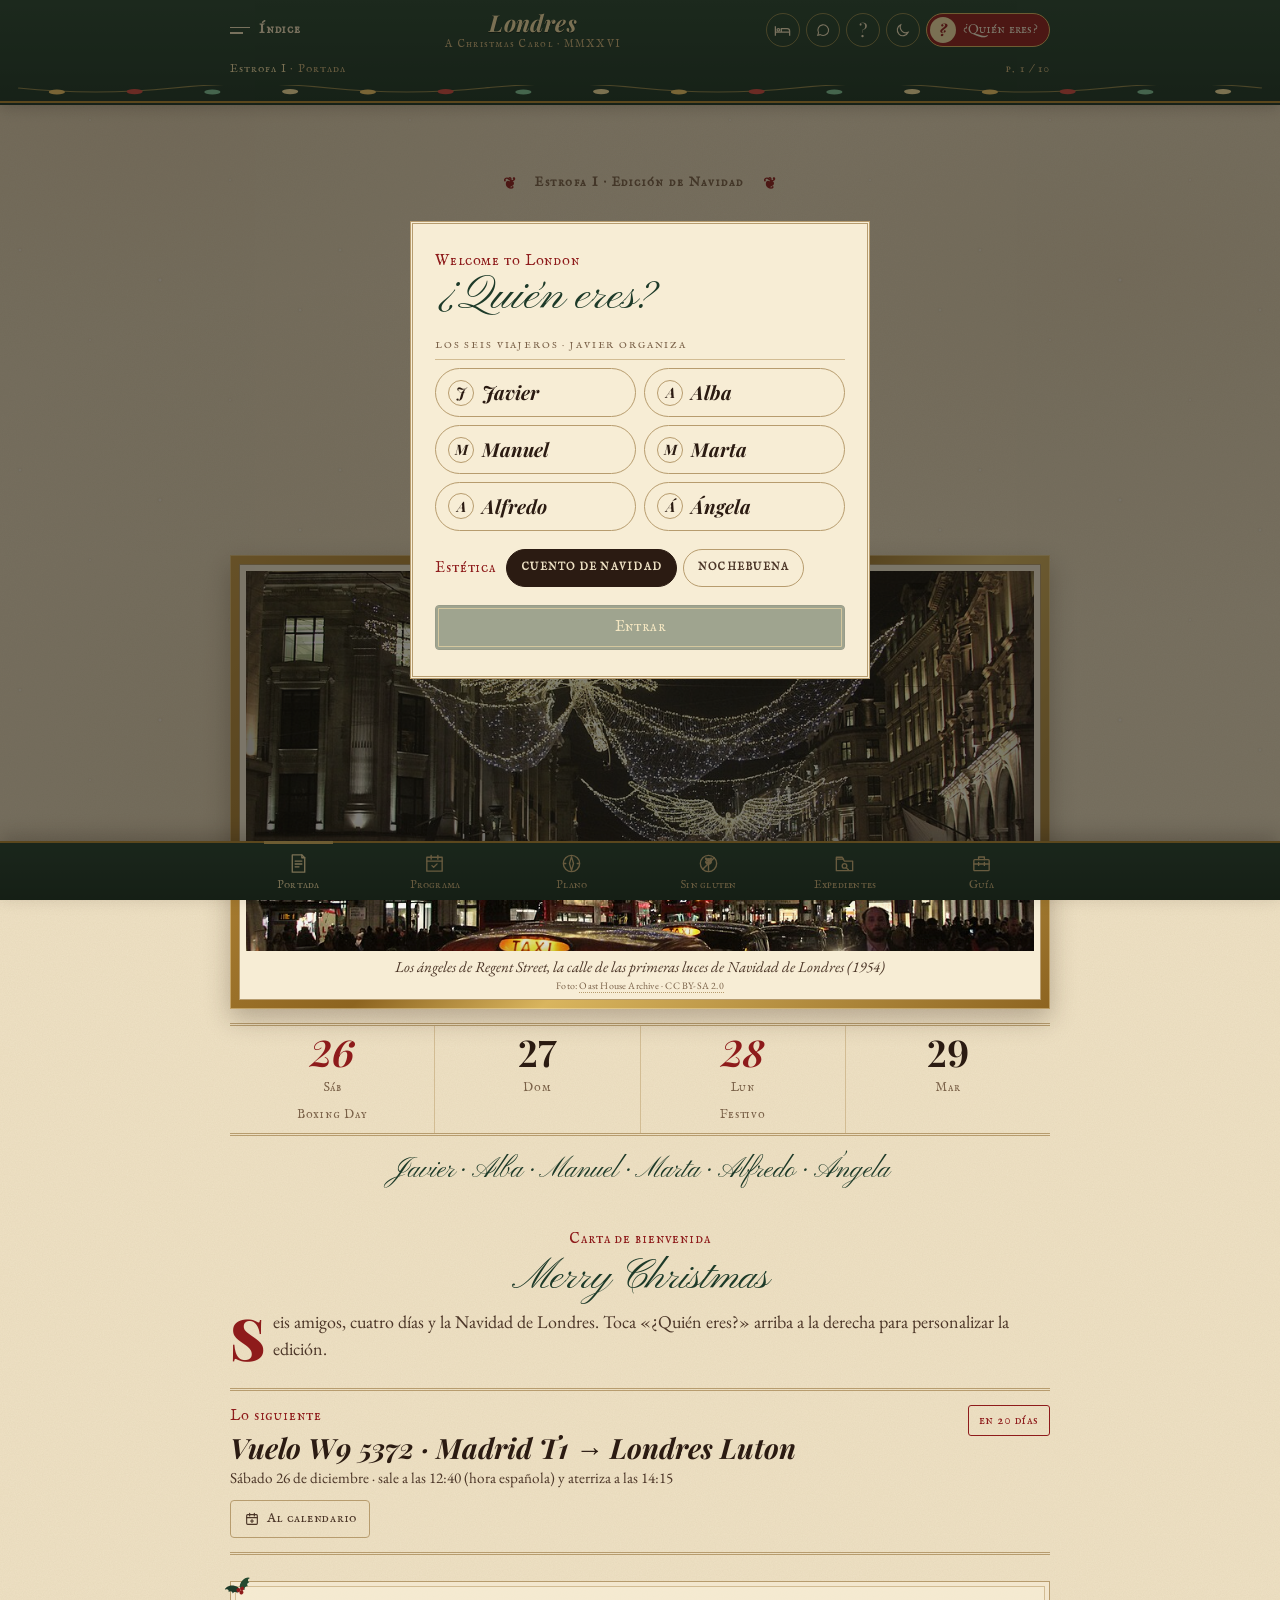
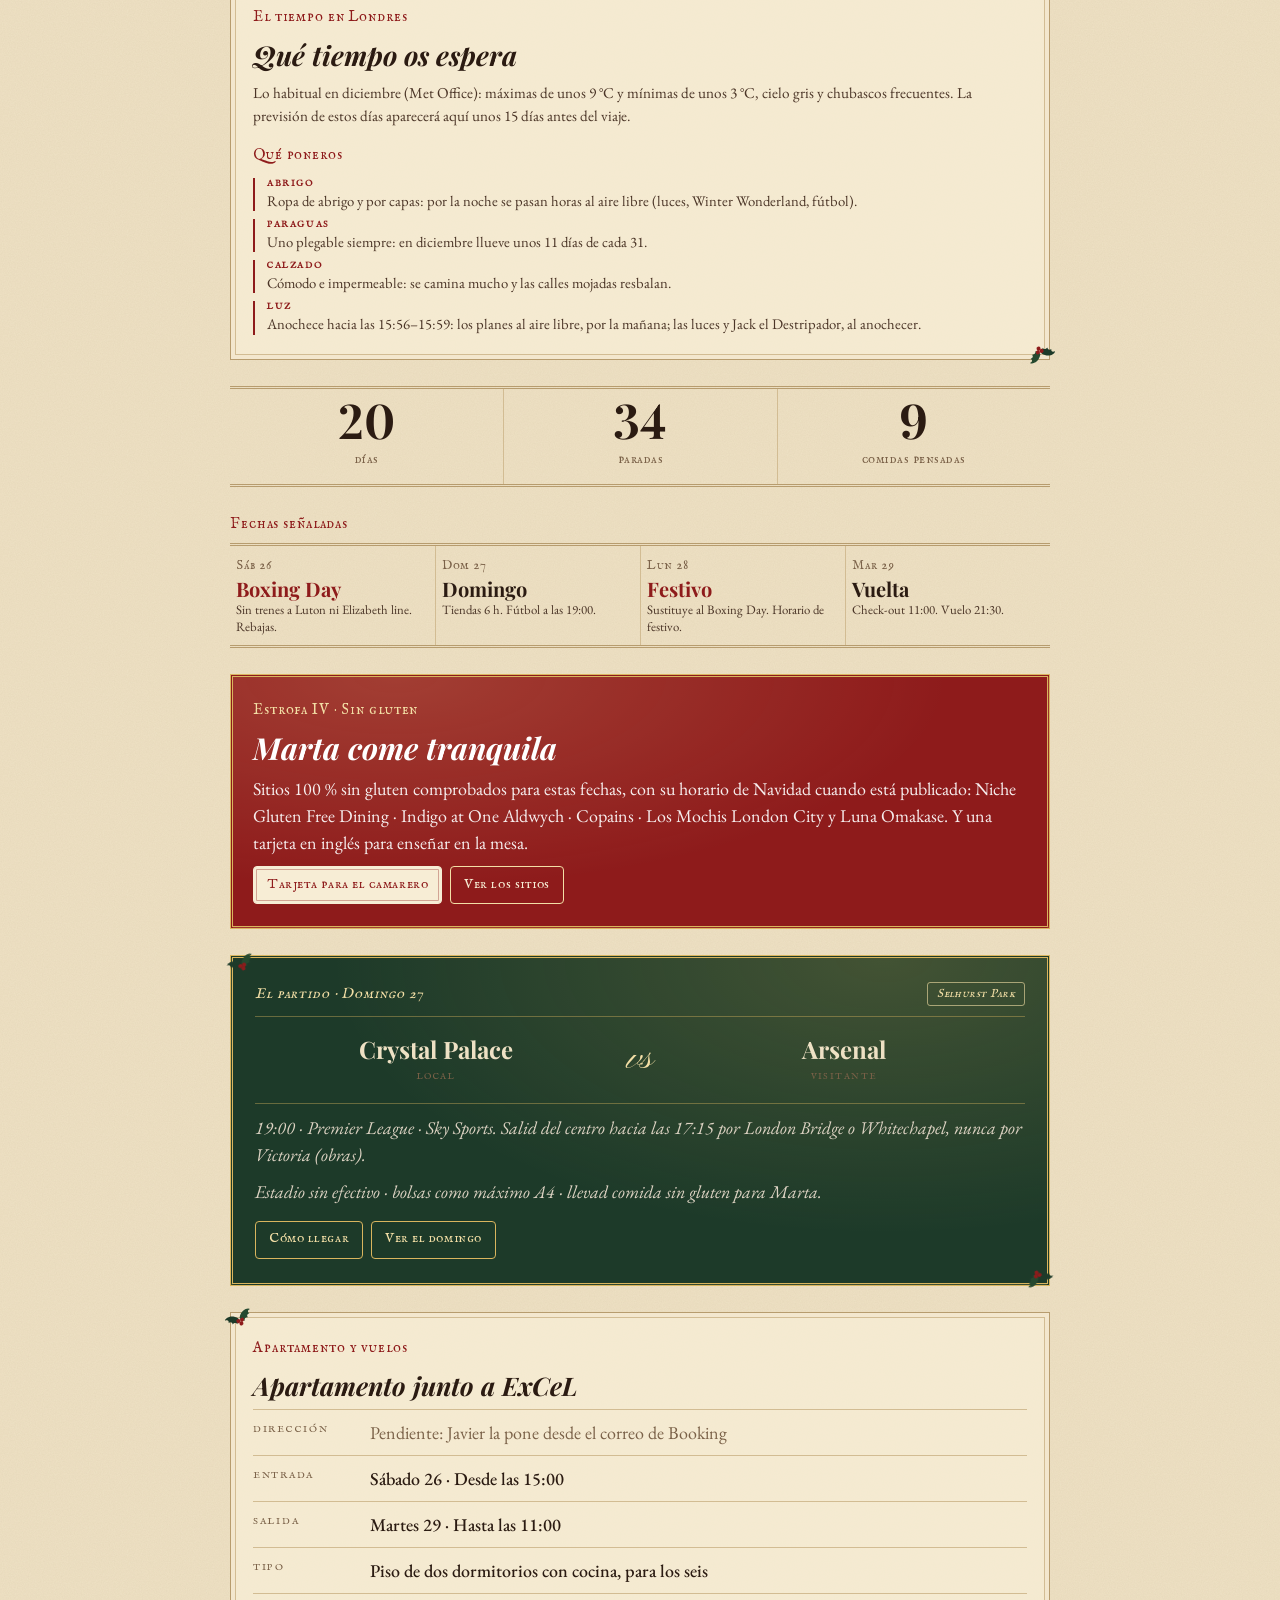
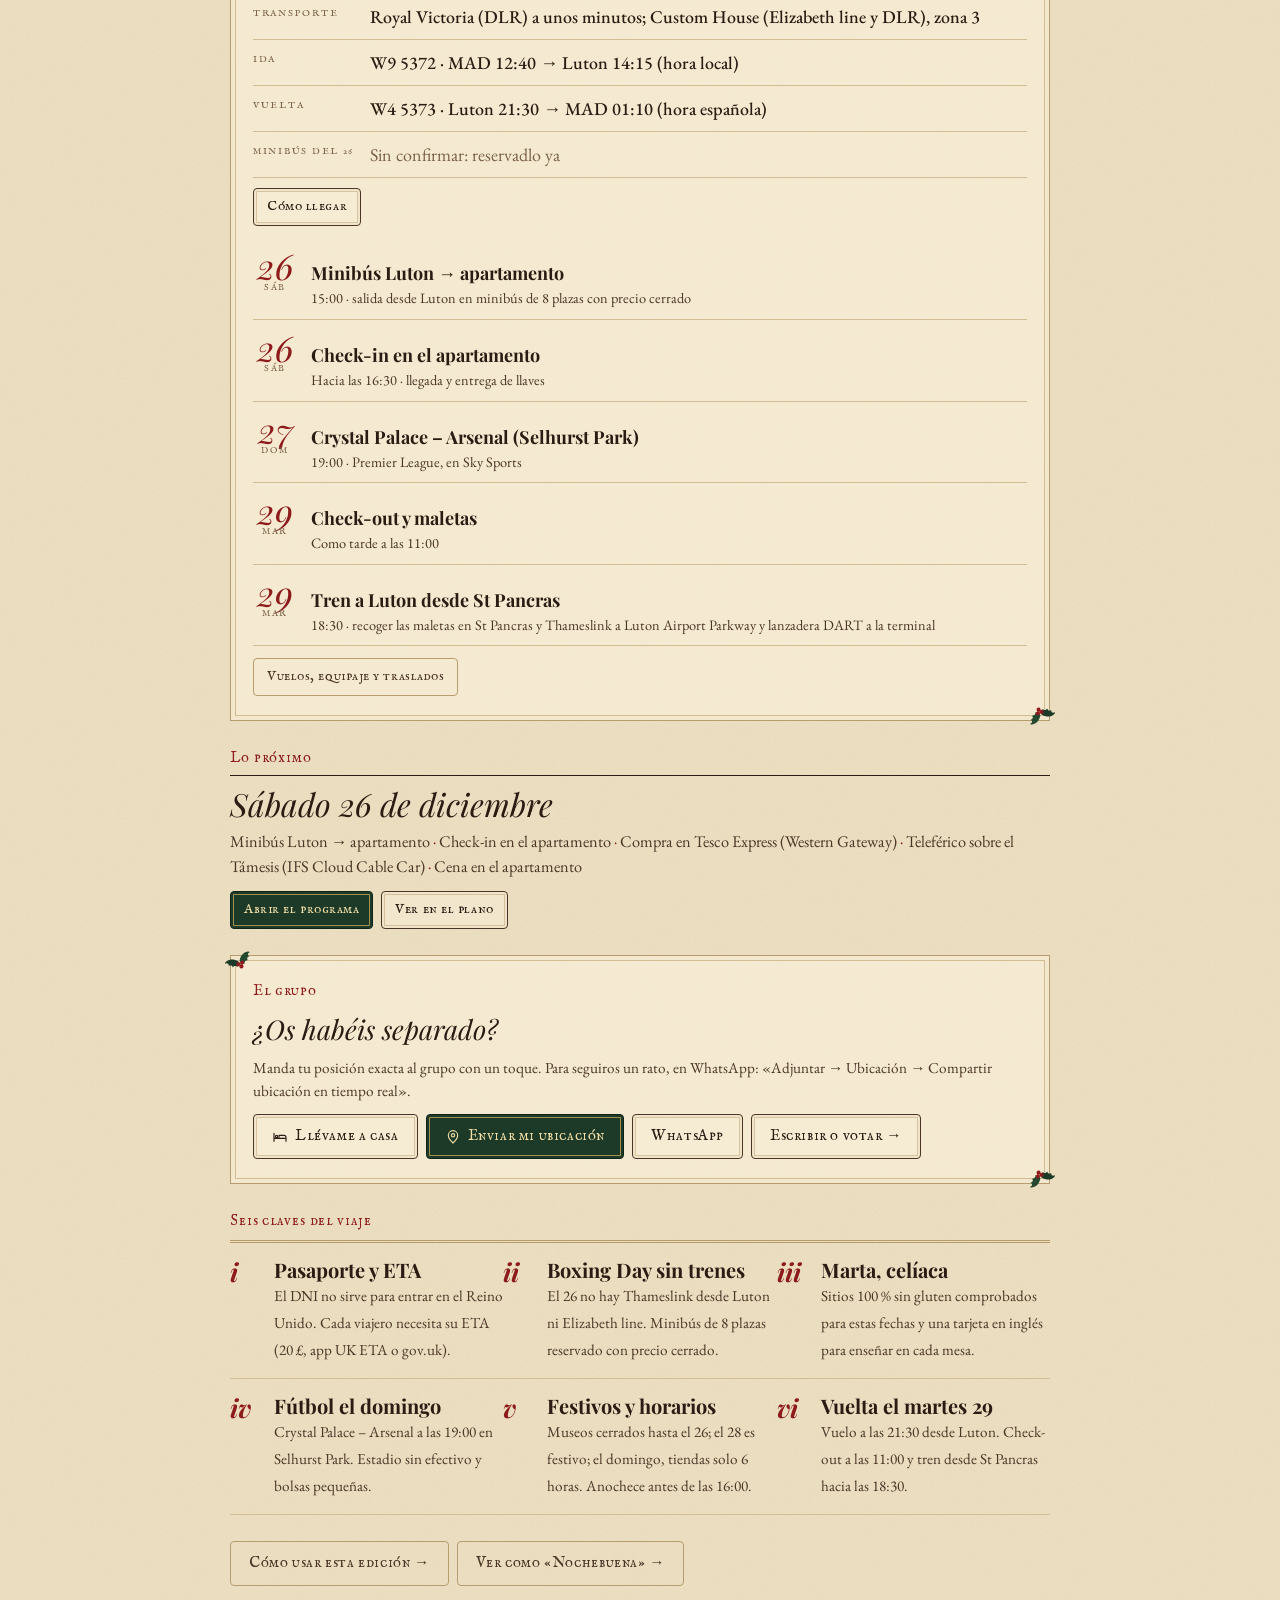
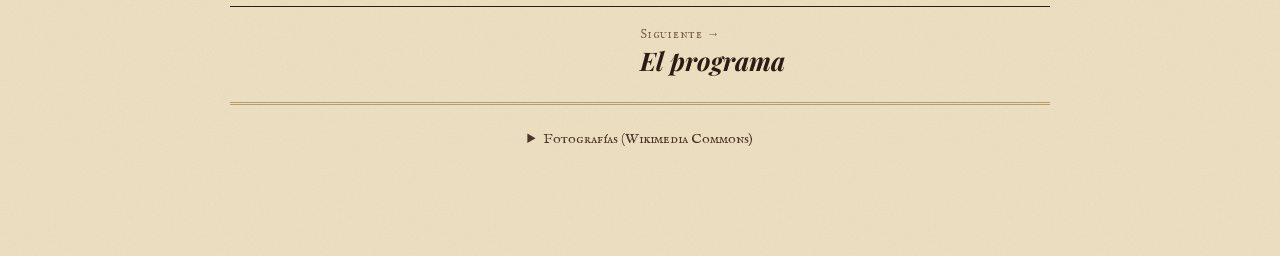
==== index.html @ 666bfe64 "Add files via upload" ====
<!DOCTYPE html>
<html lang="es">
<head>
<meta charset="utf-8">
<meta name="viewport" content="width=device-width, initial-scale=1, viewport-fit=cover">
<title>Londres · Navidad 2026</title>
<meta name="description" content="Cuaderno de viaje de Javier, Alba, Manuel, Marta, Alfredo y Ángela: Londres, 26–29 de diciembre de 2026">
<meta name="theme-color" content="#1D3A29" id="metaTheme">
<script>try{var _s=JSON.parse(localStorage.getItem("ldn26x-v1")||"{}").skin;if(_s==="noche"){document.documentElement.setAttribute("data-skin","noche");document.getElementById("metaTheme").setAttribute("content","#0B140E")}}catch(e){}</script>
<meta name="color-scheme" content="light dark">
<meta name="format-detection" content="telephone=no">
<meta name="mobile-web-app-capable" content="yes">
<meta name="apple-mobile-web-app-capable" content="yes">
<meta name="apple-mobile-web-app-status-bar-style" content="default">
<meta name="apple-mobile-web-app-title" content="Londres 26">
<meta name="application-name" content="Londres 26">
<link rel="manifest" href="manifest.webmanifest">
<link rel="icon" href="favicon.svg" type="image/svg+xml">
<link rel="apple-touch-icon" sizes="180x180" href="apple-touch-icon.png?v=1">
<link rel="stylesheet" href="fonts/fonts.css">
<link rel="stylesheet" href="app.css">
</head>
<body>
<div id="bgArt" aria-hidden="true"></div>
<div class="snow" aria-hidden="true"></div>
<header class="top">
  <div class="top-in">
    <button class="idxbtn" id="idxBtn" type="button" aria-label="Abrir el índice"><i></i><span class="idxlbl">Índice</span></button>
    <div class="mast"><b>Londres</b><small>A Christmas Carol · MMXXVI</small></div>
    <div class="hdr-r">
      <button class="help hotelbtn" id="hotelBtn" type="button" aria-label="Llévame al apartamento" title="Llévame al apartamento"><svg viewBox="0 0 24 24" fill="none" stroke="currentColor" stroke-width="1.6"><path d="M3 18.5V6.5M3 14h18v4.5M21 14v-1.5a3 3 0 0 0-3-3h-7.5V14"/><circle cx="6.8" cy="11.2" r="1.7"/></svg></button>
      <a class="help" id="waGroup" href="#grupo" aria-label="El grupo: escribir y votar"><svg viewBox="0 0 24 24" fill="none" stroke="currentColor" stroke-width="1.6"><path d="M4 20l1.3-3.9A8 8 0 1 1 8 19z"/></svg></a>
      <button class="help" id="helpBtn" type="button" aria-label="Cómo usar la app">?</button>
      <button class="help skinbtn" id="skinBtn" type="button" aria-label="Cambiar de estética" title="Cambiar de estética"><svg viewBox="0 0 24 24" fill="none" stroke="currentColor" stroke-width="1.6"><path d="M20 14.5A8 8 0 0 1 9.5 4a8 8 0 1 0 10.5 10.5z"/></svg></button>
      <button class="who" id="whoBtn" type="button" aria-label="Tu perfil y configuración"><span class="av" id="whoAv">?</span><span id="whoLabel">¿Quién eres?</span></button>
    </div>
  </div>
  <div class="secbar"><span id="secName"><b>Nº 01</b> · Portada</span><span id="secPage">p. 1 / 9</span></div>
  <svg class="lights" id="lights" viewBox="0 0 400 16" preserveAspectRatio="none" aria-hidden="true"></svg>
</header>

<main><div class="wrap">

<!-- 01 · PORTADA -->
<section data-view="inicio" id="v-inicio">
  <div id="noticeHome"></div>
  <div class="cover">
    <div class="issue"><span>Estrofa I · Edición de Navidad</span><span>26 — 29 · XII · 2026</span></div>
    <div class="tp-kicker">Un cuento de Navidad en</div>
    <h1 class="title"><span>Londres</span><em>en Navidad</em></h1>
    <div class="tp-rule">❦</div>
    <p class="dek">Siendo la crónica de <b>seis viajeros</b> que llegaron en el Boxing Day y se marcharon con la última luz del día veintinueve.</p>
    <div id="heroPhoto"></div>
    <div class="sky"><svg id="skyArt" viewBox="0 0 400 90" role="img" aria-label="Perfil de Londres"></svg></div>
    <div class="dates" id="coverDates"></div>
    <p class="travellers" id="coverWho"></p>
  </div>

  <div class="hello">
    <div class="eyebrow">Carta de bienvenida</div>
    <h3 id="heroTitle">Merry Christmas</h3>
    <p class="lede" id="heroLede"></p>
  </div>
  <div id="liveCard"></div>
  <div class="card wxcard" id="wxCard"></div>
  <div class="statgrid" id="stats"></div>

  <div>
    <div class="eyebrow" style="margin-bottom:8px">Fechas señaladas</div>
    <div class="holi" id="holi"></div>
  </div>

  <div class="gfcard" id="gfHome"></div>

  <div class="mtg" id="mtgCard"></div>

  <div class="card" id="bookCard"></div>

  <div>
    <div class="eyebrow" style="margin-bottom:6px">Lo próximo</div>
    <div id="nextDay"></div>
  </div>

  <div class="card">
    <div class="eyebrow">El grupo</div>
    <h3 style="font-style:italic;font-weight:400;font-size:1.7rem">¿Os habéis separado?</h3>
    <p class="lede" style="font-size:.95rem">Manda tu posición exacta al grupo con un toque. Para seguiros un rato, en WhatsApp: «Adjuntar → Ubicación → Compartir ubicación en tiempo real».</p>
    <div class="row">
      <button class="btn" type="button" id="hotelBtn2"><svg viewBox="0 0 24 24"><path d="M3 18.5V6.5M3 14h18v4.5M21 14v-1.5a3 3 0 0 0-3-3h-7.5V14"/><circle cx="6.8" cy="11.2" r="1.7"/></svg>Llévame a casa</button>
      <button class="btn primary wa" type="button" id="locBtn"><svg viewBox="0 0 24 24"><path d="M12 21s-7-6.2-7-11.5a7 7 0 0 1 14 0C19 14.8 12 21 12 21z"/><circle cx="12" cy="9.5" r="2.5"/></svg>Enviar mi ubicación</button>
      <a class="btn wa" id="waGroup2" href="#" target="_blank" rel="noopener">WhatsApp</a>
      <a class="btn wa" href="#grupo">Escribir o votar →</a>
    </div>
    <p class="lede" id="locMsg" style="font-size:.85rem" hidden></p>
  </div>

  <div>
    <div class="eyebrow" style="margin-bottom:8px">Seis claves del viaje</div>
    <div class="keys" id="keys"></div>
  </div>
  <div class="row"><button class="btn ghost" id="tutCta" type="button">Cómo usar esta edición →</button><button class="btn ghost" id="skinCta" type="button"></button></div>
</section>

<!-- 02 · PROGRAMA -->
<section data-view="plan" id="v-plan" hidden>
  <div class="opener"><span class="kick">Estrofa II · El programa</span><h2>Cuatro días, <em>una ruta</em></h2><p class="stand">El plan del grupo, día a día, con las comidas sin gluten ya pensadas. Lo organiza Javier y cualquier cambio os llega solo.</p></div>
  <span id="planTitle" hidden></span><div id="noticePlan"></div>
  <div id="syncBar"></div>
  <div class="days" id="days" role="group" aria-label="Días"></div>
  <div class="daycard">
    <div class="dayhead">
      <div><div class="eyebrow" id="dayEyebrow"></div><h2 id="dayTitle"></h2></div>
      <div class="daytotal"><b class="num" id="dayTotal">£0</b><span>entradas por persona</span></div>
    </div>
    <div id="dayNotes" style="display:flex;flex-direction:column;gap:6px"></div>
    <div class="row"><button class="btn small" id="dayMapBtn" type="button">Ver el día en el plano</button><a class="btn small ghost wa" id="dayWa" href="#" target="_blank" rel="noopener">Enviar al grupo</a></div>
    <ol class="stops" id="stops"></ol>
    <div class="row">
      <button class="btn org" id="addBtn" type="button">+ Añadir visita</button>
      <button class="btn small" id="calBtn" type="button"><svg viewBox="0 0 24 24"><rect x="4" y="5.5" width="16" height="14.5" rx="1.5"/><path d="M4 10h16M8.5 3.5v4M15.5 3.5v4M12 12.8v4.4M9.8 15h4.4"/></svg>Añadir al calendario</button>
      <button class="btn ghost small" id="copyBtn" type="button">Copiar ruta</button>
      <button class="btn ghost small orgline" id="resetBtn" type="button">Descartar cambios</button>
    </div>
    <div class="note info" id="resetConfirm" hidden>
      ¿Descartar los cambios sin publicar? <span class="row" style="margin-top:8px"><button class="btn small org" id="resetYes" type="button">Sí, descartar</button><button class="btn small" id="resetNo" type="button">Cancelar</button></span>
    </div>
  </div>
  <div class="row" style="justify-content:space-between;border-top:1px solid var(--line);padding-top:12px"><span class="eyebrow">Entradas del viaje por persona</span><b class="num" id="tripTotal" style="font-family:var(--f-display);font-size:2rem;font-weight:400">£0</b></div>
  <p class="lede" style="font-size:.9rem;margin-top:-16px" id="tripTotalNote"></p>
</section>

<!-- 03 · PLANO -->
<section data-view="mapa" id="v-mapa" hidden>
  <div class="opener"><span class="kick">Estrofa III · El plano</span><h2>La ciudad, <em>a escala</em></h2><p class="stand">Posiciones reales sobre el trazado del Támesis. Elige un día, un tema o todas las visitas.</p></div>
  <div class="chips" id="mapDays"></div>
  <div class="mapframe" id="mapframe">
    <svg id="map" xmlns="http://www.w3.org/2000/svg" role="img" aria-label="Plano de Londres con las visitas">
      <defs>
        <pattern id="hatch" width="5" height="2.4" patternUnits="userSpaceOnUse"><path d="M0 1.2 H5" stroke="#2B251E" stroke-width=".35" opacity=".45"/></pattern>
        <pattern id="trees" width="8" height="8" patternUnits="userSpaceOnUse"><circle cx="2" cy="2" r=".8" fill="#2B251E" opacity=".35"/><circle cx="6" cy="6" r=".6" fill="#2B251E" opacity=".28"/></pattern>
      </defs>
      <g id="base"></g><g id="dyn"></g>
    </svg>
    <div class="cartouche"><b id="cartT">A Map of London</b><i id="cartS">Christmas · MMXXVI</i></div>
    <svg class="compass" viewBox="0 0 40 40" aria-hidden="true"><circle cx="20" cy="22" r="11" fill="none" stroke="currentColor" stroke-width=".6"/><path d="M20 8 L22.5 22 L20 36 L17.5 22Z" fill="currentColor"/><text x="20" y="6.5" text-anchor="middle" font-family="Cormorant Garamond,Georgia,serif" font-size="7" font-style="italic" fill="currentColor">N</text></svg>
    <div class="scalebar" id="scalebar"></div>
    <div class="mapctl">
      <button type="button" id="zin" aria-label="Acercar">+</button>
      <button type="button" id="zout" aria-label="Alejar">−</button>
      <button type="button" id="zloc" aria-label="Dónde estoy" title="Dónde estoy"><svg viewBox="0 0 24 24"><circle cx="12" cy="12" r="4"/><path d="M12 2.5v3.5M12 18v3.5M2.5 12H6M18 12h3.5"/></svg></button>
      <button type="button" id="zfit" aria-label="Encuadrar"><svg viewBox="0 0 24 24"><path d="M4 9V4h5M20 9V4h-5M4 15v5h5M20 15v5h-5"/></svg></button>
    </div>
  </div>
  <div id="guideBox" aria-live="polite"></div>
  <div id="mapPanel" style="display:flex;flex-direction:column;gap:12px"></div>
</section>

<!-- 04 · SIN GLUTEN -->
<section data-view="singluten" id="v-singluten" hidden>
  <div class="opener"><span class="kick">Estrofa IV · Sin gluten</span><h2>Londres, <em>apta para Marta</em></h2><p class="stand">Sitios 100 % sin gluten y opciones seguras, comprobados para estas fechas, con la tarjeta para enseñar en la mesa y el inglés justo para pedir sin riesgo.</p></div>
  <div class="gfhero" id="gfHero"></div>
  <div class="row"><button class="btn primary" type="button" id="gfShow">Tarjeta para el camarero</button><button class="btn" type="button" id="gfMap">Ver en el plano</button><a class="btn ghost" href="#frases" id="gfPhr">Frases para pedir</a></div>
  <div class="chips" id="gfFilter"></div>
  <div id="gfList"></div>
  <details class="acc" open>
    <summary><span class="an">01</span>Cómo pedir sin riesgo<svg class="chev" viewBox="0 0 24 24"><path d="M12 5v14M5 12h14"/></svg></summary>
    <div class="acc-b" id="gfRules"></div>
  </details>
  <details class="acc">
    <summary><span class="an">02</span>Supermercados y el apartamento<svg class="chev" viewBox="0 0 24 24"><path d="M12 5v14M5 12h14"/></svg></summary>
    <div class="acc-b" id="gfShops"></div>
  </details>
  <details class="acc">
    <summary><span class="an">03</span>Cadenas con opciones fiables<svg class="chev" viewBox="0 0 24 24"><path d="M12 5v14M5 12h14"/></svg></summary>
    <div class="acc-b" id="gfChains"></div>
  </details>
  <details class="acc">
    <summary><span class="an">04</span>Dulces de Navidad: cuidado<svg class="chev" viewBox="0 0 24 24"><path d="M12 5v14M5 12h14"/></svg></summary>
    <div class="acc-b" id="gfXmas"></div>
  </details>
  <p class="fuente" id="gfSrc"></p>
</section>

<!-- 05 · EXPEDIENTES -->
<section data-view="expedientes" id="v-expedientes" hidden>
  <div class="opener"><span class="kick">Estrofa V · Expedientes</span><h2>El Londres <em>oscuro y mágico</em></h2><p class="stand">Dos cuadernos de investigación para recorrer a pie: el caso criminal más famoso de la era victoriana y las localizaciones de una saga de magos.</p></div>
  <div class="dossiers" id="dossiers"></div>
  <div id="walks"></div>
</section>

<!-- 06 · NAVIDAD -->
<section data-view="historia" id="v-historia" hidden>
  <div class="opener"><span class="kick">Estrofa VI · Navidad en Londres</span><h2>Un cuento <em>de Navidad</em></h2><p class="stand">De Dickens al Boxing Day: por qué Londres celebra como celebra, y qué veréis estos días.</p></div>
  <div class="chips subnav" id="histNav"></div>
  <div id="histBody"></div>
  <div id="h-crono" style="display:flex;flex-direction:column;gap:10px">
    <div class="eyebrow">Cronología</div>
    <ol class="tl" id="timeline"></ol>
  </div>
  <div id="h-simbolos" style="display:flex;flex-direction:column;gap:10px">
    <div class="eyebrow">Símbolos de la Navidad londinense</div>
    <div class="syms" id="symbols"></div>
  </div>
  <div id="h-sabores" style="display:flex;flex-direction:column;gap:10px">
    <div class="eyebrow">Sabores de la Navidad británica</div>
    <div class="foods" id="foods"></div>
  </div>
  <div id="h-curio" style="display:flex;flex-direction:column;gap:10px">
    <div class="eyebrow">Para la sobremesa</div>
    <ol class="curios" id="curios"></ol>
  </div>
</section>

<!-- 07 · GUÍA -->
<section data-view="guia" id="v-guia" hidden>
  <div class="opener"><span class="kick">Estrofa VII · Guía práctica</span><h2>Antes <em>y durante</em></h2><p class="stand">Vuelos y apartamento, entrada en el Reino Unido, traslados en días festivos, transporte, dinero y teléfonos.</p></div>
  <div id="guideAcc"></div>
  <button class="btn ghost" type="button" id="tutGuia" style="align-self:flex-start">Cómo usar esta edición →</button>
</section>

<!-- 08 · INGLÉS -->
<section data-view="frases" id="v-frases" hidden>
  <div class="opener"><span class="kick">Estrofa VIII · Inglés de bolsillo</span><h2>Please, <em>cheers, sorry</em></h2><p class="stand">Frases útiles con pronunciación figurada (la sílaba en mayúsculas es la tónica). «Escuchar» las dice en inglés británico; «Mostrar» las pone en grande.</p></div>
  <details class="acc" id="langAcc">
    <summary><span class="an">Aa</span>Claves para pronunciar<svg class="chev" viewBox="0 0 24 24"><path d="M12 5v14M5 12h14"/></svg></summary>
    <div class="acc-b" id="langTips"></div>
  </details>
  <label class="search" for="phrQ"><svg viewBox="0 0 24 24"><circle cx="11" cy="11" r="7"/><path d="M20 20l-4-4"/></svg><input id="phrQ" type="search" placeholder="Buscar en español o inglés" autocomplete="off"></label>
  <div class="chips" id="phrCats"></div>
  <div id="phrList" style="display:flex;flex-direction:column;gap:26px"></div>
</section>

<!-- 09 · EL GRUPO -->
<section data-view="grupo" id="v-grupo" hidden>
  <div class="opener"><span class="kick">Estrofa IX · El grupo</span><h2>Escribir, <em>votar, quedar</em></h2><p class="stand">Todo pasa por el grupo de WhatsApp del viaje. Lo que enviéis desde aquí sale por WhatsApp, y el resto recibe su notificación de siempre.</p></div>
  <div class="card" id="grpLink"></div>
  <article class="gblock">
    <div class="k">En un toque</div>
    <h3>Compartir <em>con el grupo</em></h3>
    <p class="lede" style="font-size:.95rem">Cada botón prepara el mensaje y abre el grupo del viaje: pega y envía.</p>
    <div class="sharegrid" id="grpShare"></div>
  </article>
  <article class="gblock">
    <div class="k">I · Escribir al grupo</div>
    <h3>Un mensaje <em>para el grupo</em></h3>
    <p class="lede" style="font-size:.95rem">Toca un mensaje rápido o escribe el tuyo. Al pulsar «Enviar», WhatsApp se abre con el texto ya puesto: elige el grupo del viaje y envía.</p>
    <div class="chips wrapchips" id="quick"></div>
    <textarea id="msgIn" class="gtext" rows="3" maxlength="600" placeholder="Escribe aquí tu mensaje para el grupo…"></textarea>
    <div class="row"><a class="btn primary" id="msgSend" href="#" target="_blank" rel="noopener"><svg viewBox="0 0 24 24"><path d="M4 20l1.3-3.9A8 8 0 1 1 8 19z"/></svg>Enviar al grupo</a><button class="btn small" type="button" id="locBtn2"><svg viewBox="0 0 24 24"><path d="M12 21s-7-6.2-7-11.5a7 7 0 0 1 14 0C19 14.8 12 21 12 21z"/><circle cx="12" cy="9.5" r="2.5"/></svg>Enviar mi ubicación</button></div>
  </article>
  <article class="gblock">
    <div class="k">II · Votación</div>
    <h3>¿Qué <em>votamos</em>?</h3>
    <p class="lede" style="font-size:.95rem">Elige una plantilla o escribe la tuya. La votación se envía con las opciones numeradas, y cada uno responde con su número.</p>
    <div class="chips wrapchips" id="pollTpl"></div>
    <label class="eyebrow" for="pollQ">Pregunta</label>
    <input id="pollQ" class="gline" type="text" maxlength="200" placeholder="¿Dónde cenamos el domingo?">
    <div class="eyebrow">Opciones</div>
    <ol class="pollopts" id="pollOpts"></ol>
    <button class="btn ghost small" type="button" id="pollAdd" style="align-self:flex-start">+ Añadir opción</button>
    <div class="eyebrow">Así se verá en el grupo</div>
    <pre class="pollprev" id="pollPrev"></pre>
    <div class="row"><a class="btn primary" id="pollSend" href="#" target="_blank" rel="noopener">Enviar votación al grupo</a><button class="btn small ghost" type="button" id="pollNative">Prefiero la encuesta de WhatsApp</button></div>
    <div class="note info" id="pollNativeBox" hidden>
      <b>Encuesta nativa de WhatsApp</b> (con recuento automático). Una web no puede crearla directamente, pero así se hace en un minuto:
      <ol class="list" style="margin-top:6px"><li>En el grupo, toca <b>+</b> (iPhone) o el clip 📎 (Android) → <b>Encuesta</b>.</li><li>Toca abajo cada línea para copiarla y pégala en su campo: primero la pregunta, luego cada opción.</li><li>Activa «Permitir varias respuestas» si queréis votar más de una opción. Toca <b>Enviar</b>.</li></ol>
      <div class="chips wrapchips" id="pollCopy" style="margin-top:8px"></div>
    </div>
  </article>
  <article class="gblock">
    <div class="k">III · Quién es quién</div>
    <h3>Los <em>seis</em></h3>
    <div id="grpWho"></div>
    <p class="lede" style="font-size:.92rem" id="grpMeet"></p>
  </article>
</section>

<!-- 10 · CONFIGURACIÓN -->
<section data-view="ajustes" id="v-ajustes" hidden>
  <div class="opener"><span class="kick">Estrofa X · Configuración</span><h2>Tu perfil <em>y la organización</em></h2><p class="stand">Quién eres, la estética de la app y, para Javier, todo lo que se publica para el grupo.</p></div>
  <div class="card" id="ajPerfil"></div>
  <div id="ajOrg" hidden>
    <div class="orghead"><span class="orgtag">Organización</span><p>Solo para Javier, que organiza el viaje. Los botones en rojo cambian lo que ve todo el grupo.</p></div>
    <div class="card"><div class="eyebrow">1 · Modo organizador</div><div id="cmdBox"></div></div>
    <div id="ajLocked" class="note info" hidden>Activa el modo organizador (paso 1) para editar el aviso, los datos del viaje y la ruta.</div>
    <div id="ajEdit">
      <div class="card noticeedit" id="noticeEdit"><label class="eyebrow" for="noticeIn">2 · Aviso para el grupo</label>
        <textarea id="noticeIn" maxlength="280" placeholder="Ej.: Quedamos a las 16:00 en la puerta de Hamleys"></textarea>
        <p class="lede" style="font-size:.85rem">Aparece arriba en la Portada y el Programa de todos. Vacío, desaparece.</p></div>
      <div class="card"><div class="eyebrow">3 · Datos del viaje y grupo de WhatsApp</div><div id="ajTrip"></div></div>
      <div class="card"><div class="eyebrow">4 · La ruta</div><p class="lede" style="font-size:.92rem">Las paradas se añaden, quitan y reordenan en el <b>Programa</b>, con los botones en rojo.</p><div class="row"><button class="btn small" type="button" id="ajGoPlan">Ir al Programa</button></div></div>
      <div class="card"><div class="eyebrow">5 · Publicar</div><div id="syncBar2"></div></div>
    </div>
  </div>
</section>

<nav class="pager" id="pager" aria-label="Paso de página"></nav>
<footer class="colophon" id="colophon"></footer>

</div></main>

<nav class="tabbar" id="tabbar" aria-label="Secciones"><div class="tabbar-in">
  <button type="button" data-tb="inicio"><svg viewBox="0 0 24 24"><path d="M5.5 3h10l3 3v15h-13z"/><path d="M15.5 3v3h3"/><path d="M8.5 9.5h7M8.5 12.5h7M8.5 15.5h4"/></svg><span>Portada</span></button>
  <button type="button" data-tb="plan"><svg viewBox="0 0 24 24"><rect x="4" y="5.5" width="16" height="14.5"/><path d="M4 9.5h16M8.5 3.5v4M15.5 3.5v4"/><path d="M9.3 14.2l1.8 1.8 3.6-3.6"/></svg><span>Programa</span></button>
  <button type="button" data-tb="mapa"><svg viewBox="0 0 24 24"><circle cx="12" cy="12" r="8.5"/><path d="M12 4.8l2.1 7.2-2.1 7.2-2.1-7.2z"/><path d="M4.2 12h1.8M18 12h1.8"/></svg><span>Plano</span></button>
  <button type="button" data-tb="singluten"><svg viewBox="0 0 24 24"><circle cx="12" cy="12" r="8.5"/><path d="M12 19V7"/><path d="M12 9.5c-2-.4-3-1.6-3-3 2 .3 3 1.4 3 3zM12 9.5c2-.4 3-1.6 3-3-2 .3-3 1.4-3 3zM12 13c-2-.4-3-1.6-3-3 2 .3 3 1.4 3 3zM12 13c2-.4 3-1.6 3-3-2 .3-3 1.4-3 3z"/><path d="M6 18L18 6"/></svg><span>Sin gluten</span></button>
  <button type="button" data-tb="expedientes"><svg viewBox="0 0 24 24"><path d="M3.5 7.5h7l1.5 2h8.5v10h-17z"/><path d="M3.5 7.5v-2h6l1.5 2"/><circle cx="12" cy="14.5" r="2.4"/><path d="M13.8 16.3l2.2 2.2"/></svg><span>Expedientes</span></button>
  <button type="button" data-tb="guia"><svg viewBox="0 0 24 24"><rect x="4" y="8" width="16" height="11.5" rx="1"/><path d="M9 8V5.2h6V8M4 12.5h16M9 11v3M15 11v3"/></svg><span>Guía</span></button>
</div></nav>
<div id="tocHost"></div>
<div id="modalHost"></div>
<div id="sheetHost"></div>
<div class="toast" id="toast" hidden></div>

<script>
(function(){
"use strict";
/* =========================================================
   Ilustraciones originales (SVG), dibujadas para esta edición:
   Elizabeth Tower (Big Ben), Tower Bridge, San Pablo, cabina roja, autobús de dos pisos,
   farola de gas, London Eye, árbol de Navidad, corona, pudin, crácker, acebo,
   espiga tachada (sin gluten), locomotora de vapor, búho, chistera, balón, tetera y puesto de mercado.
   ========================================================= */
const ILL = {
  bigben(c){let s=`<rect x="12" y="44" width="16" height="84" fill="${c.ink}"/>
    <rect x="9" y="30" width="22" height="16" fill="${c.ink}"/><circle cx="20" cy="38" r="6.2" fill="${c.paper}"/>
    <path d="M20 38V34M20 38l3 1.6" stroke="${c.ink}" stroke-width="1" stroke-linecap="round"/>
    <path d="M9 30L20 4L31 30Z" fill="${c.ink}"/><path d="M20 4V-2" stroke="${c.ink}" stroke-width="1.2"/>
    <path d="M13 22h14" stroke="${c.paper}" stroke-width=".8" opacity=".6"/>`;
    for(let y=52;y<124;y+=9) s+=`<rect x="15" y="${y}" width="3" height="6" fill="${c.paper}" opacity=".55"/><rect x="22" y="${y}" width="3" height="6" fill="${c.paper}" opacity=".55"/>`;
    return s+`<path d="M4 128H36" stroke="${c.ink}" stroke-width="1.5"/>`},
  tbridge(c){let s=``;
    [[30,0],[106,0]].forEach(([x])=>{ s+=`<rect x="${x}" y="22" width="24" height="54" fill="${c.ink}"/><path d="M${x-2} 23L${x+4} 8L${x+12} 2L${x+20} 8L${x+26} 23Z" fill="${c.ink}"/>`+
      `<path d="M${x+3} 23l3-7 3 7M${x+15} 23l3-7 3 7" fill="${c.ink}"/>`+
      `<path d="M${x+6} 34v10a6 6 0 0 0 12 0V34a6 6 0 0 0-12 0z" fill="${c.paper}" opacity=".6"/><path d="M${x+8} 58h8v18h-8z" fill="${c.paper}" opacity=".4"/>`; });
    s+=`<rect x="54" y="26" width="52" height="5" fill="${c.ink}"/><rect x="54" y="33" width="52" height="2" fill="${c.ink}"/>`;
    s+=`<path d="M54 56h52v5H54z" fill="${c.ink}"/>`;
    s+=`<path d="M0 44C12 46 24 40 30 30M160 44C148 46 136 40 130 30" fill="none" stroke="${c.ink}" stroke-width="2.4"/>`;
    s+=`<path d="M0 56H30M130 56H160" stroke="${c.ink}" stroke-width="4"/>`;
    for(let x=6;x<30;x+=6) s+=`<path d="M${x} ${44-(x/30)*10}V56" stroke="${c.ink}" stroke-width=".8"/>`;
    for(let x=136;x<160;x+=6) s+=`<path d="M${x} ${44-((160-x)/30)*10}V56" stroke="${c.ink}" stroke-width=".8"/>`;
    s+=`<path d="M0 70q10 3 20 0t20 0t20 0t20 0t20 0t20 0t20 0t20 0" fill="none" stroke="${c.water}" stroke-width="1.4"/>`;
    return s+`<path d="M0 76H160" stroke="${c.ink}" stroke-width="1.5"/>`},
  stpauls(c){let s=`<path d="M38 52a22 22 0 0 1 44 0z" fill="${c.ink}"/><rect x="36" y="50" width="48" height="10" fill="${c.ink}"/>
    <rect x="56" y="18" width="8" height="14" fill="${c.ink}"/><path d="M54 19l6-10 6 10z" fill="${c.ink}"/><circle cx="60" cy="6" r="2.4" fill="${c.gold}"/>
    <path d="M60 8V4" stroke="${c.ink}" stroke-width="1"/>`;
    for(let x=39;x<84;x+=5) s+=`<rect x="${x}" y="52" width="2" height="7" fill="${c.paper}" opacity=".6"/>`;
    s+=`<rect x="14" y="60" width="92" height="30" fill="${c.ink}"/><rect x="14" y="38" width="14" height="24" fill="${c.ink}"/><rect x="92" y="38" width="14" height="24" fill="${c.ink}"/>`;
    s+=`<path d="M13 39l8-12 8 12M91 39l8-12 8 12" fill="${c.ink}"/><path d="M44 60l16-9 16 9z" fill="${c.ink}"/>`;
    for(let x=42;x<80;x+=6) s+=`<rect x="${x}" y="66" width="3" height="22" fill="${c.paper}" opacity=".5"/>`;
    return s+`<path d="M4 90H116" stroke="${c.ink}" stroke-width="1.5"/>`},
  phone(c){let s=`<rect x="4" y="12" width="26" height="64" rx="1" fill="${c.red}" stroke="${c.ink}" stroke-width="1.2"/>
    <path d="M3 13C3 4 31 4 31 13Z" fill="${c.red}" stroke="${c.ink}" stroke-width="1.2"/><rect x="7" y="14" width="20" height="5" fill="${c.ink}"/>
    <text x="17" y="18.2" text-anchor="middle" font-family="Inter,Arial,sans-serif" font-size="3.4" font-weight="700" fill="${c.paper}" letter-spacing=".3">TELEPHONE</text>`;
    for(let r=0;r<6;r++) for(let k=0;k<3;k++) s+=`<rect x="${8+k*6.2}" y="${23+r*6.6}" width="5" height="5.4" fill="${c.glass}"/>`;
    return s+`<rect x="2" y="76" width="30" height="3" fill="${c.ink}"/>`},
  bus(c){let s=`<path d="M8 6h96a8 8 0 0 1 8 8v42H4V12a6 6 0 0 1 4-6z" fill="${c.red}"/>`;
    for(let i=0;i<6;i++) s+=`<rect x="${12+i*15}" y="11" width="12" height="11" rx="1.5" fill="${c.glass}"/>`;
    for(let i=0;i<5;i++) s+=`<rect x="${12+i*15}" y="31" width="12" height="11" rx="1.5" fill="${c.glass}"/>`;
    s+=`<rect x="92" y="30" width="14" height="22" fill="${c.ink}" opacity=".85"/><rect x="104" y="12" width="7" height="10" fill="${c.glass}"/>`;
    s+=`<rect x="4" y="25" width="108" height="3" fill="${c.paper}" opacity=".85"/><rect x="40" y="46" width="30" height="4" fill="${c.paper}" opacity=".7"/>`;
    return s+`<circle cx="24" cy="57" r="6" fill="#151515"/><circle cx="24" cy="57" r="2.2" fill="${c.paper}"/><circle cx="92" cy="57" r="6" fill="#151515"/><circle cx="92" cy="57" r="2.2" fill="${c.paper}"/><path d="M0 63H118" stroke="${c.ink}" stroke-width="1.5"/>`},
  lamp(c){return `<rect x="13.5" y="34" width="3" height="58" fill="${c.ink}"/><path d="M9 92h12l-2-6h-8z" fill="${c.ink}"/>
    <path d="M10 34h10l-1.5-3h-7z" fill="${c.ink}"/><path d="M8 12h14l-2 19h-10z" fill="${c.gold}" opacity=".9" stroke="${c.ink}" stroke-width="1.2"/>
    <path d="M6 12L15 4L24 12Z" fill="${c.ink}"/><circle cx="15" cy="3" r="1.6" fill="${c.ink}"/>
    <path d="M15 12v19M11 14l1.5 15M19 14l-1.5 15" stroke="${c.ink}" stroke-width=".6" opacity=".6"/>
    <path d="M6 44h18M15 44v-4" stroke="${c.ink}" stroke-width="1.4"/>`},
  eye(c){let s=`<circle cx="50" cy="48" r="40" fill="none" stroke="${c.ink}" stroke-width="2.4"/><circle cx="50" cy="48" r="34" fill="none" stroke="${c.ink}" stroke-width=".8"/>`;
    for(let i=0;i<32;i++){const a=i*Math.PI/16; s+=`<path d="M50 48L${(50+40*Math.cos(a)).toFixed(1)} ${(48+40*Math.sin(a)).toFixed(1)}" stroke="${c.ink}" stroke-width=".5" opacity=".7"/>`;}
    for(let i=0;i<16;i++){const a=i*Math.PI/8; s+=`<ellipse cx="${(50+42*Math.cos(a)).toFixed(1)}" cy="${(48+42*Math.sin(a)).toFixed(1)}" rx="3.2" ry="2.2" fill="${c.glass}" stroke="${c.ink}" stroke-width=".8"/>`;}
    return s+`<circle cx="50" cy="48" r="4" fill="${c.ink}"/><path d="M50 48L34 104M50 48L66 104" stroke="${c.ink}" stroke-width="2.6"/><path d="M24 104H76" stroke="${c.ink}" stroke-width="1.5"/>`},
  tree(c){return `<path d="M15 6L4 26h6L2 42h8L0 60h30L20 42h8L20 26h6z" fill="${c.green}"/>
    <rect x="13" y="60" width="4" height="8" fill="${c.ink}"/>
    <path d="M15 0l1.3 2.8 3 .3-2.3 2 .7 3L15 6.6 12.3 8.1l.7-3-2.3-2 3-.3z" fill="#F2C766"/>
    <circle cx="10" cy="34" r="1.5" fill="#F2C766"/><circle cx="20" cy="40" r="1.5" fill="${c.red}"/><circle cx="14" cy="50" r="1.5" fill="#F2C766"/><circle cx="22" cy="54" r="1.5" fill="${c.red}"/><circle cx="8" cy="54" r="1.5" fill="#F2C766"/><circle cx="17" cy="22" r="1.5" fill="${c.red}"/>`},
  crown(c){return `<path d="M5 34L2 10l11 10 12-16 12 16 11-10-3 24z" fill="${c.gold}" stroke="${c.ink}" stroke-width="1.4" stroke-linejoin="round"/>
    <rect x="5" y="32" width="40" height="6" fill="${c.gold}" stroke="${c.ink}" stroke-width="1.4"/>
    <circle cx="2" cy="9" r="2.2" fill="${c.gold}" stroke="${c.ink}"/><circle cx="25" cy="3" r="2.4" fill="${c.gold}" stroke="${c.ink}"/><circle cx="48" cy="9" r="2.2" fill="${c.gold}" stroke="${c.ink}"/>
    <circle cx="15" cy="35" r="1.5" fill="${c.red}"/><circle cx="25" cy="35" r="1.7" fill="${c.green}"/><circle cx="35" cy="35" r="1.5" fill="${c.red}"/>`},
  pudding(c){return `<path d="M6 30a24 20 0 0 1 48 0v4a24 14 0 0 1-48 0z" fill="#5A3420"/>
    <path d="M7 27c4-10 14-16 23-16s19 6 23 16c-4 3-6-2-10 2s-6-3-10 1-6-4-10 0-6-3-10 1-4-3-6-4z" fill="#F7F0E1" stroke="${c.ink}" stroke-width=".8"/>
    <circle cx="16" cy="38" r="1.4" fill="#2A160C"/><circle cx="30" cy="42" r="1.4" fill="#2A160C"/><circle cx="44" cy="37" r="1.4" fill="#2A160C"/><circle cx="23" cy="45" r="1.1" fill="#2A160C"/><circle cx="38" cy="46" r="1.1" fill="#2A160C"/>
    <path d="M30 12c-6-6-14-4-15 0 6-1 9 2 15 0zM30 12c6-6 14-4 15 0-6-1-9 2-15 0z" fill="${c.green}"/>
    <circle cx="28" cy="11" r="2.2" fill="${c.red}"/><circle cx="32.5" cy="10.5" r="2.2" fill="${c.red}"/>
    <ellipse cx="30" cy="48" rx="28" ry="3" fill="none" stroke="${c.ink}" stroke-width="1.2"/>`},
  cracker(c){return `<path d="M26 8h38v18H26z" fill="${c.red}" stroke="${c.ink}" stroke-width="1.2"/>
    <path d="M26 8L14 2v30l12-6zM64 8l12-6v30l-12-6z" fill="${c.red}" stroke="${c.ink}" stroke-width="1.2"/>
    <path d="M14 2L4 6v22l10 4zM76 2l10 4v22l-10 4z" fill="${c.gold}" stroke="${c.ink}" stroke-width="1.2"/>
    <path d="M26 13h38M26 21h38" stroke="${c.gold}" stroke-width="1.6"/>
    <path d="M45 10l1.4 3 3.2.3-2.4 2.1.7 3.1-2.9-1.7-2.9 1.7.7-3.1-2.4-2.1 3.2-.3z" fill="${c.gold}"/>`},
  holly(c){return `<path d="M24 22C16 10 4 12 2 16c5 0 6 3 4 6 4-1 6 2 5 5 4-2 7 0 7 3 3-3 6-6 6-8z" fill="${c.green}"/>
    <path d="M26 22c8-12 20-10 22-6-5 0-6 3-4 6-4-1-6 2-5 5-4-2-7 0-7 3-3-3-6-6-6-8z" fill="${c.green}"/>
    <path d="M24 22L8 17M26 22l16-5" stroke="${c.paper}" stroke-width=".6" opacity=".6"/>
    <circle cx="22" cy="26" r="3.4" fill="${c.red}"/><circle cx="28.5" cy="26.5" r="3.4" fill="${c.red}"/><circle cx="25" cy="31.5" r="3.4" fill="${c.red}"/>
    <circle cx="21" cy="25" r=".9" fill="#fff" opacity=".7"/><circle cx="27.5" cy="25.4" r=".9" fill="#fff" opacity=".7"/>`},
  wheat(c){let s=`<circle cx="25" cy="25" r="22" fill="none" stroke="${c.red}" stroke-width="3"/>`;
    s+=`<path d="M25 44V10" stroke="${c.ink}" stroke-width="1.6"/>`;
    for(let i=0;i<5;i++){const y=14+i*6; s+=`<ellipse cx="20.5" cy="${y}" rx="4.2" ry="2.1" transform="rotate(-35 20.5 ${y})" fill="${c.gold}" stroke="${c.ink}" stroke-width=".7"/><ellipse cx="29.5" cy="${y}" rx="4.2" ry="2.1" transform="rotate(35 29.5 ${y})" fill="${c.gold}" stroke="${c.ink}" stroke-width=".7"/>`;}
    return s+`<ellipse cx="25" cy="8" rx="2.2" ry="4" fill="${c.gold}" stroke="${c.ink}" stroke-width=".7"/><path d="M9.5 40.5L40.5 9.5" stroke="${c.red}" stroke-width="3.4" stroke-linecap="round"/>`},
  train(c){let s=`<rect x="52" y="10" width="34" height="30" fill="${c.red}" stroke="${c.ink}" stroke-width="1.2"/><rect x="58" y="15" width="10" height="10" fill="${c.glass}"/><rect x="72" y="15" width="10" height="10" fill="${c.glass}"/>
    <path d="M48 8h42" stroke="${c.ink}" stroke-width="3"/>
    <path d="M10 22h42v18H10z" fill="${c.red}" stroke="${c.ink}" stroke-width="1.2"/><circle cx="10" cy="31" r="9" fill="${c.ink}"/>
    <rect x="20" y="6" width="8" height="16" fill="${c.ink}"/><path d="M17 6h14" stroke="${c.ink}" stroke-width="3"/>
    <rect x="36" y="14" width="8" height="8" rx="4" fill="${c.gold}"/>`;
    s+=`<path d="M24 2c-6-2-12 0-14-3M27 0c-2-4 4-6 10-4" fill="none" stroke="${c.ink}" stroke-width="1.2" opacity=".5"/>`;
    s+=`<path d="M86 22h40v18H86z" fill="${c.red}" stroke="${c.ink}" stroke-width="1.2"/>`;
    for(let i=0;i<3;i++) s+=`<rect x="${90+i*12}" y="25" width="8" height="7" fill="${c.glass}"/>`;
    [16,32,46,64,80,96,116].forEach(x=>s+=`<circle cx="${x}" cy="44" r="${x<56?6:4.5}" fill="#151515"/><circle cx="${x}" cy="44" r="1.8" fill="${c.paper}"/>`);
    return s+`<path d="M18 44H48" stroke="${c.gold}" stroke-width="1.6"/><path d="M0 50H130" stroke="${c.ink}" stroke-width="1.5"/>`},
  owl(c){return `<path d="M25 6c-12 0-18 10-18 22 0 14 8 24 18 24s18-10 18-24C43 16 37 6 25 6z" fill="${c.wood}"/>
    <path d="M9 10l6 7M41 10l-6 7" stroke="${c.ink}" stroke-width="3" stroke-linecap="round"/>
    <circle cx="18" cy="23" r="7" fill="${c.paper}"/><circle cx="32" cy="23" r="7" fill="${c.paper}"/>
    <circle cx="18" cy="23" r="3.2" fill="${c.ink}"/><circle cx="32" cy="23" r="3.2" fill="${c.ink}"/><circle cx="19" cy="22" r="1" fill="#fff"/><circle cx="33" cy="22" r="1" fill="#fff"/>
    <path d="M25 27l-3 4h6z" fill="${c.gold}"/>
    <path d="M17 38q4 3 8 0q4 3 8 0M17 44q4 3 8 0q4 3 8 0" fill="none" stroke="${c.paper}" stroke-width="1" opacity=".55"/>
    <path d="M18 52l-2 4M22 52v4M28 52v4M32 52l2 4" stroke="${c.gold}" stroke-width="1.6" stroke-linecap="round"/>`},
  tophat(c){return `<path d="M14 6h32l-3 28H17z" fill="${c.ink}"/><path d="M17 28h26v4H17z" fill="${c.red}"/>
    <ellipse cx="30" cy="35" rx="26" ry="5" fill="${c.ink}"/><path d="M4 48L44 40" stroke="${c.ink}" stroke-width="2.2" stroke-linecap="round"/><circle cx="44.5" cy="40" r="2.4" fill="${c.gold}"/>`},
  ball(c){return `<circle cx="20" cy="20" r="17" fill="${c.paper}" stroke="${c.ink}" stroke-width="1.6"/>
    <path d="M20 12l7 5-3 8h-8l-3-8z" fill="${c.ink}"/>
    <path d="M20 12V4M27 17l7-3M24 25l4 7M16 25l-4 7M13 17l-7-3" stroke="${c.ink}" stroke-width="1.3"/>`},
  teapot(c){return `<ellipse cx="34" cy="30" rx="20" ry="16" fill="${c.paper}" stroke="${c.ink}" stroke-width="1.6"/>
    <path d="M14 26C6 22 4 14 2 12c4 2 8 8 13 9" fill="none" stroke="${c.ink}" stroke-width="2.4" stroke-linecap="round"/>
    <path d="M54 22c10-2 12 14 0 16" fill="none" stroke="${c.ink}" stroke-width="2.6"/>
    <path d="M24 14h20" stroke="${c.ink}" stroke-width="2"/><circle cx="34" cy="10" r="3" fill="${c.ink}"/>
    <path d="M18 30c6 4 26 4 32 0" stroke="${c.red}" stroke-width="2"/><path d="M8 46H62" stroke="${c.ink}" stroke-width="1.5"/>`},
  stall(c){let s=`<path d="M4 30L50 6L96 30Z" fill="${c.red}"/><path d="M4 30L50 6L96 30" fill="none" stroke="${c.ink}" stroke-width="1.6"/>`;
    s+=`<path d="M4 30q5.75 6 11.5 0t11.5 0t11.5 0t11.5 0t11.5 0t11.5 0t11.5 0t11.5 0" fill="${c.paper}" stroke="${c.ink}" stroke-width="1.2"/>`;
    s+=`<rect x="10" y="34" width="80" height="40" fill="${c.wood}"/><rect x="16" y="40" width="68" height="18" fill="#2A1A10"/><rect x="10" y="58" width="80" height="5" fill="${c.ink}"/>`;
    for(let i=0;i<9;i++) s+=`<circle cx="${14+i*9}" cy="${37+((i%2)?2:0)}" r="1.6" fill="#F2C766"/>`;
    s+=`<path d="M22 50h8M38 48h10M58 50h12" stroke="#F2C766" stroke-width="3" stroke-linecap="round" opacity=".8"/>`;
    s+=`<path d="M50 0l1.6 3.4 3.7.4-2.8 2.5.8 3.6L50 8l-3.3 1.9.8-3.6-2.8-2.5 3.7-.4z" fill="#F2C766"/>`;
    return s+`<path d="M10 74V34M90 74V34" stroke="${c.ink}" stroke-width="2"/><path d="M0 74H100" stroke="${c.ink}" stroke-width="1.5"/>`},
  cable(c){return `<path d="M0 8L120 30" stroke="${c.ink}" stroke-width="1.4"/><path d="M0 12L120 34" stroke="${c.ink}" stroke-width=".8" opacity=".6"/>
    <path d="M58 19v8" stroke="${c.ink}" stroke-width="1.4"/><rect x="46" y="27" width="24" height="22" rx="8" fill="${c.red}" stroke="${c.ink}" stroke-width="1.2"/>
    <rect x="50" y="31" width="16" height="9" rx="3" fill="${c.glass}"/><path d="M0 60q15-5 30 0t30 0t30 0t30 0" fill="none" stroke="${c.water}" stroke-width="1.6"/>`}
};
const VB={bigben:"0 -4 40 134",tbridge:"0 0 160 80",stpauls:"0 0 120 92",phone:"0 0 34 80",bus:"0 0 118 66",lamp:"0 0 30 94",eye:"0 0 100 106",tree:"0 0 30 70",crown:"0 0 50 40",pudding:"0 0 60 52",cracker:"0 0 90 34",holly:"0 0 50 36",wheat:"0 0 50 50",train:"0 -4 130 56",owl:"0 0 50 58",tophat:"0 0 60 50",ball:"0 0 40 40",teapot:"0 0 66 48",stall:"0 0 100 76",cable:"0 0 120 64"};
const COL={ink:"var(--ink)",paper:"var(--paper)",red:"#A3242A",green:"#24533C",gold:"#B8923F",glass:"#C9D6D8",wood:"#7A4E2D",water:"#7FA3B0"};
function ill(name,cls,colors){return `<svg class="ill ${cls||""}" viewBox="${VB[name]}" aria-hidden="true">${ILL[name](Object.assign({},COL,colors||{}))}</svg>`}

/* Perfil de Londres para la portada: monumentos en silueta sobre una línea de río */
function skyline(){
  const k={ink:"currentColor",paper:"var(--bg)",red:"currentColor",glass:"var(--bg)",gold:"currentColor",green:"currentColor",wood:"currentColor",water:"currentColor"};
  const g=(name,tx,ty,s)=>`<g transform="translate(${tx},${ty}) scale(${s})">${ILL[name](k)}</g>`;
  return g("bigben",4,6,.62)+
    `<rect x="30" y="64" width="40" height="22" fill="currentColor"/><path d="M30 64l6-8 6 8 6-8 6 8 6-8 6 8z" fill="currentColor"/>`+
    g("eye",72,30,.55)+g("stpauls",136,30,.62)+
    `<rect x="214" y="40" width="10" height="46" fill="currentColor"/><path d="M212 41l7-22 7 22z" fill="currentColor"/>`+
    g("tbridge",230,32,.68)+
    `<path d="M346 86V30l10-20 10 20v56z" fill="currentColor"/><rect x="372" y="54" width="18" height="32" fill="currentColor"/>`+
    `<rect x="0" y="86" width="400" height="2" fill="currentColor"/>`;
}

/* =========================================================
   Camafeos en perfil (dibujos propios, estilo silueta victoriana grabada):
   Scrooge con su gorro de dormir, Jack con chistera y el cuello de la capa subido,
   y un joven mago con gafas redondas y bufanda. No son ilustraciones oficiales de ninguna obra.
   ========================================================= */
const CAMEO={
  scrooge:{t:"Ebenezer Scrooge",s:"Londres · 1843",
    d:"M36 250 C44 228 54 210 66 198 C64 190 62 182 60 174 C54 170 50 162 52 154 C46 150 44 142 48 136 C46 128 50 120 56 116 C50 112 44 106 38 104 C32 102 28 100 24 96 C34 80 46 62 62 48 C76 36 92 30 104 32 C116 36 124 50 126 66 C128 76 130 86 128 94 C132 98 134 104 132 108 C138 116 146 126 154 138 C158 144 156 148 150 148 C146 148 143 147 140 146 C140 150 138 152 135 153 C137 155 137 157 134 158 C132 159 132 161 135 163 C141 167 147 173 150 180 C152 186 148 188 142 187 C134 186 126 188 120 192 C118 198 118 204 122 210 C132 220 144 234 152 250 Z",
    extra:'<path d="M58 150 C64 156 66 164 64 172 M54 158 C56 164 56 170 54 176" stroke="var(--cm-bg)" stroke-width="1.3" fill="none" opacity=".7"/>'+
      '<path d="M128 94 C110 88 86 94 64 110 C58 114 54 118 52 122" stroke="var(--cm-bg)" stroke-width="1.6" fill="none" opacity=".8"/><path d="M118 56 C96 52 70 64 44 90" stroke="var(--cm-bg)" stroke-width="1" fill="none" opacity=".45"/>'+
      '<path d="M124 196 C112 206 104 216 100 226" stroke="var(--cm-bg)" stroke-width="1.2" fill="none" opacity=".55"/>'+
      '<circle cx="22" cy="98" r="9" fill="var(--cm-ink)"/><path d="M16 102 l-5 7 M21 107 l-1 8 M27 105 l4 7" stroke="var(--cm-ink)" stroke-width="2.2" stroke-linecap="round"/>'},
  jack:{t:"Jack el Destripador",s:"Whitechapel · 1888",
    d:"M24 250 C30 226 40 208 56 196 C64 190 70 182 72 172 C66 164 62 152 62 140 C62 126 64 116 66 108 L42 106 C36 105 35 99 41 98 L68 95 L71 30 C71 24 75 22 81 22 L123 22 C129 22 133 24 133 30 L131 95 L156 98 C162 99 162 105 156 106 L130 108 C133 112 135 116 134 120 C133 122 134 124 137 126 C141 131 147 137 151 141 C152 144 149 146 145 146 L140 146 L140 152 L150 148 L157 141 C162 160 166 190 172 214 C180 230 184 240 186 250 Z",
    extra:'<path d="M71 80 L132 82" stroke="var(--cm-accent)" stroke-width="5"/>'+
      '<path d="M140 150 C150 168 158 196 166 226 M112 176 C116 196 120 214 118 240" stroke="var(--cm-bg)" stroke-width="1.2" fill="none" opacity=".45"/>'+
      '<path d="M60 196 C78 204 96 204 112 196" stroke="var(--cm-bg)" stroke-width="1.2" fill="none" opacity=".45"/>'},
  wizard:{t:"El joven mago",s:"King's Cross · andén 9¾",
    d:"M40 250 C46 232 56 216 68 206 C68 198 70 192 72 186 C64 180 58 170 56 158 C50 156 46 150 50 144 Q40 138 48 130 Q38 120 54 116 Q46 102 64 104 Q60 88 78 92 Q80 76 96 84 Q102 70 114 82 Q124 70 130 88 Q144 84 138 100 Q150 102 140 112 C141 120 143 128 145 136 C149 143 153 150 151 154 C150 157 146 157 144 157 C145 161 143 164 140 165 C142 169 141 172 138 173 C140 178 137 183 131 185 C125 187 119 187 115 185 C115 192 117 198 120 204 C134 212 150 228 158 250 Z",
    extra:'<circle cx="128" cy="134" r="9.5" fill="none" stroke="var(--cm-bg)" stroke-width="2.4"/><path d="M118.5 132 L80 127" stroke="var(--cm-bg)" stroke-width="2.2"/><path d="M137.5 134 L143 136" stroke="var(--cm-bg)" stroke-width="2.2"/>'+
      '<path d="M64 206 C86 194 110 192 126 200 L132 216 C114 208 90 210 66 222 Z" fill="var(--cm-accent)"/>'+
      '<path d="M70 218 L60 250 L80 250 L84 220 Z" fill="var(--cm-accent)"/>'+
      '<path d="M66 210 C88 200 110 198 128 206" stroke="var(--cm-gold)" stroke-width="3" fill="none"/><path d="M64 232 L82 230 M62 242 L80 240" stroke="var(--cm-gold)" stroke-width="3.4"/>'}
};
let cameoN=0;
function cameo(kind,o){
  o=o||{}; const c=CAMEO[kind]; if(!c) return ""; const id="cm"+(++cameoN);
  const ink=o.ink||"#2B1B12", bg=o.bg||"#F3E6C8", gold=o.gold||"#B0852F", acc=o.accent||"#8E1B1B", line=o.line||"#B79C6E";
  return '<svg class="cameo '+(o.cls||"")+'" viewBox="0 0 200 270" role="img" aria-label="'+c.t+', silueta de perfil" style="--cm-ink:'+ink+';--cm-bg:'+bg+';--cm-gold:'+gold+';--cm-accent:'+acc+'">'+
    '<defs><clipPath id="'+id+'c"><ellipse cx="100" cy="122" rx="80" ry="104"/></clipPath>'+
    '<pattern id="'+id+'h" width="4" height="3.2" patternUnits="userSpaceOnUse"><path d="M0 1.6H4" stroke="'+line+'" stroke-width=".55"/></pattern>'+
    '<radialGradient id="'+id+'g" cx=".5" cy=".42" r=".6"><stop offset="0" stop-color="'+bg+'" stop-opacity="1"/><stop offset="1" stop-color="'+bg+'" stop-opacity="0"/></radialGradient></defs>'+
    '<ellipse cx="100" cy="122" rx="88" ry="112" fill="none" stroke="'+gold+'" stroke-width="3"/>'+
    '<ellipse cx="100" cy="122" rx="84" ry="108" fill="none" stroke="'+gold+'" stroke-width=".8" stroke-dasharray="1.5 3"/>'+
    '<g clip-path="url(#'+id+'c)"><rect width="200" height="270" fill="'+bg+'"/><rect width="200" height="270" fill="url(#'+id+'h)"/><ellipse cx="100" cy="112" rx="62" ry="78" fill="url(#'+id+'g)"/>'+
    '<g transform="translate(6 -4)"><path d="'+c.d+'" fill="'+ink+'"/>'+c.extra+'</g></g>'+
    '<ellipse cx="100" cy="122" rx="80" ry="104" fill="none" stroke="'+ink+'" stroke-width="1.4"/>'+
    (o.label===false?'':'<path d="M28 236 L172 236 L180 248 L172 260 L28 260 L20 248 Z" fill="'+acc+'" stroke="'+gold+'" stroke-width="1.4"/>'+
    '<text x="100" y="253" text-anchor="middle" font-family="IM Fell English SC,Georgia,serif" font-size="12.5" fill="'+bg+'" letter-spacing=".5">'+c.t+'</text>')+
    '</svg>';
}

/* =========================================================
   Datos del viaje · Londres, 26–29 de diciembre de 2026
   Datos prácticos comprobados el 23 de noviembre de 2026 (fuentes en RESUMEN_PROYECTO.md).
   ========================================================= */
const DAYS = {
  "2026-12-26":{wd:6,label:"Sábado 26",short:"Sáb",hol:"Boxing Day"},
  "2026-12-27":{wd:0,label:"Domingo 27",short:"Dom"},
  "2026-12-28":{wd:1,label:"Lunes 28",short:"Lun",hol:"Festivo"},
  "2026-12-29":{wd:2,label:"Martes 29",short:"Mar"}
};
const MONTH = "de diciembre";
const ALL_DATES = Object.keys(DAYS);
const TRIP_FROM = "2026-12-26", TRIP_TO = "2026-12-29";
const TRAVELLERS = ["Javier","Alba","Manuel","Marta","Alfredo","Ángela"];
const FEM = {"Alba":1,"Marta":1,"Ángela":1};
const GF_PERSON = "Marta";
/* Apartamento: piso de dos dormitorios junto a ExCeL (Booking). Posición aproximada (Royal Victoria DLR)
   hasta que Javier publique la dirección exacta desde Configuración (campo «Coordenadas»). */
const APT0 = [51.5087,0.0205];
const APT_LABEL = "El apartamento · ExCeL";
/* Hora local de Londres en diciembre (GMT, UTC+0) */
const T = s => new Date(s+":00+00:00");

/* Vuelos (Wizz Air). Tramo: [vuelo, salida, llegada, origen, terminal, destino, terminal, detalle] */
const FLIGHT = {
  ida:{al:"Wizz Air",title:"Ida · sábado 26 (Boxing Day)",ci:"Check-in online: desde 30 días antes si comprasteis asiento; si no, desde 24 h antes. Cierra 3 h antes de la salida",
    legs:[["W9 5372","2026-12-26T11:40","2026-12-26T14:15","MAD","Madrid T1","LTN","Londres Luton","2 h 35 min · 12:40 hora española"]]},
  vta:{al:"Wizz Air",title:"Vuelta · martes 29",ci:"Check-in online: haced siempre el check-in en la app; en el aeropuerto se cobra",
    note:"En la reserva figura «W4 5373». W4 es el código de Wizz Air Malta y W9 el de Wizz Air UK: comprobad el código exacto en la tarjeta de embarque.",
    legs:[["W4 5373","2026-12-29T21:30","2026-12-30T00:10","LTN","Londres Luton","MAD","Madrid T1","1 h 40 min · llega a la 01:10 hora española"]]}
};

const ZONES = [
  {id:"docks",n:"ExCeL y Royal Docks"},{id:"west",n:"Westminster"},{id:"soho",n:"West End y Soho"},
  {id:"park",n:"Hyde Park y Kensington"},{id:"city",n:"La City y la Torre"},{id:"south",n:"South Bank y Southwark"},
  {id:"east",n:"Whitechapel y Spitalfields"},{id:"north",n:"King's Cross y norte"},{id:"green",n:"Greenwich"},{id:"far",n:"Fuera del centro"},
  {id:"gf",n:"★ Sin gluten",virtual:true},{id:"jack",n:"★ Jack el Destripador",virtual:true},{id:"magia",n:"★ Harry Potter",virtual:true},{id:"xmas",n:"★ Navidad",virtual:true}
];
const ZN = {}; ZONES.forEach(z=>ZN[z.id]=z);

const ITEMS = [
  /* ---------- Citas fijas ---------- */
  {id:"traslado",z:"far",n:"Minibús Luton → apartamento",c:0,pp:"Reservar ya",dur:"1 h 15 min",
   fixed:{d:"2026-12-26",h:"15:00",e:"16:30",t:"15:00 · salida desde Luton en minibús de 8 plazas con precio cerrado"},
   tip:"El sábado 26 no hay trenes desde Luton (Thameslink no circula) ni Elizabeth line. Lo único puerta a puerta es un minibús de 8 plazas reservado con antelación: calculad unos 130–200 £ en total por ser festivo. Plan B: autocar National Express o Green Line 757 hasta Baker Street, Jubilee hasta Canning Town y DLR (unas 2 h 30 min con maletas).",q:"London Luton Airport"},
  {id:"checkin",z:"docks",n:"Check-in en el apartamento",c:0,pp:"Desde las 15:00",dur:"30 min",atHotel:true,
   fixed:{d:"2026-12-26",h:"16:30",e:"17:00",t:"Hacia las 16:30 · llegada y entrega de llaves"},
   tip:"Piso de dos dormitorios junto a ExCeL, a unos minutos a pie de la estación Royal Victoria (DLR). Mirad en el correo de Booking la dirección exacta, la forma de recoger las llaves y si pueden guardar las maletas el día 29.",q:"Royal Victoria DLR"},
  {id:"futbol",z:"far",n:"Crystal Palace – Arsenal (Selhurst Park)",c:0,pp:"Entradas",dur:"2 h",football:true,
   fixed:{d:"2026-12-27",h:"19:00",e:"20:55",t:"19:00 · Premier League, en Sky Sports"},
   tip:"Selhurst Park, Holmesdale Road, SE25 6PU. Salid del centro hacia las 17:15: desde London Bridge, tren Southern a Norwood Junction y 15 min a pie (o Elizabeth line a Whitechapel y Windrush line a Norwood Junction). Evitad Victoria: tiene obras del 27 de diciembre al 1 de enero. Estadio sin efectivo; bolsas como máximo de tamaño A4 (guardabolsas gratis en el aparcamiento principal). Tornos abiertos 2 h antes.",q:"Selhurst Park, Holmesdale Road, London SE25 6PU"},
  {id:"checkout",z:"docks",n:"Check-out y maletas",c:0,pp:"Hasta las 11:00",dur:"30 min",atHotel:true,
   fixed:{d:"2026-12-29",h:"10:30",e:"11:00",t:"Como tarde a las 11:00"},
   tip:"Preguntad al anfitrión si puede guardar las maletas hasta la tarde. Si no, consigna en St Pancras (Excess Baggage, en la ruta del tren a Luton) o con Stasher cerca de Royal Victoria.",q:"Royal Victoria DLR"},
  {id:"alluton",z:"north",ll:[51.5307,-0.1257],n:"Tren a Luton desde St Pancras",c:20,approx:true,dur:"1 h 15 min",
   fixed:{d:"2026-12-29",h:"18:30",e:"19:30",t:"18:30 · recoger las maletas en St Pancras y Thameslink a Luton Airport Parkway y lanzadera DART a la terminal"},
   tip:"Thameslink hasta Luton Airport Parkway (unos 35 min) y DART hasta la terminal (4 min). El contactless vale hasta Luton Airport Parkway, pero no el DART (4,90 £). Más barato para los seis: billete GroupSave a «London Luton Airport», con un tercio de descuento y el DART incluido. Del 28 de diciembre al 1 de enero Thameslink lleva horario reducido: mirad el planificador de National Rail a principios de diciembre y tened un minibús como plan B.",q:"St Pancras International"},
  /* ---------- ExCeL y Royal Docks ---------- */
  {id:"cable",z:"docks",ll:[51.5080,0.0180],n:"Teleférico sobre el Támesis (IFS Cloud Cable Car)",c:6,dur:"30 min",xmas:true,
   tip:"De Royal Victoria a Greenwich Peninsula, a 90 m sobre el río. Al anochecer se ven las luces de Canary Wharf y el O2. 6 £ solo ida, 12 £ ida y vuelta. Se suspende si hay mucho viento. Horario habitual: domingos y festivos de 9:00 a 21:00; el del sábado 26 no está publicado.",q:"IFS Cloud Royal Docks"},
  {id:"crystal",z:"docks",ll:[51.5075,0.0165],n:"The Crystal (City Hall de Londres)",c:0,dur:"10 min",magia:true,
   tip:"El edificio de cristal de la orilla del dock es, desde 2021, el ayuntamiento de Londres. El City Hall inclinado que sale en «El misterio del príncipe» es el anterior, junto a Tower Bridge.",q:"The Crystal Royal Victoria Dock"},
  /* ---------- Westminster ---------- */
  {id:"bigben",z:"west",ll:[51.5007,-0.1246],n:"Big Ben y el Parlamento",c:0,dur:"20 min",
   tip:"La Elizabeth Tower, que todo el mundo llama Big Ben (en realidad es el nombre de la campana grande). Desde el puente de Westminster sale la foto clásica con el río.",q:"Big Ben London"},
  {id:"abbey",z:"west",ll:[51.4993,-0.1273],n:"Abadía de Westminster",c:0,pp:"Exterior / oficio",dur:"20 min",closed:[0],
   tip:"Iglesia de las coronaciones desde 1066. El domingo no se visita como turista (solo oficios religiosos, gratuitos). El horario del 26 y el 28 no está confirmado.",q:"Westminster Abbey"},
  {id:"horseg",z:"west",ll:[51.5048,-0.1286],n:"Whitehall y Horse Guards",c:0,dur:"20 min",
   tip:"La avenida del poder: Horse Guards con sus jinetes de guardia, Downing Street al lado (verja, sin acceso) y el Cenotafio.",q:"Horse Guards Parade"},
  {id:"buck",z:"west",ll:[51.5014,-0.1419],n:"Buckingham Palace y St James's Park",c:0,dur:"40 min",
   tip:"Paseo por el parque de St James's (pelícanos incluidos) hasta el palacio. El cambio de guardia en invierno no es diario: mirad el calendario oficial antes de ir.",q:"Buckingham Palace"},
  {id:"eye",z:"south",ll:[51.5033,-0.1196],n:"London Eye",c:30,approx:true,dur:"1 h",book:"Reserva con hora",
   tip:"La noria de 135 m frente al Parlamento: 30 minutos de vuelta. Abre todos los días salvo el 25; los festivos, aprox. de 10:00 a 20:30. Precio orientativo, más barato reservando online.",q:"London Eye"},
  {id:"trafalgar",z:"soho",ll:[51.5081,-0.1280],n:"Trafalgar Square y su abeto de Noruega",c:0,dur:"20 min",xmas:true,magia:true,
   tip:"Desde 1947 Oslo regala cada año el abeto de la plaza, en agradecimiento por la ayuda británica en la II Guerra Mundial. Las luces cuelgan en vertical, a la noruega. Aquí se estrenó en 2011 la última película de Harry Potter.",q:"Trafalgar Square"},
  {id:"natgal",z:"soho",ll:[51.5089,-0.1283],n:"National Gallery",c:0,dur:"1 h 30 min",
   tip:"Gratis. Abre del 27 al 29 de 10:00 a 18:00 (cerrada del 24 al 26). Van Gogh, Velázquez, Turner y Constable en la misma visita.",q:"National Gallery London"},
  /* ---------- West End ---------- */
  {id:"regent",z:"soho",ll:[51.5115,-0.1390],n:"Luces de Regent Street",c:0,dur:"30 min",xmas:true,
   tip:"Las primeras grandes luces de Navidad de Londres se encendieron aquí en 1954. Siguen encendidas hasta principios de enero.",q:"Regent Street London"},
  {id:"hamleys",z:"soho",ll:[51.5127,-0.1405],n:"Hamleys",c:0,dur:"40 min",xmas:true,
   tip:"La juguetería más antigua del mundo: fundada en 1760 y en Regent Street desde 1881. Siete plantas y demostraciones en cada una.",q:"Hamleys Regent Street"},
  {id:"carnaby",z:"soho",ll:[51.5133,-0.1389],n:"Carnaby Street",c:0,dur:"20 min",xmas:true,
   tip:"La calle del Swinging London, con decoración navideña temática cada año.",q:"Carnaby Street"},
  {id:"oxford",z:"soho",ll:[51.5152,-0.1420],n:"Oxford Street y las rebajas",c:0,dur:"1 h",xmas:true,
   tip:"Las luces de Oxford Street se encienden desde 1959. El Boxing Day es el gran día de rebajas: abrid bien los ojos con las multitudes.",q:"Oxford Street London"},
  {id:"covent",z:"soho",ll:[51.5117,-0.1240],n:"Covent Garden",c:0,dur:"45 min",xmas:true,
   tip:"El antiguo mercado de frutas, con su abeto gigante y artistas callejeros en la plaza.",q:"Covent Garden Market"},
  {id:"somerset",z:"soho",ll:[51.5110,-0.1172],n:"Pista de hielo de Somerset House",c:20,approx:true,dur:"1 h",book:"Reserva",xmas:true,
   tip:"Patinaje en el patio de un palacio georgiano, del 11 de noviembre al 10 de enero. Entradas de 11 a 28,50 £ según día y hora; horarios de estos días sin confirmar.",q:"Somerset House"},
  /* ---------- Hyde Park y Kensington ---------- */
  {id:"winterw",z:"park",ll:[51.5068,-0.1569],n:"Hyde Park Winter Wonderland",c:0,pp:"Gratis con reserva",dur:"2 h",xmas:true,book:"Reserva por franjas",
   tip:"Del 19 de noviembre al 3 de enero. Horario: 26 y 27, de 10:00 a 22:00; 28 y 29, de 11:00 a 22:00. Entrada por franjas de 1 h: Off-Peak gratis con reserva, Standard 5,50 £ y Peak 8,25 £. Bolsas como máximo de tamaño A4 y sin consigna. El 26 no hay Elizabeth line: id en Jubilee hasta Bond Street o en metro hasta Hyde Park Corner o Marble Arch.",q:"Hyde Park Winter Wonderland"},
  {id:"nhm",z:"park",ll:[51.4967,-0.1764],n:"Natural History Museum",c:0,pp:"Gratis con reserva",dur:"1 h 30 min",
   tip:"El «catedral» victoriano de la naturaleza. Abre del 27 al 29 de 10:00 a 17:50 (cerrado del 24 al 26). Gratis, reservando hora.",q:"Natural History Museum London"},
  {id:"va",z:"park",ll:[51.4966,-0.1722],n:"Victoria and Albert Museum",c:0,dur:"1 h 30 min",
   tip:"Arte y diseño de todos los tiempos, gratis. Abre del 27 al 29 de 10:00 a 17:45. Su café es el primer café de museo del mundo (1868).",q:"Victoria and Albert Museum"},
  /* ---------- La City ---------- */
  {id:"stpauls",z:"city",ll:[51.5138,-0.0984],n:"Catedral de San Pablo",c:26,approx:true,dur:"1 h 15 min",closed:[0],
   tip:"La cúpula de Christopher Wren (1710). Visitas: el 26 desde las 9:00; el domingo 27, ninguna (solo culto); el 28 y el 29, de 8:30 a 16:30 (última entrada a las 16:00). Precio orientativo.",q:"St Paul's Cathedral"},
  {id:"tower",z:"city",ll:[51.5081,-0.0759],n:"Torre de Londres y las Joyas de la Corona",c:38,approx:true,dur:"2 h 30 min",book:"Reserva",
   tip:"Fortaleza de Guillermo el Conquistador, con los cuervos y los beefeaters. Programa de Navidad del 27 al 31. El 26 probablemente cerrada. Adultos desde unos 37–38 £.",q:"Tower of London"},
  {id:"tbridge",z:"city",ll:[51.5055,-0.0754],n:"Tower Bridge",c:0,dur:"20 min",
   tip:"Cruzadlo a pie: las mejores vistas del Támesis con la Torre de Londres a un lado y el HMS Belfast al otro.",q:"Tower Bridge"},
  {id:"skygarden",z:"city",ll:[51.5112,-0.0835],n:"Sky Garden",c:0,pp:"Gratis con reserva",dur:"1 h",book:"Reserva 3 semanas antes",
   tip:"Mirador acristalado en lo alto del «Walkie-Talkie». Gratis, pero las entradas se liberan 3 semanas antes y vuelan. Llevad documento con foto.",q:"Sky Garden London"},
  /* ---------- South Bank ---------- */
  {id:"southbank",z:"south",ll:[51.5065,-0.1166],n:"South Bank y Winter Light",c:0,dur:"1 h",xmas:true,
   tip:"Paseo por la orilla sur con las instalaciones de luz de Southbank Winter Light (del 24 de noviembre al 10 de enero).",q:"Southbank Centre"},
  {id:"tate",z:"south",ll:[51.5076,-0.0994],n:"Tate Modern",c:0,dur:"1 h",
   tip:"Arte moderno gratis en una antigua central eléctrica. Abre del 27 al 29 de 10:00 a 18:00. Desde el mirador del edificio Blavatnik se ve San Pablo al otro lado del río.",q:"Tate Modern"},
  {id:"borough",z:"south",ll:[51.5055,-0.0910],n:"Borough Market",c:0,dur:"1 h",closed:[6,0],magia:true,
   tip:"El mercado gastronómico más famoso de Londres. Cerrado del 25 al 27; el 28 y 29, de 10:00 a 17:00 (horario de diciembre). Dentro hay un puesto 100 % sin gluten (The Free From Bakehouse).",q:"Borough Market"},
  /* ---------- Greenwich ---------- */
  {id:"greenwich",z:"green",ll:[51.4826,-0.0096],n:"Greenwich: Cutty Sark y meridiano",c:0,dur:"2 h",
   tip:"El velero Cutty Sark, el mercado cubierto y, subiendo el parque, el Observatorio Real con el meridiano cero. Desde ExCeL: teleférico al O2 y autobús, o DLR.",q:"Cutty Sark Greenwich"},
  /* ---------- Fuera del centro ---------- */
  {id:"studio",z:"far",n:"Warner Bros. Studio Tour: Hogwarts in the Snow",c:58.5,dur:"3 h 30 min",book:"Solo con reserva: ¡ya!",magia:true,
   tip:"Los estudios de Leavesden con los decorados reales, nevados por Navidad (del 14 de noviembre al 17 de enero). Adulto 58,50 £. Se agota con meses de antelación. El mejor día es el lunes 28. Desde ExCeL: Elizabeth y Northern line hasta Euston, tren a Watford Junction (20 min, vale el contactless) y lanzadera gratuita: 1 h 30 min. El martes 29 también es viable con maletas: el guardarropa es gratuito y de allí a Luton hay unos 30–40 min en taxi.",q:"Warner Bros. Studio Tour London"},
  {id:"cursed",z:"soho",ll:[51.5131,-0.1298],n:"Harry Potter and the Cursed Child (Palace Theatre)",c:25,approx:true,pp:"De 25 a 175 £",dur:"2 h 55 min",book:"Comprobar funciones",magia:true,
   tip:"Desde octubre de 2026 es una sola obra de 2 h 55 min con descanso. Hay funciones especiales de Navidad sin horario publicado aún; con el horario normal: sábado 13:00 y 19:00, domingo 14:30, lunes sin función, martes 19:00.",q:"Palace Theatre London"}
];
const IT = {}; ITEMS.forEach(x=>IT[x.id]=x);

/* Ruta de partida (propuesta), hasta que Javier publique otra */
const ROUTE0 = {
  "2026-12-26":["traslado","checkin","cable","crystal"],
  "2026-12-27":["bigben","horseg","trafalgar","regent","hamleys","carnaby","futbol"],
  "2026-12-28":["tower","tbridge","skygarden","stpauls","winterw"],
  "2026-12-29":["checkout","borough","tate","alluton"]
};

/* Datos del viaje que Javier rellena desde la app (Configuración) y publica con la ruta */
const TRIP0 = {hotel:"Apartamento junto a ExCeL",hotelAddr:"",aptLL:"",checkin:"Desde las 15:00",checkout:"Hasta las 11:00",transfer:"",out:"",back:"",wa:""};

const SYNC_CFG = {owner:"pereamunuaga-gif", repo:"londres-navidad26", branch:"main", path:"ruta.json"};
const COMMANDERS = ["Javier"];
const N_ALL = "los seis";

const DAY_NOTES = {
  "2026-12-26":[["bad","Boxing Day: no hay trenes desde Luton ni Elizabeth line en toda la ciudad. Minibús reservado y paciencia."],["info","Aterrizaje a las 14:15 (hora de Londres: una hora menos que en España). Anochece a las 15:56."],["warn","Museos nacionales cerrados del 24 al 26 y Borough Market cerrado del 25 al 27. Abren el Winter Wonderland (10:00–22:00) y muchas tiendas, con las rebajas del Boxing Day."],["ok","Primera compra sin gluten para el apartamento: mirad en la sección Sin gluten qué supermercados abren hoy."]],
  "2026-12-27":[["info","Domingo: ni la Abadía de Westminster ni San Pablo se visitan como turista (solo oficios). Las tiendas abren 6 horas, normalmente de 12:00 a 18:00."],["ok","Fútbol a las 19:00 en Selhurst Park (Palace – Arsenal). Salid del centro hacia las 17:15 y evitad la estación Victoria (obras)."],["warn","Estadio sin efectivo y bolsas pequeñas (A4). Guardabolsas gratis en el aparcamiento principal."]],
  "2026-12-28":[["info","Lunes festivo (sustituye al Boxing Day). Museos y monumentos abren; el transporte va con horario de festivo."],["ok","Buen día para el Studio Tour de Harry Potter, si conseguís entradas: entonces la Torre pasa al 29."],["info","Al anochecer (hacia las 16:00), ruta de Jack el Destripador por Whitechapel y Spitalfields: está a 10 minutos en la Elizabeth line desde Custom House."]],
  "2026-12-29":[["warn","Check-out como tarde a las 11:00: dejad las maletas en la consigna de St Pancras al empezar el día. Vuelo a las 21:30 desde Luton: tren desde St Pancras hacia las 18:30."],["info","Thameslink lleva horario reducido del 28 de diciembre al 1 de enero: comprobad el tren en National Rail a principios de diciembre."],["ok","La ruta de Harry Potter por la City y Southwark encaja hoy, terminando en King's Cross (andén 9¾), al lado de St Pancras."]]
};

const KEYS = [
  ["phone","Pasaporte y ETA","El DNI no sirve para entrar en el Reino Unido. Cada viajero necesita su ETA (20 £, app UK ETA o gov.uk)."],
  ["bus","Boxing Day sin trenes","El 26 no hay Thameslink desde Luton ni Elizabeth line. Minibús de 8 plazas reservado con precio cerrado."],
  ["wheat","Marta, celíaca","Sitios 100 % sin gluten comprobados para estas fechas y una tarjeta en inglés para enseñar en cada mesa."],
  ["ball","Fútbol el domingo","Crystal Palace – Arsenal a las 19:00 en Selhurst Park. Estadio sin efectivo y bolsas pequeñas."],
  ["tree","Festivos y horarios","Museos cerrados hasta el 26; el 28 es festivo; el domingo, tiendas solo 6 horas. Anochece antes de las 16:00."],
  ["train","Vuelta el martes 29","Vuelo a las 21:30 desde Luton. Check-out a las 11:00 y tren desde St Pancras hacia las 18:30."]
];

const APPS = [
  ["TfL Go","El metro, el DLR y la Elizabeth line en tiempo real, con avisos de obras.","https://tfl.gov.uk/maps_/tfl-go","Transporte"],
  ["National Rail","Trenes a Luton y a Selhurst: horarios de Navidad y obras.","https://www.nationalrail.co.uk","Transporte"],
  ["Citymapper","El mejor planificador de rutas de Londres, con tarifas.","https://citymapper.com/london","Transporte"],
  ["Find Me Gluten Free","Sitios sin gluten con reseñas de celíacos.","https://www.findmeglutenfree.com","Sin gluten"],
  ["Coeliac UK","Guía de alimentos y establecimientos acreditados.","https://www.coeliac.org.uk","Sin gluten"],
  ["UK ETA","Autorización de viaje obligatoria (20 £). Solo en la app oficial o en gov.uk.","https://www.gov.uk/guidance/apply-for-an-electronic-travel-authorisation-eta","Antes de viajar"],
  ["Wizz Air","Check-in online y tarjetas de embarque.","https://wizzair.com","Vuelos"],
  ["Uber o FREENOW","Taxis y coches con conductor, por si hace falta.","https://www.uber.com","Transporte"],
  ["Met Office","El tiempo por horas en Londres.","https://www.metoffice.gov.uk","Tiempo"]
];

const CHECKS = [
  ["pass","Pasaporte en vigor","El DNI no sirve para entrar como turista en el Reino Unido."],
  ["eta","ETA de cada uno","20 £ por persona, en la app UK ETA o en gov.uk. Evitad webs intermediarias. Vinculada al pasaporte con el que se pide."],
  ["tse","Tarjeta Sanitaria Europea","La atención médica necesaria en el NHS es gratuita con ella. Seguro de viaje recomendable."],
  ["minibus","Minibús del día 26","8 plazas, precio cerrado, recogida en Luton hacia las 15:00 con margen por retrasos."],
  ["bag","Equipaje de Wizz Air","Gratis solo un bulto de 40 × 30 × 20 cm bajo el asiento. La maleta de cabina (55 × 40 × 23) va con WIZZ Priority."],
  ["checkin","Check-in online","En la app de Wizz Air. En el aeropuerto se cobra."],
  ["card","Tarjeta contactless para cada uno","El tope diario se aplica por tarjeta o por móvil: no paguéis dos con la misma."],
  ["gfsnacks","Comida sin gluten para el viaje","Para el vuelo y la primera tarde del 26: mucho cerrado por festivo."],
  ["adapter","Adaptador de enchufe tipo G","El enchufe británico de tres patas."],
  ["app","La app en la pantalla de inicio","Abridla una vez con cobertura para tenerla sin conexión."]
];

const TRANSPORT = [
  ["Tope diario contactless, zonas 1–3","£10,50","Custom House y Royal Victoria están en zona 3. Igual en hora punta y valle"],
  ["Tope diario, zonas 1–2","£8,90","Si un día no salís de la zona 1–2"],
  ["Teleférico (IFS Cloud Cable Car)","£6 / £12","Solo ida / ida y vuelta"],
  ["Farringdon → Luton Airport Parkway","~£15–20","Contactless; más caro de 16:00 a 19:00. Mejor GroupSave para los seis"],
  ["Lanzadera DART (Parkway → terminal)","£4,90","No entra en el contactless de TfL"],
  ["Minibús Luton → ExCeL (26-dic)","£130–200","Por vehículo de 8 plazas, en festivo. Pedid precio cerrado"]
];
const PRICES = [
  ["Hyde Park Winter Wonderland","Gratis / £5,50 / £8,25","Off-Peak gratis con reserva; Standard y Peak"],
  ["Studio Tour de Harry Potter","£58,50","Adulto; paquete con autobús desde el centro, desde £94"],
  ["Cursed Child","£25–175","Lotería de entradas a £40"],
  ["Torre de Londres","~£37–38","Adulto"],
  ["Pista de hielo de Somerset House","£11–28,50","Según día y hora"],
  ["Teleférico","£6","Solo ida"]
];
const FREE = "National Gallery, British Museum, Tate Modern, V&A, Natural History Museum (con reserva) y Science Museum (con reserva obligatoria); Sky Garden con reserva; luces de Navidad, Trafalgar Square y el andén 9¾ de King's Cross.";

/* Fechas señaladas (portada) */
const HOLI = [
  ["Sáb 26","Boxing Day","Sin trenes a Luton ni Elizabeth line. Rebajas.","bh"],
  ["Dom 27","Domingo","Tiendas 6 h. Fútbol a las 19:00.",""],
  ["Lun 28","Festivo","Sustituye al Boxing Day. Horario de festivo.","bh"],
  ["Mar 29","Vuelta","Check-out 11:00. Vuelo 21:30.",""]
];

/* Navidad en Londres: capítulos, cronología, símbolos, sabores y curiosidades */
const CHAPTERS = [
  {id:"h-dickens",k:"I · Dickens",art:"dickens",art2:"leech_marley",t:"El hombre que <em>inventó la Navidad</em>",
   p:["<b>Charles Dickens</b> escribió <i>A Christmas Carol</i> en apenas seis semanas, en el otoño de 1843, y lo publicó el 19 de diciembre. La primera edición se agotó antes de Nochebuena. La historia del avaro Ebenezer Scrooge y sus tres fantasmas convirtió la Navidad en una fiesta de familia, caridad y mesa compartida, y fijó para siempre la imagen del Londres nevado, de farolas de gas y calles con olor a castañas.","Dickens conocía bien la pobreza que retrataba: de niño trabajó en una fábrica de betún mientras su padre estaba preso por deudas. Su casa de Doughty Street, en Bloomsbury, es hoy el Charles Dickens Museum."],
   q:["«God bless us, every one!»","La frase final de Tiny Tim, el hijo pequeño de Bob Cratchit, en <i>A Christmas Carol</i> (1843)."]},
  {id:"h-victoria",k:"II · La reina y el abeto",art:"trafalgar",art2:"leech_fezziwig",t:"Victoria, Alberto <em>y un árbol con velas</em>",
   p:["El árbol de Navidad llegó a Inglaterra con la corte de origen alemán, pero se puso de moda en <b>1848</b>, cuando el <i>Illustrated London News</i> publicó un grabado de la reina Victoria, el príncipe Alberto y sus hijos alrededor de un abeto iluminado en Windsor. En pocos años no había salón de clase media sin el suyo.","De aquellos mismos años vienen la primera <b>tarjeta de Navidad comercial</b>, encargada en 1843 por el londinense Henry Cole, y el <b>crácker</b>, el tubo de papel que se rompe entre dos con un chasquido, atribuido al confitero Tom Smith hacia 1847."]},
  {id:"h-boxing",k:"III · El día de las cajas",art:"hamleys",t:"Boxing Day, <em>el día que llegáis</em>",
   p:["El 26 de diciembre, día de San Esteban, los señores daban a sus criados y a los comerciantes del barrio una «caja de Navidad» con dinero o regalos, y a los sirvientes el día libre para visitar a su familia. De ahí el nombre: <b>Boxing Day</b>. Es festivo oficial desde la <i>Bank Holidays Act</i> de 1871.","Hoy es día de rebajas, de fútbol (hay jornada de liga casi todos los años) y de paseos para bajar la comida del 25. Cuando cae en sábado, como en 2026, el festivo se traslada al lunes: por eso el 28 también lo es."]},
  {id:"h-luces",k:"IV · Las luces",art:"regent",t:"Un regalo de Oslo <em>y las luces de Regent Street</em>",
   p:["Desde <b>1947</b> la ciudad de Oslo regala a Londres el abeto de Trafalgar Square, en agradecimiento por el apoyo británico durante la ocupación nazi de Noruega. Se corta en los bosques de Oslo y se ilumina con guirnaldas verticales, a la manera noruega.","<b>Regent Street</b> encendió sus primeras luces de Navidad en 1954 y Oxford Street en 1959. Desde entonces, el encendido es un acontecimiento con famosos y multitudes. Hamleys, en Regent Street desde 1881, monta cada año sus escaparates como un cuento."]},
  {id:"h-panto",k:"V · Teatro",art:"covent",t:"«Oh, no, it isn't!» <em>La pantomima</em>",
   p:["En diciembre los teatros se llenan de <b>pantomimas</b>: cuentos como Cenicienta o Aladino en versión disparatada, con un hombre vestido de «dama», canciones, chistes para mayores y un público que grita a los actores. Cuando el malo dice algo, el público responde «Oh, no, it isn't!»; y cuando está detrás del héroe, «He's behind you!».","Es una tradición que viene de la commedia dell'arte y del teatro victoriano, y para muchas familias británicas es tan obligada como el pavo."]},
  {id:"h-hoy",k:"VI · Hoy",art:"winterw",t:"Una ciudad <em>que no se apaga</em>",
   p:["El <b>Winter Wonderland</b> de Hyde Park, abierto desde 2007, es hoy uno de los mayores recintos navideños de Europa: atracciones, pista de hielo, circo y mercados. A las 15:00 del día 25 el país se para para escuchar el mensaje de Navidad del rey, una tradición que empezó Jorge V por la radio en 1932.","Y en 2026 hay un estreno especial: el 25 de diciembre se estrena en HBO la serie <i>Harry Potter and the Philosopher's Stone</i>, rodada en los mismos estudios de Leavesden que las películas."]}
];
const TIMELINE = [
  ["1066","Coronación en Navidad","Guillermo el Conquistador se corona en la abadía de Westminster el 25 de diciembre.",1],
  ["1760","Nace Hamleys","William Hamley abre en High Holborn su tienda «Noah's Ark».",0],
  ["1843","A Christmas Carol","Dickens publica su cuento el 19 de diciembre. Ese año, Henry Cole encarga la primera tarjeta de Navidad.",1],
  ["c. 1847","El crácker","El confitero londinense Tom Smith inventa el tubo que estalla.",0],
  ["1848","El árbol de la reina","Grabado de la familia real con su abeto en el Illustrated London News.",1],
  ["1871","Boxing Day festivo","La Bank Holidays Act lo convierte en día no laborable.",0],
  ["1881","Hamleys en Regent Street","La juguetería se instala en su dirección actual.",0],
  ["1932","Mensaje del rey","Jorge V habla por radio a todo el Imperio el día de Navidad.",0],
  ["1947","Abeto de Oslo","Primer árbol de Navidad noruego en Trafalgar Square.",1],
  ["1954","Luces de Regent Street","Primer gran alumbrado navideño de Londres.",0],
  ["2007","Winter Wonderland","Primera edición en Hyde Park.",0],
  ["2026","Vuestra Navidad","Del 26 al 29 de diciembre, con el Boxing Day en sábado.",1]
];
const SYMBOLS = [
  ["cracker","El crácker","Se tira entre dos y dentro hay un chiste malo, un regalito y una corona de papel que se lleva puesta en la comida."],
  ["pudding","El pudin","Se prepara semanas antes y se flambea con brandy. Lleva harina o pan rallado: no apto para Marta salvo versión sin gluten."],
  ["holly","Acebo y muérdago","Bajo el muérdago (mistletoe) se da un beso. El acebo adorna puertas y pudines."],
  ["phone","La cabina roja","Diseñada por Giles Gilbert Scott (K2 en 1924, K6 en 1935). Muchas son hoy bibliotecas o desfibriladores."],
  ["bus","El autobús de dos pisos","El Routemaster original circuló de 1956 a 2005; hoy queda en la línea de patrimonio y en millones de fotos."],
  ["crown","La corona","El mensaje de Navidad del rey se emite a las 15:00 del día 25 desde 1932."]
];
const FOODS = [
  ["Mince pies","Pastelitos de frutas","Tartaletas de masa quebrada rellenas de frutas secas especiadas. Llevan trigo: buscad las «gluten free» en Marks & Spencer, Sainsbury's o Tesco."],
  ["Christmas pudding","Postre del 25","Pudin oscuro de frutas y brandy. Lleva harina o pan rallado salvo versión «free from»."],
  ["Pigs in blankets","Ojo, Marta","Salchichitas envueltas en bacon. Las salchichas británicas suelen llevar «rusk», una galleta de trigo."],
  ["Roast y gravy","Comida de domingo","Asado con patatas y salsa de carne. La salsa y el relleno (stuffing) suelen llevar harina o pan."],
  ["Mulled wine","Vino caliente","El Glühwein británico, con naranja y canela. Suele ser apto; los licores de los puestos, preguntad."],
  ["Fish and chips","Solo con freidora aparte","Rebozado de harina de trigo. Solo en sitios con freidora exclusiva sin gluten."]
];
const CURIOS = [
  "Big Ben no es la torre sino la campana grande, de 13,7 toneladas. La torre se llama Elizabeth Tower desde 2012.",
  "Las cabinas rojas K6 se diseñaron en 1935 para el jubileo de plata de Jorge V.",
  "El London Eye se construyó para el año 2000 y debía ser temporal: estaba previsto desmontarlo a los cinco años.",
  "El metro de Londres, de 1863, es el más antiguo del mundo. «Mind the gap» se oye desde 1968.",
  "El Támesis tiene mareas de hasta 7 metros en el centro de Londres: por eso hay escaleras que llevan a playas que aparecen y desaparecen.",
  "El crácker de Navidad más largo del mundo, según el Guinness, medía más de 60 metros."
];
const LANG_TIPS = [
  ["th","Se pronuncia como la z de «zapato» en «thank you» [zank iu], y como una d suave en «the» [de]."],
  ["h","Al principio de palabra se aspira, como una j muy suave: «hello» [jelóu]."],
  ["w","Como una u rápida: «water» [uó-ta]."],
  ["r","En inglés británico casi no suena al final de sílaba: «water» [uó-ta], «card» [kaad]."],
  ["Please","Se dice muchísimo, al pedir cualquier cosa. Y «sorry» sirve para pedir paso, disculparse y casi todo."],
  ["Cheers","Vale para brindar, para dar las gracias y para despedirse."],
  ["Mates","Las colas (queues) son sagradas: nunca os coléis. En las escaleras mecánicas, quietos a la derecha."]
];

/* =========================================================
   Sin gluten · sitios comprobados el 23 de noviembre de 2026
   Fuentes: webs oficiales, Coeliac UK, Coeliac Sanctuary, Find Me Gluten Free y listas de @coeliacinsight y @soycelichines.
   lev: 1 = 100 % sin gluten · 2 = acreditado por Coeliac UK (con gluten en carta) · 3 = opciones: preguntar siempre
   x: [26, 27, 28, 29] → "a" abierto (confirmado) · "c" cerrado (confirmado) · "p" probable según su horario · "?" sin publicar
   ========================================================= */
const GF = [
  {id:"niche",n:"Niche Gluten Free Dining",lev:1,acc:true,top:true,z:"north",ll:[51.5298,-0.1057],addr:"197–199 Rosebery Avenue, EC1R 4TJ",st:"Angel (Northern) · 10 min a pie",
   type:"Cocina británica: pies, fish & chips, Sunday roast",price:"££",book:"Reserva online",
   hrs:"L–V 17:00–21:30 · S 12:00–14:30 y 17:00–21:30 · D 12:00–16:00",x:["?","p","?","p"],
   tip:"El primer restaurante 100 % sin gluten de Londres, acreditado por Coeliac UK. Lo más británico que puede comer Marta sin riesgo: pie, fish & chips o el asado del domingo."},
  {id:"indigo",n:"Indigo at One Aldwych",lev:1,top:true,z:"soho",ll:[51.5119,-0.1194],addr:"1 Aldwych (hotel One Aldwych), WC2B 4BZ",st:"Covent Garden o Temple · 5 min",
   type:"Británica moderna, sin gluten y sin lácteos",price:"£££",book:"Reserva: +44 20 7300 0400",
   hrs:"Sin horario publicado",x:["?","?","?","?"],
   tip:"Restaurante de hotel enteramente sin gluten y sin lácteos, en pleno centro. Su afternoon tea navideño no consta como sin gluten: preguntad."},
  {id:"copains",n:"Copains (Covent Garden)",lev:1,top:true,z:"soho",ll:[51.5148,-0.1260],addr:"54 Neal Street, WC2H 9PA",st:"Covent Garden · 3 min",
   type:"Panadería y pastelería francesa",price:"££",book:"Sin reserva; puede haber cola",
   hrs:"Sin horario publicado",x:["?","?","?","?"],
   tip:"Croissants, pain au chocolat y pan de verdad, 100 % sin gluten (la casa es de París). Para desayunar o merendar en el centro."},
  {id:"mana",n:"Ma/Na Mayfair",lev:1,z:"park",ll:[51.5099,-0.1551],addr:"30 Upper Grosvenor Street, W1K 7PH",st:"Marble Arch o Bond Street · 8–10 min",
   type:"Japonés de lujo (sushi, wagyu)",price:"£££+",book:"Reserva: 020 7362 0080",
   hrs:"L–V 18:00–01:30 · S 12:00–01:30 · D 12:00–00:30",x:["?","p","p","p"],
   tip:"Japonés 100 % sin gluten, sin frutos secos ni apio, del mismo grupo que Los Mochis. Abre hasta muy tarde: buena opción tras el Winter Wonderland, que está al lado."},
  {id:"goldenphx",n:"Golden Phoenix (Chinatown)",lev:3,z:"soho",ll:[51.5115,-0.1316],addr:"37–38 Gerrard Street, W1D 5QB",st:"Leicester Square · 2 min",
   type:"Chino y dim sum",price:"££",book:"Reserva recomendable",
   hrs:"Aprox. 12:00–23:00",x:["?","?","?","?"],
   tip:"Una de las cartas chinas sin gluten más amplias de Londres. Según una fuente, desde mayo de 2026 tiene cocina sin gluten separada: confirmadlo al reservar."},
  {id:"borough22",n:"Borough 22 Doughnuts (Selfridges)",lev:1,z:"soho",ll:[51.5146,-0.1528],addr:"Food Hall de Selfridges, 400 Oxford Street, W1A 1AB",st:"Bond Street o Marble Arch",
   type:"Donuts",price:"£",book:"Sin reserva",
   hrs:"El de Selfridges (aprox. L–S 10–22, D 11:30–18)",x:["?","p","?","p"],
   tip:"Donuts sin gluten y veganos. Ojo: llevan avena certificada sin gluten, que algunos celíacos no toleran."},
  {id:"mochis",n:"Los Mochis London City y Luna Omakase",lev:1,top:true,z:"city",ll:[51.5179,-0.0834],addr:"Planta 9, 100 Liverpool Street, EC2M 2AT",st:"Liverpool Street · Elizabeth line directa desde Custom House",
   type:"Nikkei (japonés-mexicano) con terraza",price:"£££",book:"Reserva",
   hrs:"Sin horario publicado",x:["?","?","?","?"],
   tip:"Carta entera sin gluten, sin frutos secos ni apio, con vistas a la City. Dentro, Luna Omakase: barra de 12 plazas, también sin gluten. Para la cena especial del viaje."},
  {id:"wickedfish",n:"Wicked Fish (Spitalfields)",lev:1,top:true,z:"east",ll:[51.5205,-0.0758],addr:"2b Lamb Street, Old Spitalfields Market, E1 6ED",st:"Liverpool Street · 5 min",
   type:"Fish & chips",price:"£–££",book:"Sin reserva",
   hrs:"No confirmado (tardes entre semana; desde las 12:00 el fin de semana)",x:["?","?","?","?"],
   tip:"El fish & chips de Marta: 100 % sin gluten, solo en este local (el de Hackney Wick no lo es). A dos pasos de la ruta de Jack el Destripador."},
  {id:"sonnys",n:"Sonny's (BOXPARK Shoreditch)",lev:1,z:"east",ll:[51.5235,-0.0763],addr:"BOXPARK, 2–10 Bethnal Green Road, E1 6GY",st:"Shoreditch High Street · al lado",
   type:"Comida rápida: toasties, pollo, patatas cargadas",price:"£",book:"Sin reserva",
   hrs:"Abre 7 días; horario sin publicar",x:["?","?","?","?"],
   tip:"Comida rápida 100 % sin gluten, sin lácteos ni frutos secos. Su fundador es celíaco."},
  {id:"polkadot",n:"The Polka Dot Bakery",lev:1,z:"east",ll:[51.5198,-0.0756],addr:"Old Spitalfields Market, 16 Horner Square, E1 6EW",st:"Liverpool Street",
   type:"Puesto de repostería",price:"£",book:"—",
   hrs:"Fines de semana (mirad su Instagram)",x:["?","?","c","c"],
   tip:"Brownies, cookies y whoopie pies sin gluten y veganos."},
  {id:"copainsisl",n:"Copains (Islington)",lev:1,z:"north",ll:[51.5389,-0.1027],addr:"133 Upper Street, N1 1QP",st:"Angel · 10 min",
   type:"Panadería francesa",price:"££",book:"—",
   hrs:"Sin horario publicado",x:["?","?","?","?"],
   tip:"La segunda Copains de Londres, abierta en febrero de 2026."},
  {id:"yummzy",n:"Yummzy (Canary Wharf)",lev:1,z:"docks",ll:[51.5048,-0.0239],addr:"18–19 Cabot Square, E14 4QW",st:"Heron Quays (DLR) o Canary Wharf",
   type:"Panadería y café",price:"££",book:"—",
   hrs:"Sin horario publicado; zona de oficinas",x:["?","?","?","?"],
   tip:"Lo 100 % sin gluten más cercano al apartamento (unos 10 min en DLR). Sin huevo ni lácteos; contiene frutos secos."},
  {id:"phocw",n:"Pho (Canary Wharf)",lev:2,acc:true,z:"docks",ll:[51.5031,-0.0186],addr:"Unit 21, Jubilee Place, 45 Bank Street, E14 5NY",st:"Canary Wharf o Heron Quays",
   type:"Vietnamita",price:"£–££",book:"Reservad para seis",
   hrs:"Sin horario de Navidad publicado",x:["?","?","?","?"],
   tip:"Cadena acreditada por Coeliac UK desde 2015: casi toda la carta es sin gluten y el personal está formado. Plan B seguro cerca de casa."},
  {id:"phostrat",n:"Pho (Westfield Stratford)",lev:2,acc:true,z:"docks",ll:[51.5433,-0.0074],addr:"World Food Court, Westfield Stratford City, E20 1ES",st:"Stratford",
   type:"Vietnamita",price:"£–££",book:"—",
   hrs:"El de Westfield (suele abrir en Boxing Day; sin confirmar)",x:["?","?","?","?"],
   tip:"Acreditado por Coeliac UK. Si Westfield abre el 26, es la opción de cena más segura fuera de casa el día de llegada."},
  {id:"paladar",n:"Paladar",lev:1,top:true,z:"south",ll:[51.4979,-0.1042],addr:"4–5 London Road, SE1 6JZ",st:"Elephant & Castle · 5 min",
   type:"Latinoamericano con cocina 100 % sin gluten",price:"££",book:"Reserva: 020 7186 5555",
   hrs:"L cerrado · M 16:45–20:30 · X–V 12:00–14:45 y 16:45–21:00 · S 12:00–21:30 · D 12:00–19:30",x:["c","p","c","p"],
   tip:"Cocina dedicada sin gluten (maíz y yuca; ni trigo, cebada, centeno ni avena). Cierra el Boxing Day y los lunes festivos: solo el domingo 27 o el martes 29."},
  {id:"freefrom",n:"The Free From Bakehouse (Borough Market)",lev:1,z:"south",ll:[51.5054,-0.0905],addr:"Borough Market, 8 Southwark Street, SE1 1TL",st:"London Bridge",
   type:"Panadería",price:"£",book:"—",
   hrs:"Horario del mercado (L–V 10–17)",x:["c","c","p","p"],
   tip:"Puesto 100 % sin gluten dentro del mercado. Borough Market cierra el 26 y el 27."},
  {id:"tacospadre",n:"Tacos Padre (Borough Market)",lev:1,z:"south",ll:[51.5053,-0.0908],addr:"Borough Market, SE1",st:"London Bridge",
   type:"Tacos",price:"£",book:"—",
   hrs:"Horario del mercado",x:["c","c","p","p"],
   tip:"Tacos de maíz desde unos 9,60 £; figura como 100 % sin gluten en Atly. Preguntad igualmente."},
  {id:"arepazo",n:"Arepazo Bros (Camden Market)",lev:1,z:"north",ll:[51.5413,-0.1466],addr:"Camden Lock Place, NW1 8AF",st:"Camden Town o Chalk Farm",
   type:"Arepas venezolanas",price:"£",book:"—",
   hrs:"A diario 11:00–18:00 · Camden Market abre todos los días salvo el 25",x:["p","p","p","p"],
   tip:"Arepas de maíz en un puesto 100 % sin gluten, confirmado por la web de Camden Market."},
  {id:"libbys",n:"Libby's (Notting Hill)",lev:1,z:"park",ll:[51.5140,-0.1993],addr:"61 Ledbury Road, W11 2AA",st:"Notting Hill Gate · 10 min",
   type:"Panadería y café",price:"££",book:"—",
   hrs:"L–V 8:00–16:00 · S y D 9:00–16:00",x:["?","p","?","p"],
   tip:"«Real bread. No gluten.» Obrador propio sin gluten. Las sedes de Belsize Park y Herne Hill ya no aparecen en su web."},
  {id:"dendara",n:"Dendara (Kensington)",lev:1,z:"park",ll:[51.5040,-0.1931],addr:"43 Kensington Church Street, W8 4BA",st:"High Street Kensington",
   type:"Panadería con salados",price:"££",book:"—",
   hrs:"L y M cerrado · X–V 9:30–16:00 · S 10:00–16:30 · D 11:00–16:30",x:["p","p","c","c"],
   tip:"Sin gluten, sin lácteos y sin azúcar refinado. Cierra el lunes 28 y el martes 29."},
  {id:"creamdream",n:"Cream Dream (Covent Garden)",lev:3,z:"soho",ll:[51.5101,-0.1237],addr:"46 Bedford Street, WC2E 9HA",st:"Covent Garden",
   type:"Pastelería vegana",price:"££",book:"—",
   hrs:"Sin horario publicado",x:["?","?","?","?"],
   tip:"Ojo: aparece en las listas como 100 % sin gluten, pero Coeliac Sanctuary la da como «95 %». Preguntad qué productos no lo son."}
];
const GFX = {}; GF.forEach(g=>GFX[g.id]=g);
const GF_LEV = {1:["l1","100 % sin gluten"],2:["l2","Acreditado Coeliac UK"],3:["l3","Opciones: preguntar"]};
const GF_DATE = "23 de noviembre de 2026";

const GF_CHAINS = [
  ["Pho","Acreditada por Coeliac UK desde 2015. Casi toda la carta es sin gluten.","l2"],
  ["PizzaExpress","Acreditada por Coeliac UK para comer en el local (no a domicilio). La base sin gluten llega con pegatina «GF».","l2"],
  ["Bill's","Carta sin gluten del desayuno a la cena; figura en la guía de Coeliac UK.","l2"],
  ["Honest Burgers","Pan sin gluten en todas las hamburguesas y patatas declaradas sin gluten. Preguntad por la freidora.","l3"],
  ["Wahaca · Wagamama · Nando's","Cartas sin gluten, pero no garantizan la contaminación cruzada.","l3"],
  ["Dishoom · Leon","Avisan oficialmente de riesgo alto de contaminación cruzada. Mejor evitarlos.","lx"]
];
const GF_SHOPS = [
  ["Tesco Express Royal Victoria Docks","18 Western Gateway, E16 1BL · la más cercana","El 26, estimado de 9:00 a 19:00. Poca sección «Free From»: pan Genius o Warburtons GF y pasta."],
  ["Tesco Extra Gallions Reach","1 Armada Way, E6 7ER · Gallions Reach (DLR)","La sección «Free From» más grande. Domingo 27, 6 horas (probablemente 11–17). El 26, estimado de 9:00 a 18:00."],
  ["Asda Beckton","Tollgate Road, E6 5JP · Beckton (DLR)","Domingo 27, 6 horas (probablemente 11–17). El 26, estimado de 9:00 a 18:00."],
  ["M&S y Waitrose (Westfield Stratford)","Stratford","Cerrados el 26. El 27 abren 6 horas. M&S tiene la gama «Made Without Wheat», mince pies incluidos."]
];
const GF_RULES = [
  ["Decid «coeliac», no «gluten free»","«I have coeliac disease»: es una condición médica, no una preferencia. Si hace falta, «I'm allergic to gluten» se entiende enseguida."],
  ["Pedid la tabla de alérgenos","Por ley, todos los restaurantes deben informar de los 14 alérgenos de cada plato. Pedid el «allergen menu» o «allergen matrix»."],
  ["Preguntad por la freidora","Las patatas fritas pueden ir en el mismo aceite que el rebozado. «Is there a dedicated fryer?»"],
  ["Ojo con las trampas británicas","Gravy, stuffing, salchichas (llevan «rusk», galleta de trigo), salsa de soja, cerveza en rebozados, avena y Yorkshire pudding."],
  ["La etiqueta «may contain» es voluntaria","Que no aparezca no significa que no haya riesgo. «Gluten free» en el Reino Unido es como en España: 20 ppm o menos."],
  ["Comida envasada en tienda","Desde 2021 (Natasha's Law), lo envasado en el propio local (bocadillos de Pret y similares) lleva los alérgenos resaltados en la etiqueta."]
];
const GF_XMAS = [
  ["Mince pies y Christmas pudding","Llevan trigo. Hay versiones sin gluten en M&S («Made Without Wheat»), Sainsbury's y Tesco («Free From»)."],
  ["Pigs in blankets","Salchichas con bacon: casi siempre con trigo. Solo si el envase dice «gluten free»."],
  ["Mulled wine","Normalmente apto, pero preguntad en los puestos por los añadidos."],
  ["Winter Wonderland","Solo se ha encontrado un puesto dedicado sin gluten (The English Indian), y no está confirmado este año. Mejor llevar algo."],
  ["Selhurst Park","No hay información actual de comida sin gluten en el estadio. Llevad algo para Marta."]
];
const GF_CARD = {
  en:["I have coeliac disease.","Even a crumb of gluten makes me ill: wheat, barley, rye or oats.","Please check that my food has no gluten and no cross-contamination: separate fryer, clean surfaces and utensils.","Could the chef or manager confirm it? Thank you!"],
  es:"Tengo celiaquía. Hasta una miga de gluten me sienta mal: trigo, cebada, centeno o avena. Compruebe que mi comida no lleva gluten ni contaminación cruzada: freidora aparte, superficies y utensilios limpios. ¿Puede confirmarlo el cocinero o el encargado? ¡Gracias!"
};

/* ---------- Comidas, compras y lugares de los expedientes (se añaden al catálogo) ---------- */
ITEMS.push(
  {id:"tesco",z:"docks",ll:[51.5083,0.0193],n:"Compra en Tesco Express (Western Gateway)",c:0,pp:"Supermercado",dur:"30 min",gfshop:true,
   tip:"La tienda más cercana: 18 Western Gateway, E16 1BL. El 26, horario estimado de 9:00 a 19:00. Sección «Free From» pequeña: mejor traer de España pan, pasta y galletas sin gluten para la primera noche.",q:"Tesco Express 18 Western Gateway London E16 1BL"},
  {id:"cenacasa",z:"docks",n:"Cena en el apartamento",c:0,pp:"Cocina propia",dur:"1 h 30 min",atHotel:true,gfshop:true,
   tip:"La noche del Boxing Day no hay ningún restaurante seguro para celíacos confirmado como abierto cerca de ExCeL. Lo más seguro: cocinar en casa.",q:"Royal Victoria DLR"},
  {id:"compragrande",z:"docks",ll:[51.5172,0.0803],n:"Compra grande sin gluten (Tesco Extra Gallions Reach)",c:0,pp:"Supermercado",dur:"1 h",gfshop:true,
   tip:"1 Armada Way, E6 7ER, junto a Gallions Reach (DLR). La sección «Free From» más grande de la zona. Domingo: solo 6 horas, probablemente de 11:00 a 17:00.",q:"Tesco Extra 1 Armada Way London E6 7ER"},
  {id:"snackfutbol",z:"far",n:"Comida sin gluten para el estadio",c:0,pp:"Llevar de casa",dur:"—",gfshop:true,
   tip:"En Selhurst Park no hay información actual de comida sin gluten. Llevad algo para Marta en una bolsa pequeña (máximo tamaño A4).",q:"Selhurst Park"},
  /* Jack el Destripador (Whitechapel y Spitalfields, 1888) */
  {id:"j_christ",z:"east",ll:[51.5194,-0.0739],n:"Christ Church Spitalfields",c:0,dur:"10 min",jack:true,
   tip:"La iglesia barroca de Hawksmoor que domina todas las fotos de 1888. Las víctimas vivían en las pensiones de alrededor.",q:"Christ Church Spitalfields"},
  {id:"j_tenbells",z:"east",ll:[51.5195,-0.0745],n:"The Ten Bells",c:0,menu:true,dur:"30 min",jack:true,
   tip:"84 Commercial Street. El pub donde, según la tradición, bebían Annie Chapman y Mary Jane Kelly. Sigue abierto.",q:"Ten Bells 84 Commercial Street London"},
  {id:"j_dorset",z:"east",ll:[51.5185,-0.0752],n:"Dorset Street (Miller's Court)",c:0,dur:"10 min",jack:true,
   tip:"La «peor calle de Londres» en 1888. En Miller's Court murió Mary Jane Kelly el 9 de noviembre. Hoy es un callejón de servicio sin nombre bajo oficinas, junto a White's Row.",q:"White's Row London E1"},
  {id:"j_hanbury",z:"east",ll:[51.5204,-0.0717],n:"Hanbury Street (Annie Chapman)",c:0,dur:"10 min",jack:true,
   tip:"En el patio trasero del número 29 apareció Annie Chapman el 8 de septiembre de 1888. La casa ya no existe.",q:"Hanbury Street London E1"},
  {id:"j_gunthorpe",z:"east",ll:[51.5166,-0.0711],n:"Gunthorpe Street (George Yard)",c:0,dur:"10 min",jack:true,
   tip:"Callejón empedrado bajo un arco, uno de los pocos rincones que conservan el aire de 1888. Aquí murió Martha Tabram en agosto.",q:"Gunthorpe Street London"},
  {id:"j_goulston",z:"east",ll:[51.5160,-0.0743],n:"Goulston Street (el grafiti)",c:0,dur:"5 min",jack:true,
   tip:"La noche del «doble evento» apareció aquí un trozo del delantal de Catherine Eddowes y un mensaje en tiza que la policía borró antes del amanecer.",q:"Goulston Street London"},
  {id:"j_mitre",z:"city",ll:[51.5136,-0.0782],n:"Mitre Square (Catherine Eddowes)",c:0,dur:"10 min",jack:true,
   tip:"Ya dentro de la City: por eso el caso de Catherine Eddowes lo llevó la City Police y no la Metropolitana.",q:"Mitre Square London"},
  {id:"j_durward",z:"east",ll:[51.5197,-0.0595],n:"Durward Street (antes Buck's Row)",c:0,dur:"10 min",jack:true,
   tip:"Mary Ann Nichols, la primera víctima canónica, apareció aquí el 31 de agosto. Está junto a la estación de Whitechapel.",q:"Durward Street London E1"},
  {id:"j_henriques",z:"east",ll:[51.5133,-0.0660],n:"Henriques Street (Dutfield's Yard)",c:0,dur:"10 min",jack:true,
   tip:"Antes Berner Street. Elizabeth Stride murió a la entrada de Dutfield's Yard el 30 de septiembre, menos de una hora antes que Eddowes.",q:"Henriques Street London E1"},
  {id:"j_ruta",z:"east",ll:[51.5195,-0.0597],n:"Ruta de Jack el Destripador al anochecer",c:0,dur:"2 h",jack:true,
   tip:"Desde la estación de Whitechapel (Elizabeth line, 10 min desde Custom House) hasta Mitre Square: unos 3 km. Abrid el Expediente Whitechapel para ver cada lugar. Anochece hacia las 16:00: es la hora.",q:"Whitechapel Station London"},
  /* Harry Potter */
  {id:"m_kings",z:"north",ll:[51.5322,-0.1239],n:"King's Cross: andén 9¾",c:0,dur:"40 min",magia:true,
   tip:"El carrito empotrado en la pared, en el vestíbulo oeste, con la tienda oficial al lado. La foto es gratis (la del fotógrafo de la tienda se paga). En hora punta, más de una hora de cola.",q:"Platform 9 3/4 King's Cross"},
  {id:"m_stpancras",z:"north",ll:[51.5299,-0.1258],n:"St Pancras Renaissance Hotel",c:0,dur:"15 min",magia:true,
   tip:"La fachada neogótica que hace de «King's Cross» en las películas. En «La cámara secreta», el Ford Anglia está aparcado en esta explanada.",q:"St Pancras Renaissance Hotel"},
  {id:"m_claremont",z:"north",ll:[51.5311,-0.1100],n:"Claremont Square (Grimmauld Place)",c:0,dur:"15 min",magia:true,
   tip:"La plaza georgiana de Islington donde se rodó Grimmauld Place. Casas particulares: solo exterior.",q:"Claremont Square London N1"},
  {id:"m_leaden",z:"city",ll:[51.5127,-0.0834],n:"Leadenhall Market (Callejón Diagon)",c:0,dur:"30 min",magia:true,
   tip:"El mercado victoriano de la primera película. La puerta del Caldero Chorreante es la de una óptica de Bull's Head Passage (se suele citar como el número 42).",q:"Leadenhall Market"},
  {id:"m_millen",z:"city",ll:[51.5099,-0.0985],n:"Millennium Bridge",c:0,dur:"15 min",magia:true,
   tip:"El puente que destruyen los mortífagos en «El misterio del príncipe». En el libro era el ficticio Brockdale Bridge.",q:"Millennium Bridge London"},
  {id:"m_stoney",z:"south",ll:[51.5051,-0.0909],n:"7 Stoney Street (Caldero Chorreante)",c:0,dur:"10 min",magia:true,
   tip:"En «El prisionero de Azkaban», el Autobús Noctámbulo deja a Harry aquí, bajo el puente del tren de Borough Market.",q:"7 Stoney Street London SE1"},
  {id:"m_australia",z:"soho",ll:[51.5129,-0.1156],n:"Australia House (Gringotts)",c:0,dur:"10 min",magia:true,
   tip:"El vestíbulo de mármol de Gringotts. Es la Alta Comisión de Australia: solo exterior.",q:"Australia House Strand"},
  {id:"m_cecil",z:"soho",ll:[51.5107,-0.1277],n:"Cecil Court y Goodwin's Court",c:0,dur:"20 min",magia:true,
   tip:"Dos callejones victorianos y georgianos que se citan como inspiración del Callejón Diagon. Aquí no se rodó.",q:"Cecil Court London"},
  {id:"m_scotland",z:"west",ll:[51.5064,-0.1256],n:"Great Scotland Yard (entrada al Ministerio)",c:0,dur:"10 min",magia:true,
   tip:"Aquí estaba la cabina roja por la que Harry y el señor Weasley entran al Ministerio. Era atrezo: ya no está.",q:"Great Scotland Yard London"},
  {id:"m_minalima",z:"soho",ll:[51.5145,-0.1348],n:"House of MinaLima",c:0,dur:"30 min",magia:true,
   tip:"157 Wardour Street. Tienda y galería de los diseñadores gráficos de las películas. Abre a diario de 11:00 a 18:45, festivos incluidos (Navidad sin confirmar).",q:"House of MinaLima 157 Wardour Street"},
  {id:"m_lambeth",z:"west",ll:[51.4945,-0.1229],n:"Lambeth Bridge (Autobús Noctámbulo)",c:0,dur:"10 min",magia:true,
   tip:"El puente por el que el Knight Bus se encoge entre dos autobuses de dos pisos.",q:"Lambeth Bridge London"}
);
GF.forEach(g=>ITEMS.push({id:"gf_"+g.id,z:g.z,ll:g.ll,n:g.n,c:0,menu:true,gf:g.id,dur:"1 h",book:/Reserva/.test(g.book)?"Reservar":"",tip:g.tip+" "+g.addr+".",q:g.n+", "+g.addr}));
ITEMS.forEach(x=>IT[x.id]=x);

/* Ruta propuesta, día a día (Javier la puede cambiar y publicar) */
ROUTE0["2026-12-26"]=["traslado","checkin","tesco","cable","cenacasa"];
ROUTE0["2026-12-27"]=["bigben","horseg","m_scotland","trafalgar","gf_indigo","covent","gf_copains","regent","hamleys","snackfutbol","futbol"];
ROUTE0["2026-12-28"]=["tower","tbridge","m_leaden","gf_mochis","stpauls","m_millen","j_ruta","gf_wickedfish","winterw"];
ROUTE0["2026-12-29"]=["checkout","m_kings","m_stpancras","borough","m_stoney","gf_freefrom","tate","gf_paladar","alluton"];
/* Geometría real del plano (OpenStreetMap, ODbL, descargada el 23-11-2026 y simplificada) */
const THAMES=[[51.48789,-0.24339],[51.48934,-0.24009],[51.48967,-0.23524],[51.48925,-0.23272],[51.48764,-0.22962],[51.48565,-0.22729],[51.48211,-0.22572],[51.47756,-0.22563],[51.47584,-0.22507],[51.47233,-0.22176],[51.4697,-0.21852],[51.46782,-0.21537],[51.46645,-0.21164],[51.46456,-0.20419],[51.46402,-0.19887],[51.46399,-0.19319],[51.46432,-0.19017],[51.46511,-0.18739],[51.46745,-0.18298],[51.47342,-0.17902],[51.47758,-0.17777],[51.47988,-0.17538],[51.48134,-0.17228],[51.48234,-0.16696],[51.48456,-0.14967],[51.48462,-0.14624],[51.48387,-0.14059],[51.48388,-0.13737],[51.48468,-0.13286],[51.48598,-0.12932],[51.488,-0.12676],[51.49119,-0.12404],[51.49513,-0.12268],[51.50586,-0.1207],[51.50827,-0.11806],[51.5095,-0.11391],[51.50991,-0.10651],[51.50933,-0.09602],[51.50836,-0.09193],[51.50697,-0.08063],[51.505,-0.07333],[51.50245,-0.06579],[51.50167,-0.06035],[51.5028,-0.05487],[51.50793,-0.0455],[51.50837,-0.04393],[51.50862,-0.03962],[51.50808,-0.03609],[51.50644,-0.0315],[51.50406,-0.02966],[51.49467,-0.03014],[51.49303,-0.02982],[51.48943,-0.02729],[51.48748,-0.02469],[51.48539,-0.02002],[51.48477,-0.01765],[51.48452,-0.01337],[51.48474,-0.0106],[51.48581,-0.00575],[51.48768,-0.00219],[51.48932,-0.00078],[51.49266,-0.00083],[51.49834,-0.00453],[51.50146,-0.00504],[51.50324,-0.00433],[51.50494,-0.00277],[51.5065,0.00048],[51.5067,0.00418],[51.50551,0.0076],[51.50408,0.00992],[51.49881,0.01622],[51.49736,0.01919],[51.49615,0.02401],[51.49609,0.02905],[51.49682,0.03494],[51.49737,0.04419],[51.49643,0.05863],[51.49656,0.06247],[51.49697,0.06816],[51.49838,0.07486],[51.50049,0.07845],[51.50715,0.08459],[51.50969,0.08805],[51.51133,0.09243],[51.5119,0.09971]];
const PARKS=[{"n":"Hyde Park","poly":[[51.51212,-0.15868],[51.50931,-0.15662],[51.50865,-0.15532],[51.50613,-0.15237],[51.50489,-0.15218],[51.50421,-0.15252],[51.50392,-0.15146],[51.50352,-0.15128],[51.50396,-0.15168],[51.50386,-0.15213],[51.50333,-0.15196],[51.50245,-0.1565],[51.50263,-0.1565],[51.50271,-0.15759],[51.50228,-0.16237],[51.50212,-0.16829],[51.50191,-0.16828],[51.50187,-0.17476],[51.50331,-0.17473],[51.50573,-0.17318],[51.50677,-0.17235],[51.50695,-0.17188],[51.50676,-0.17118],[51.50759,-0.1705],[51.51009,-0.1709],[51.51139,-0.17331],[51.51145,-0.17398],[51.51174,-0.17413],[51.51298,-0.16191],[51.51248,-0.16124],[51.5122,-0.16137],[51.51243,-0.15885],[51.51212,-0.15868]],"lab":[51.5068,-0.1624]},{"n":"Kensington Gardens","poly":[[51.50232,-0.17479],[51.5018,-0.17483],[51.50155,-0.18074],[51.50157,-0.18243],[51.50242,-0.18746],[51.50416,-0.18833],[51.50437,-0.18697],[51.50529,-0.18741],[51.50512,-0.1877],[51.50999,-0.18991],[51.51049,-0.18264],[51.51174,-0.17413],[51.51145,-0.17398],[51.51139,-0.17331],[51.50995,-0.1708],[51.50739,-0.17052],[51.50676,-0.17118],[51.50695,-0.17188],[51.50677,-0.17235],[51.50368,-0.17455],[51.50232,-0.17479]],"lab":[51.5061,-0.1786]},{"n":"Green Park","poly":[[51.50316,-0.13914],[51.50677,-0.14234],[51.50314,-0.14955],[51.50269,-0.14961],[51.50228,-0.14143],[51.50233,-0.14094],[51.5026,-0.14121],[51.50268,-0.14074],[51.50239,-0.13959],[51.50274,-0.13873],[51.50316,-0.13914]],"lab":[51.5031,-0.142]},{"n":"St James's Park","poly":[[51.50268,-0.1379],[51.50568,-0.13063],[51.50514,-0.12955],[51.50371,-0.12914],[51.50138,-0.13],[51.50056,-0.13895],[51.50122,-0.1397],[51.50211,-0.13932],[51.50268,-0.1379]],"lab":[51.5028,-0.1348]},{"n":"Regent's Park","poly":[[51.52963,-0.16466],[51.53016,-0.16493],[51.52939,-0.16231],[51.52988,-0.16222],[51.52982,-0.16168],[51.5301,-0.16149],[51.53066,-0.16148],[51.53166,-0.16257],[51.53212,-0.1644],[51.53397,-0.16263],[51.53505,-0.15871],[51.53329,-0.15263],[51.5332,-0.1513],[51.53344,-0.15107],[51.53652,-0.15234],[51.53644,-0.15043],[51.53602,-0.14899],[51.5355,-0.1484],[51.53044,-0.14613],[51.52537,-0.14586],[51.52371,-0.15563],[51.5249,-0.15855],[51.52645,-0.15987],[51.52963,-0.16466]],"lab":[51.5311,-0.1572]},{"n":"Battersea Park","poly":[[51.47659,-0.15273],[51.47778,-0.14917],[51.47829,-0.14874],[51.48353,-0.1498],[51.48135,-0.16603],[51.47491,-0.16318],[51.47543,-0.15758],[51.47659,-0.15273]],"lab":[51.4781,-0.155]},{"n":"Greenwich Park","poly":[[51.47592,0.00908],[51.47504,0.00968],[51.47207,1e-05],[51.47605,-0.00425],[51.47629,-0.00468],[51.47605,-0.00508],[51.47631,-0.0054],[51.4778,-0.00605],[51.47893,-0.00758],[51.47939,-0.00744],[51.48117,-0.00244],[51.48153,-0.00224],[51.48146,-0.00138],[51.48229,0.00152],[51.48047,0.00357],[51.47946,0.00525],[51.47592,0.00908]],"lab":[51.478,-0.0005]},{"n":"Victoria Park","poly":[[51.53337,-0.04174],[51.53203,-0.04446],[51.53278,-0.04596],[51.53508,-0.05281],[51.53553,-0.05271],[51.53618,-0.05197],[51.53646,-0.0509],[51.53637,-0.0498],[51.53559,-0.04812],[51.53547,-0.04702],[51.5358,-0.04488],[51.5365,-0.04372],[51.5361,-0.04304],[51.53337,-0.04174]],"lab":[51.535,-0.0471]}];
const LAKES=[{"n":"","poly":[[51.50648,-0.17212],[51.50579,-0.17266],[51.50655,-0.17405],[51.50885,-0.17585],[51.51012,-0.17567],[51.51014,-0.1752],[51.50855,-0.17451],[51.50665,-0.1727],[51.50648,-0.17212]],"lab":[51.5077,-0.1739]},{"n":"Royal Victoria Dock","poly":[[51.50554,0.03253],[51.50546,0.03951],[51.50579,0.03956],[51.50688,0.03919],[51.50723,0.03866],[51.50724,0.03499],[51.50693,0.03305],[51.50702,0.02589],[51.50735,0.02566],[51.5074,0.02057],[51.50778,0.02039],[51.50782,0.01717],[51.50657,0.01752],[51.50629,0.01699],[51.50586,0.01726],[51.50588,0.0183],[51.5054,0.01879],[51.50563,0.02534],[51.50554,0.03253]],"lab":[51.5065,0.027]},{"n":"Royal Albert Dock","poly":[[51.50511,0.0681],[51.50547,0.06873],[51.5064,0.06875],[51.50685,0.0674],[51.50758,0.0426],[51.50711,0.04051],[51.50684,0.04037],[51.50657,0.04035],[51.50633,0.04124],[51.50552,0.06701],[51.50448,0.06805],[51.50473,0.06836],[51.50511,0.0681]],"lab":[51.506,0.0577]},{"n":"","poly":[[51.49627,-0.01684],[51.49638,-0.01619],[51.49986,-0.01562],[51.50002,-0.01714],[51.49648,-0.01769],[51.49627,-0.01684]],"lab":[51.4975,-0.0167]},{"n":"","poly":[[51.49533,-0.01783],[51.49464,-0.01796],[51.49413,-0.01898],[51.49446,-0.02417],[51.4935,-0.02441],[51.49276,-0.01601],[51.49392,-0.0155],[51.4945,-0.0165],[51.49592,-0.01628],[51.49627,-0.01684],[51.49615,-0.01764],[51.49533,-0.01783]],"lab":[51.4947,-0.0183]}];

/* =========================================================
   Inglés de bolsillo [categoría, inglés, español, pronunciación figurada]
   La sílaba en MAYÚSCULAS es la tónica.
   ========================================================= */
const PCATS=[["gf","Sin gluten (Marta)"],["basic","Cortesía"],["food","Restaurante y pub"],["move","Transporte"],["shop","Tiendas y rebajas"],["xmas","Navidad"],["foot","Fútbol"],["apt","Apartamento"],["sos","Urgencias"]];
let phrCat="all";
const PHRASES=[
  ["gf","I have coeliac disease.","Tengo celiaquía.","ai jav SÍ-li-ak di-SÍS"],
  ["gf","It's a medical condition, not a preference.","Es una condición médica, no una preferencia.","its a MÉ-di-kal kon-DÍ-shon, not a PRÉ-fe-rens"],
  ["gf","Even a crumb of gluten makes me ill.","Hasta una miga de gluten me sienta mal.","Í-ven a kram ov GLU-ten méiks mi il"],
  ["gf","Could I see your allergen menu, please?","¿Me enseña la carta de alérgenos, por favor?","kud ai si ior Á-ler-yen MÉ-niu, plis"],
  ["gf","Is this dish gluten-free and safe for coeliacs?","¿Este plato es sin gluten y apto para celíacos?","is dis dish GLU-ten fri and séif for SÍ-li-aks"],
  ["gf","Is there any risk of cross-contamination?","¿Hay riesgo de contaminación cruzada?","is der É-ni risk ov kros kon-ta-mi-NÉI-shon"],
  ["gf","Do you have a dedicated gluten-free fryer?","¿Tienen una freidora solo para sin gluten?","du iu jav a DÉ-di-kei-tid GLU-ten fri FRÁI-er"],
  ["gf","Are the chips cooked in the same oil as battered food?","¿Las patatas se fríen en el mismo aceite que los rebozados?","ar de chips kukt in de séim oil as BÁ-terd fud"],
  ["gf","Is the gravy / sauce gluten-free?","¿La salsa es sin gluten?","is de GRÉI-vi / sos GLU-ten fri"],
  ["gf","Could you use clean utensils and a clean board, please?","¿Pueden usar utensilios y tabla limpios, por favor?","kud iu ius klin iu-TÉN-sils and a klin bord, plis"],
  ["gf","No bread, no flour, no oats, please.","Sin pan, sin harina, sin avena, por favor.","nóu bred, nóu FLÁ-uer, nóu óuts, plis"],
  ["gf","Could the chef or the manager confirm, please?","¿Puede confirmarlo el cocinero o el encargado?","kud de shef or de MÁ-ne-yer kon-FÉRM, plis"],
  ["gf","Is this restaurant Coeliac UK accredited?","¿Este restaurante está acreditado por Coeliac UK?","is dis RÉS-tront SÍ-li-ak iu-kéi a-KRÉ-di-tid"],
  ["gf","Where can I find gluten-free bread?","¿Dónde encuentro pan sin gluten?","uér kan ai fáind GLU-ten fri bred"],
  ["gf","Does this contain wheat, barley or rye?","¿Esto lleva trigo, cebada o centeno?","das dis kon-TÉIN uit, BAR-li or rai"],
  ["basic","Hello! / Hi!","¡Hola!","je-LÓU / jai"],
  ["basic","Good morning / Good evening","Buenos días / Buenas tardes-noches","gud MÓR-ning / gud ÍV-ning"],
  ["basic","Please / Thank you","Por favor / Gracias","plis / zank iu"],
  ["basic","Cheers!","¡Gracias! (informal) / ¡Salud!","chiers"],
  ["basic","Sorry! / Excuse me","¡Perdón! / Disculpe","SÓ-ri / eks-KIÚS mi"],
  ["basic","I don't understand. Could you speak more slowly?","No entiendo. ¿Puede hablar más despacio?","ai dóunt an-der-STÁND. kud iu spik mor SLÓU-li"],
  ["basic","Do you speak Spanish?","¿Habla español?","du iu spik SPÁ-nish"],
  ["basic","Merry Christmas! / Happy New Year!","¡Feliz Navidad! / ¡Feliz Año Nuevo!","MÉ-ri KRÍS-mas / JÁ-pi niu ier"],
  ["food","A table for six, please.","Una mesa para seis, por favor.","a TÉI-bel for siks, plis"],
  ["food","We have a booking under the name Javier.","Tenemos una reserva a nombre de Javier.","ui jav a BÚ-king AN-der de néim ja-BIÉR"],
  ["food","Could we have the bill, please?","¿Nos trae la cuenta, por favor?","kud ui jav de bil, plis"],
  ["food","Is service included?","¿El servicio está incluido?","is SÉR-vis in-KLÚ-did"],
  ["food","Tap water, please.","Agua del grifo, por favor.","tap UÓ-ta, plis"],
  ["food","A pint of lager / bitter, please.","Una pinta de rubia / de amarga, por favor.","a páint ov LÁ-ga / BÍ-ta, plis"],
  ["food","Two mulled wines, please.","Dos vinos calientes, por favor.","tu mald uáins, plis"],
  ["food","Can we pay separately?","¿Podemos pagar por separado?","kan ui pei SÉ-pa-rat-li"],
  ["food","Is the kitchen still open?","¿La cocina sigue abierta?","is de KÍ-chen stil ÓU-pen"],
  ["move","How do I get to Custom House?","¿Cómo llego a Custom House?","jau du ai get tu KAS-tom jaus"],
  ["move","Which platform for Luton Airport Parkway?","¿Qué andén para Luton Airport Parkway?","uich PLÁT-form for LÚ-ton ÉR-port PARK-uei"],
  ["move","Is this the Elizabeth line?","¿Esta es la Elizabeth line?","is dis de i-LÍ-sa-bez lain"],
  ["move","Does this train stop at Norwood Junction?","¿Este tren para en Norwood Junction?","das dis tréin stop at NOR-gud YANK-shon"],
  ["move","Mind the gap.","Cuidado con el hueco (entre tren y andén).","máind de gap"],
  ["move","Could you call us a taxi for six people?","¿Nos puede pedir un taxi para seis personas?","kud iu kol as a TÁK-si for siks PÍ-pel"],
  ["move","We have a minibus booked from the airport.","Tenemos un minibús reservado desde el aeropuerto.","ui jav a MÍ-ni-bas bukt from di ÉR-port"],
  ["shop","How much is this?","¿Cuánto cuesta esto?","jau mach is dis"],
  ["shop","Can I pay by card?","¿Puedo pagar con tarjeta?","kan ai pei bai kard"],
  ["shop","Is this in the sale?","¿Esto está rebajado?","is dis in de séil"],
  ["shop","Do you have this in a smaller / bigger size?","¿Lo tiene en una talla más pequeña / grande?","du iu jav dis in a SMÓ-la / BÍ-ga sáis"],
  ["shop","Just looking, thanks.","Solo estoy mirando, gracias.","yast LÚ-king, zanks"],
  ["shop","Can I have a receipt, please?","¿Me da el tique, por favor?","kan ai jav a ri-SÍT, plis"],
  ["xmas","Where is the Christmas market?","¿Dónde está el mercado de Navidad?","uér is de KRÍS-mas MAR-ket"],
  ["xmas","What time do the lights switch on?","¿A qué hora se encienden las luces?","uat táim du de láits suich on"],
  ["xmas","Is it open on Boxing Day?","¿Abre el Boxing Day?","is it ÓU-pen on BÓK-sing dei"],
  ["xmas","Two tickets for the ice rink, please.","Dos entradas para la pista de hielo, por favor.","tu TÍ-kets for di áis rink, plis"],
  ["foot","Where is our gate / our block?","¿Dónde está nuestra puerta / nuestro sector?","uér is áuer géit / áuer blok"],
  ["foot","Where is the bag drop?","¿Dónde está el guardabolsas?","uér is de bag drop"],
  ["foot","What a goal!","¡Qué golazo!","uat a góul"],
  ["foot","Which way to Norwood Junction station?","¿Por dónde se va a la estación de Norwood Junction?","uich uei tu NOR-gud YANK-shon STÉI-shon"],
  ["apt","We've arrived. How do we collect the keys?","Hemos llegado. ¿Cómo recogemos las llaves?","uiv a-RÁIVD. jau du ui ko-LÉKT de kis"],
  ["apt","What's the Wi-Fi password?","¿Cuál es la contraseña del wifi?","uats de UÁI-fai PÁS-uord"],
  ["apt","Could you keep our luggage until the evening?","¿Podría guardarnos las maletas hasta la tarde?","kud iu kip áuer LÁ-gich an-TÍL di ÍV-ning"],
  ["apt","The heating isn't working.","La calefacción no funciona.","de JÍ-ting ÍS-ent UÉR-king"],
  ["sos","Help! Call an ambulance!","¡Socorro! ¡Llame a una ambulancia!","jelp! kol an ÁM-biu-lans"],
  ["sos","I need a doctor.","Necesito un médico.","ai nid a DÓK-ta"],
  ["sos","Where is the nearest pharmacy?","¿Dónde está la farmacia más cercana?","uér is de NÍ-rest FAR-ma-si"],
  ["sos","I've lost my passport / my phone.","He perdido el pasaporte / el móvil.","áiv lost mai PÁS-port / mai fóun"],
  ["sos","She is coeliac and has eaten gluten.","Es celíaca y ha comido gluten.","shi is SÍ-li-ak and jas Í-ten GLU-ten"]
];

/* =========================================================
   Estado (por persona, en este móvil)
   ========================================================= */
const KEY="ldn26x-v1";
let S={person:null,checks:{},tab:"inicio",day:{},mapDay:null,mapSel:null,favs:{},official:null,draft:null,token:"",tripDraft:null,gfF:"all"};
try{const raw=localStorage.getItem(KEY); if(raw) S=Object.assign(S,JSON.parse(raw));}catch(e){}
function save(){try{const o=Object.assign({},S); delete o._view; localStorage.setItem(KEY,JSON.stringify(o))}catch(e){}}
const clone=o=>JSON.parse(JSON.stringify(o));
const me=()=>S.person;
const isCommander=()=>COMMANDERS.indexOf(S.person)>=0;
const canEdit=()=>isCommander()&&!!S.token;
const isMarta=()=>S.person===GF_PERSON;
function plan(){
  let p;
  if(canEdit()){ if(!S.draft) S.draft=clone((S.official&&S.official.route)||ROUTE0); p=S.draft; }
  else { if(!S._view) S._view=clone((S.official&&S.official.route)||ROUTE0); p=S._view; }
  ensureFixed(p); return p;
}
function markDirty(){ if(canEdit()){S.dirty=true; save(); renderSyncBar();} }
function trip(){ if(canEdit()&&S.tripDraft) return S.tripDraft; const o=Object.assign({},TRIP0), r=(S.official&&S.official.trip)||{}; Object.keys(r).forEach(k=>{ if(r[k]) o[k]=r[k] }); return o; }
/* Posición del apartamento: la que publique Javier («51.5087, 0.0205») o la aproximada */
function APT(){ const m=String(trip().aptLL||"").match(/(-?\d+(?:\.\d+)?)\s*[,; ]\s*(-?\d+(?:\.\d+)?)/); if(m){ const a=+m[1], b=+m[2]; if(a>51&&a<52&&b>-1&&b<1) return [a,b]; } return APT0; }
const aptExact=()=>APT()!==APT0;
/* Las citas fijas siempre están en su día y, si faltan, se insertan en su sitio según la hora */
function ensureFixed(p){
  ITEMS.forEach(it=>{ if(!it.fixed||ALL_DATES.indexOf(it.fixed.d)<0) return;
    Object.keys(p).forEach(d=>{ if(d!==it.fixed.d&&p[d]) p[d]=p[d].filter(x=>x!==it.id) });
    const arr=p[it.fixed.d]||(p[it.fixed.d]=[]); if(arr.indexOf(it.id)>=0) return;
    const ref=ROUTE0[it.fixed.d]||[], ri=ref.indexOf(it.id); let k=ri>=0?arr.findIndex(x=>ref.indexOf(x)>ri):-1;
    const h=it.fixed.h||"99"; if(k<0) k=arr.findIndex(x=>IT[x]&&IT[x].fixed&&(IT[x].fixed.h||"99")>h); if(k<0) k=arr.length; arr.splice(k,0,it.id);
  });
  Object.keys(p).forEach(d=>{ p[d]=(p[d]||[]).filter(id=>IT[id]); });
}
const myDates=()=>ALL_DATES;
function curDay(){const k=S.person||"_"; const ds=myDates(); if(ds.indexOf(S.day[k])<0){ const t=new Date().toISOString().slice(0,10); S.day[k]=ds.indexOf(t)>=0?t:ds[0]; } return S.day[k]}
function setDay(d){S.day[S.person||"_"]=d; save()}
const companions=()=>TRAVELLERS.filter(n=>n!==S.person);

/* Cierres por fecha de lugares concretos (comprobados el 23-11-2026) */
const OFF={
  natgal:{"2026-12-26":"Cerrada del 24 al 26 de diciembre"},nhm:{"2026-12-26":"Cerrado del 24 al 26 de diciembre"},
  va:{"2026-12-26":"Cerrado del 24 al 26 de diciembre"},tate:{"2026-12-26":"Cerrada del 24 al 26 de diciembre"},
  tower:{"2026-12-26":"Probablemente cerrada el 26 (cerró en 2025)"},borough:{"2026-12-26":"Cerrado del 25 al 27 de diciembre","2026-12-27":"Cerrado del 25 al 27 de diciembre"},
  stpauls:{"2026-12-27":"Domingo: sin visitas turísticas, solo culto"},abbey:{"2026-12-27":"Domingo: sin visitas turísticas, solo oficios"},
  cursed:{"2026-12-28":"Los lunes normalmente no hay función"}
};

/* =========================================================
   Utilidades
   ========================================================= */
const $=s=>document.querySelector(s);
const esc=s=>String(s).replace(/[&<>"]/g,c=>({"&":"&amp;","<":"&lt;",">":"&gt;",'"':"&quot;"}[c]));
const money=n=>"£"+(Math.round(n*100)/100).toLocaleString("es-ES",{minimumFractionDigits:n%1?2:0,maximumFractionDigits:2});
const gmaps=q=>"https://www.google.com/maps/search/?api=1&query="+encodeURIComponent(/london|luton|[A-Z]{1,2}\d{1,2}[A-Z]? ?\d[A-Z]{2}/i.test(q)?q:q+", London");
function toast(msg){const t=$("#toast"); t.textContent=msg; t.hidden=false; clearTimeout(toast._t); toast._t=setTimeout(()=>t.hidden=true,2200)}
function km(a,b){const R=6371,r=Math.PI/180,dl=(b[0]-a[0])*r,dn=(b[1]-a[1])*r;const h=Math.sin(dl/2)**2+Math.cos(a[0]*r)*Math.cos(b[0]*r)*Math.sin(dn/2)**2;return 2*R*Math.asin(Math.sqrt(h))}
function legText(a,b){
  if(!a||!b) return "";
  const d=km(a,b)*1.25; const min=Math.round(d/4.6*60);
  const ds=d<1?Math.round(d*1000/50)*50+" m":d.toFixed(1).replace(".",",")+" km";
  return min<=25?`${ds} · ${min} min a pie`:`${ds} · mejor en metro o DLR`;
}
function costPill(it){ if(it.pp) return '<span class="pill">'+esc(it.pp)+'</span>'; if(it.menu) return '<span class="pill">Según carta</span>'; if(!it.c) return '<span class="pill free">Gratis</span>'; return '<span class="pill paid num">'+money(it.c)+(it.approx?' aprox.':'')+'</span>'; }
function gfPill(g){ const l=GF_LEV[g.lev]; return '<span class="gflev '+l[0]+'">'+l[1]+'</span>'; }
function gfDayNote(g,date){ const i=ALL_DATES.indexOf(date), s=i>=0?g.x[i]:"?";
  return s==="c"?["bad","Cerrado este día"]:s==="a"?["ok","Abierto este día"]:s==="p"?["ok","Abre este día según su horario habitual · "+g.hrs+" (Navidad sin confirmar)"]:["warn","Horario de Navidad sin publicar: confirmadlo antes de ir"]; }
function warnings(it,date){
  const out=[]; const wd=DAYS[date].wd;
  if(OFF[it.id]&&OFF[it.id][date]) out.push(["bad",OFF[it.id][date]]);
  else if(it.closed && it.closed.indexOf(wd)>=0) out.push(["bad","Cerrado este día"]);
  if(it.gf&&GFX[it.gf]) out.push(gfDayNote(GFX[it.gf],date));
  if(it.football) out.push(["ok","Premier League · Sky Sports · confirmado por el club el 10 de septiembre"]);
  if(it.book && /ya|agotad/i.test(it.book)) out.push(["warn",it.book]);
  return out;
}
const dayCost=d=>(plan()[d]||[]).reduce((s,id)=>s+(IT[id]?IT[id].c:0),0);
const tripCost=()=>myDates().reduce((s,d)=>s+dayCost(d),0);
const initials=n=>n?n.split(/\s+/).map(w=>w[0]).join("").slice(0,2).toUpperCase():"?";
const hm=iso=>iso.slice(11,16);
function rel(ms){ const m=Math.round(ms/60000); if(m<60) return "en "+Math.max(m,1)+" min"; const h=Math.round(m/60); if(h<24) return "en "+h+" h"; const d=Math.round(h/24); return d===1?"mañana":"en "+d+" días"; }
function itemSpan(it,d){ if(!it||!it.fixed||!it.fixed.h) return null; const s=T(d+"T"+it.fixed.h); let e=it.fixed.e?T(d+"T"+it.fixed.e):new Date(s.getTime()+30*60000); if(e<=s) e=new Date(s.getTime()+30*60000); return [s,e]; }
function isNowItem(it,d){ const sp=itemSpan(it,d); const n=new Date(); return !!sp&&n>=sp[0]&&n<sp[1]; }
function timedEvents(){
  const ev=[];
  ALL_DATES.forEach(d=>(plan()[d]||[]).forEach(id=>{ const it=IT[id], sp=itemSpan(it,d); if(sp) ev.push({d:d,s:sp[0],e:sp[1],t:it.fixed.h+(it.fixed.e?"–"+it.fixed.e:""),n:it.n,id:id}); }));
  ["ida","vta"].forEach(dir=>FLIGHT[dir].legs.forEach(l=>ev.push({d:l[1].slice(0,10),s:T(l[1]),e:T(l[2]),t:dir==="ida"?"sale a las 12:40 (hora española) y aterriza a las 14:15":"sale a las 21:30 y llega a la 01:10 (hora española)",n:"Vuelo "+l[0]+" · "+l[4]+" → "+l[6],fl:1})));
  return ev.sort((a,b)=>a.s-b.s);
}

/* =========================================================
   Navegación
   ========================================================= */
const VIEWS=["inicio","plan","mapa","singluten","expedientes","historia","guia","frases","grupo","ajustes"];
function show(tab){
  if(VIEWS.indexOf(tab)<0) tab="inicio";
  S.tab=tab; save();
  if(tab!=="mapa"&&geoWatch!==null) stopGeo();
  VIEWS.forEach(v=>{$("#v-"+v).hidden=(v!==tab)});
  if(location.hash!=="#"+tab){try{history.replaceState(null,"","#"+tab)}catch(e){}}
  window.scrollTo(0,0);
  render(); renderChrome();
}
window.addEventListener("hashchange",()=>{const h=location.hash.slice(1); if(h&&h!==S.tab) show(h)});

/* =========================================================
   ¿Quién eres?
   ========================================================= */
function openWho(){
  let sel=S.person;
  const draw=()=>{
    $("#modalHost").innerHTML='<div class="modal" role="dialog" aria-modal="true" aria-labelledby="whoT"><div class="modal-c">'+
      '<div><div class="eyebrow">Welcome to London</div><h2 id="whoT">¿Quién eres?</h2></div>'+
      '<div class="people"><div class="g"><small>Los seis viajeros · Javier organiza</small><div class="names">'+
        TRAVELLERS.map(n=>'<button type="button" data-p="'+esc(n)+'" aria-pressed="'+(sel===n)+'"><span class="av">'+initials(n)+'</span>'+esc(n)+'</button>').join("")+'</div></div></div>'+
      skinSwitchHTML()+'<button class="btn primary" id="whoOk" type="button" '+(sel?"":"disabled")+'>Entrar</button></div></div>';
    $("#modalHost").querySelectorAll("[data-p]").forEach(b=>b.onclick=()=>{sel=b.dataset.p; draw()});
    wireSkin($("#modalHost"),draw);
    $("#whoOk").onclick=()=>{ if(!sel) return; S.person=sel; save(); $("#modalHost").innerHTML=""; render(); toast("Hello, "+sel+"!"); if(!S.tutSeen) openTut(0); };
  };
  draw();
}
$("#whoBtn").addEventListener("click",()=>{ if(S.person) show("ajustes"); else openWho(); });

/* =========================================================
   Render general
   ========================================================= */
function render(){
  $("#whoLabel").textContent=S.person||"¿Quién eres?";
  $("#whoAv").textContent=initials(S.person);
  const wa=trip().wa; const g2=$("#waGroup2"); if(g2) g2.href=wa||"https://wa.me/";
  const g1=$("#waGroup"); if(g1){ if(wa){ g1.href=wa; g1.target="_blank"; g1.rel="noopener"; g1.setAttribute("aria-label","Abrir el grupo de WhatsApp del viaje"); } else { g1.href="#grupo"; g1.removeAttribute("target"); g1.setAttribute("aria-label","El grupo: escribir y votar"); } }
  if(S.tab==="inicio") renderInicio();
  if(S.tab==="plan") renderPlan();
  if(S.tab==="mapa") renderMapView();
  if(S.tab==="singluten") renderGF();
  if(S.tab==="expedientes") renderExp();
  if(S.tab==="guia") renderGuia();
  if(S.tab==="historia") renderHistoria();
  if(S.tab==="frases") renderFrases();
  if(S.tab==="grupo") renderGrupo();
  if(S.tab==="ajustes") renderAjustes();
  fillPlates($("#v-"+S.tab));
}

/* WhatsApp y tablón de avisos */
const waLink=t=>"https://wa.me/?text="+encodeURIComponent(t);
function stopText(d,i,it,leg,legFrom){
  return "📍 "+DAYS[d].label+" · parada "+(i+1)+": "+it.n+(it.fixed?" ("+it.fixed.t+")":"")+(leg?"\n🚶 "+legFrom+": "+leg:"")+"\n"+gmaps(it.q||it.n);
}
function dayText(d){
  const ids=(plan()[d]||[]).filter(id=>IT[id]);
  return "🎄 Londres · "+DAYS[d].label.toLowerCase()+" "+MONTH+"\n"+(ids.length?ids.map((id,i)=>(i+1)+". "+IT[id].n+(IT[id].fixed&&IT[id].fixed.h?" · "+IT[id].fixed.h:"")).join("\n"):"Día libre")+"\nEntradas: "+money(dayCost(d))+" por persona";
}
function renderNotice(){
  const n=S.official&&S.official.notice;
  const h=(n&&n.text)?'<div class="notice" role="status"><span class="ic"><svg viewBox="0 0 24 24"><path d="M3 10v4h3l6 4V6L6 10z"/><path d="M16 9a4 4 0 0 1 0 6"/></svg></span><div><b>Aviso de Javier</b><p>'+esc(n.text)+'</p><small>'+esc((n.by||"")+(n.at?" · "+fmtWhen(n.at):""))+'</small></div></div>':"";
  ["#noticeHome","#noticePlan"].forEach(s=>{const el=$(s); if(el) el.innerHTML=h});
}
function sendLocation(msgEl){
  const msg=msgEl; if(msg){ msg.hidden=false; msg.textContent="Buscando tu posición…"; }
  if(!navigator.geolocation){ if(msg) msg.textContent="Este navegador no da la ubicación. Usa en WhatsApp «Adjuntar → Ubicación»."; return }
  navigator.geolocation.getCurrentPosition(p=>{
    const la=p.coords.latitude.toFixed(5), lo=p.coords.longitude.toFixed(5);
    const t="📍 "+(S.person||"Estoy")+(S.person?" está":"")+" aquí: https://www.google.com/maps?q="+la+","+lo;
    if(msg) msg.innerHTML='Listo. <a href="'+waLink(t)+'" target="_blank" rel="noopener">Toca aquí si WhatsApp no se ha abierto</a>.';
    const a=document.createElement("a"); a.href=waLink(t); a.target="_blank"; a.rel="noopener"; document.body.appendChild(a); a.click(); a.remove();
  },()=>{ if(msg) msg.textContent="No se pudo obtener la ubicación (permiso denegado o sin señal). Usa en WhatsApp «Adjuntar → Ubicación»."},{enableHighAccuracy:true,timeout:15000,maximumAge:60000});
}
$("#locBtn").addEventListener("click",()=>sendLocation($("#locMsg")));

const LETTER={
  Javier:"Tú llevas el timón: en Configuración tienes el modo organizador para cambiar la ruta, publicar avisos y poner la dirección exacta del apartamento. Lo que publiques les llega a los otros cinco en unos minutos.",
  Marta:"Esta edición también está pensada para ti: cada día tiene su sitio 100 % sin gluten comprobado, y en «Sin gluten» tienes una tarjeta en inglés para enseñar en la mesa. Si algo no te da confianza, no se come: hay plan B en cada barrio.",
  Ángela:"Aquí tienes todo el viaje en el bolsillo, también sin cobertura: el plan de cada día, el plano, las comidas de Marta y los dos expedientes para recorrer Londres a pie."
};
function renderInicio(){
  renderNotice();
  $("#skyArt").innerHTML=skyline();
  $("#heroTitle").textContent=S.person?((FEM[S.person]?"Querida ":"Querido ")+S.person+","):"Merry Christmas";
  $("#heroLede").textContent=S.person?
    ("Viajas con "+companions().join(", ").replace(/, ([^,]*)$/," y $1")+". Llegáis a Luton el sábado 26, día de Boxing Day, y volvéis el martes 29 por la noche. "+(LETTER[S.person]||"Esta pequeña edición reúne vuelos, apartamento, el plan de cada día con las comidas sin gluten de Marta ya pensadas, el plano y dos expedientes para recorrer la ciudad: Jack el Destripador y el Londres de Harry Potter.")):
    "Seis amigos, cuatro días y la Navidad de Londres. Toca «¿Quién eres?» arriba a la derecha para personalizar la edición.";
  $("#coverDates").innerHTML=ALL_DATES.map(d=>'<div class="'+(DAYS[d].hol?"hol":"")+'"><b class="num">'+(+d.slice(-2))+'</b><span>'+esc(DAYS[d].short)+(DAYS[d].hol?"<br>"+esc(DAYS[d].hol):"<br>&nbsp;")+'</span></div>').join("");
  $("#coverWho").innerHTML=TRAVELLERS.map(n=>n===S.person?'<b>'+esc(n)+'</b>':esc(n)).join(" · ");
  const dates=myDates();
  const nVis=dates.reduce((s,d)=>s+(plan()[d]||[]).length,0);
  const nGF=dates.reduce((s,d)=>s+(plan()[d]||[]).filter(id=>IT[id]&&(IT[id].gf||IT[id].gfshop)).length,0);
  const dd=Math.ceil((T(TRIP_FROM+"T00:00")-new Date())/86400000);
  $("#stats").innerHTML='<div class="stat"><b class="num">'+Math.max(dd,0)+'</b><span>'+(dd>0?"días":"en Londres")+'</span></div>'+
    '<div class="stat"><b class="num">'+nVis+'</b><span>paradas</span></div>'+
    '<div class="stat"><b class="num">'+nGF+'</b><span>comidas pensadas</span></div>';
  $("#holi").innerHTML=HOLI.map(h=>'<div class="'+h[3]+'"><small>'+esc(h[0])+'</small><b>'+esc(h[1])+'</b><span>'+esc(h[2])+'</span></div>').join("");
  renderLive(); renderWX();
  const tops=GF.filter(g=>g.top).slice(0,4).map(g=>esc(g.n.replace(/ \(.*\)/,""))).join(" · ");
  $("#gfHome").innerHTML='<div class="eyebrow">Estrofa IV · Sin gluten</div><h3>'+(isMarta()?"Marta, esto es para ti":"Marta come tranquila")+'</h3>'+
    '<p>Sitios 100 % sin gluten comprobados para estas fechas, con su horario de Navidad cuando está publicado: '+tops+'. Y una tarjeta en inglés para enseñar en la mesa.</p>'+
    '<div class="row"><button class="btn primary small" type="button" id="gfHomeCard">Tarjeta para el camarero</button><a class="btn small" href="#singluten">Ver los sitios</a></div>';
  $("#gfHomeCard").onclick=showGFCard;
  const f=IT.futbol;
  $("#mtgCard").innerHTML='<div class="row" style="justify-content:space-between"><span class="eyebrow">El partido · Domingo 27</span><span class="pill">Selhurst Park</span></div>'+
    '<div class="match"><div><b>Crystal Palace</b><small>Local</small></div><div class="vs">vs</div><div><b>Arsenal</b><small>Visitante</small></div></div>'+
    '<span>19:00 · Premier League · Sky Sports. Salid del centro hacia las 17:15 por London Bridge o Whitechapel, nunca por Victoria (obras).</span>'+
    '<span>Estadio sin efectivo · bolsas como máximo A4 · llevad comida sin gluten para Marta.</span>'+
    '<div class="row" style="margin-top:6px"><a class="btn small" href="'+gmaps(f.q)+'" target="_blank" rel="noopener">Cómo llegar</a><button class="btn small" type="button" id="mtgPlan">Ver el domingo</button></div>';
  $("#mtgPlan").onclick=()=>{ setDay("2026-12-27"); show("plan"); };
  const today=new Date().toISOString().slice(0,10);
  const next=dates.find(d=>d>=today)||dates[0]; const ids=plan()[next]||[];
  $("#nextDay").innerHTML='<div class="row" style="justify-content:space-between;border-top:1px solid var(--ink);padding-top:10px"><h3 style="font-style:italic;font-weight:400;font-size:2rem">'+DAYS[next].label+' '+MONTH+'</h3></div>'+
    (ids.length?'<p class="lede" style="margin-top:8px;font-size:1.02rem">'+ids.map(id=>esc(IT[id].n)).join(' <span style="color:var(--accent)">·</span> ')+'</p>':'<p class="lede">Aún no hay visitas.</p>')+
    '<div class="row" style="margin-top:12px"><button class="btn small primary" type="button" id="goPlan">Abrir el programa</button><button class="btn small" type="button" id="goMap">Ver en el plano</button></div>';
  $("#goPlan").onclick=()=>{setDay(next); show("plan")};
  $("#goMap").onclick=()=>openMapFor(next,null);
  renderBookCard();
  $("#keys").innerHTML=KEYS.map((k,i)=>'<div class="key"><span class="kn">'+["i","ii","iii","iv","v","vi"][i]+'</span><div><b>'+esc(k[1])+'</b><span>'+esc(k[2])+'</span></div></div>').join("");
}

function stopGF(it,cur){
  const g=GFX[it.gf]; if(!g) return "";
  return '<div class="row">'+gfPill(g)+'<span class="pill">'+esc(g.price)+'</span>'+(g.book&&g.book!=="—"?'<span class="pill book">'+esc(g.book)+'</span>':'')+'</div><div class="tip" style="font-size:.9rem">'+esc(g.type)+' · '+esc(g.addr)+' · '+esc(g.st)+'</div>';
}
function renderPlan(){
  const dates=myDates(); const cur=curDay(); const ed=canEdit();
  $("#planTitle").textContent=ed?"Ruta del grupo · editando":"Ruta del grupo";
  renderSyncBar();
  $("#addBtn").hidden=!ed; $("#resetBtn").hidden=!ed||!S.dirty; $("#resetConfirm").hidden=true;
  renderNotice();
  $("#days").style.gridTemplateColumns="repeat("+dates.length+",1fr)";
  $("#days").innerHTML=dates.map(d=>'<button type="button" class="daychip" data-d="'+d+'" aria-pressed="'+(d===cur)+'"><small>'+DAYS[d].short+'</small><b class="num">'+(+d.slice(-2))+'</b><em>'+(DAYS[d].hol?esc(DAYS[d].hol):'<span class="num">'+money(dayCost(d))+'</span>')+'</em></button>').join("");
  $("#days").querySelectorAll(".daychip").forEach(b=>b.addEventListener("click",()=>{setDay(b.dataset.d); renderPlan()}));
  $("#dayEyebrow").textContent=(cur===TRIP_FROM?"Día de llegada · Boxing Day":cur===TRIP_TO?"Día de vuelta":DAYS[cur].hol?"Festivo":"Día completo");
  $("#dayTitle").textContent=DAYS[cur].label+" "+MONTH;
  $("#dayTotal").textContent=money(dayCost(cur));
  $("#tripTotal").textContent=money(tripCost());
  $("#tripTotalNote").textContent="Sin comidas ni transporte. Transporte: tope diario de £10,50 por persona en zonas 1–3 con contactless; más el minibús del 26 y el tren a Luton del 29.";
  $("#dayNotes").innerHTML=wxDayLine(cur)+(DAY_NOTES[cur]||[]).map(n=>'<div class="note '+n[0]+'">'+esc(n[1])+'</div>').join("");
  const ids=plan()[cur]||[]; let h=""; const H=APT(); let prev=cur===TRIP_FROM?null:H;
  if(cur===TRIP_FROM) h+=flightStop("ida");
  if(!ids.length) h+='<li class="stop"><div class="empty">'+ill("stall")+'<span>'+(ed?'Día libre. Toca «Añadir visita» para elegir por zonas, o busca ideas en el mapa.':'Día libre en la ruta del grupo. Busca ideas en el mapa, en «Todas las visitas».')+'</span></div></li>';
  ids.forEach((id,i)=>{
    const it=IT[id]; if(!it) return;
    const w=warnings(it,cur);
    if(it.atHotel) prev=H;
    const leg=it.ll&&prev?legText(prev,it.ll):""; const legFrom=prev===H?"desde el apartamento":"desde la anterior";
    if(it.ll) prev=it.ll;
    const nw=isNowItem(it,cur);
    h+='<li class="stop'+(it.football?" meeting":it.gf||it.gfshop?" market":"")+(nw?" now":"")+'"><span class="n">'+(i+1)+'</span>'+(it.fixed&&it.fixed.h?'<div class="hh num">'+it.fixed.h+(it.fixed.e?'–'+it.fixed.e:'')+(nw?' · Ahora':'')+(it.ll?wxPill(cur,it.fixed.h):'')+'</div>':'')+'<div class="t"><h3>'+esc(it.n)+'</h3><div class="ctrl">'+
      (ed?'<button class="icon org-ic" type="button" data-mv="'+i+'" data-dir="-1" aria-label="Subir" '+(i===0?"disabled":"")+'><svg viewBox="0 0 24 24"><path d="M6 15l6-6 6 6"/></svg></button>'+
      '<button class="icon org-ic" type="button" data-mv="'+i+'" data-dir="1" aria-label="Bajar" '+(i===ids.length-1?"disabled":"")+'><svg viewBox="0 0 24 24"><path d="M6 9l6 6 6-6"/></svg></button>':'')+
      (it.fixed?'<span class="icon" title="Fijo" aria-label="Cita fija, no se puede quitar"><svg viewBox="0 0 24 24"><rect x="5" y="11" width="14" height="10" rx="1"/><path d="M8 11V8a4 4 0 0 1 8 0v3"/></svg></span>':(ed?'<button class="icon org-ic" type="button" data-rm="'+i+'" aria-label="Quitar"><svg viewBox="0 0 24 24"><path d="M6 6l12 12M18 6L6 18"/></svg></button>':''))+'</div></div>'+
      (it.fixed?'<div class="note ok"><b>Cita fija ✓</b> · '+esc(it.fixed.t)+'</div>':'')+
      (leg?'<div class="walk">'+legFrom+': '+leg+'</div>':'')+
      (it.gf?stopGF(it,cur):'<div class="meta">'+costPill(it)+'<span class="pill">'+esc(ZN[it.z].n)+'</span><span class="pill">'+esc(it.dur)+'</span>'+(it.book&&!/ya|agotad/i.test(it.book)?'<span class="pill book">'+esc(it.book)+'</span>':'')+'</div>')+
      w.map(x=>'<div class="note '+x[0]+'">'+esc(x[1])+'</div>').join("")+
      '<div class="tip">'+esc(it.gf?GFX[it.gf].tip:it.tip)+'</div>'+(ART_BY_ITEM[id]?plateHTML(ART_BY_ITEM[id],"thumb"):"")+
      '<div class="links">'+(it.ll?'<button class="btn small green" type="button" data-map="'+id+'"><svg viewBox="0 0 24 24"><path d="M12 21s-7-6.2-7-11.5a7 7 0 0 1 14 0C19 14.8 12 21 12 21z"/><circle cx="12" cy="9.5" r="2.5"/></svg>Ver en el mapa</button>':'')+
      (it.q?'<a class="btn small" href="'+gmaps(it.q)+'" target="_blank" rel="noopener">Cómo llegar</a>':'')+
      (it.gf?'<button class="btn small" type="button" data-gfcard>Tarjeta sin gluten</button>':'')+
      (it.jack?'<a class="btn small" href="jack.html">Expediente</a>':'')+(it.magia?'<a class="btn small" href="magia.html">Expediente</a>':'')+
      '<a class="btn small wa" href="'+waLink(stopText(cur,i,it,leg,legFrom))+'" target="_blank" rel="noopener" aria-label="Enviar '+esc(it.n)+' al grupo de WhatsApp"><svg viewBox="0 0 24 24"><path d="M4 20l1.3-3.9A8 8 0 1 1 8 19z"/></svg>Al grupo</a></div></li>';
  });
  $("#dayWa").href=waLink(dayText(cur));
  if(cur===TRIP_TO) h+=flightStop("vta");
  $("#stops").innerHTML=h; fillPlates($("#stops"));
  $("#stops").querySelectorAll("[data-goflights]").forEach(b=>b.addEventListener("click",goFlights));
  $("#stops").querySelectorAll("[data-gfcard]").forEach(b=>b.addEventListener("click",showGFCard));
  $("#stops").querySelectorAll("[data-mv]").forEach(b=>b.addEventListener("click",()=>{const i=+b.dataset.mv,j=i+(+b.dataset.dir),arr=plan()[cur]; [arr[i],arr[j]]=[arr[j],arr[i]]; markDirty(); renderPlan()}));
  $("#stops").querySelectorAll("[data-rm]").forEach(b=>b.addEventListener("click",()=>{const arr=plan()[cur]; const it=IT[arr[+b.dataset.rm]]; arr.splice(+b.dataset.rm,1); markDirty(); renderPlan(); toast("Quitado: "+it.n)}));
  $("#stops").querySelectorAll("[data-map]").forEach(b=>b.addEventListener("click",()=>openMapFor(cur,b.dataset.map)));
}
function goFlights(){ show("guia"); const d=$("#bookAll"); if(!d) return; const det=d.closest("details"); if(det) det.open=true; requestAnimationFrame(()=>d.scrollIntoView({block:"start"})); }
function flightStop(dir){
  const b=FLIGHT[dir], l=b.legs[0];
  const btn='<div class="links"><button class="btn small" type="button" data-goflights>Vuelos y equipaje</button></div>';
  if(dir==="ida") return '<li class="stop fixed"><span class="n">✈</span><div class="hh num">14:15 · llegada a Luton</div><div class="t"><h3>Aterrizaje en Londres Luton</h3></div>'+
    '<div class="tip">'+esc(l[0])+' · Madrid T1 12:40 (hora española) → Luton 14:15 (hora local). Una hora menos que en España: cambiad el reloj al aterrizar.</div>'+
    '<div class="note bad">Boxing Day: no hay trenes desde Luton. El minibús reservado os espera a la salida.</div>'+btn+'</li>';
  return '<li class="stop fixed"><span class="n">✈</span><div class="hh num">21:30 · salida de Luton</div><div class="t"><h3>Vuelo de vuelta a Madrid</h3></div>'+
    '<div class="tip">'+esc(l[0])+' · Luton 21:30 → Madrid T1 01:10 (hora española, ya el 30). Estad en la terminal hacia las 19:15–19:30.</div>'+
    (b.note?'<div class="note warn">'+esc(b.note)+'</div>':'')+btn+'</li>';
}
function renderLive(){
  const el=$("#liveCard"); if(!el) return;
  const now=new Date(), ev=timedEvents(); let cur=null, nx=null;
  ev.forEach(e=>{ if(!cur&&e.s<=now&&now<e.e) cur=e; if(!nx&&e.s>now) nx=e; });
  const pick=cur||nx;
  if(!pick){ el.innerHTML='<div class="live"><div><div class="eyebrow">El viaje ha terminado</div><b class="tt">Thank you, London. ¡Hasta la próxima!</b></div></div>'; return; }
  el.innerHTML='<div class="live'+(cur?" now":"")+'"><div><div class="eyebrow">'+(cur?"Ahora mismo":"Lo siguiente")+'</div><b class="tt">'+esc(pick.n)+'</b><span class="meta">'+esc(DAYS[pick.d]?DAYS[pick.d].label+" "+MONTH:pick.d)+' · '+esc(pick.t)+'</span></div><span class="when">'+(cur?"Ahora":esc(rel(pick.s-now)))+'</span>'+
    '<div class="live-acts">'+(pick.id&&IT[pick.id]&&IT[pick.id].ll?'<button class="btn small" type="button" id="liveGo">'+ICON_WALK_JS+'Cómo llego</button>':'')+'<button class="btn small ghost" type="button" id="liveCal">'+ICON_CAL_JS+'Al calendario</button></div></div>';
  const lg=$("#liveGo"); if(lg) lg.onclick=()=>{ openMapFor(pick.d,pick.id); startGeo(false); };
  $("#liveCal").onclick=addToCalendar;
}
setInterval(()=>{ if(document.visibilityState==="visible"&&S.tab==="inicio") renderLive(); },60000);
$("#dayMapBtn").addEventListener("click",()=>openMapFor(curDay(),null));
$("#addBtn").addEventListener("click",()=>openSheet());
$("#resetBtn").addEventListener("click",()=>{$("#resetConfirm").hidden=false});
$("#resetNo").addEventListener("click",()=>{$("#resetConfirm").hidden=true});
$("#noticeIn").addEventListener("input",()=>{ if(!canEdit()) return; S.noticeDraft=$("#noticeIn").value; S.dirty=true; save(); renderSyncBar(); });
$("#resetYes").addEventListener("click",()=>{S.draft=clone((S.official&&S.official.route)||ROUTE0); delete S.noticeDraft; S.tripDraft=null; S.dirty=false; save(); renderPlan(); toast("Cambios descartados")});
function copyPlain(t,okMsg){
  const fallback=()=>{const ta=document.createElement("textarea"); ta.value=t; ta.setAttribute("readonly",""); ta.style.position="fixed"; ta.style.opacity="0"; document.body.appendChild(ta); ta.select(); let ok=false; try{ok=document.execCommand("copy")}catch(e){} document.body.removeChild(ta); toast(ok?okMsg:"No se pudo copiar en este navegador")};
  try{navigator.clipboard.writeText(t).then(()=>toast(okMsg),fallback)}catch(e){fallback()}
}
$("#copyBtn").addEventListener("click",()=>{
  let t="🎄 Londres · Navidad 2026\n";
  myDates().forEach(d=>{const ids=plan()[d]||[]; t+="\n"+DAYS[d].label+" "+MONTH+" — "+money(dayCost(d))+"\n"; ids.forEach(id=>{const it=IT[id]; t+="• "+(it.fixed&&it.fixed.h?it.fixed.h+" ":"")+it.n+(it.c?" ("+money(it.c)+")":"")+"\n"}); if(!ids.length) t+="• Libre\n";});
  t+="\nTotal entradas: "+money(tripCost())+" por persona";
  copyPlain(t,"Plan copiado");
});

/* Hoja de catálogo */
let sheetZone="all";
function inZone(it,z){ return z==="all"||it.z===z||(z==="gf"&&(it.gf||it.gfshop))||(z==="jack"&&it.jack)||(z==="magia"&&it.magia)||(z==="xmas"&&it.xmas); }
function openSheet(zone){
  if(zone) sheetZone=zone;
  const cur=curDay();
  $("#sheetHost").innerHTML='<div class="sheet-bg" id="sbg"></div><div class="sheet" role="dialog" aria-modal="true" aria-labelledby="shT">'+
    '<div class="sheet-h"><div class="row" style="justify-content:space-between"><div><div class="eyebrow">Añadir al '+DAYS[cur].label.toLowerCase()+'</div><h2 id="shT">Elige por zona o tema</h2></div><button class="icon" id="shX" type="button" aria-label="Cerrar"><svg viewBox="0 0 24 24"><path d="M6 6l12 12M18 6L6 18"/></svg></button></div>'+
    '<div class="chips" id="shChips"></div></div><div class="sheet-b"><div id="shList"></div></div></div>';
  const close=()=>{$("#sheetHost").innerHTML=""};
  $("#sbg").onclick=close; $("#shX").onclick=close;
  const drawChips=()=>{$("#shChips").innerHTML=['<button type="button" class="chip" data-z="all" aria-pressed="'+(sheetZone==="all")+'">Todas</button>'].concat(ZONES.map(z=>'<button type="button" class="chip" data-z="'+z.id+'" aria-pressed="'+(sheetZone===z.id)+'">'+esc(z.n)+'</button>')).join("");
    $("#shChips").querySelectorAll(".chip").forEach(c=>c.onclick=()=>{sheetZone=c.dataset.z; drawChips(); drawList()})};
  const drawList=()=>{
    const inDay=plan()[cur]||[];
    $("#shList").innerHTML=ITEMS.filter(it=>inZone(it,sheetZone)).map(it=>{
      const w=warnings(it,cur).filter(x=>x[0]==="bad"||x[0]==="ok"); const has=inDay.indexOf(it.id)>=0||!!it.fixed;
      if(it.fixed) w.unshift(["ok","Fijo el "+DAYS[it.fixed.d].label.toLowerCase()+" · "+it.fixed.t]);
      return '<div class="item"><div><h3>'+esc(it.n)+'</h3><div class="row">'+(it.gf?gfPill(GFX[it.gf]):costPill(it))+'<span class="pill">'+esc(ZN[it.z].n)+'</span></div>'+
        w.map(x=>'<div class="note '+x[0]+'">'+esc(x[1])+'</div>').join("")+'<div class="tip">'+esc(it.tip)+'</div></div>'+
        '<div class="act"><button class="btn small '+(has?"orgline":"org")+'" type="button" data-add="'+it.id+'" '+(has?"disabled":"")+'>'+(it.fixed?"Fijo":has?"Añadida":"Añadir")+'</button></div></div>';
    }).join("");
    $("#shList").querySelectorAll("[data-add]").forEach(b=>b.onclick=()=>{if(!canEdit()) return; const p=plan(); if(!p[cur]) p[cur]=[]; p[cur].push(b.dataset.add); markDirty(); render(); drawList(); toast("Añadida: "+IT[b.dataset.add].n)});
  };
  drawChips(); drawList();
}

/* =========================================================
   Nº 04 · Sin gluten
   ========================================================= */
const GF_FILTERS=[["all","Todos"],["top","★ Los mejores"],["d26","Abren el 26"],["d27","Dom 27"],["d28","Lun 28"],["d29","Mar 29"],["near","Cerca de casa"]];
function gfVisible(g){ const f=S.gfF||"all";
  if(f==="top") return !!g.top; if(f==="near") return g.z==="docks";
  if(/^d2\d$/.test(f)){ const i=ALL_DATES.indexOf("2026-12-"+f.slice(1)); return g.x[i]!=="c"; }
  return true; }
function renderGF(){
  $("#gfHero").innerHTML=ill("wheat")+'<div><b>'+(isMarta()?"Marta, come tranquila":"Para que Marta coma tranquila")+'</b><span>'+GF.filter(g=>g.lev===1).length+' sitios 100 % sin gluten y '+GF.filter(g=>g.lev===2).length+' acreditados por Coeliac UK, comprobados el '+GF_DATE+'. Casi nadie ha publicado aún su horario de Navidad: Javier os avisará cuando se confirme.</span></div>';
  $("#gfFilter").innerHTML=GF_FILTERS.map(f=>'<button type="button" class="chip" data-f="'+f[0]+'" aria-pressed="'+((S.gfF||"all")===f[0])+'">'+esc(f[1])+'</button>').join("");
  $("#gfFilter").querySelectorAll(".chip").forEach(c=>c.onclick=()=>{S.gfF=c.dataset.f; save(); renderGF()});
  const list=GF.filter(gfVisible).sort((a,b)=>(b.top?1:0)-(a.top?1:0)||a.lev-b.lev);
  const dayIdx=/^d2\d$/.test(S.gfF||"")?ALL_DATES.indexOf("2026-12-"+S.gfF.slice(1)):-1;
  $("#gfList").innerHTML=list.length?list.map(g=>{
    const xs=ALL_DATES.map((d,i)=>{ const s=g.x[i]; return '<span class="pill '+(s==="c"?"bad":s==="a"||s==="p"?"free":"")+'" title="'+DAYS[d].label+'">'+DAYS[d].short+' '+(s==="c"?"✕":s==="a"?"✓":s==="p"?"✓?":"?")+'</span>'; }).join("");
    return '<div class="gfplace'+(g.top?" top":"")+'"><div class="row" style="justify-content:space-between;align-items:flex-start;flex-wrap:nowrap"><h3>'+esc(g.n)+'</h3>'+gfPill(g)+'</div>'+
      '<div class="addr">'+esc(ZN[g.z].n)+' · '+esc(g.price)+'</div>'+
      '<div class="tip">'+esc(g.tip)+'</div>'+
      '<div class="hrs"><b>'+esc(g.type)+'</b> · '+esc(g.addr)+' · '+esc(g.st)+'</div>'+
      '<div class="hrs"><b>Horario habitual:</b> '+esc(g.hrs)+(g.book&&g.book!=="—"?' · <b>'+esc(g.book)+'</b>':'')+'</div>'+
      '<div class="row">'+xs+'</div>'+(dayIdx>=0&&g.x[dayIdx]==="?"?'<div class="note warn">Horario de ese día sin publicar: confirmadlo antes de ir.</div>':'')+
      '<div class="links"><button class="btn small green" type="button" data-gm="'+g.id+'">Ver en el mapa</button><a class="btn small" href="'+gmaps(g.n+", "+g.addr)+'" target="_blank" rel="noopener">Cómo llegar</a>'+
      (canEdit()?'<button class="btn small org" type="button" data-gadd="'+g.id+'">Añadir a la ruta</button>':'')+'</div></div>';
  }).join(""):'<p class="lede">Ningún sitio con ese filtro.</p>';
  $("#gfList").querySelectorAll("[data-gm]").forEach(b=>b.onclick=()=>openMapFor("all","gf_"+b.dataset.gm));
  $("#gfList").querySelectorAll("[data-gadd]").forEach(b=>b.onclick=()=>{ const id="gf_"+b.dataset.gadd, d=curDay(), p=plan(); if(!p[d]) p[d]=[]; if(p[d].indexOf(id)>=0){toast("Ya está en el "+DAYS[d].label.toLowerCase());return} p[d].push(id); markDirty(); toast("Añadido al "+DAYS[d].label.toLowerCase()); });
  $("#gfRules").innerHTML='<ul class="list">'+GF_RULES.map(r=>'<li><b>'+esc(r[0])+'.</b> '+esc(r[1])+'</li>').join("")+'</ul><button class="btn small" type="button" id="gfPhr2">Frases para pedir en inglés</button>';
  $("#gfPhr2").onclick=()=>{ phrCat="gf"; show("frases"); };
  $("#gfShops").innerHTML='<p class="lede" style="font-size:.95rem">El apartamento tiene cocina: es la opción más segura la noche del 26, cuando casi todo cierra. Traed de España pan, pasta y galletas sin gluten para el primer día. Horarios de Navidad estimados (las cadenas aún no los han publicado).</p>'+
    GF_SHOPS.map(s=>'<div class="gfplace"><h3 style="font-size:1.2rem">'+esc(s[0])+'</h3><div class="addr">'+esc(s[1])+'</div><div class="tip">'+esc(s[2])+'</div></div>').join("")+
    '<div class="note info">Domingo 27: las tiendas grandes solo pueden abrir 6 horas (normalmente de 11:00 a 17:00). Las «Express» y «Local» no tienen ese límite.</div>';
  $("#gfChains").innerHTML=GF_CHAINS.map(c=>'<div class="gfplace"><div class="row" style="justify-content:space-between"><h3 style="font-size:1.2rem">'+esc(c[0])+'</h3><span class="gflev '+c[2]+'">'+(c[2]==="l2"?"Acreditada":c[2]==="l3"?"Preguntar":"Evitar")+'</span></div><div class="tip">'+esc(c[1])+'</div></div>').join("");
  $("#gfXmas").innerHTML='<ul class="list">'+GF_XMAS.map(r=>'<li><b>'+esc(r[0])+'.</b> '+esc(r[1])+'</li>').join("")+'</ul>';
  $("#gfSrc").innerHTML='Fuentes: webs oficiales de cada local, Coeliac UK, Coeliac Sanctuary, Find Me Gluten Free y las listas de @coeliacinsight y @soycelichines. Consultado el '+GF_DATE+'. Algunos puestos de mercado de esas listas no se han podido verificar y no aparecen aquí.';
}
function showGFCard(){
  const host=$("#modalHost");
  host.innerHTML='<div class="showcard gf" role="dialog" aria-modal="true" aria-label="Tarjeta sin gluten"><div class="badge">'+ill("wheat")+'</div>'+
    '<div class="big" lang="en-GB">'+GF_CARD.en.map(esc).join("<br>")+'</div><p class="es">'+esc(GF_CARD.es)+'</p><div class="hint">Toca para cerrar · gira el móvil para verla más grande</div></div>';
  host.firstChild.onclick=()=>{host.innerHTML=""};
}
$("#gfShow").addEventListener("click",showGFCard);
$("#gfMap").addEventListener("click",()=>openMapFor("gf",null));
$("#gfPhr").addEventListener("click",()=>{ phrCat="gf"; });

/* =========================================================
   Nº 05 · Expedientes
   ========================================================= */
function renderExp(){
  $("#dossiers").innerHTML=
    '<a class="dos jack" href="jack.html"><div class="eyebrow">Expediente Whitechapel · 1888</div><h3>Jack <em>el Destripador</em></h3><p>Cuadro de mando del caso criminal más estudiado de la historia: víctimas, sospechosos, cronología, cartas y mapa del East End.</p>'+
      '<div class="kp"><div><b>5</b><span>víctimas canónicas</span></div><div><b>70</b><span>días</span></div><div><b>1,5</b><span>km²</span></div></div><span class="go">Abrir el expediente →</span>'+cameo("jack",{ink:"#0A0706",bg:"#D9C7A0",line:"#9E8862",gold:"#D9AA5C",accent:"#8E1B1B",label:false})+'</a>'+
    '<a class="dos magia" href="magia.html"><div class="eyebrow">Cuaderno del Londres mágico</div><h3>Harry Potter <em>en Londres</em></h3><p>Localizaciones de rodaje y de los libros, dos rutas a pie, cronología, el Studio Tour nevado y curiosidades comprobadas.</p>'+
      '<div class="kp"><div><b>23</b><span>lugares</span></div><div><b>2</b><span>rutas a pie</span></div><div><b>33</b><span>curiosidades</span></div></div><span class="go">Abrir el cuaderno →</span>'+cameo("wizard",{ink:"#0B1222",bg:"#E9DCB8",line:"#A89A78",gold:"#E8C772",accent:"#7A1F24",label:false})+'</a>';
  const jk=ITEMS.filter(i=>i.jack&&i.id!=="j_ruta"), mg=ITEMS.filter(i=>i.magia&&i.ll);
  $("#walks").innerHTML=
    '<div class="walkr"><div class="eyebrow">Ruta a pie · unos 3 km · al anochecer</div><h3>Tras los pasos <em>de Jack</em></h3><p class="lede" style="font-size:.95rem">Desde la estación de Whitechapel (10 minutos en la Elizabeth line desde Custom House). En la ruta propuesta, el lunes 28 hacia las 16:00, y después a cenar a Wicked Fish, 100 % sin gluten, en Spitalfields.</p>'+
      '<ol>'+["j_durward","j_henriques","j_gunthorpe","j_goulston","j_mitre","j_dorset","j_christ","j_tenbells","j_hanbury"].map(id=>'<li><b>'+esc(IT[id].n)+'.</b> '+esc(IT[id].tip)+'</li>').join("")+'</ol>'+
      '<div class="row"><button class="btn small green" type="button" id="wJack">Ver la ruta en el plano</button><a class="btn small" href="jack.html">Abrir el expediente</a></div></div>'+
    '<div class="walkr"><div class="eyebrow">Ruta a pie · City y Southwark · unos 4 km</div><h3>Del Caldero <em>al puente</em></h3><p class="lede" style="font-size:.95rem">Leadenhall Market, San Pablo, el Millennium Bridge y Stoney Street. Mejor el lunes 28 o el martes 29: Borough Market cierra del 25 al 27.</p>'+
      '<ol>'+["m_leaden","stpauls","m_millen","m_stoney"].map(id=>'<li><b>'+esc(IT[id].n)+'.</b> '+esc(IT[id].tip)+'</li>').join("")+'</ol>'+
      '<div class="row"><button class="btn small green" type="button" id="wMagia">Ver los lugares en el plano</button><a class="btn small" href="magia.html">Abrir el cuaderno</a></div></div>';
  $("#wJack").onclick=()=>openMapFor("jack",null);
  $("#wMagia").onclick=()=>openMapFor("magia",null);
}

/* =========================================================
   Plano de Londres (proyección real lat/lon, Támesis y parques de OpenStreetMap)
   ========================================================= */
const LON0=-0.205,LON1=0.048,LAT0=51.474,LAT1=51.545,KX=Math.cos(51.51*Math.PI/180);
const SC=1000/((LON1-LON0)*KX), MW=1000, MH=(LAT1-LAT0)*SC;
const P=(ll)=>[(ll[1]-LON0)*KX*SC,(LAT1-ll[0])*SC];
const UNITS_PER_KM=SC/111.2;
const ZMIN=40;
/* Elizabeth line, de Paddington a Custom House (estaciones reales) */
const ELIZ=[[51.5154,-0.1755],[51.5142,-0.1494],[51.5165,-0.1310],[51.5203,-0.1053],[51.5178,-0.0823],[51.5195,-0.0597],[51.5059,-0.0186],[51.5096,0.0262]];
const ELIZ_ST=[["Paddington",51.5154,-0.1755],["Bond St",51.5142,-0.1494],["Tottenham Ct Rd",51.5165,-0.1310],["Farringdon",51.5203,-0.1053],["Liverpool St",51.5178,-0.0823],["Whitechapel",51.5195,-0.0597],["Canary Wharf",51.5059,-0.0186],["Custom House",51.5096,0.0262]];
const ROADS=[
  [[51.5154,-0.1755],[51.5132,-0.1588],[51.5152,-0.1420],[51.5163,-0.1307],[51.5180,-0.1180],[51.5168,-0.1050]],
  [[51.5068,-0.1420],[51.5101,-0.1340],[51.5081,-0.1280],[51.5105,-0.1190],[51.5139,-0.1070],[51.5138,-0.0984],[51.5135,-0.0890],[51.5130,-0.0780],[51.5150,-0.0720],[51.5190,-0.0600],[51.5210,-0.0450]],
  [[51.5081,-0.1280],[51.5040,-0.1265],[51.5007,-0.1246]],
  [[51.5300,-0.1500],[51.5280,-0.1340],[51.5300,-0.1240],[51.5315,-0.1100]],
  [[51.5130,-0.0780],[51.5120,-0.0600],[51.5110,-0.0400],[51.5100,-0.0100],[51.5110,0.0100]],
  [[51.5007,-0.1246],[51.4960,-0.1270],[51.4930,-0.1360],[51.4880,-0.1580]],
  [[51.5068,-0.1569],[51.4995,-0.1650],[51.4967,-0.1764],[51.4960,-0.1950]]
];
const LABELS=[
  ["WESTMINSTER",51.4985,-0.1335,1],["SOHO",51.5135,-0.1340,1],["THE CITY",51.5172,-0.0905,1],["SOUTHWARK",51.5010,-0.0950,1],["KENSINGTON",51.4990,-0.1880,1],["WHITECHAPEL",51.5165,-0.0560,1],["GREENWICH",51.4790,-0.0080,0],["ROYAL DOCKS",51.5040,0.0330,0],["ISLE OF DOGS",51.4950,-0.0200,0],["CAMDEN",51.5390,-0.1430,0],["ISLINGTON",51.5370,-0.1030,0],
  ["MAYFAIR",51.5100,-0.1480,2],["BLOOMSBURY",51.5215,-0.1250,2],["COVENT GARDEN",51.5125,-0.1220,2],["SHOREDITCH",51.5255,-0.0790,2],["SPITALFIELDS",51.5200,-0.0790,3],["LAMBETH",51.4950,-0.1150,2],["CHELSEA",51.4875,-0.1700,2],["BERMONDSEY",51.4980,-0.0700,2],["CANARY WHARF",51.5050,-0.0160,2],["KING'S CROSS",51.5345,-0.1240,3]
];
const VIGN=[["bigben",[51.5007,-0.1246],12,40],["stpauls",[51.5138,-0.0984],34,26],["tbridge",[51.5055,-0.0754],40,20],["eye",[51.5033,-0.1196],26,27],["tree",[51.5081,-0.1280],10,23]];

let cam={x:0,y:0,w:MW}, mapW=0, mapH=0, lastDynW=-1;
const svg=()=>$("#map");
function pathD(pts){return pts.map((p,i)=>{const q=P(p);return (i?"L":"M")+q[0].toFixed(1)+" "+q[1].toFixed(1)}).join("")}
function smoothD(pts){
  const q=pts.map(P); let d="M"+q[0][0].toFixed(1)+" "+q[0][1].toFixed(1);
  for(let i=1;i<q.length-1;i++){const mx=(q[i][0]+q[i+1][0])/2,my=(q[i][1]+q[i+1][1])/2; d+=" Q"+q[i][0].toFixed(1)+" "+q[i][1].toFixed(1)+" "+mx.toFixed(1)+" "+my.toFixed(1)}
  const l=q[q.length-1]; return d+" L"+l[0].toFixed(1)+" "+l[1].toFixed(1);
}
function buildBase(){
  let h='';
  PARKS.forEach(p=>{const d=pathD(p.poly)+"Z"; h+=`<path d="${d}" fill="var(--park)" stroke="var(--sepia)" stroke-width=".7" stroke-opacity=".5"/><path d="${d}" fill="url(#trees)"/>`;});
  LAKES.forEach(l=>{const d=pathD(l.poly)+"Z"; h+=`<path d="${d}" fill="var(--river)" stroke="var(--sepia)" stroke-opacity=".6" stroke-width=".9"/><path d="${d}" fill="url(#hatch)"/>`;});
  ROADS.forEach(r=>{const d=pathD(r); h+=`<path d="${d}" fill="none" stroke="var(--road)" stroke-opacity=".55" stroke-width="3.6" stroke-linejoin="round" stroke-linecap="round"/><path d="${d}" fill="none" stroke="var(--paperm)" stroke-width="2.2" stroke-linejoin="round" stroke-linecap="round"/>`});
  const t=smoothD(THAMES);
  h+=`<path d="${t}" fill="none" stroke="var(--sepia)" stroke-opacity=".7" stroke-width="13" stroke-linecap="round" stroke-linejoin="round"/>`+
     `<path d="${t}" fill="none" stroke="var(--river)" stroke-width="10.5" stroke-linecap="round" stroke-linejoin="round"/>`+
     `<path d="${t}" fill="none" stroke="url(#hatch)" stroke-width="10.5" stroke-linecap="round" stroke-linejoin="round"/>`;
  const el=pathD(ELIZ); h+=`<path d="${el}" fill="none" stroke="#6950A1" stroke-width="2.2" stroke-dasharray="7 4" stroke-linecap="round" stroke-linejoin="round" opacity=".8"/>`;
  $("#base").innerHTML=h;
}
function sizeMap(){const r=svg().getBoundingClientRect(); mapW=r.width; mapH=r.height;}
const unit=()=>cam.w/(mapW||1);
function clampCam(){
  cam.w=Math.max(ZMIN,Math.min(1000,cam.w)); const h=cam.w*mapH/(mapW||1);
  cam.x=Math.max(-cam.w*.4,Math.min(MW-cam.w*.6,cam.x)); cam.y=Math.max(-h*.4,Math.min(MH-h*.6,cam.y));
}
function applyCam(){
  if(!mapW) return; clampCam(); const h=cam.w*mapH/mapW;
  svg().setAttribute("viewBox",`${cam.x.toFixed(2)} ${cam.y.toFixed(2)} ${cam.w.toFixed(2)} ${h.toFixed(2)}`);
  if(Math.abs(cam.w-lastDynW)>.01){renderDyn(); lastDynW=cam.w}
  const u=unit(); const pxPerKm=UNITS_PER_KM/u; let len=1,lab="1 km";
  if(pxPerKm>260){len=.25;lab="250 m"} else if(pxPerKm>130){len=.5;lab="500 m"} else if(pxPerKm<45){len=2;lab="2 km"} if(pxPerKm<22){len=4;lab="4 km"}
  $("#scalebar").innerHTML='<span>'+lab+'</span><div class="bar" style="width:'+(pxPerKm*len).toFixed(0)+'px"></div>';
}
function fitTo(points,focus){
  sizeMap(); if(!mapW) return;
  if(!points.length){cam={x:300,y:120,w:420}; applyCam(); return}
  const ps=points.map(P); let x0=Math.min(...ps.map(p=>p[0])),x1=Math.max(...ps.map(p=>p[0])),y0=Math.min(...ps.map(p=>p[1])),y1=Math.max(...ps.map(p=>p[1]));
  const asp=mapH/mapW; let w=Math.max((x1-x0)*1.3,(y1-y0)*1.4/asp,170);
  let cx=(x0+x1)/2, cy=(y0+y1)/2;
  if(focus){const f=P(focus); w=Math.min(w,170); cx=f[0]; cy=f[1];}
  cam={w:w,x:cx-w/2,y:cy-w*asp/2};
  applyCam();
}
function zoomAt(px,py,f){
  const u=unit(); const mx=cam.x+px*u, my=cam.y+py*u; const nw=Math.max(ZMIN,Math.min(1000,cam.w*f)); const nu=nw/mapW;
  cam={w:nw,x:mx-px*nu,y:my-py*nu}; applyCam();
}
const THEMES={gf:"Sin gluten",jack:"Jack el Destripador",magia:"Harry Potter",xmas:"Navidad"};
const inMapLL=ll=>ll&&ll[0]>LAT0&&ll[0]<LAT1&&ll[1]>LON0&&ll[1]<LON1;
function mapDayIds(){const d=S.mapDay; if(!d||d==="all") return [];
  if(THEMES[d]) return ITEMS.filter(it=>it.ll&&inMapLL(it.ll)&&inZone(it,d)).map(it=>it.id);
  return (plan()[d]||[]).filter(id=>IT[id]&&IT[id].ll&&inMapLL(IT[id].ll))}
const isTheme=()=>!!THEMES[S.mapDay];
function renderDyn(){
  const u=unit(); let h='';
  const night=skin()==="noche";
  LABELS.forEach(l=>{ if(u>1.6&&l[3]!==0) return; if(l[3]===2&&u>.9) return; if(l[3]===3&&u>.55) return; const p=P([l[1],l[2]]);
    h+=`<text x="${p[0].toFixed(1)}" y="${p[1].toFixed(1)}" text-anchor="middle" font-family="Inter,Helvetica,Arial,sans-serif" font-size="${(l[3]<=1?11:9)*u}" letter-spacing="${2*u}" fill="#2B251E" fill-opacity="${l[3]<=1?.7:.55}">${esc(l[0])}</text>`});
  PARKS.forEach(pk=>{ if(u>1.2) return; const p=P(pk.lab); h+=`<text x="${p[0]}" y="${p[1]}" text-anchor="middle" font-family="Cormorant Garamond,Georgia,serif" font-style="italic" font-size="${10*u}" fill="#24533C">${esc(pk.n)}</text>`});
  LAKES.forEach(lk=>{ if(!lk.n||u>1.2) return; const p=P(lk.lab); h+=`<text x="${p[0]}" y="${p[1]+12*u}" text-anchor="middle" font-family="Cormorant Garamond,Georgia,serif" font-style="italic" font-size="${9*u}" fill="#2F3E3A">${esc(lk.n)}</text>`});
  [[51.5085,-0.1030,0,"River Thames"],[51.4875,-0.1250,-60,"River Thames"]].forEach(t=>{ if(u>1.8) return; const p=P([t[0],t[1]]); h+=`<text x="${p[0]}" y="${p[1]+3*u}" transform="rotate(${t[2]} ${p[0]} ${p[1]})" text-anchor="middle" font-family="Cormorant Garamond,Georgia,serif" font-style="italic" font-size="${10*u}" letter-spacing="${1.5*u}" fill="#2F3E3A">${t[3]}</text>`});
  if(u<1.1) ELIZ_ST.forEach(s=>{ const p=P([s[1],s[2]]); h+=`<circle cx="${p[0]}" cy="${p[1]}" r="${2.4*u}" fill="#FBF8F2" stroke="#6950A1" stroke-width="${1.2*u}"/>`+(u<.7?`<text x="${p[0]+4*u}" y="${p[1]-4*u}" font-family="Inter,Helvetica,Arial,sans-serif" font-size="${7.5*u}" fill="#6950A1" stroke="#FBF8F2" stroke-width="${2.4*u}" paint-order="stroke">${esc(s[0])}</text>`:"");});
  if(u<1.2&&u>.7){ const p=P([51.5175,-0.0700]); h+=`<text x="${p[0]}" y="${p[1]}" font-family="Inter,Helvetica,Arial,sans-serif" font-size="${8*u}" fill="#6950A1" fill-opacity=".85">Elizabeth line</text>`; }
  if(u<1.4) VIGN.forEach(v=>{const p=P(v[1]); const s=v[2]*u, sh=v[3]*u; const vb=VB[v[0]].split(" ").map(Number);
    h+=`<svg x="${(p[0]-s/2).toFixed(2)}" y="${(p[1]-sh-6*u).toFixed(2)}" width="${s.toFixed(2)}" height="${sh.toFixed(2)}" viewBox="${vb.join(" ")}" opacity=".7" style="pointer-events:none">${ILL[v[0]]({ink:"#2B251E",paper:"#FBF8F2",red:"#2B251E",glass:"#FBF8F2",gold:"#2B251E",green:"#2B251E",water:"#2B251E",wood:"#2B251E"})}</svg>`});
  // apartamento
  const ap=APT(), hp=P(ap);
  h+=`<g><rect x="${hp[0]-8*u}" y="${hp[1]-8*u}" width="${16*u}" height="${16*u}" fill="#1A1512" stroke="#B08A3E" stroke-width="${1.5*u}"/><text x="${hp[0]}" y="${hp[1]+4*u}" text-anchor="middle" font-family="Cormorant Garamond,Georgia,serif" font-weight="800" font-size="${11*u}" fill="#FBF8F2">H</text>`+
     `<text x="${hp[0]+12*u}" y="${hp[1]+4*u}" font-family="Cormorant Garamond,Georgia,serif" font-style="italic" font-size="${11*u}" fill="#1A1512" stroke="#FBF8F2" stroke-width="${3*u}" paint-order="stroke">${esc(APT_LABEL)}</text></g>`;
  const dayIds=mapDayIds(); const inDay=new Set(dayIds); const theme=isTheme();
  if(dayIds.length&&!theme){
    const pts=[ap].concat(dayIds.map(id=>IT[id].ll)).map(P);
    h+=`<polyline points="${pts.slice(0,2).map(p=>p.join(",")).join(" ")}" fill="none" stroke="#1A1512" stroke-width="${1.6*u}" stroke-dasharray="${2*u} ${4*u}" opacity=".5"/>`;
    if(pts.length>2) h+=`<polyline points="${pts.slice(1).map(p=>p.join(",")).join(" ")}" fill="none" stroke="#9B1F24" stroke-width="${2.4*u}" stroke-dasharray="${7*u} ${4*u}" stroke-linejoin="round"/>`;
  }
  ITEMS.forEach(it=>{ if(!it.ll||!inMapLL(it.ll)||inDay.has(it.id)) return; const p=P(it.ll); const sel=S.mapSel===it.id;
    const col=sel?"#9B1F24":it.gf?"#24533C":it.jack?"#3A2A22":it.magia?"#B08A3E":"#FBF8F2";
    h+=`<g data-id="${it.id}" style="cursor:pointer"><circle cx="${p[0]}" cy="${p[1]}" r="${12*u}" fill="transparent"/><circle cx="${p[0]}" cy="${p[1]}" r="${(sel?7:4.6)*u}" fill="${col}" stroke="#2B251E" stroke-width="${1.4*u}"/></g>`});
  dayIds.forEach((id,i)=>{const it=IT[id]; const p=P(it.ll); const sel=S.mapSel===id; const r=(sel?13:10)*u;
    const col=it.gf?"#24533C":it.football?"#1A1512":theme&&it.magia?"#8A6A22":theme&&it.jack?"#3A2A22":"#9B1F24";
    h+=`<g data-id="${id}" style="cursor:pointer">${sel?`<circle cx="${p[0]}" cy="${p[1]}" r="${r+5*u}" fill="none" stroke="#B08A3E" stroke-width="${2*u}"/>`:""}<circle cx="${p[0]}" cy="${p[1]}" r="${r}" fill="${col}" stroke="#FBF8F2" stroke-width="${2*u}"/>`+
      `<text x="${p[0]}" y="${p[1]+4*u}" text-anchor="middle" font-family="Cormorant Garamond,Georgia,serif" font-weight="800" font-size="${(sel?12:10)*u}" fill="#fff">${theme?(it.gf?"✓":"•"):i+1}</text></g>`});
  if(S.mapSel&&IT[S.mapSel]&&IT[S.mapSel].ll){const p=P(IT[S.mapSel].ll);
    h+=`<text x="${p[0]+16*u}" y="${p[1]-9*u}" font-family="Cormorant Garamond,Georgia,serif" font-weight="700" font-size="${12*u}" fill="#1A1512" stroke="#FBF8F2" stroke-width="${4*u}" paint-order="stroke" stroke-linejoin="round">${esc(IT[S.mapSel].n)}</text>`}
  h+=geoLayer(u);
  $("#dyn").innerHTML=night?nightMap(h):h;
}
/* Estética «Noche»: misma geometría con la paleta nocturna */
const NIGHT_MAP=[["#FBF8F2","#121B2B"],["#1A1512","#E3B65E"],["#2B251E","#A9B6CC"],["#9B1F24","#E0605A"],["#24533C","#6FBF8A"],["#2F3E3A","#8FB2D8"],["#3A2A22","#C8A27A"],["#6950A1","#A38BE0"],["#B08A3E","#F2D27A"]];
function nightMap(h){ const tmp="\u0001"; NIGHT_MAP.forEach((c,i)=>{ h=h.split(c[0]).join(tmp+i+tmp); }); NIGHT_MAP.forEach((c,i)=>{ h=h.split(tmp+i+tmp).join(c[1]); }); return h; }
function openMapFor(day,sel){ S.mapDay=day; S.mapSel=sel; save(); pendingFit=true; show("mapa"); }
let pendingFit=true, baseBuilt=false;
function renderMapView(){
  if(!baseBuilt){buildBase(); baseBuilt=true}
  if(!S.mapDay) S.mapDay=curDay();
  if(S.mapDay!=="all"&&!THEMES[S.mapDay]&&myDates().indexOf(S.mapDay)<0) S.mapDay=curDay();
  $("#mapDays").innerHTML=myDates().map(d=>'<button type="button" class="chip" data-d="'+d+'" aria-pressed="'+(S.mapDay===d)+'">'+DAYS[d].short+' '+(+d.slice(-2))+'</button>').join("")+
    Object.keys(THEMES).map(k=>'<button type="button" class="chip" data-d="'+k+'" aria-pressed="'+(S.mapDay===k)+'">'+esc(THEMES[k])+'</button>').join("")+
    '<button type="button" class="chip" data-d="all" aria-pressed="'+(S.mapDay==="all")+'">Todas las visitas</button>';
  $("#mapDays").querySelectorAll(".chip").forEach(c=>c.onclick=()=>{S.mapDay=c.dataset.d; S.mapSel=null; save(); pendingFit=true; renderMapView()});
  requestAnimationFrame(()=>{
    sizeMap();
    if(pendingFit){
      const ids=mapDayIds(), ap=APT();
      const pts=S.mapDay==="all"?[[51.5230,-0.1450],[51.5010,-0.0650]]:ids.map(id=>IT[id].ll).concat(isTheme()?[]:[ap]);
      fitTo(pts.length>1?pts:[ap,[51.5081,-0.1280]], S.mapSel&&IT[S.mapSel]&&IT[S.mapSel].ll?IT[S.mapSel].ll:null);
      pendingFit=false;
    }
    lastDynW=-1; applyCam(); renderPanel();
  });
}
function selectOnMap(id,center){
  S.mapSel=id; save(); lastDynW=-1;
  if(center&&IT[id]&&IT[id].ll){const p=P(IT[id].ll); const asp=mapH/mapW; cam.w=Math.min(cam.w,160); cam.x=p[0]-cam.w/2; cam.y=p[1]-cam.w*asp/2;}
  applyCam(); renderPanel();
}
function renderPanel(){
  const ids=mapDayIds(); let h=''; const ap=APT();
  if(S.mapDay&&isTheme()){
    h+='<div class="row" style="justify-content:space-between"><div><div class="eyebrow">Tema</div><h3>'+esc(THEMES[S.mapDay])+' · '+ids.length+' lugares</h3></div></div>';
    h+='<ol class="daylist">'+ids.map((id,i)=>{const it=IT[id]; return '<li><button type="button" data-sel="'+id+'" aria-current="'+(S.mapSel===id)+'"><span class="n">'+(it.gf?"✓":i+1)+'</span><span><b>'+esc(it.n)+'</b><small>Desde el apartamento: '+legText(ap,it.ll)+'</small></span><span class="d">'+(it.gf?esc(GF_LEV[GFX[it.gf].lev][1]):it.c?money(it.c):"")+'</span></button></li>'}).join("")+'</ol>';
  } else if(S.mapDay&&S.mapDay!=="all"){
    let tot=0, prev=null; ids.forEach(id=>{ if(prev) tot+=km(prev,IT[id].ll)*1.25; prev=IT[id].ll});
    h+='<div class="row" style="justify-content:space-between"><div><div class="eyebrow">Recorrido del día</div><h3>'+DAYS[S.mapDay].label+' · '+ids.length+' paradas en el plano</h3></div><span class="pill num">≈ '+tot.toFixed(1).replace(".",",")+' km entre paradas</span></div>';
    if(!ids.length) h+='<p class="lede">No hay visitas con ubicación este día. Elige «Todas las visitas» para buscar ideas cerca.</p>';
    else{ prev=null;
      h+='<ol class="daylist"><li><button type="button" data-sel="__hotel"><span class="n h">H</span><span><b>El apartamento</b><small>'+esc(trip().hotelAddr||"Junto a ExCeL · Royal Victoria (DLR)")+'</small></span><span class="d"></span></button></li>'+
        ids.map((id,i)=>{const it=IT[id]; const t=prev?legText(prev,it.ll):"Desde el apartamento: "+legText(ap,it.ll); prev=it.ll; return '<li><button type="button" data-sel="'+id+'" aria-current="'+(S.mapSel===id)+'"><span class="n">'+(i+1)+'</span><span><b>'+esc(it.n)+'</b><small>'+t+'</small></span><span class="d">'+(it.c?money(it.c):it.gf?"Sin gluten":"Gratis")+'</span></button></li>'}).join("")+'</ol>';
      const out=(plan()[S.mapDay]||[]).filter(id=>IT[id]&&(!IT[id].ll||!inMapLL(IT[id].ll))&&!IT[id].atHotel);
      if(out.length) h+='<p class="lede" style="font-size:.88rem">Fuera del plano: '+out.map(id=>esc(IT[id].n)).join(" · ")+'.</p>';
    }
  } else h+='<div class="eyebrow">Todas las visitas</div><p class="lede">Puntos verdes: sin gluten. Dorados: Harry Potter. Marrones: Jack el Destripador. Blancos: el resto. La línea morada de trazos es la Elizabeth line, que une el apartamento con el centro en 20 minutos. Toca cualquiera para ver detalles'+(canEdit()?' y añadirla a la ruta':'')+'.</p>';
  if(S.mapSel&&IT[S.mapSel]){
    const it=IT[S.mapSel]; const d=S.mapDay&&DAYS[S.mapDay]?S.mapDay:curDay(); const w=warnings(it,d);
    const inPlan=myDates().filter(x=>(plan()[x]||[]).indexOf(it.id)>=0);
    h+='<div class="selcard"><div class="row" style="justify-content:space-between"><h3>'+esc(it.n)+'</h3>'+(it.gf?gfPill(GFX[it.gf]):costPill(it))+'</div>'+
      '<div class="meta row"><span class="pill">'+esc(ZN[it.z].n)+'</span><span class="pill">'+esc(it.dur)+'</span>'+(it.book?'<span class="pill book">'+esc(it.book)+'</span>':'')+'</div>'+
      w.map(x=>'<div class="note '+x[0]+'">'+esc(x[1])+'</div>').join("")+
      (ART_BY_ITEM[it.id]?plateHTML(ART_BY_ITEM[it.id],"thumb"):"")+'<p class="tip lede">'+esc(it.tip)+'</p>'+
      '<p class="lede" style="font-size:.88rem">Desde el apartamento: '+legText(ap,it.ll)+(inPlan.length?' · En la ruta: '+inPlan.map(x=>DAYS[x].label).join(", "):'')+'</p>'+
      '<div class="row"><a class="btn small" href="'+gmaps(it.q||it.n)+'" target="_blank" rel="noopener">Cómo llegar</a>'+(it.jack?'<a class="btn small" href="jack.html">Expediente</a>':'')+(it.magia?'<a class="btn small" href="magia.html">Expediente</a>':'')+
      (canEdit()?'<select id="addDaySel" aria-label="Día">'+myDates().map(x=>'<option value="'+x+'"'+(x===d?" selected":"")+'>'+DAYS[x].label+'</option>').join("")+'</select>'+
      '<button class="btn small org" type="button" id="addFromMap">Añadir a la ruta</button>':'')+'</div></div>';
  }
  $("#mapPanel").innerHTML=h; fillPlates($("#mapPanel")); renderGuide();
  $("#mapPanel").querySelectorAll("[data-sel]").forEach(b=>b.onclick=()=>{
    if(b.dataset.sel==="__hotel"){S.mapSel="__hotel"; const p=P(APT()); const asp=mapH/mapW; cam.w=Math.min(cam.w,160); cam.x=p[0]-cam.w/2; cam.y=p[1]-cam.w*asp/2; lastDynW=-1; applyCam(); renderPanel(); return}
    selectOnMap(b.dataset.sel,true)});
  const ab=$("#addFromMap"); if(ab) ab.onclick=()=>{if(!canEdit()) return; const d=$("#addDaySel").value; const p=plan(); if(!p[d]) p[d]=[]; if(p[d].indexOf(S.mapSel)>=0){toast("Ya está en ese día");return} p[d].push(S.mapSel); markDirty(); lastDynW=-1; applyCam(); renderPanel(); toast("Añadida al "+DAYS[d].label.toLowerCase())};
}

/* Gestos: arrastrar, pellizcar, rueda */
(function(){
  const el=svg(); const pts=new Map(); let g=null;
  const rect=()=>el.getBoundingClientRect();
  el.addEventListener("pointerdown",e=>{
    try{el.setPointerCapture(e.pointerId)}catch(_){}
    pts.set(e.pointerId,{x:e.clientX,y:e.clientY});
    if(pts.size===1) g={t:"pan",sx:e.clientX,sy:e.clientY,c:Object.assign({},cam),moved:false,target:e.target};
    else if(pts.size===2){const a=[...pts.values()]; g={t:"pinch",d0:Math.hypot(a[0].x-a[1].x,a[0].y-a[1].y),c:Object.assign({},cam),mx:(a[0].x+a[1].x)/2,my:(a[0].y+a[1].y)/2,moved:true}}
  });
  el.addEventListener("pointermove",e=>{
    if(!pts.has(e.pointerId)||!g) return; pts.set(e.pointerId,{x:e.clientX,y:e.clientY});
    if(g.t==="pan"){const u=g.c.w/mapW; const dx=e.clientX-g.sx, dy=e.clientY-g.sy; if(Math.abs(dx)+Math.abs(dy)>6) g.moved=true; cam.x=g.c.x-dx*u; cam.y=g.c.y-dy*u; cam.w=g.c.w; applyCam()}
    else if(g.t==="pinch"&&pts.size>=2){const a=[...pts.values()]; const d=Math.hypot(a[0].x-a[1].x,a[0].y-a[1].y)||1; const r=rect();
      const px=g.mx-r.left, py=g.my-r.top; const u0=g.c.w/mapW; const mx=g.c.x+px*u0, my=g.c.y+py*u0;
      const nw=Math.max(ZMIN,Math.min(1000,g.c.w*g.d0/d)); const nu=nw/mapW; cam={w:nw,x:mx-px*nu,y:my-py*nu}; applyCam()}
  });
  const end=e=>{
    if(!pts.has(e.pointerId)) return; pts.delete(e.pointerId);
    if(g&&g.t==="pan"&&!g.moved){const hit=g.target&&g.target.closest&&g.target.closest("[data-id]"); if(hit) selectOnMap(hit.getAttribute("data-id"),false)}
    if(pts.size===1){const a=[...pts.values()][0]; g={t:"pan",sx:a.x,sy:a.y,c:Object.assign({},cam),moved:true,target:null}} else if(!pts.size) g=null;
  };
  el.addEventListener("pointerup",end); el.addEventListener("pointercancel",end);
  el.addEventListener("wheel",e=>{e.preventDefault(); const r=rect(); zoomAt(e.clientX-r.left,e.clientY-r.top,Math.exp(e.deltaY*.0015))},{passive:false});
  $("#zin").onclick=()=>zoomAt(mapW/2,mapH/2,.7);
  $("#zout").onclick=()=>zoomAt(mapW/2,mapH/2,1.42);
  $("#zfit").onclick=()=>{pendingFit=true; renderMapView()};
  try{new ResizeObserver(()=>{if(S.tab!=="mapa") return; const ow=mapW; sizeMap(); if(mapW&&ow&&Math.abs(ow-mapW)>1){lastDynW=-1; applyCam()}}).observe($("#mapframe"))}catch(_){}
})();

/* =========================================================
   Reservas: vuelos y apartamento
   ========================================================= */
function tline(label,val,ph){return '<dt>'+label+'</dt><dd>'+(val?esc(val):'<span style="color:var(--muted);font-weight:400">'+ph+'</span>')+'</dd>'}
function bookingHTML(){
  const t=trip(), addr=t.hotelAddr;
  return '<div class="bk"><h3>'+esc(t.hotel||"Apartamento junto a ExCeL")+'</h3><dl>'+
    tline("Dirección",addr,"Pendiente: Javier la pone desde el correo de Booking")+tline("Entrada","Sábado 26 · "+(t.checkin||"desde las 15:00"),"")+tline("Salida","Martes 29 · "+(t.checkout||"hasta las 11:00"),"")+
    '<dt>Tipo</dt><dd>Piso de dos dormitorios con cocina, para los seis</dd><dt>Transporte</dt><dd>Royal Victoria (DLR) a unos minutos; Custom House (Elizabeth line y DLR), zona 3</dd>'+
    tline("Ida","W9 5372 · MAD 12:40 → Luton 14:15 (hora local)","")+tline("Vuelta","W4 5373 · Luton 21:30 → MAD 01:10 (hora española)","")+
    (t.transfer?tline("Minibús del 26",t.transfer,""):tline("Minibús del 26","","Sin confirmar: reservadlo ya"))+
    (t.out?tline("Nota ida",t.out,""):"")+(t.back?tline("Nota vuelta",t.back,""):"")+'</dl>'+
    '<div class="row"><a class="btn small" href="'+gmaps(addr||"Royal Victoria DLR")+'" target="_blank" rel="noopener">Cómo llegar</a>'+(addr?'<button class="btn small" type="button" data-copy="'+esc(addr)+'">Copiar dirección</button>':'')+'</div></div>';
}
function flightsHTML(){
  let h='<figure class="flroute"><svg viewBox="0 0 600 150" role="img" aria-label="Madrid a Londres Luton el 26 y vuelta el 29">'+
    '<path class="ln2" d="M70 60 C 200 10, 400 10, 530 60"/><path class="ln" d="M530 92 C 400 142, 200 142, 70 92"/>'+
    '<circle class="dt" cx="70" cy="76" r="8"/><circle class="dt2" cx="530" cy="76" r="9"/>'+
    '<text class="cd" x="36" y="122">MAD</text><text class="ct" x="30" y="142">Madrid T1</text><text class="cd" x="508" y="122">LTN</text><text class="ct" x="490" y="142">Londres Luton</text>'+
    '<text class="fn" x="210" y="22">Sáb 26 · W9 5372 · 12:40 → 14:15</text><text class="fn" x="200" y="140">Mar 29 · W4 5373 · 21:30 → 01:10</text></svg>'+
    '<figcaption>Horas de salida y llegada en la hora local de cada aeropuerto: Londres va una hora por detrás de España.</figcaption></figure>';
  ["ida","vta"].forEach(dir=>{ const b=FLIGHT[dir];
    h+='<div class="fl"><div class="fl-h"><b>'+esc(b.title)+'</b><span>'+esc(b.al)+'</span></div>'+
      b.legs.map(l=>'<div class="leg"><div class="leg-r"><div><div class="t num">'+(dir==="ida"?"12:40":hm(l[1]))+'</div><div class="c"><b>'+l[3]+'</b> '+esc(l[4])+(dir==="ida"?'<br>hora española':'')+'</div></div>'+
        '<div class="mid"><span class="fn">'+l[0]+'</span><br>'+esc(l[7])+'</div>'+
        '<div class="r"><div class="t num">'+(dir==="ida"?hm(l[2]):"01:10")+'</div><div class="c"><b>'+l[5]+'</b> '+esc(l[6])+(dir==="vta"?'<br>hora española · 30 dic':'')+'</div></div></div><div class="seat">Asientos: se eligen en el check-in online.</div></div>').join("")+
      '<div class="fl-f"><b>'+esc(b.ci)+'</b>.'+(b.note?' '+esc(b.note):'')+'</div></div>';
  });
  h+='<div class="note info"><b>Equipaje Wizz Air:</b> gratis solo un bulto de 40 × 30 × 20 cm (máx. 10 kg) bajo el asiento. La maleta de cabina de 55 × 40 × 23 cm va con WIZZ Priority, más cara si se compra en el aeropuerto. En Luton se mantiene el límite de 100 ml para líquidos.</div>';
  return h;
}
function toursHTML(){
  return ITEMS.filter(i=>i.fixed&&i.fixed.h&&myDates().indexOf(i.fixed.d)>=0).sort((a,b)=>(a.fixed.d+a.fixed.h).localeCompare(b.fixed.d+b.fixed.h)).map(i=>'<div class="tourline"><div class="when">'+(+i.fixed.d.slice(-2))+'<small>'+DAYS[i.fixed.d].short+'</small></div><div><b style="font-family:var(--f-display)">'+esc(i.n)+'</b><div class="lede" style="font-size:.9rem">'+esc(i.fixed.t)+'</div></div></div>').join("");
}
function wireCopy(root){root.querySelectorAll("[data-copy]").forEach(b=>b.onclick=()=>copyPlain(b.dataset.copy,"Copiado"))}
function renderBookCard(){
  $("#bookCard").innerHTML='<div class="eyebrow">Apartamento y vuelos</div>'+bookingHTML()+
    '<div>'+toursHTML()+'</div><div class="row"><button class="btn small ghost" type="button" id="goBook">Vuelos, equipaje y traslados</button></div>';
  wireCopy($("#bookCard"));
  $("#goBook").onclick=goFlights;
}
const TRIP_FIELDS=[["hotel","Alojamiento","Apartamento junto a ExCeL"],["hotelAddr","Dirección del apartamento","Del correo de Booking"],["aptLL","Coordenadas del apartamento (opcional)","51.5087, 0.0205 · de Google Maps"],["checkin","Hora de entrada","Desde las 15:00"],["checkout","Hora de salida","Hasta las 11:00"],["transfer","Minibús del día 26","Empresa, hora y teléfono"],["out","Aviso sobre la ida (opcional)","Ej.: el minibús espera en la salida de llegadas"],["back","Aviso sobre la vuelta (opcional)","Ej.: maletas en la consigna de St Pancras"],["wa","Enlace del grupo de WhatsApp","https://chat.whatsapp.com/…"]];
function renderBookAll(){
  let h=flightsHTML()+'<div class="eyebrow" style="margin-top:6px">Apartamento</div>'+bookingHTML()+
    '<div class="note info">Mirad en el correo de Booking la forma de recoger las llaves y si hay que pagar algún depósito. Preguntad al anfitrión si puede guardar las maletas el martes 29 después de las 11:00.</div>'+
    '<div><div class="eyebrow" style="margin-bottom:4px">Citas con hora</div>'+toursHTML()+'</div>';
  if(isCommander()) h+='<div class="note info">Para poner la dirección, el minibús o el enlace del grupo de WhatsApp: <button class="btn small" type="button" data-goaj>Configuración</button></div>';
  else h+='<p class="lede" style="font-size:.88rem">Si cambia algo, Javier lo actualiza y os llega solo.</p>';
  $("#bookAll").innerHTML=h;
  wireCopy($("#bookAll"));
  $("#bookAll").querySelectorAll("[data-goaj]").forEach(b=>b.onclick=()=>show("ajustes"));
}

/* Guía práctica: acordeones */
const GUIDE=[
  ["Reservas y vuelos",'<div id="bookAll"></div>',true],
  ["Entrada en el Reino Unido",'<ul class="list"><li><b>Pasaporte en vigor.</b> El DNI no sirve para entrar como turista en el Reino Unido (gov.uk, actualizado en mayo de 2026).</li><li><b>ETA:</b> autorización electrónica obligatoria para cada viajero: 20 £ desde el 8 de abril de 2026. Solo en la app oficial «UK ETA» o en gov.uk; evitad las webs intermediarias. Pedidla ya: suele tardar unos 3 días laborables. Queda vinculada al pasaporte con el que se pide.</li><li><b>Sanidad:</b> con la Tarjeta Sanitaria Europea la atención necesaria en el NHS es gratuita. Seguro de viaje recomendable.</li><li><b>En el aeropuerto:</b> con pasaporte español biométrico podéis usar las puertas automáticas (eGates).</li></ul>'],
  ["Llegada: Luton → apartamento (sábado 26)",'<div class="note bad"><b>Boxing Day:</b> no hay trenes Thameslink desde Luton, ni EMR, ni Elizabeth line en toda la ciudad (National Rail y TfL, comprobado el 23 de noviembre).</div><ol class="steps"><li><div><b>Minibús de 8 plazas reservado</b>Con precio cerrado y recogida hacia las 15:00, con margen por si el vuelo se retrasa. Calculad 130–200 £ por vehículo en festivo; unos 60–90 minutos hasta E16.</div></li><li><div><b>Plan B: autocar + metro</b>National Express (A1, A31) o Green Line 757 hasta Baker Street; Jubilee line hasta Canning Town y DLR a Royal Victoria. Unas 2 h 15 a 2 h 45 con maletas. El horario del 26 aún no está publicado.</div></li><li><div><b>Uber XL</b>Seis personas con maletas no suelen caber en un solo coche, y en festivo hay precio dinámico.</div></li><li><div><b>Entrada al apartamento</b>Desde las 15:00 (según anuncios parecidos). Al llegar, compra en el Tesco Express de Western Gateway.</div></li></ol>'],
  ["Vuelta: apartamento → Luton (martes 29)",'<ol class="steps"><li><div><b>Check-out como tarde a las 11:00</b>Preguntad si os guardan las maletas. Si no: consigna Excess Baggage en St Pancras (unos 10–15 £ por bulto, en la ruta del tren) o Stasher.</div></li><li><div><b>Elizabeth line a Farringdon</b>Desde Custom House, unos 15 minutos. O a St Pancras si recogéis las maletas allí.</div></li><li><div><b>Thameslink a Luton Airport Parkway</b>Unos 35 minutos. El contactless vale hasta Parkway. Más barato para los seis: billete GroupSave a «London Luton Airport» (un tercio de descuento, DART incluido).</div></li><li><div><b>DART hasta la terminal</b>4 minutos, 4,90 £ si no va incluido. En la terminal hacia las 19:15–19:30.</div></li></ol><div class="note warn">Thameslink lleva horario reducido del 28 de diciembre al 1 de enero, y en otros años la línea St Pancras–Luton ha cerrado por obras en Navidad. Mirad el planificador de National Rail a principios de diciembre y tened un minibús como plan B.</div>'],
  ["Moverse por Londres",'<ul class="list"><li><b>Contactless o móvil, uno por persona:</b> el tope diario se aplica por tarjeta. Zonas 1–3: 10,50 £ al día (Custom House es zona 3).</li><li><b>Elizabeth line</b> (morada en el plano): de Custom House a Liverpool Street en 12 minutos y a Tottenham Court Road en 20. <b>No funciona el 26.</b></li><li><b>DLR</b> (Royal Victoria, Custom House) enlaza con la Jubilee line en Canning Town.</li><li><b>Domingo 27, para el fútbol:</b> Elizabeth line hasta Whitechapel y Windrush line hasta Norwood Junction, o tren Southern desde London Bridge. Evitad Victoria: obras del 27 al 1 de enero.</li><li><b>Escaleras mecánicas:</b> quietos a la derecha, se adelanta por la izquierda.</li></ul><div class="tablewrap"><table id="transTable"></table></div>'],
  ["Fútbol: Crystal Palace – Arsenal",'<div class="match"><div><b>Crystal Palace</b><small>Local</small></div><div class="vs">vs</div><div><b>Arsenal</b><small>Visitante</small></div></div><ul class="list"><li><b>Domingo 27 a las 19:00</b>, Premier League, en Sky Sports. Fecha y hora confirmadas por el club el 10 de septiembre (se movió desde el Boxing Day).</li><li><b>Selhurst Park</b>, Holmesdale Road, SE25 6PU. Estaciones: Selhurst, Thornton Heath o Norwood Junction, a 10–15 minutos a pie. No vayáis a la estación «Crystal Palace»: está a 3 km.</li><li><b>Tornos abiertos 2 h antes.</b> Calles cortadas desde 3 h antes.</li><li><b>Bolsas como máximo A4.</b> Guardabolsas gratis en el aparcamiento principal (de 3 h antes a 45 min después). Prohibidas las cámaras profesionales, las botellas de más de 500 ml y las mochilas grandes.</li><li><b>Estadio sin efectivo:</b> tarjeta o móvil.</li><li><b>Entradas:</b> comprobad que estén a nombre de quien entra y en la zona correcta. En los Palace – Arsenal el club ha vigilado mucho a los visitantes en zona local.</li><li><b>Vuelta:</b> el partido acaba hacia las 20:55; contad 30–45 minutos de colas en la estación y llegada a casa hacia las 23:00–23:30.</li><li><b>Marta:</b> no hay información de comida sin gluten en el estadio. Llevad algo de casa.</li></ul>'],
  ["Qué abre del 26 al 29",'<div class="tablewrap"><table id="openTable"></table></div><p class="lede" style="font-size:.88rem">Comprobado el 23 de noviembre en las webs oficiales. Las luces de Navidad siguen encendidas hasta principios de enero.</p>'],
  ["Precios por persona",'<p class="lede" style="font-size:.92rem">Consultados el 23 de noviembre de 2026. Lo marcado «aprox.» conviene confirmarlo al reservar.</p><div class="tablewrap"><table id="priceTable"></table></div><div class="note info"><b>Gratis:</b> <span id="freeList"></span></div>'],
  ["Dinero y costumbres",'<ul class="list"><li><b>Tarjeta para todo.</b> Casi nadie usa efectivo; el estadio y muchos puestos no lo aceptan. Avisad al banco y usad una tarjeta sin comisión por cambio de divisa.</li><li><b>Propina:</b> en restaurantes suele venir ya un «service charge» del 12,5 % en la cuenta. Si no, un 10 % si os ha gustado. En los pubs no se deja propina.</li><li><b>Pubs:</b> se pide y se paga en la barra; no hay servicio de mesa.</li><li><b>Agua del grifo:</b> se puede pedir gratis («tap water»).</li><li><b>Colas:</b> sagradas. Nunca os coléis.</li><li><b>Enchufes:</b> tipo G, de tres patas. Llevad adaptador.</li><li><b>Hora:</b> una hora menos que en España.</li></ul>'],
  ["Apps",'<div class="apps" id="apps"></div>'],
  ["Lista de pendientes",'<p class="lede" style="font-size:.9rem">Se guarda solo en este móvil.</p><div id="checks"></div>'],
  ["Tiempo y luz",'<ul class="list"><li><b>Amanece hacia las 8:05 y anochece hacia las 15:56–15:59.</b> Poco más de 7 h 50 min de luz: aprovechad las mañanas.</li><li><b>Diciembre en Londres:</b> máximas de unos 9 °C y mínimas de unos 3 °C, con lluvia unos 11 días al mes (Met Office). Paraguas plegable y calzado que no cale.</li><li><b>Al anochecer</b> lucen las luces de Navidad y es la hora de la ruta de Jack el Destripador.</li></ul>'],
  ["Emergencias",'<div class="copyrow"><span>Emergencias</span><code>999</code></div><div class="copyrow"><span>También vale</span><code>112</code></div><div class="copyrow"><span>Urgencias no vitales (NHS)</span><code>111</code></div><div class="copyrow"><span>Consulado de España</span><code>+44 20 7589 8989</code></div><div class="copyrow"><span>Emergencia consular</span><code>+44 7712 764 151</code></div><p class="lede" style="font-size:.9rem">Urgencias hospitalarias más cercanas al apartamento: Newham University Hospital, Glen Road, E13 8SL (24 h, unos 10 minutos en coche). Consulado: 20 Draycott Place, SW3 2RZ (Sloane Square), de lunes a viernes de 8:15 a 14:30 con cita. El teléfono de emergencia consular es solo para casos graves.</p>']
];
const OPEN=[
  ["Museos nacionales (British Museum, National Gallery, Tate, V&A, NHM, Science)","✕","✓","✓","✓","Gratis. NHM y Science, con reserva"],
  ["Hyde Park Winter Wonderland","10–22","10–22","11–22","11–22","Entrada por franjas"],
  ["San Pablo","✓ 9:00","✕ (culto)","8:30–16:30","8:30–16:30",""],
  ["Abadía de Westminster","?","✕ (oficios)","?","9:30–15:30",""],
  ["Torre de Londres","✕?","✓","✓","✓","Programa de Navidad del 27 al 31"],
  ["Borough Market","✕","✕","10–17","10–17","Horario de diciembre"],
  ["Sky Garden","✓","✓","✓","✓","Gratis con reserva (3 semanas antes)"],
  ["London Eye","✓","✓","✓","✓","Solo cierra el 25"],
  ["Camden Market","✓","✓","✓","✓","Cierra solo el 25"],
  ["Tiendas grandes","✓ rebajas","6 h","✓","✓","Domingo: normalmente 11–17"]
];
function renderGuia(){
  const host=$("#guideAcc");
  if(!host.childElementCount) host.innerHTML=GUIDE.map((g,i)=>'<details class="acc"'+(g[2]?" open":"")+'><summary><span class="an">'+String(i+1).padStart(2,"0")+'</span>'+esc(g[0])+'<svg class="chev" viewBox="0 0 24 24"><path d="M12 5v14M5 12h14"/></svg></summary><div class="acc-b">'+g[1]+'</div></details>').join("");
  renderBookAll(); renderPrecios();
  if(!$("#apps").childElementCount) $("#apps").innerHTML=APPS.map(a=>'<a class="app" href="'+a[2]+'" target="_blank" rel="noopener"><em>'+esc(a[3])+'</em><b>'+esc(a[0])+'</b><span>'+esc(a[1])+'</span></a>').join("");
  $("#checks").innerHTML=CHECKS.map(c=>'<div class="check"><input type="checkbox" id="ck-'+c[0]+'" '+(S.checks[c[0]]?"checked":"")+'><label for="ck-'+c[0]+'"><b>'+esc(c[1])+'</b><span>'+esc(c[2])+'</span></label></div>').join("");
  $("#checks").querySelectorAll("input").forEach(i=>i.addEventListener("change",()=>{S.checks[i.id.slice(3)]=i.checked; save()}));
}
function renderPrecios(){
  $("#priceTable").innerHTML='<thead><tr><th>Visita</th><th>Precio</th><th>Notas</th></tr></thead><tbody>'+
    PRICES.map(p=>'<tr><td><b>'+esc(p[0])+'</b></td><td class="p">'+esc(p[1])+'</td><td>'+esc(p[2])+'</td></tr>').join("")+'</tbody>';
  $("#transTable").innerHTML='<thead><tr><th>Concepto</th><th>Precio</th><th>Detalle</th></tr></thead><tbody>'+
    TRANSPORT.map(t=>'<tr><td><b>'+esc(t[0])+'</b></td><td class="p">'+esc(t[1])+'</td><td>'+esc(t[2])+'</td></tr>').join("")+'</tbody>';
  $("#openTable").innerHTML='<thead><tr><th>Lugar</th><th>Sáb 26</th><th>Dom 27</th><th>Lun 28</th><th>Mar 29</th></tr></thead><tbody>'+
    OPEN.map(o=>'<tr><td><b>'+esc(o[0])+'</b>'+(o[5]?'<small>'+esc(o[5])+'</small>':'')+'</td>'+o.slice(1,5).map(x=>'<td>'+esc(x)+'</td>').join("")+'</tr>').join("")+'</tbody>';
  $("#freeList").textContent=FREE;
}

/* =========================================================
   Sincronización de la ruta común con GitHub
   Lectura: raw.githubusercontent.com (sin cuenta, sin límite práctico).
   Escritura: API de GitHub con la clave del comandante (solo en su móvil).
   ========================================================= */
const SYNC={state:"idle",lastTry:0,conflict:null};
function syncTarget(){
  if(/claude/i.test(location.hostname)||location.protocol==="file:") return null; // vista previa: sin sincronización
  let o=SYNC_CFG.owner, r=SYNC_CFG.repo;
  if((!o||!r)&&/\.github\.io$/i.test(location.hostname)){
    o=location.hostname.split(".")[0];
    r=location.pathname.split("/").filter(Boolean).filter(s=>!/\.html?$/i.test(s))[0]||(o+".github.io");
  }
  return o&&r?{o:o,r:r,b:SYNC_CFG.branch||"main",p:SYNC_CFG.path||"ruta.json"}:null;
}
function b64dec(s){const bin=atob(String(s).replace(/\s/g,"")); const u=new Uint8Array(bin.length); for(let i=0;i<bin.length;i++) u[i]=bin.charCodeAt(i); return new TextDecoder().decode(u)}
function b64enc(str){const u=new TextEncoder().encode(str); let bin=""; for(let i=0;i<u.length;i++) bin+=String.fromCharCode(u[i]); return btoa(bin)}
const apiUrl=t=>"https://api.github.com/repos/"+t.o+"/"+t.r+"/contents/"+t.p;
const ghHeaders=()=>({Accept:"application/vnd.github+json",Authorization:"Bearer "+S.token});
async function fetchRemote(auth){
  const t=syncTarget(); if(!t) throw new Error("noconfig");
  if(auth&&S.token){
    const r=await fetch(apiUrl(t)+"?ref="+encodeURIComponent(t.b)+"&_="+Date.now(),{headers:ghHeaders(),cache:"no-store"});
    if(r.status===404) return {data:null,sha:null};
    if(r.status===401||r.status===403) throw new Error("auth");
    if(!r.ok) throw new Error("http "+r.status);
    const j=await r.json(); return {data:JSON.parse(b64dec(j.content)),sha:j.sha};
  }
  let r=null;
  try{ r=await fetch("https://raw.githubusercontent.com/"+t.o+"/"+t.r+"/"+t.b+"/"+t.p+"?_="+Date.now(),{cache:"no-store"}); }catch(e){ r=null; }
  if(!r||!r.ok){ // repositorio privado (p. ej. Netlify): se lee el ruta.json publicado junto a la app
    try{ const r2=await fetch(t.p+"?_="+Date.now(),{cache:"no-store"}); if(r2.ok) return {data:await r2.json()}; if(r2.status===404&&r&&r.status===404) return {data:null}; }catch(e){}
    if(r&&r.status===404) return {data:null};
    throw new Error("http "+(r?r.status:0));
  }
  return {data:await r.json()};
}
async function refreshRoute(force){
  if(!syncTarget()){SYNC.state="local"; renderSyncBar(); return}
  const now=Date.now(); if(!force&&now-SYNC.lastTry<45000) return; SYNC.lastTry=now;
  if(SYNC.state!=="conflict") SYNC.state="loading"; renderSyncBar();
  try{
    const res=await fetchRemote(canEdit());
    if(res.data&&res.data.route){
      const changed=!S.official||S.official.updatedAt!==res.data.updatedAt;
      S.official=Object.assign({},res.data,{sha:res.sha||(S.official&&S.official.sha)||null});
      if(changed){ S._view=null; if(canEdit()&&!S.dirty){ S.draft=null; delete S.noticeDraft; S.tripDraft=null; }
        if(S.official.updatedBy&&S.official.updatedBy!==S.person) toast("Ruta actualizada por "+S.official.updatedBy); }
      save(); if(SYNC.state!=="conflict") SYNC.state="ok";
    } else if(SYNC.state!=="conflict") SYNC.state="empty";
  }catch(e){ if(SYNC.state!=="conflict") SYNC.state=(String(e.message)==="auth")?"auth":"offline"; }
  render();
}
async function publishRoute(force){
  const t=syncTarget(); if(!t){toast("La app aún no está conectada a GitHub"); return}
  if(!canEdit()) return;
  SYNC.state="publishing"; renderSyncBar();
  try{
    const cur=await fetchRemote(true);
    const base=S.official&&S.official.updatedAt;
    if(!force&&cur.data&&cur.data.updatedAt&&cur.data.updatedAt!==base){SYNC.state="conflict"; SYNC.conflict=Object.assign({},cur.data,{sha:cur.sha}); renderSyncBar(); return}
    const route=clone(plan());
    const nowIso=new Date().toISOString();
    let notice=(S.official&&S.official.notice)||null;
    if(S.noticeDraft!=null){ const tx=S.noticeDraft.trim(); notice=tx?((notice&&notice.text===tx)?notice:{text:tx,by:S.person,at:nowIso}):null; }
    const body={v:1,updatedAt:nowIso,updatedBy:S.person,notice:notice,route:route,trip:trip()};
    const payload={message:"Ruta actualizada por "+S.person,content:b64enc(JSON.stringify(body,null,1)),branch:t.b};
    if(cur.sha) payload.sha=cur.sha;
    const r=await fetch(apiUrl(t),{method:"PUT",headers:Object.assign({"Content-Type":"application/json"},ghHeaders()),body:JSON.stringify(payload)});
    if(r.status===401||r.status===403){SYNC.state="auth"; renderSyncBar(); return}
    if(r.status===409||r.status===422){SYNC.state="offline"; SYNC.lastTry=0; toast("Alguien publicó a la vez. Vuelve a intentarlo."); renderSyncBar(); return}
    if(!r.ok) throw new Error("http "+r.status);
    const j=await r.json();
    S.official=Object.assign({},body,{sha:j.content&&j.content.sha}); S.draft=clone(route); S.dirty=false; delete S.noticeDraft; S.tripDraft=null; S._view=null; SYNC.conflict=null; SYNC.state="ok"; save();
    toast("Ruta publicada: todos la veréis en unos minutos"); render();
  }catch(e){SYNC.state=(String(e.message)==="auth")?"auth":"offline"; renderSyncBar(); toast("No se pudo publicar. Revisa la conexión.")}
}
const fmtWhen=iso=>{try{return new Date(iso).toLocaleString("es-ES",{weekday:"short",day:"numeric",month:"short",hour:"2-digit",minute:"2-digit"})}catch(e){return ""}};
function renderSyncBar(){
  const hosts=["#syncBar","#syncBar2"].map(x=>$(x)).filter(Boolean); if(!hosts.length) return;
  const o=S.official, t=syncTarget(), last=o&&o.updatedAt?(" Última publicación: "+fmtWhen(o.updatedAt)+(o.updatedBy?" por "+o.updatedBy:"")+"."):"";
  const PUB='<button class="btn small org" type="button" data-act="pub">Publicar para todos</button>';
  let h="";
  if(canEdit()){
    if(!t) h='<div class="note warn">Modo organizador activo, pero la app aún no está conectada a un repositorio de GitHub.</div>';
    else if(SYNC.state==="conflict"&&SYNC.conflict) h='<div class="note bad"><b>'+esc(SYNC.conflict.updatedBy||"Otro organizador")+'</b> publicó otra versión el '+esc(fmtWhen(SYNC.conflict.updatedAt))+' mientras editabas.<div class="row" style="margin-top:8px"><button class="btn small" type="button" data-act="theirs">Quedarme con la suya</button><button class="btn small org" type="button" data-act="mine">Publicar la mía</button></div></div>';
    else if(SYNC.state==="publishing") h='<div class="note info">Publicando…</div>';
    else if(SYNC.state==="auth") h='<div class="note bad">GitHub ha rechazado tu clave. Revísala en Configuración → Modo organizador.<div class="row" style="margin-top:8px"><button class="btn small" type="button" data-act="aj">Configuración</button></div></div>';
    else if(S.dirty) h='<div class="note warn"><b>Cambios sin publicar.</b> Los demás siguen viendo la versión anterior.<div class="row" style="margin-top:8px">'+PUB+'</div></div>';
    else h='<div class="note ok"><b>Modo organizador activo.</b> No hay cambios pendientes.'+esc(last)+'<div class="row" style="margin-top:8px">'+PUB+'</div></div>';
  } else if(isCommander()){
    h='<div class="note warn">Formas parte de la organización. Activa el modo organizador en Configuración para editar.<div class="row" style="margin-top:8px"><button class="btn small org" type="button" data-act="aj">Activar modo organizador</button></div></div>';
  } else if(!t){
    h='<div class="note info">Ruta propuesta del viaje. Cuando la app esté publicada, aquí veréis también los cambios que publique Javier.</div>';
  } else if(SYNC.state==="offline"){
    h='<div class="note warn">Sin conexión: ves la última ruta descargada.'+esc(last)+'</div>';
  } else {
    h='<div class="note ok"><b>Ruta del grupo</b>, lo organiza Javier.'+esc(last)+(SYNC.state==="loading"?' Comprobando…':'')+'<div class="row" style="margin-top:6px"><button class="btn small" type="button" data-act="sync">Buscar cambios</button></div></div>';
  }
  hosts.forEach(el=>{ el.innerHTML=h;
    el.querySelectorAll("[data-act]").forEach(b=>b.onclick=()=>{ const a=b.dataset.act;
      if(a==="pub"){ if(!S.dirty&&!S.tripDraft&&S.noticeDraft==null){ toast("No hay cambios que publicar"); return; } publishRoute(false); }
      else if(a==="mine"){ SYNC.state="idle"; publishRoute(true); }
      else if(a==="theirs"){ S.official=SYNC.conflict; S.draft=null; delete S.noticeDraft; S.tripDraft=null; S.dirty=false; S._view=null; SYNC.conflict=null; SYNC.state="ok"; save(); render(); toast("Cargada la versión publicada"); }
      else if(a==="aj") show("ajustes");
      else if(a==="sync") refreshRoute(true); }); });
}
function renderCmd(){
  const t=syncTarget();
  $("#cmdBox").innerHTML=
    '<p class="lede" style="font-size:.92rem">Con tu clave activas en este móvil la edición del aviso, los datos del viaje, el enlace del grupo y la ruta. Al pulsar «Publicar para todos», el grupo lo ve en unos minutos.</p>'+
    '<div class="note '+(t?"ok":"warn")+'">'+(t?'Repositorio conectado: <b>'+esc(t.o+"/"+t.r)+'</b>':'La app aún no está conectada a un repositorio de GitHub. Se detecta sola al abrirla desde GitHub Pages.')+'</div>'+
    '<div class="note '+(S.token?"ok":"info")+'">'+(S.token?'Clave guardada en este móvil. Modo organizador <b>activo</b>.':'Modo organizador <b>inactivo</b>: falta tu clave de GitHub.')+'</div>'+
    '<div class="field"><label for="tokIn">Clave de GitHub (token)</label><input id="tokIn" type="password" autocomplete="off" autocapitalize="off" spellcheck="false" placeholder="github_pat_…"></div>'+
    '<div class="row"><button class="btn small org" type="button" id="tokSave">Guardar y comprobar</button>'+(S.token?'<button class="btn small" type="button" id="tokDel">Quitar la clave de este móvil</button>':'')+'</div>'+
    '<p class="lede" style="font-size:.88rem">La clave solo se guarda en este móvil y solo sirve para escribir en el repositorio del viaje. Se crea en GitHub (instrucciones en el README) y no se comparte con nadie.</p>';
  $("#tokSave").onclick=async()=>{
    const v=$("#tokIn").value.trim(); if(!v){toast("Pega primero la clave"); return}
    S.token=v; S.draft=null; S.dirty=false; save();
    if(t){ try{ const r=await fetch("https://api.github.com/repos/"+t.o+"/"+t.r,{headers:ghHeaders(),cache:"no-store"}); const j=r.ok?await r.json():null;
        if(j&&j.permissions&&j.permissions.push){toast("Clave correcta: modo organizador activo"); refreshRoute(true)}
        else {toast("GitHub no da permiso de escritura con esa clave"); SYNC.state="auth"}
      }catch(e){toast("Clave guardada; no se pudo comprobar sin conexión")} }
    else toast("Clave guardada. Se usará cuando la app esté en GitHub.");
    renderCmd(); renderSyncBar(); if(S.tab==="ajustes") renderAjustes();
  };
  const d=$("#tokDel"); if(d) d.onclick=()=>{S.token=""; S.draft=null; S.dirty=false; S._view=null; save(); renderCmd(); if(S.tab==="ajustes") renderAjustes(); toast("Clave quitada: modo lectura")};
}
document.addEventListener("visibilitychange",()=>{ if(document.visibilityState==="visible") refreshRoute(false) });
setInterval(()=>{ if(document.visibilityState==="visible"&&!S.dirty) refreshRoute(false) },180000);

/* =========================================================
   Frases útiles [categoría, inglés, español, pronunciación figurada]
   ========================================================= */
function deVoice(){
  const vs=(window.speechSynthesis&&speechSynthesis.getVoices())||[];
  const de=vs.filter(x=>/^en([-_]|$)/i.test(x.lang)); if(!de.length) return null;
  const score=x=>(/^en[-_]GB/i.test(x.lang)?10:0)+(/premium|enhanced|neural|natural|wavenet/i.test(x.name)?6:0)+(/google/i.test(x.name)?3:0)+(/^(daniel|kate|serena|arthur|martha|stephanie)/i.test(x.name)?2:0)+(x.localService?1:0);
  return de.sort((a,b)=>score(b)-score(a))[0];
}
try{ if(window.speechSynthesis){ speechSynthesis.getVoices(); speechSynthesis.addEventListener&&speechSynthesis.addEventListener("voiceschanged",()=>{}); } }catch(e){}
let curUtter=null, speechUnlocked=false;
const IS_IOS=/iP(hone|ad|od)/.test(navigator.userAgent)||(navigator.platform==="MacIntel"&&navigator.maxTouchPoints>1);
/* Voz británica instalada: en iPhone, «Daniel» (en-GB) u otra del Reino Unido que esté en el propio móvil */
function pickDe(){
  const vs=(window.speechSynthesis&&speechSynthesis.getVoices())||[];
  const de=vs.filter(x=>/^en([-_]|$)/i.test(x.lang));
  if(!de.length) return null;
  if(!IS_IOS) return deVoice();
  return de.find(x=>/^daniel/i.test(x.name)&&/^en[-_]GB/i.test(x.lang))||de.find(x=>/^en[-_]GB/i.test(x.lang)&&x.localService&&!/premium|enhanced|mejorad/i.test(x.name))||de.find(x=>/^en[-_]GB/i.test(x.lang))||de[0];
}
/* iOS solo deja hablar tras un toque: se «desbloquea» la voz con una frase vacía en el primer toque */
function unlockSpeech(){
  if(speechUnlocked||!window.speechSynthesis) return; speechUnlocked=true;
  if(speechSynthesis.speaking||speechSynthesis.pending) return;   /* el primer toque ya era un altavoz */
  try{ speechSynthesis.getVoices(); const u=new SpeechSynthesisUtterance(" "); u.volume=0; speechSynthesis.speak(u); }catch(e){}
}
document.addEventListener("touchend",unlockSpeech,{once:true,passive:true});
document.addEventListener("click",unlockSpeech,{once:true});
function speak(t){
  const s=window.speechSynthesis;
  if(!s||typeof SpeechSynthesisUtterance==="undefined") return toast("Este móvil no puede leer en voz alta desde la app");
  try{
    if(s.speaking||s.pending) s.cancel();
    if(s.paused) s.resume();
    const u=new SpeechSynthesisUtterance(t.replace(/\s*\/\s*/g,". ").replace(/…/g,""));
    u.lang="en-GB"; u.rate=IS_IOS?.9:.85; u.volume=1; u.pitch=1;
    const v=pickDe(); if(v) u.voice=v;
    let started=false;
    u.onstart=()=>{ started=true; };
    u.onerror=e=>{ if(e&&e.error&&!/interrupted|canceled/.test(e.error)) toast("No se ha podido leer en voz alta ("+e.error+")"); };
    curUtter=u;   /* Safari pierde la frase si no se guarda una referencia */
    s.speak(u);
    setTimeout(()=>{ if(!started&&!s.speaking){ const n=(s.getVoices()||[]).filter(x=>/^en/i.test(x.lang)).length;
      toast(IS_IOS?"No suena (voces en inglés en el móvil: "+n+"). Revisa el modo silencio y Ajustes → Accesibilidad → Contenido leído → Voces → Inglés":"No suena (voces en inglés: "+n+"). Sube el volumen o prueba en otro navegador"); } },2500);
  }catch(e){ toast("Tu navegador no puede leer en voz alta"); }
}
function showBig(p){
  const el=document.createElement("div"); el.className="showcard"; el.setAttribute("role","dialog");
  el.innerHTML='<div class="big">'+esc(p[1])+'</div><div class="small">'+esc(p[2])+'</div><div class="hint">Toca para cerrar</div>';
  el.onclick=()=>el.remove(); document.body.appendChild(el);
}
function renderFrases(){
  if(!S.favs) S.favs={};
  if(!$("#langTips").childElementCount) $("#langTips").innerHTML='<p class="lede" style="font-size:.95rem">El inglés no se lee como se escribe: por eso cada frase lleva su pronunciación figurada, con la sílaba tónica en mayúsculas. Y unas claves de pronunciación y de costumbres:</p>'+LANG_TIPS.map(t=>'<div class="lang-tip"><span class="big">'+esc(t[0])+'</span><span>'+esc(t[1])+'</span></div>').join("");
  document.querySelectorAll("#v-frases [data-ill]").forEach(s=>{ if(!s.firstChild) s.innerHTML=ill(s.dataset.ill) });
  const cats=[["fav","★ Favoritas"],["all","Todas"]].concat(PCATS);
  $("#phrCats").innerHTML=cats.map(c=>'<button type="button" class="chip" data-c="'+c[0]+'" aria-pressed="'+(phrCat===c[0])+'">'+esc(c[1])+'</button>').join("");
  $("#phrCats").querySelectorAll(".chip").forEach(b=>b.onclick=()=>{phrCat=b.dataset.c; renderFrases()});
  const q=($("#phrQ").value||"").trim().toLowerCase().normalize("NFD").replace(/[̀-ͯ]/g,"");
  const norm=s=>s.toLowerCase().normalize("NFD").replace(/[̀-ͯ]/g,"");
  const list=PHRASES.map((p,i)=>({p,i})).filter(o=>{
    if(phrCat==="fav"&&!S.favs[o.i]) return false;
    if(phrCat!=="fav"&&phrCat!=="all"&&o.p[0]!==phrCat) return false;
    return !q||norm(o.p[1]+" "+o.p[2]).indexOf(q)>=0;
  });
  const can=!!window.speechSynthesis;
  let h="";
  PCATS.forEach(c=>{
    const items=list.filter(o=>o.p[0]===c[0]); if(!items.length) return;
    h+='<div class="phr-cat"><h3>'+esc(c[1])+'</h3>'+items.map(o=>'<div class="phr"><div class="en" lang="en-GB">'+esc(o.p[1])+'</div><div class="es">'+esc(o.p[2])+'</div><div class="pr">['+esc(o.p[3])+']</div>'+
      '<div class="tools">'+(can?'<button type="button" data-say="'+o.i+'"><svg viewBox="0 0 24 24"><path d="M4 9v6h4l5 4V5L8 9z"/><path d="M16 9a4 4 0 0 1 0 6M18.5 6.5a7.5 7.5 0 0 1 0 11"/></svg>Escuchar</button>':'')+
      '<a href="'+waLink(phraseMsg(o.p))+'" target="_blank" rel="noopener"><svg viewBox="0 0 24 24"><path d="M4 20l1.3-3.9A8 8 0 1 1 8 19z"/></svg>Al grupo</a>'+'<button type="button" data-show="'+o.i+'"><svg viewBox="0 0 24 24"><path d="M2 12s4-7 10-7 10 7 10 7-4 7-10 7S2 12 2 12z"/><circle cx="12" cy="12" r="3"/></svg>Mostrar</button>'+
      '<button type="button" data-fav="'+o.i+'" aria-pressed="'+(!!S.favs[o.i])+'" aria-label="Favorita"><svg viewBox="0 0 24 24"><path d="M12 3l2.8 5.7 6.2.9-4.5 4.4 1 6.2L12 17.3 6.5 20.2l1-6.2L3 9.6l6.2-.9z"/></svg>'+(S.favs[o.i]?"Guardada":"Favorita")+'</button></div></div>').join("")+'</div>';
  });
  if(!h) h='<div class="empty">'+ill("teapot")+'<span>'+(phrCat==="fav"?"Aún no tienes favoritas. Toca «Favorita» en las frases que más vayas a usar.":"No hay frases con esa búsqueda.")+'</span></div>';
  $("#phrList").innerHTML=h;
  $("#phrList").querySelectorAll("[data-say]").forEach(b=>b.onclick=()=>speak(PHRASES[+b.dataset.say][1]));
  $("#phrList").querySelectorAll("[data-show]").forEach(b=>b.onclick=()=>showBig(PHRASES[+b.dataset.show]));
  $("#phrList").querySelectorAll("[data-fav]").forEach(b=>b.onclick=()=>{const i=+b.dataset.fav; if(S.favs[i]) delete S.favs[i]; else S.favs[i]=1; save(); renderFrases()});
}
$("#phrQ").addEventListener("input",()=>renderFrases());

/* =========================================================
   Nº 06 · Navidad en Londres
   ========================================================= */
const HNAV=CHAPTERS.map(c=>[c.id,c.k.replace(/^[IVX]+ · /,"")]).concat([["h-crono","Cronología"],["h-simbolos","Símbolos"],["h-sabores","Sabores"],["h-curio","Curiosidades"]]);
let histBuilt=false;
function renderHistoria(){
  if(histBuilt) return;
  $("#histNav").innerHTML=HNAV.map(n=>'<button type="button" class="chip" data-go="'+n[0]+'">'+esc(n[1])+'</button>').join("");
  $("#histNav").querySelectorAll("[data-go]").forEach(b=>b.onclick=()=>scrollToEl(document.getElementById(b.dataset.go),true));
  $("#histBody").innerHTML=CHAPTERS.map((c,i)=>'<article class="story" id="'+c.id+'"><div class="k">'+esc(c.k)+'</div><h3>'+c.t+'</h3>'+plateHTML(c.art,"chap")+
    c.p.map((p,j)=>'<p'+(i===0&&j===0?' class="dropcap"':'')+'>'+p+'</p>'+(j===0&&c.art2?photoHTML(c.art2,"chap leech"):"")).join("")+(c.q?'<div class="quote">'+esc(c.q[0])+'<small>'+c.q[1]+'</small></div>':'')+'</article><div class="rule"></div>').join("");
  $("#timeline").innerHTML=TIMELINE.map(t=>'<li class="'+(t[3]?"big":"")+'"><span class="y">'+esc(t[0])+'</span><b>'+esc(t[1])+'</b><p>'+esc(t[2])+'</p></li>').join("");
  $("#symbols").innerHTML=SYMBOLS.map(s=>'<div class="sym">'+ill(s[0])+'<div><b>'+esc(s[1])+'</b><span>'+esc(s[2])+'</span></div></div>').join("");
  $("#foods").innerHTML=FOODS.map(f=>'<div class="food"><i>'+esc(f[1])+'</i><b>'+esc(f[0])+'</b><span>'+esc(f[2])+'</span></div>').join("");
  $("#curios").innerHTML=CURIOS.map(c=>'<li>'+esc(c)+'</li>').join("");
  fillPlates($("#v-historia"));
  histBuilt=true;
}

/* =========================================================
   Tutorial de uso
   ========================================================= */
const B=(t,c)=>'<span class="btn small '+(c||"")+'">'+t+'</span>';
const LOCK='<span class="icon"><svg viewBox="0 0 24 24"><rect x="5" y="11" width="14" height="10" rx="1"/><path d="M8 11V8a4 4 0 0 1 8 0v3"/></svg></span>';
const UPDN='<span class="icon"><svg viewBox="0 0 24 24"><path d="M6 15l6-6 6 6"/></svg></span><span class="icon"><svg viewBox="0 0 24 24"><path d="M6 9l6 6 6-6"/></svg></span><span class="icon"><svg viewBox="0 0 24 24"><path d="M6 6l12 12M18 6L6 18"/></svg></span>';
const TUT=[
 {ill:"bigben",e:"Paso 1 · Bienvenida",t:"Un cuaderno para el viaje",items:[
  ["Esta edición reúne todo el viaje a Londres del 26 al 29 de diciembre: el programa día a día, el plano, los sitios sin gluten de Marta, dos expedientes temáticos, la Navidad londinense, la guía práctica y frases en inglés.",""],
  ["Lo primero es decir quién eres. Tu nombre aparece arriba a la derecha; tócalo para ver tu perfil o cambiar de persona.",'<span class="btn small green">Á&nbsp; Ángela</span>'],
  ["«Índice», arriba a la izquierda, abre el sumario. Abajo tienes las pestañas principales y, al final de cada sección, «Siguiente» pasa la página.",'<span class="btn small">☰ Índice</span><span class="btn small">Siguiente →</span>']]},
 {ill:"tree",e:"Paso 2 · Portada",t:"Tu resumen del viaje",items:[
  ["«Lo siguiente» te dice qué toca ahora o a continuación, con los vuelos incluidos, y cuánto falta.",""],
  ["«Fechas señaladas» avisa de lo que cambia cada día: Boxing Day sin trenes, domingo con tiendas cortas y lunes festivo.",""],
  ["El bloque oscuro es el partido del domingo, con cómo llegar y las normas del estadio.",B("Cómo llegar")],
  ["Si Javier publica un aviso, aparece arriba del todo, en la Portada y en el Programa.",'<span class="pill paid">Aviso de Javier</span>']]},
 {ill:"bus",e:"Paso 3 · Programa",t:"La ruta del grupo",items:[
  ["La ruta es común para todos y la organiza Javier. Cuando publica cambios, os llegan solos en unos minutos.",'<span class="note ok" style="padding:4px 8px"><b>Ruta del grupo</b></span>'],
  ["Elige el día en la fila de fechas. Lo que tiene candado es una cita con hora (vuelos, minibús, fútbol) y no se puede quitar por error.",LOCK+'<span class="note ok" style="padding:4px 8px"><b>Cita fija ✓</b></span>'],
  ["Las comidas de Marta van en verde, con su nivel de seguridad y si ese día abre.",'<span class="gflev l1">100 % sin gluten</span>'],
  ["Javier puede añadir visitas por zona o por tema, cambiar el orden con las flechas y pulsar «Publicar para todos».",B("+ Añadir visita","primary")+UPDN],
  ["«Al grupo» y «Enviar al grupo» abren WhatsApp con el mensaje ya escrito y el enlace a Google Maps.",B("Al grupo")]]},
 {ill:"tbridge",e:"Paso 4 · Plano",t:"Londres a escala",items:[
  ["El Támesis y los parques son su trazado real. Los círculos rojos numerados son el recorrido del día; la línea morada, la Elizabeth line hasta el apartamento (la H).",'<span class="mini-n">1</span><span class="mini-n" style="background:#24533C">✓</span>'],
  ["Arriba puedes ver un día o un tema: sin gluten, Jack el Destripador, Harry Potter o Navidad.",B("Sin gluten")+B("Harry Potter")],
  ["Arrastra para moverte y pellizca para acercar. La mira te sitúa en el plano y te orienta hacia la siguiente parada.",'<span class="btn small">+</span><span class="btn small">−</span>']]},
 {ill:"wheat",e:"Paso 5 · Sin gluten",t:"Para que Marta coma tranquila",items:[
  ["Los sitios llevan su nivel: 100 % sin gluten, acreditado por Coeliac UK, o solo con opciones (preguntar siempre).",'<span class="gflev l1">100 % sin gluten</span><span class="gflev l2">Acreditado</span>'],
  ["Para cada día veréis si abre (✓), si cierra (✕) o si su horario de Navidad aún no se ha publicado (?).",""],
  ["«Tarjeta para el camarero» pone en grande, en inglés, qué es la celiaquía y qué hay que vigilar en cocina.",B("Tarjeta para el camarero","primary")]]},
 {ill:"tophat",e:"Paso 6 · Expedientes",t:"El Londres oscuro y mágico",items:[
  ["Dos cuadernos para recorrer a pie: el Expediente Whitechapel 1888, sobre Jack el Destripador, y el Cuaderno del Londres mágico, con las localizaciones de Harry Potter.",""],
  ["Cada uno tiene su mapa, fichas, cronología y curiosidades, y funciona también sin cobertura una vez abierto.",B("Abrir el expediente")]]},
 {ill:"teapot",e:"Paso 7 · Guía, inglés y grupo",t:"Todo lo práctico y cómo decirlo",items:[
  ["La Guía tiene vuelos y equipaje, el apartamento, la llegada en Boxing Day, la vuelta a Luton, transporte, qué abre cada día, precios, pendientes y emergencias.",""],
  ["«Inglés» tiene frases por situación, con una sección para pedir sin gluten. «Escuchar» la dice en inglés británico; «Mostrar» la pone en grande.",B("Escuchar")+B("Mostrar")],
  ["El bocadillo de arriba abre «El grupo»: mensajes rápidos y votaciones por WhatsApp.",B("Llego en 10 minutos")]]},
 {ill:"phone",e:"Paso 8 · En tu móvil",t:"Tenla a mano como una app",items:[
  ["iPhone: abre el enlace en Safari, toca Compartir (el cuadrado con la flecha) y elige «Añadir a pantalla de inicio».",""],
  ["Android: abre el enlace en Chrome, toca el menú ⋮ y elige «Añadir a pantalla de inicio» o «Instalar app».",""],
  ["Una vez abierta con cobertura, funciona sin conexión con la última ruta descargada, los expedientes incluidos.",""],
  ["Dos estéticas: «Cuento de Navidad» (el Londres de Dickens, papel y tela verde con oro) y «Nochebuena» (a la luz de las velas). Se cambia con la luna de la cabecera.",""],
  ["Organización (Javier): activa el modo organizador una vez, en Configuración, pegando tu clave de GitHub.",""]]}
];
function openTut(i){
  i=Math.max(0,Math.min(TUT.length-1,i||0));
  let el=$("#tutHost"); if(!el){el=document.createElement("div"); el.id="tutHost"; document.body.appendChild(el)}
  const s=TUT[i], last=i===TUT.length-1;
  el.innerHTML='<div class="tut" role="dialog" aria-modal="true" aria-labelledby="tutT">'+
    '<div class="tut-top"><div class="tut-top-in"><b>Cómo usar la app</b><button class="x" type="button" id="tutX">Cerrar</button></div></div>'+
    '<div class="tut-body"><div><div class="tut-hero">'+ill(s.ill)+'<div><div class="eyebrow">'+esc(s.e)+'</div><h2 id="tutT">'+esc(s.t)+'</h2></div></div>'+
    '<ul class="tut-list">'+s.items.map(x=>'<li><div>'+esc(x[0])+(x[1]?'<div class="demo" aria-hidden="true">'+x[1]+'</div>':'')+'</div></li>').join("")+'</ul></div></div>'+
    '<div class="tut-foot"><div class="tut-foot-in"><button class="btn small" type="button" id="tutPrev" '+(i===0?"disabled":"")+'>Anterior</button>'+
    '<div class="dots">'+TUT.map((_,k)=>'<button type="button" data-k="'+k+'" aria-label="Paso '+(k+1)+'" aria-current="'+(k===i)+'"></button>').join("")+'</div>'+
    '<button class="btn small primary" type="button" id="tutNext">'+(last?"Empezar":"Siguiente")+'</button></div></div></div>';
  const close=()=>{el.innerHTML=""; S.tutSeen=true; save()};
  $("#tutX").onclick=close;
  $("#tutPrev").onclick=()=>openTut(i-1);
  $("#tutNext").onclick=()=>last?close():openTut(i+1);
  el.querySelectorAll(".dots button").forEach(b=>b.onclick=()=>openTut(+b.dataset.k));
  const body=el.querySelector(".tut-body"); if(body) body.scrollTop=0;
  let x0=null; body.addEventListener("touchstart",e=>{x0=e.touches[0].clientX},{passive:true});
  body.addEventListener("touchend",e=>{if(x0===null) return; const dx=e.changedTouches[0].clientX-x0; x0=null; if(dx<-60&&!last) openTut(i+1); else if(dx>60&&i>0) openTut(i-1)},{passive:true});
}
$("#helpBtn").addEventListener("click",()=>openTut(0));
$("#tutCta").addEventListener("click",()=>openTut(0));
$("#tutGuia").addEventListener("click",()=>openTut(0));

/* =========================================================
   Edición: estéticas, índice, paso de página y láminas
   ========================================================= */
const SKINS = [["victoriana","Cuento de Navidad"],["noche","Nochebuena"]];
const skin = () => S.skin==="noche"?"noche":"victoriana";
function applySkin(){
  const s=skin(); document.documentElement.setAttribute("data-skin",s);
  const m=$("#metaTheme"); if(m) m.setAttribute("content",s==="noche"?"#0B140E":"#1D3A29");
  const ct=$("#cartT"), cs=$("#cartS"); if(ct){ ct.textContent=s==="noche"?"London by Night":"A Map of London"; cs.textContent=s==="noche"?"Christmas lights · MMXXVI":"Christmas · MMXXVI"; }
  const sb=$("#skinBtn"); if(sb){ const l=s==="noche"?"Cambiar a «Cuento de Navidad»":"Cambiar a «Nochebuena»"; sb.setAttribute("aria-label",l); sb.title=l; }
  const c=$("#skinCta"); if(c) c.textContent=s==="noche"?"Ver como «Cuento de Navidad» →":"Ver como «Nochebuena» →";
  drawLights();
}
function setSkin(s){ S.skin=s==="noche"?"noche":"victoriana"; save(); applySkin(); lastDynW=-1; renderChrome(); render(); if(S.tab==="mapa"){ applyCam(); } toast(S.skin==="noche"?"Nochebuena":"Cuento de Navidad"); }
function skinSwitchHTML(){ return '<div class="skinsw" role="group" aria-label="Estética de la app"><span class="eyebrow">Estética</span>'+SKINS.map(k=>'<button type="button" data-sk="'+k[0]+'" aria-pressed="'+(skin()===k[0])+'">'+k[1]+'</button>').join("")+'</div>'; }
function wireSkin(root,after){ root.querySelectorAll("button[data-sk]").forEach(b=>b.onclick=()=>{ setSkin(b.dataset.sk); if(after) after(); }); }
/* Guirnalda de bombillas bajo la cabecera */
function drawLights(){
  const el=$("#lights"); if(!el) return;
  const cols=["#F2C766","#D2473F","#7FC79A","#F7E2A1"];
  let s='<path class="w" d="M0 3 Q25 11 50 3 T100 3 T150 3 T200 3 T250 3 T300 3 T350 3 T400 3"/>';
  for(let i=0;i<16;i++){ const x=12.5+i*25; s+='<circle cx="'+x+'" cy="'+(6.6+((i%2)?0:.4))+'" r="2.6" fill="'+cols[i%4]+'"/>'; }
  el.innerHTML=s;
}

const SECTIONS = [
  ["inicio","Portada","La edición, los viajeros y las fechas"],
  ["plan","El programa","Cuatro días, una ruta"],
  ["mapa","El plano","La ciudad a escala"],
  ["singluten","Sin gluten","Londres, apta para Marta"],
  ["expedientes","Expedientes","Jack el Destripador y Harry Potter"],
  ["historia","Navidad en Londres","De Dickens al Boxing Day"],
  ["guia","Guía práctica","Antes y durante"],
  ["frases","Inglés de bolsillo","Please, cheers, sorry"],
  ["grupo","El grupo","Escribir, votar, quedar"],
  ["ajustes","Configuración","Perfil, estética y organización"]
];
const ROMAN=["I","II","III","IV","V","VI","VII","VIII","IX","X"];
const secNo=id=>{const i=SECTIONS.findIndex(s=>s[0]===id); return "Estrofa "+ROMAN[i]};
function stickyOffset(){
  const top=document.querySelector("header.top"); let h=top?top.getBoundingClientRect().bottom:0;
  const sn=document.querySelector("#v-"+S.tab+" .subnav");
  if(sn&&sn.offsetParent){ const cs=getComputedStyle(sn); if(cs.position==="sticky") h=Math.max(h,parseFloat(cs.top)||0)+sn.offsetHeight; }
  return h+10;
}
function scrollToEl(el,smooth){
  if(!el) return;
  const go=b=>{ document.documentElement.style.scrollBehavior=b==="smooth"?"":"auto"; window.scrollTo({top:Math.max(0,el.getBoundingClientRect().top+window.scrollY-stickyOffset()),behavior:b}); document.documentElement.style.scrollBehavior=""; };
  const t0=Date.now(); go(smooth?"smooth":"auto");
  [smooth?700:250,1200].forEach(t=>setTimeout(()=>{ if(userScrollAt>t0) return; if(Math.abs(el.getBoundingClientRect().top-stickyOffset())>4) go("auto"); },t));
}
let userScrollAt=0;
["touchstart","wheel","keydown"].forEach(ev=>window.addEventListener(ev,()=>{userScrollAt=Date.now()},{passive:true}));
function goSection(id){ $("#tocHost").innerHTML=""; show(id); }
function openToc(){
  $("#tocHost").innerHTML='<div class="toc" role="dialog" aria-modal="true" aria-label="Índice"><div class="toc-in">'+
    '<div class="toc-top"><span>Londres · Navidad · Diciembre 2026</span><button type="button" id="tocX">Cerrar</button></div>'+
    '<h2>Sumario</h2><ol>'+SECTIONS.map((s,i)=>'<li><button type="button" data-sec="'+s[0]+'" aria-current="'+(S.tab===s[0])+'"><span class="n">'+ROMAN[i]+'</span><span class="t">'+esc(s[1])+'</span><span class="d">'+esc(s[2])+'</span></button></li>').join("")+
    '<li><button type="button" data-href="jack.html"><span class="n">✦</span><span class="t">Expediente Whitechapel</span><span class="d">Jack el Destripador · 1888</span></button></li>'+
    '<li><button type="button" data-href="magia.html"><span class="n">✦</span><span class="t">El Londres mágico</span><span class="d">Harry Potter: lugares y rutas</span></button></li></ol>'+
    skinSwitchHTML()+'<div class="colo"><span>Edición privada para Javier, Alba, Manuel, Marta, Alfredo y Ángela</span></div></div></div>';
  $("#tocX").onclick=()=>{$("#tocHost").innerHTML=""};
  wireSkin($("#tocHost"),openToc);
  $("#tocHost").querySelectorAll("[data-sec]").forEach(b=>b.onclick=()=>goSection(b.dataset.sec));
  $("#tocHost").querySelectorAll("[data-href]").forEach(b=>b.onclick=()=>{ location.href=b.dataset.href; });
}
$("#idxBtn").addEventListener("click",openToc);
function renderChrome(){
  document.body.classList.toggle("is-cover",S.tab==="inicio"); bgForScroll();
  const tb=["inicio","plan","mapa","singluten","expedientes","guia"].indexOf(S.tab)>=0?S.tab:"";
  document.querySelectorAll("#tabbar [data-tb]").forEach(b=>{ if(b.dataset.tb===tb) b.setAttribute("aria-current","page"); else b.removeAttribute("aria-current"); });
  const i=VIEWS.indexOf(S.tab); const sec=SECTIONS.find(s=>s[0]===S.tab);
  $("#secName").innerHTML='<b>'+secNo(S.tab)+'</b> · '+esc(sec?sec[1]:"");
  $("#secPage").textContent="p. "+(i+1)+" / "+VIEWS.length;
  const lab=v=>{const s=SECTIONS.find(x=>x[0]===v); return s?s[1]:v};
  const prev=VIEWS[i-1], next=VIEWS[i+1];
  $("#pager").innerHTML=(prev?'<button type="button" data-pg="'+prev+'"><small>← Anterior</small><b>'+esc(lab(prev))+'</b></button>':'<span></span>')+
    (next?'<button type="button" data-pg="'+next+'"><small>Siguiente →</small><b>'+esc(lab(next))+'</b></button>':'<button type="button" data-pg="inicio"><small>Volver →</small><b>Portada</b></button>');
  $("#pager").querySelectorAll("[data-pg]").forEach(b=>b.onclick=()=>show(b.dataset.pg));
  if(!$("#colophon").childElementCount){
    $("#colophon").innerHTML='<div class="lgs">'+ill("holly")+'</div><span class="x">Merry Christmas</span>'+
      '<p>Edición privada para Javier, Alba, Manuel, Marta, Alfredo y Ángela<br>Londres · 26–29 de diciembre de 2026<br>Datos prácticos consultados el 23 de noviembre de 2026<br>Plano: © colaboradores de OpenStreetMap (ODbL) · ilustraciones originales</p>';
    const h=$("#colophon .ill"); if(h){ h.style.width="54px"; h.style.height="40px"; }
  }
}

/* Láminas: grabados propios (los mismos dibujos de la app, en grande y enmarcados) */
const PHOTOS={"leech_marley":{"f":"img/leech_marley.jpg","c":"El fantasma de Marley visita a Scrooge. Grabado coloreado de John Leech para la primera edición (1843)","by":"John Leech","lic":"Dominio público","url":"https://commons.wikimedia.org/wiki/File:Marley%27s_Ghost-John_Leech,_1843_(cropped_1).jpg","py":"30%"},"leech_fezziwig":{"f":"img/leech_fezziwig.jpg","c":"El baile del señor Fezziwig. Grabado de John Leech (1843)","by":"John Leech","lic":"Dominio público","url":"https://commons.wikimedia.org/wiki/File:A_Christmas_Carol,_Mr_Fezziwig%27s_Ball,_by_John_Leech.jpg","py":"40%"},"hero":{"f":"img/hero.jpg","c":"Los ángeles de Regent Street","by":"Oast House Archive","lic":"CC BY-SA 2.0","url":"https://commons.wikimedia.org/wiki/File:Regent_Street_Christmas_Lights_2016_-_geograph.org.uk_-_5233956.jpg","py":"45%"},"regent":{"f":"img/regent.jpg","c":"Un ángel de Regent Street","by":"Robert Lamb","lic":"CC BY-SA 2.0","url":"https://commons.wikimedia.org/wiki/File:Looking_up_at_one_of_the_angel_decorations_on_Regent_Street_-_geograph.org.uk_-_7679632.jpg","py":"50%"},"trafalgar":{"f":"img/trafalgar.jpg","c":"El abeto de Oslo en Trafalgar Square","by":"Peter Trimming","lic":"CC BY-SA 2.0","url":"https://commons.wikimedia.org/wiki/File:Trafalgar_Square_Christmas_Tree_2009_-_the_first_picture%5E_-_geograph.org.uk_-_1604934.jpg","py":"40%"},"covent":{"f":"img/covent.jpg","c":"Navidad en Covent Garden","by":"David Smith","lic":"CC BY-SA 2.0","url":"https://commons.wikimedia.org/wiki/File:Christmas_lights_in_Covent_Garden,_2013_-_geograph.org.uk_-_3766216.jpg","py":"50%"},"bigben":{"f":"img/bigben.jpg","c":"Big Ben y el puente de Westminster al anochecer","by":"Pedro Carballo","lic":"CC0","url":"https://commons.wikimedia.org/wiki/File:Big_Ben_and_Westminster_Bridge_at_dusk_2017-unsplash.jpg","py":"55%"},"tbridge":{"f":"img/tbridge.jpg","c":"Tower Bridge al anochecer","by":"Diliff","lic":"CC BY-SA 3.0","url":"https://commons.wikimedia.org/wiki/File:Tower_Bridge_London_Dusk_Feb_2006.jpg","py":"55%"},"stpauls":{"f":"img/stpauls.jpg","c":"San Pablo y el Millennium Bridge","by":"Philip Halling","lic":"CC BY-SA 2.0","url":"https://commons.wikimedia.org/wiki/File:Millennium_Bridge_and_St_Paul%27s_Cathedral_-_geograph.org.uk_-_7716660.jpg","py":"50%"},"eye":{"f":"img/eye.jpg","c":"El London Eye de noche","by":"Mike Peel","lic":"CC BY-SA 4.0","url":"https://commons.wikimedia.org/wiki/File:London_Eye_at_night_2.jpg","py":"50%"},"leaden":{"f":"img/leaden.jpg","c":"Leadenhall Market","by":"Doyle of London","lic":"CC BY-SA 4.0","url":"https://commons.wikimedia.org/wiki/File:Leadenhall_Market,_City_of_London_(Interior_-_01).jpg","py":"50%"},"kings":{"f":"img/kings.jpg","c":"El andén 9¾ de King's Cross","by":"WFan","lic":"CC BY-SA 4.0","url":"https://commons.wikimedia.org/wiki/File:20191103_King%27s_Cross_Platform_9_3-4.jpg","py":"60%"},"stpancras":{"f":"img/stpancras.jpg","c":"St Pancras","by":"Colin","lic":"CC BY-SA 3.0","url":"https://commons.wikimedia.org/wiki/File:St_Pancras_Railway_Station_2012-06-23.jpg","py":"50%"},"excel":{"f":"img/excel.jpg","c":"Royal Victoria Dock, junto al apartamento","by":"TheFrog001","lic":"CC0","url":"https://commons.wikimedia.org/wiki/File:ExCeL_Marina,_looking_east_onto_Royal_Victoria_Dock,_2021.jpg","py":"50%"},"dickens":{"f":"img/dickens.jpg","c":"La casa de Dickens en Doughty Street","by":"Robert Lamb","lic":"CC BY-SA 2.0","url":"https://commons.wikimedia.org/wiki/File:View_of_Charles_Dickens%27_house_on_Doughty_Street_-_geograph.org.uk_-_5541567.jpg","py":"50%"},"winterw":{"f":"img/winterw.jpg","c":"Hyde Park Winter Wonderland","by":"Garry Knight","lic":"CC BY-SA 2.0","url":"https://commons.wikimedia.org/wiki/File:Hyde_Park_Winter_Wonderland_2011_-_37.jpg","py":"50%"},"borough":{"f":"img/borough.jpg","c":"Borough Market","by":"Jeremy Keith from Brighton & Hove, United Kingdom","lic":"CC BY 2.0","url":"https://commons.wikimedia.org/wiki/File:Borough_Market_(4701274756).jpg","py":"50%"},"cable":{"f":"img/cable.jpg","c":"El teleférico sobre Royal Victoria Dock","by":"Bill Boaden","lic":"CC BY-SA 2.0","url":"https://commons.wikimedia.org/wiki/File:Emirates_Air_Line_above_Royal_Victoria_Dock_-_geograph.org.uk_-_4709077.jpg","py":"50%"},"whitechapel":{"f":"img/whitechapel.jpg","c":"El arco de Gunthorpe Street, Whitechapel","by":"Robert Lamb","lic":"CC BY-SA 2.0","url":"https://commons.wikimedia.org/wiki/File:View_of_the_arch_leading_from_Gunthorpe_Street_onto_Whitechapel_High_Street_-_geograph.org.uk_-_2865830.jpg","py":"40%"},"selhurst":{"f":"img/selhurst.jpg","c":"Selhurst Park","by":"Rockybiggs","lic":"CC BY-SA 4.0","url":"https://commons.wikimedia.org/wiki/File:Selhurst_Park_Holmesdale_Stand.jpg","py":"50%"},"hamleys":{"f":"img/hamleys.jpg","c":"Hamleys, en Regent Street","by":"Matt Brown","lic":"CC BY 4.0","url":"https://commons.wikimedia.org/wiki/File:Hamleys,_Regent_Street_2026-04-01.jpg","py":"50%"},"somerset":{"f":"img/somerset.jpg","c":"La pista de hielo de Somerset House","by":"Colin Smith","lic":"CC BY-SA 2.0","url":"https://commons.wikimedia.org/wiki/File:Somerset_House_-_Ice_Rink_-_geograph.org.uk_-_5280263.jpg","py":"55%"},"tower":{"f":"img/tower.jpg","c":"La Torre de Londres desde el río","by":"Bob Collowan","lic":"CC BY-SA 3.0","url":"https://commons.wikimedia.org/wiki/File:Tower_of_London_viewed_from_the_River_Thames.jpg","py":"50%"},"greenwich":{"f":"img/greenwich.jpg","c":"El Cutty Sark en Greenwich","by":"mattbuck","lic":"CC BY-SA 4.0","url":"https://commons.wikimedia.org/wiki/File:London_MMB_%C2%BB0A5_River_Thames_and_Cutty_Sark.jpg","py":"50%"},"carnaby":{"f":"img/carnaby.jpg","c":"Carnaby Street en Navidad","by":"Oast House Archive","lic":"CC BY-SA 2.0","url":"https://commons.wikimedia.org/wiki/File:Carnaby_Street_Christmas_Decorations_2019_-_geograph.org.uk_-_6344179.jpg","py":"50%"}};
const ART_BY_ITEM={bigben:"bigben",tbridge:"tbridge",stpauls:"stpauls",eye:"eye",trafalgar:"trafalgar",cable:"cable",crystal:"excel",checkin:"excel",tesco:"excel",
  m_kings:"kings",m_stpancras:"stpancras",alluton:"stpancras",winterw:"winterw",borough:"borough",m_leaden:"leaden",tower:"tower",somerset:"somerset",hamleys:"hamleys",
  carnaby:"carnaby",regent:"regent",covent:"covent",greenwich:"greenwich",futbol:"selhurst",j_ruta:"whitechapel",j_gunthorpe:"whitechapel",m_millen:"stpauls",gf_freefrom:"borough",gf_tacospadre:"borough",gf_copains:"covent"};
const OPENER_CAMEO={historia:"scrooge"};
const OPENER_ART={plan:"bigben",mapa:"tbridge",singluten:"borough",expedientes:"whitechapel",guia:"stpancras",frases:"eye",grupo:"somerset"};
const DQ={plan:["«¡Feliz Navidad a todos! ¡Feliz Año Nuevo a todo el mundo!»","A merry Christmas to everybody! A happy New Year to all the world! · Scrooge, estrofa V"],
  mapa:["«Entra, ¡y conóceme mejor, hombre!»","Come in! and know me better, man! · El Fantasma de la Navidad Presente, estrofa III"],
  singluten:["«Nunca hubo un ganso semejante»","There never was such a goose · estrofa III"],
  expedientes:["«Marley estaba muerto, para empezar»","Marley was dead: to begin with · estrofa I"],
  historia:["«¡Bah! ¡Paparruchas!»","Bah! Humbug! · Scrooge, estrofa I"],
  guia:["«Soy ligero como una pluma, feliz como un ángel»","I am as light as a feather, I am as happy as an angel · estrofa V"],
  frases:["«¡Feliz Navidad, tío! ¡Dios le guarde!»","A merry Christmas, uncle! God save you! · Fred, estrofa I"],
  grupo:["«Honraré la Navidad en mi corazón e intentaré guardarla todo el año»","I will honour Christmas in my heart, and try to keep it all the year · estrofa IV"]};
function photoHTML(k,cls,cap){ const p=PHOTOS[k]; if(!p) return "";
  return '<figure class="photo '+(cls||"")+'" style="--py:'+p.py+'"><div class="in"><div class="ph"><img src="'+p.f+'" alt="'+esc(p.c)+'" loading="lazy" decoding="async"></div><figcaption>'+esc(cap||p.c)+
    '<span class="cr">'+(/^John Leech/.test(p.by)?'Grabado':'Foto')+': <a href="'+esc(p.url)+'" target="_blank" rel="noopener">'+esc(p.by)+' · '+esc(p.lic)+'</a></span></figcaption></div></figure>'; }
function plateHTML(k,cls){ return PHOTOS[k]?photoHTML(k,cls):(ILL[k]?'<figure class="plate '+(cls||"")+'"><div class="frame">'+ill(k)+'</div></figure>':""); }
function fillPlates(root){ /* las láminas se pintan ya completas */ }
function buildPlates(){
  Object.keys(OPENER_ART).forEach(v=>{ const o=document.querySelector("#v-"+v+" .opener"); if(o&&!o.querySelector(".photo")) o.insertAdjacentHTML("beforeend",(DQ[v]?'<p class="quote-d">'+esc(DQ[v][0])+'<small>'+esc(DQ[v][1])+'</small></p>':'')+photoHTML(OPENER_ART[v],"band")); });
  Object.keys(OPENER_CAMEO).forEach(v=>{ const o=document.querySelector("#v-"+v+" .opener"); if(o&&!o.querySelector(".cameo")) o.insertAdjacentHTML("afterbegin",'<div class="cameo-box">'+cameo(OPENER_CAMEO[v])+'</div>'); });
  if(!document.querySelector('#v-historia .quote-d')){ const o=document.querySelector('#v-historia .opener'); if(o) o.insertAdjacentHTML('beforeend','<p class="quote-d">'+esc(DQ.historia[0])+'<small>'+esc(DQ.historia[1])+'</small></p>'); }
  const hp=$("#heroPhoto"); if(hp&&!hp.childElementCount) hp.innerHTML=photoHTML("hero","hero","Los ángeles de Regent Street, la calle de las primeras luces de Navidad de Londres (1954)");
  const cr=$("#colophon"); if(cr&&!cr.querySelector(".credits")) cr.insertAdjacentHTML("beforeend",'<details class="credits"><summary>Fotografías (Wikimedia Commons)</summary><ul>'+Object.keys(PHOTOS).map(k=>{const p=PHOTOS[k]; return '<li>'+esc(p.c)+': <a href="'+esc(p.url)+'" target="_blank" rel="noopener">'+esc(p.by)+'</a> · '+esc(p.lic)+'</li>'}).join("")+'</ul></details>');
}
/* Viñeta de la esquina: cambia con la sección (y con el capítulo en Navidad) */
const BG_BY_VIEW={inicio:"bigben",plan:"tbridge",mapa:"eye",singluten:"pudding",expedientes:"lamp",historia:"tree",guia:"bus",frases:"teapot",grupo:"phone",ajustes:"crown"};
let bgCur="";
function setBg(name){
  if(!name||name===bgCur||!ILL[name]) return; bgCur=name;
  const host=$("#bgArt"); const old=host.querySelector("svg.on");
  host.insertAdjacentHTML("beforeend",ill(name,"",{ink:"currentColor",paper:"transparent",red:"currentColor",green:"currentColor",gold:"currentColor",glass:"transparent",wood:"currentColor",water:"currentColor"}));
  const nw=host.lastElementChild; requestAnimationFrame(()=>nw.classList.add("on"));
  if(old){ old.classList.remove("on"); setTimeout(()=>old.remove(),1200); }
}
function bgForScroll(){
  if(S.tab!=="historia"){ setBg(BG_BY_VIEW[S.tab]); return; }
  let pick=BG_BY_VIEW.historia; const mid=window.innerHeight*.55;
  CHAPTERS.forEach(c=>{const el=document.getElementById(c.id); if(el&&el.getBoundingClientRect().top<mid) pick=c.art});
  setBg(pick);
}
let bgTick=false;
window.addEventListener("scroll",()=>{ if(bgTick) return; bgTick=true; requestAnimationFrame(()=>{bgTick=false; bgForScroll()}) },{passive:true});


/* =========================================================
   Nº 08 · El grupo: escribir al grupo de WhatsApp y votaciones
   Una web no puede enviar notificaciones por sí sola: el mensaje sale por WhatsApp
   y es WhatsApp quien avisa al resto con su notificación habitual.
   ========================================================= */
const QUICK=[
  "Llego en 10 minutos",
  "Ya estoy en el apartamento",
  "Ya estoy en el punto de encuentro",
  "Estoy bajo el abeto de Trafalgar Square 🎄",
  "Nos vemos en la puerta de Hamleys 🧸",
  "Vamos con retraso, id pidiendo 🍽️",
  "¿Dónde estáis?",
  "Cheers! 🍻"
];
const POLL_TPL=[
  ["cena26","Sábado por la noche","¿Qué hacemos el sábado al llegar?",["Cena en casa y descanso","Teleférico y paseo por los Docks","Winter Wonderland (Jubilee line)","Pho en Westfield Stratford, si abre"]],
  ["comida","Comida sin gluten","¿Dónde comemos?",["Niche (Angel)","Indigo · One Aldwych","Los Mochis City","Paladar (solo dom y mar)","PizzaExpress"]],
  ["lunes","Lunes 28","¿Qué hacemos el lunes festivo?",["Studio Tour de Harry Potter (si hay entradas)","Torre de Londres y la City","Museos de South Kensington","Greenwich"]],
  ["hora","Hora de salir","¿A qué hora salimos mañana del apartamento?",["8:30","9:00","9:30","10:00"]],
  ["noche","Después de cenar","¿Y después de cenar?",["Un pub","Las luces de Regent Street","Winter Wonderland","A casa"]],
  ["libre","En blanco","",["",""]]
];
const NUM=["1️⃣","2️⃣","3️⃣","4️⃣","5️⃣","6️⃣","7️⃣","8️⃣","9️⃣","🔟"];
let grpBuilt=false;
function pollState(){ if(!S.poll){ const t=POLL_TPL[0]; S.poll={tpl:t[0],q:t[2],opts:t[3].slice()}; } return S.poll; }
function pollText(){
  const p=pollState(); const opts=p.opts.map(o=>o.trim()).filter(Boolean);
  return "🗳️ *Votación*"+(S.person?" de "+S.person:"")+"\n*"+(p.q.trim()||"¿Qué preferís?")+"*\n\n"+opts.map((o,i)=>NUM[i]+" "+o).join("\n")+"\n\nResponded con el número o reaccionad a este mensaje con él.";
}
function randomPhrase(){ const p=PHRASES[Math.floor(Math.random()*PHRASES.length)]; return "🇬🇧 Frase del día: «"+p[1]+"» ["+p[3]+"] — "+p[2]; }
function phraseMsg(p){ return "🇬🇧 «"+p[1]+"»\n["+p[3]+"]\n"+p[2]; }

function renderGrupo(){
  const wa=trip().wa;
  $("#grpLink").innerHTML=wa?
    '<div class="row" style="justify-content:space-between"><div><div class="eyebrow">Grupo del viaje</div><b style="font-family:var(--f-display);font-size:1.4rem">Abrir el chat del viaje</b></div><a class="btn green small" href="'+esc(wa)+'" target="_blank" rel="noopener">Abrir grupo</a></div><p class="lede" style="font-size:.88rem;margin-top:8px">Al enviar algo desde la app, el mensaje se copia y se abre el grupo: mantén pulsado el campo de escribir, elige «Pegar» y envía.</p>':
    '<div class="eyebrow">Grupo del viaje</div><p class="lede" style="font-size:.95rem">Cuando el enlace de invitación del grupo esté guardado en <b>Configuración</b> (modo organizador), aquí tendréis el acceso directo al chat.</p>';
  if(!grpBuilt){
    $("#quick").innerHTML=QUICK.map((q,i)=>'<button type="button" class="chip" data-q="'+i+'">'+esc(q)+'</button>').join("")+'<button type="button" class="chip" data-q="de">🇬🇧 Frase al azar</button>';
    $("#quick").querySelectorAll("[data-q]").forEach(b=>b.onclick=()=>{ $("#msgIn").value=b.dataset.q==="de"?randomPhrase():QUICK[+b.dataset.q]; S.msgDraft=$("#msgIn").value; save(); updMsg(); $("#msgIn").focus(); });
    $("#msgIn").value=S.msgDraft||"";
    $("#msgIn").addEventListener("input",()=>{ S.msgDraft=$("#msgIn").value; save(); updMsg(); });
    $("#msgSend").addEventListener("click",e=>{ if(!$("#msgIn").value.trim()){ e.preventDefault(); toast("Escribe primero el mensaje"); $("#msgIn").focus(); return; } toast("Elige el grupo del viaje en WhatsApp"); });
    $("#locBtn2").onclick=()=>$("#locBtn").click();
    $("#pollTpl").innerHTML=POLL_TPL.map(t=>'<button type="button" class="chip" data-t="'+t[0]+'">'+esc(t[1])+'</button>').join("");
    $("#pollTpl").querySelectorAll("[data-t]").forEach(b=>b.onclick=()=>{ const t=POLL_TPL.find(x=>x[0]===b.dataset.t); S.poll={tpl:t[0],q:t[2],opts:t[3].slice()}; save(); drawPoll(); });
    $("#pollQ").addEventListener("input",()=>{ pollState().q=$("#pollQ").value; save(); updPoll(); });
    $("#pollAdd").onclick=()=>{ const p=pollState(); if(p.opts.length>=10){toast("Máximo 10 opciones");return} p.opts.push(""); save(); drawPoll(); const ins=$("#pollOpts").querySelectorAll("input"); ins[ins.length-1].focus(); };
    $("#pollSend").addEventListener("click",e=>{ const n=pollState().opts.filter(o=>o.trim()).length; if(n<2){ e.preventDefault(); toast("Pon al menos dos opciones"); return; } toast("Elige el grupo del viaje en WhatsApp"); });
    $("#pollNative").onclick=()=>{ const b=$("#pollNativeBox"); b.hidden=!b.hidden; if(!b.hidden) drawNative(); };
    grpBuilt=true;
  }
  updMsg(); drawPoll(); renderGrpExtra();
}
function updMsg(){ $("#msgSend").href=waLink($("#msgIn").value); }
function drawPoll(){
  const p=pollState();
  $("#pollTpl").querySelectorAll("[data-t]").forEach(b=>b.setAttribute("aria-pressed",b.dataset.t===p.tpl));
  if(document.activeElement!==$("#pollQ")) $("#pollQ").value=p.q;
  $("#pollOpts").innerHTML=p.opts.map((o,i)=>'<li><span class="pn">'+(i+1)+'</span><input type="text" data-o="'+i+'" value="'+esc(o)+'" placeholder="Opción '+(i+1)+'" maxlength="100"><button type="button" class="icon" data-rm="'+i+'" aria-label="Quitar opción" '+(p.opts.length<=2?"disabled":"")+'><svg viewBox="0 0 24 24"><path d="M6 6l12 12M18 6L6 18"/></svg></button></li>').join("");
  $("#pollOpts").querySelectorAll("[data-o]").forEach(inp=>inp.addEventListener("input",()=>{ pollState().opts[+inp.dataset.o]=inp.value; save(); updPoll(); }));
  $("#pollOpts").querySelectorAll("[data-rm]").forEach(b=>b.onclick=()=>{ pollState().opts.splice(+b.dataset.rm,1); save(); drawPoll(); });
  updPoll();
}
function updPoll(){
  $("#pollPrev").textContent=pollText();
  $("#pollSend").href=waLink(pollText());
  if(!$("#pollNativeBox").hidden) drawNative();
}
function drawNative(){
  const p=pollState(); const lines=[p.q.trim()||"¿Qué preferís?"].concat(p.opts.map(o=>o.trim()).filter(Boolean));
  $("#pollCopy").innerHTML=lines.map((l,i)=>'<button type="button" class="chip" data-copy="'+esc(l)+'">'+(i?"Opción "+i+": ":"Pregunta: ")+esc(l)+'</button>').join("");
  wireCopy($("#pollCopy"));
}

/* =========================================================
   Acompañar en el momento: dónde estoy, calendario, tiempo y apartamento
   ========================================================= */
const ICON_WALK_JS='<svg viewBox="0 0 24 24"><path d="M12 3l6 17-6-4-6 4z"/></svg>';
const ICON_CAL_JS='<svg viewBox="0 0 24 24"><rect x="4" y="5.5" width="16" height="14.5" rx="1.5"/><path d="M4 10h16M8.5 3.5v4M15.5 3.5v4M12 12.8v4.4M9.8 15h4.4"/></svg>';
const hhmm=d=>d.toLocaleTimeString("es-ES",{hour:"2-digit",minute:"2-digit",timeZone:"Europe/London"});
function walkInfo(a,b){ const d=km(a,b)*1.25, min=Math.max(1,Math.round(d/4.6*60)); return {d:d,min:min,ds:d<1?Math.round(d*1000/10)*10+" m":d.toFixed(1).replace(".",",")+" km"}; }

/* ---------- 1. Estás aquí y camino al siguiente punto (la posición no sale del móvil) ---------- */
let GEO=null, geoWatch=null, geoCenter=false;
const GEO_COL="#2F80ED";
const DIRS=["norte","noreste","este","sureste","sur","suroeste","oeste","noroeste"];
const inMap=ll=>ll[0]>LAT0&&ll[0]<LAT1&&ll[1]>LON0&&ll[1]<LON1;
function bearing(a,b){ const r=Math.PI/180, dl=(b[1]-a[1])*r; const y=Math.sin(dl)*Math.cos(b[0]*r), x=Math.cos(a[0]*r)*Math.sin(b[0]*r)-Math.sin(a[0]*r)*Math.cos(b[0]*r)*Math.cos(dl); return (Math.atan2(y,x)/r+360)%360; }
function nextTimeOf(id){ const now=new Date(); for(const d of ALL_DATES){ if((plan()[d]||[]).indexOf(id)>=0){ const sp=itemSpan(IT[id],d); if(sp&&sp[1]>now) return sp[0]; } } return null; }
function nextStop(){
  const now=new Date();
  for(const d of ALL_DATES) for(const id of (plan()[d]||[])){ const it=IT[id], sp=itemSpan(it,d); if(!sp||sp[1]<=now) continue; const ll=it.ll||(it.atHotel?APT():null); if(ll) return {id:id,n:it.n,ll:ll,at:sp[0]}; }
  return null;
}
function guideTarget(){
  const hn="el apartamento";
  if(S.mapSel==="__hotel") return {n:hn,ll:APT(),kind:"hotel"};
  if(S.mapSel&&IT[S.mapSel]&&IT[S.mapSel].ll) return {id:S.mapSel,n:IT[S.mapSel].n,ll:IT[S.mapSel].ll,at:nextTimeOf(S.mapSel),kind:"sel"};
  const nx=nextStop(); if(nx){ nx.kind="next"; return nx; }
  return {n:hn,ll:APT(),kind:"hotel"};
}
function syncLocBtn(){ const b=$("#zloc"); if(b) b.classList.toggle("on",geoWatch!==null); }
function centerOn(ll){ sizeMap(); if(!mapW) return; const p=P(ll), asp=mapH/mapW; cam.w=Math.min(cam.w,140); cam.x=p[0]-cam.w/2; cam.y=p[1]-cam.w*asp/2; lastDynW=-1; applyCam(); }
function startGeo(center){
  if(!navigator.geolocation){ toast("Este móvil no da la ubicación"); return; }
  geoCenter=!!center;
  if(geoWatch!==null){ if(GEO&&center&&inMap(GEO.ll)) centerOn(GEO.ll); renderGuide(); return; }
  $("#guideBox").innerHTML='<div class="guide"><p class="lede">Buscando tu posición…</p></div>';
  geoWatch=navigator.geolocation.watchPosition(p=>{
    const first=!GEO; GEO={ll:[p.coords.latitude,p.coords.longitude],acc:p.coords.accuracy||0};
    if(first&&!inMap(GEO.ll)) toast("Estás fuera del plano de Londres");
    if(first&&geoCenter&&inMap(GEO.ll)) centerOn(GEO.ll); else { lastDynW=-1; if(S.tab==="mapa"&&mapW) applyCam(); }
    renderGuide();
  },err=>{
    const m=err&&err.code===1?"No hay permiso para usar tu ubicación. En el iPhone: Ajustes → Privacidad y seguridad → Localización → Safari → «Al usar la app».":"No se ha podido obtener tu posición. Prueba al aire libre o en unos segundos.";
    stopGeo(); $("#guideBox").innerHTML='<div class="guide"><p class="lede">'+m+'</p></div>';
  },{enableHighAccuracy:true,maximumAge:10000,timeout:25000});
  syncLocBtn();
}
function stopGeo(){
  if(geoWatch!==null) try{navigator.geolocation.clearWatch(geoWatch)}catch(e){}
  geoWatch=null; GEO=null; lastDynW=-1; if(baseBuilt&&mapW) applyCam();
  const gb=$("#guideBox"); if(gb) gb.innerHTML=""; syncLocBtn();
}
function geoLayer(u){
  if(!GEO||!inMap(GEO.ll)) return "";
  const g=P(GEO.ll), t=guideTarget(), tp=P(t.ll), ar=Math.min(GEO.acc*UNITS_PER_KM/1000,300);
  const ln=`x1="${g[0].toFixed(1)}" y1="${g[1].toFixed(1)}" x2="${tp[0].toFixed(1)}" y2="${tp[1].toFixed(1)}"`;
  return `<g style="pointer-events:none"><line ${ln} stroke="#fff" stroke-width="${6*u}" stroke-linecap="round" opacity=".85"/><line ${ln} stroke="${GEO_COL}" stroke-width="${3*u}" stroke-dasharray="${.1*u} ${6*u}" stroke-linecap="round"/>`+
    `<circle cx="${g[0].toFixed(1)}" cy="${g[1].toFixed(1)}" r="${Math.max(ar,10*u).toFixed(1)}" fill="${GEO_COL}" fill-opacity=".13" stroke="${GEO_COL}" stroke-opacity=".35" stroke-width="${u}"/>`+
    `<circle cx="${g[0].toFixed(1)}" cy="${g[1].toFixed(1)}" r="${8.5*u}" fill="${GEO_COL}" stroke="#fff" stroke-width="${3*u}"/>`+
    `<text x="${(g[0]+13*u).toFixed(1)}" y="${(g[1]+4*u).toFixed(1)}" font-family="Inter,Helvetica,Arial,sans-serif" font-weight="700" font-size="${11*u}" fill="${GEO_COL}" stroke="#fff" stroke-width="${3.5*u}" paint-order="stroke" stroke-linejoin="round">Estás aquí</text></g>`;
}
function renderGuide(){
  const box=$("#guideBox"); if(!box||!GEO) return;
  const t=guideTarget(), w=walkInfo(GEO.ll,t.ll), br=bearing(GEO.ll,t.ll), here=w.d<.06, now=Date.now();
  const far=w.min>25;
  let when="";
  if(t.at&&!here&&t.at-now<14*3600000){ const leave=t.at.getTime()-((far?Math.round(w.min*.5)+15:w.min)+5)*60000;
    when=leave>now?"Sal hacia las "+hhmm(new Date(leave))+" para llegar a las "+hhmm(t.at)+" con margen.":(t.at>now?"Conviene salir ya: la cita es a las "+hhmm(t.at)+".":""); }
  const lab=t.kind==="sel"?"Hacia el punto elegido":t.kind==="hotel"?"Hacia el apartamento":"Hacia la próxima cita";
  box.innerHTML='<div class="guide"><div class="g-arrow" aria-hidden="true" style="transform:rotate('+br.toFixed(0)+'deg)">'+ICON_WALK_JS+'</div>'+
    '<div class="g-txt"><div class="eyebrow">'+lab+'</div><b>'+esc(t.n)+'</b><span>'+(here?"Ya estás aquí.":esc(w.ds)+" · "+(far?"mejor en metro, DLR o Elizabeth line":w.min+" min a pie")+" · hacia el "+DIRS[Math.round(br/45)%8])+'</span>'+
    (when?'<em>'+esc(when)+'</em>':'')+(!inMap(GEO.ll)?'<small>Estás fuera del plano: la distancia es en línea aproximada.</small>':GEO.acc>80?'<small>Precisión baja (± '+Math.round(GEO.acc)+' m).</small>':'')+'</div>'+
    '<div class="g-act"><a class="btn small primary" href="https://www.google.com/maps/dir/?api=1&destination='+t.ll[0]+','+t.ll[1]+'&travelmode='+(far?"transit":"walking")+'" target="_blank" rel="noopener">Ruta paso a paso</a><button class="btn small ghost" type="button" id="gStop">Dejar de seguir</button></div></div>';
  $("#gStop").onclick=stopGeo;
}

/* ---------- 2. Programa al calendario del móvil, con alarmas ---------- */
const icsEsc=s=>String(s).replace(/\\/g,"\\\\").replace(/;/g,"\\;").replace(/,/g,"\\,").replace(/\r?\n/g,"\\n");
const icsDate=d=>d.toISOString().replace(/[-:]/g,"").replace(/\.\d{3}/,"");
function icsFold(l){ const enc=new TextEncoder(); let out="",cur="",nb=0; for(const ch of l){ const b=enc.encode(ch).length; if(nb+b>74){ out+=cur+"\r\n "; cur=""; nb=1; } cur+=ch; nb+=b; } return out+cur; }
function buildICS(){
  const tr=trip(), home=(tr.hotel||"")+(tr.hotelAddr?", "+tr.hotelAddr:""), stamp=icsDate(new Date());
  const L=["BEGIN:VCALENDAR","VERSION:2.0","PRODID:-//Londres 26//Navidad//ES","CALSCALE:GREGORIAN","METHOD:PUBLISH","X-WR-CALNAME:Londres 26","X-WR-TIMEZONE:Europe/London"];
  timedEvents().forEach(e=>{
    const it=e.id?IT[e.id]:null;
    const loc=it?(it.q||it.n):(e.fl?(/Luton →/.test(e.n)?"London Luton Airport":"Aeropuerto Adolfo Suárez Madrid-Barajas T1"):"");
    const end=e.e>e.s?e.e:new Date(e.s.getTime()+30*60000);
    const uid=(e.id||e.n.normalize("NFD").replace(/[̀-ͯ]/g,"").replace(/[^\w]+/g,"-").toLowerCase())+"-"+icsDate(e.s)+"@londres26";
    L.push("BEGIN:VEVENT","UID:"+uid,"DTSTAMP:"+stamp,"DTSTART:"+icsDate(e.s),"DTEND:"+icsDate(end),"SUMMARY:"+icsEsc(e.n),
      "DESCRIPTION:"+icsEsc((it&&it.fixed&&it.fixed.t?it.fixed.t:e.t)+"\nLondres · Navidad 2026"));
    if(loc) L.push("LOCATION:"+icsEsc(it&&it.atHotel&&home?home:loc));
    if(it&&it.ll) L.push("GEO:"+it.ll[0]+";"+it.ll[1]);
    L.push("BEGIN:VALARM","ACTION:DISPLAY","DESCRIPTION:"+icsEsc(e.n),"TRIGGER:-PT"+(e.fl?"120":"30")+"M","END:VALARM");
    L.push("END:VEVENT");
  });
  L.push("END:VCALENDAR");
  return L.map(icsFold).join("\r\n")+"\r\n";
}
/* El calendario se publica como archivo (cal/londres26.ics): iOS y Android no abren de forma fiable los generados al vuelo.
   Si Javier cambia las citas con hora, hay que regenerarlo (ver CLAUDE.md). */
const CAL_DATE="23 de noviembre";
function addToCalendar(){
  const file="cal/londres26.ics";
  const abs=new URL(file,location.href).href, webcal=abs.replace(/^https?:/,"webcal:");
  const ua=navigator.userAgent, iOS=/iP(hone|ad|od)/.test(ua)||(navigator.platform==="MacIntel"&&navigator.maxTouchPoints>1), android=/Android/i.test(ua);
  const gcal="https://calendar.google.com/calendar/render?cid="+encodeURIComponent(webcal);
  let body;
  if(iOS) body='<ol class="calsteps"><li>Toca <b>«Suscribirse en Calendario»</b> y confirma con <b>«Suscribirse»</b>.</li><li>En la pantalla siguiente, <b>desactiva «Eliminar alertas»</b> para conservar los avisos y pulsa <b>«Añadir»</b>.</li><li>Abre Calendario y ve al <b>26 de diciembre</b>: las citas aparecen en el calendario «Londres 26».</li></ol>'+
    '<div class="row"><a class="btn primary" href="'+webcal+'">'+ICON_CAL_JS+'Suscribirse en Calendario</a></div>'+
    '<p class="caltip"><b>¿Prefieres copiarlas a tu calendario?</b> Toca <a href="'+file+'" target="_blank" rel="noopener">este enlace</a>; si se abre una página en blanco, ábrela en Safari y aparecerá «Añadir todo».</p>';
  else if(android) body='<ol class="calsteps"><li>Toca <b>«Añadir a Google Calendar»</b> y confirma con <b>«Añadir»</b>.</li><li>Aparecerá como un calendario llamado «Londres 26» y se mantiene al día solo.</li></ol>'+
    '<div class="row"><a class="btn primary" href="'+gcal+'" target="_blank" rel="noopener">'+ICON_CAL_JS+'Añadir a Google Calendar</a></div>'+
    '<p class="caltip">Google Calendar no copia los avisos de un calendario suscrito: actívalos en Ajustes → Londres 26 → Notificaciones. Otra opción: <a href="'+file+'" download>descargar el archivo .ics</a>.</p>';
  else body='<div class="row"><a class="btn primary" href="'+file+'" download>'+ICON_CAL_JS+'Descargar el archivo .ics</a><a class="btn" href="'+gcal+'" target="_blank" rel="noopener">Google Calendar</a></div>'+
    '<p class="caltip">Ábrelo con Outlook, Calendario de Apple o el que uses: añadirá todas las citas con sus avisos.</p>';
  $("#sheetHost").innerHTML='<div class="sheet-bg" id="sbg"></div><div class="sheet calsheet" role="dialog" aria-modal="true" aria-labelledby="shT">'+
    '<div class="sheet-h"><div class="row" style="justify-content:space-between;flex-wrap:nowrap"><div><div class="eyebrow">Calendario</div><h2 id="shT">Añadir al calendario</h2></div><button class="icon" id="shX" type="button" aria-label="Cerrar"><svg viewBox="0 0 24 24"><path d="M6 6l12 12M18 6L6 18"/></svg></button></div></div>'+
    '<div class="sheet-b"><p class="lede" style="font-size:.95rem">Incluye los vuelos y las citas con hora (minibús, fútbol, tren a Luton), con aviso 30 minutos antes (2 horas antes de los vuelos), en hora de Londres. Ruta a '+CAL_DATE+'; si Javier la cambia, os avisará en la app.</p>'+body+'</div></div>';
  const close=()=>{$("#sheetHost").innerHTML=""};
  $("#sbg").onclick=close; $("#shX").onclick=close;
}

/* ---------- 3. El tiempo de los cuatro días y qué ponerse (Open-Meteo, sin clave ni datos personales) ---------- */
const WX_URL="https://api.open-meteo.com/v1/forecast?latitude=51.51&longitude=-0.09&timezone=Europe%2FLondon&start_date=2026-12-26&end_date=2026-12-29"+
  "&daily=weather_code,temperature_2m_max,temperature_2m_min,precipitation_probability_max,sunset&hourly=temperature_2m,apparent_temperature,precipitation_probability,weather_code,wind_speed_10m";
const WX_DAYS=ALL_DATES;
let WX=null; try{ WX=JSON.parse(localStorage.getItem("ldn26x-wx")||"null"); if(WX&&(!WX.d||!WX.h)) WX=null; }catch(e){ WX=null; }
let wxBusy=false;
function fetchWX(force){
  if(wxBusy||(navigator.onLine===false)) return;
  if(Date.now()<T("2026-12-10T00:00").getTime()) return;  /* la previsión solo existe unos 16 días antes */
  if(WX&&!force&&Date.now()-WX.t<3600000) return;
  wxBusy=true;
  fetch(WX_URL).then(r=>r.ok?r.json():Promise.reject(r.status)).then(j=>{
    if(!j||!j.daily||!j.hourly||!j.hourly.time) return;
    WX={t:Date.now(),d:j.daily,h:j.hourly}; try{localStorage.setItem("ldn26x-wx",JSON.stringify(WX))}catch(e){}
    if(S.tab==="inicio") renderWX(); if(S.tab==="plan") renderPlan();
  }).catch(()=>{ if(S.tab==="inicio") renderWX(); }).finally(()=>{ wxBusy=false; });
}
const wxKind=c=>c<=1?"sun":c===2?"part":c===3?"cloud":c<=48?"fog":((c>=71&&c<=77)||c===85||c===86)?"snow":c>=95?"storm":"rain";
const WX_TXT={sun:"Despejado",part:"Sol y nubes",cloud:"Nublado",fog:"Niebla",rain:"Lluvia",snow:"Nieve",storm:"Tormenta"};
const WX_CL='<path d="M7 17h10a4 4 0 0 0 .5-8 5.5 5.5 0 0 0-10.6 1.5A3.3 3.3 0 0 0 7 17z"/>';
const WX_SVG={sun:'<circle cx="12" cy="12" r="4"/><path d="M12 3v2M12 19v2M3 12h2M19 12h2M5.6 5.6L7 7M17 17l1.4 1.4M5.6 18.4L7 17M17 7l1.4-1.4"/>',
  part:'<circle cx="8.5" cy="8.5" r="3"/><path d="M8.5 2.6v1.2M2.6 8.5h1.2M4.3 4.3l.9.9M12.7 4.3l-.9.9"/><path d="M9.5 19.5h8a3.4 3.4 0 0 0 .4-6.8 4.7 4.7 0 0 0-9 1.3 2.8 2.8 0 0 0 .6 5.5z"/>',
  cloud:'<g transform="translate(0 1)">'+WX_CL+'</g>',fog:'<path d="M4 8h16M6 12h12M4 16h16M8 20h8"/>',
  rain:'<g transform="translate(0 -3)">'+WX_CL+'</g><path d="M9 17.5l-1 3M13 17.5l-1 3M17 17.5l-1 3"/>',
  snow:'<g transform="translate(0 -3)">'+WX_CL+'</g><path d="M8.5 19h.01M12.5 20.5h.01M16.5 19h.01" stroke-width="2.6" stroke-linecap="round"/>',
  storm:'<g transform="translate(0 -3)">'+WX_CL+'</g><path d="M13 15l-2.5 3.5h3L11 22"/>',
  moon:'<path d="M19 14.5A7.5 7.5 0 0 1 9.5 5a7.5 7.5 0 1 0 9.5 9.5z"/>',
  moonpart:'<path d="M13 8.2A4.2 4.2 0 0 1 7.8 3a4.2 4.2 0 1 0 5.2 5.2z"/><path d="M9.5 19.5h8a3.4 3.4 0 0 0 .4-6.8 4.7 4.7 0 0 0-9 1.3 2.8 2.8 0 0 0 .6 5.5z"/>'};
const nightK=(k,h)=>{ const hh=+String(h).slice(0,2); return (hh>=16||hh<8)?(k==="sun"?"moon":k==="part"?"moonpart":k):k; };
const wxIcon=k=>'<svg class="wxi" viewBox="0 0 24 24" aria-hidden="true">'+WX_SVG[k]+'</svg>';
function wxAt(d,h){ if(!WX) return null; const i=WX.h.time.indexOf(d+"T"+String(h).slice(0,2)+":00"); if(i<0) return null;
  return {t:WX.h.temperature_2m[i],f:WX.h.apparent_temperature[i],p:WX.h.precipitation_probability[i],c:WX.h.weather_code[i]}; }
function wxPill(d,h){ const x=wxAt(d,h); if(!x||x.t==null) return ""; return ' <span class="wxp" title="'+WX_TXT[wxKind(x.c)]+'">'+wxIcon(nightK(wxKind(x.c),h))+Math.round(x.t)+'°'+(x.p>=30?' · '+x.p+' %':'')+'</span>'; }
function wxDay(d){ if(!WX) return null; const i=WX.d.time.indexOf(d); if(i<0||WX.d.temperature_2m_max[i]==null) return null;
  return {k:wxKind(WX.d.weather_code[i]),mx:Math.round(WX.d.temperature_2m_max[i]),mn:Math.round(WX.d.temperature_2m_min[i]),p:WX.d.precipitation_probability_max[i],ss:WX.d.sunset&&WX.d.sunset[i]?WX.d.sunset[i].slice(11,16):""}; }
function wxDayLine(d){ const x=wxDay(d); if(!x) return "";
  return '<div class="wxline">'+wxIcon(x.k)+'<span><b>'+WX_TXT[x.k]+'</b> · '+x.mx+'° / '+x.mn+'°'+(x.p!=null?' · lluvia '+x.p+' %':'')+(x.ss?' · anochece a las '+x.ss:'')+'</span></div>'; }
function ago(t){ const m=Math.round((Date.now()-t)/60000); return m<2?"ahora mismo":m<60?"hace "+m+" min":m<1440?"hace "+Math.round(m/60)+" h":"hace "+Math.round(m/1440)+" días"; }
function wxAdvice(){
  const tips=[];
  if(!WX){
    tips.push(["Abrigo","Ropa de abrigo y por capas: por la noche se pasan horas al aire libre (luces, Winter Wonderland, fútbol)."]);
    tips.push(["Paraguas","Uno plegable siempre: en diciembre llueve unos 11 días de cada 31."]);
    tips.push(["Calzado","Cómodo e impermeable: se camina mucho y las calles mojadas resbalan."]);
  } else {
    const hrs=[]; WX.h.time.forEach((t,i)=>{ const h=+t.slice(11,13); if(h>=9&&h<=22) hrs.push(i); });
    const fs=hrs.map(i=>WX.h.apparent_temperature[i]).filter(v=>v!=null);
    const minF=fs.length?Math.round(Math.min(...fs)):null;
    const maxP=Math.max(0,...hrs.map(i=>WX.h.precipitation_probability[i]||0));
    const wind=Math.max(0,...hrs.map(i=>WX.h.wind_speed_10m[i]||0));
    if(minF!=null) tips.push(["Abrigo",minF<=0?"Abrigo de invierno, gorro, bufanda y guantes: la sensación térmica bajará a "+minF+" °C.":minF<=5?"Abrigo de invierno y bufanda; los guantes, para la noche (sensación de "+minF+" °C).":"Abrigo y una capa más para la noche (sensación mínima de "+minF+" °C)."]);
    tips.push(["Paraguas",maxP>=50?"Lluvia probable algún día (hasta un "+maxP+" %): paraguas plegable o chaqueta impermeable.":maxP>=25?"Algún chubasco posible: un plegable en la mochila.":"No se espera lluvia: aun así, en Londres nunca sobra un plegable."]);
    if(wind>=35) tips.push(["Viento","Rachas de hasta "+Math.round(wind)+" km/h: el teleférico puede suspenderse."]);
  }
  tips.push(["Luz","Anochece hacia las 15:56–15:59: los planes al aire libre, por la mañana; las luces y Jack el Destripador, al anochecer."]);
  return '<ul class="wxtips">'+tips.map(t=>'<li><b>'+esc(t[0])+'</b>'+esc(t[1])+'</li>').join("")+'</ul>';
}
const WX_MOMENTS=["cable","futbol","winterw","j_ruta","m_kings"];
function renderWX(){
  const el=$("#wxCard"); if(!el) return;
  let h='<div class="eyebrow">El tiempo en Londres</div><h3>Qué tiempo os espera</h3>';
  const ds=WX_DAYS.map(wxDay);
  if(ds.some(Boolean)){
    h+='<div class="wxdays" style="grid-template-columns:repeat(4,1fr)">'+WX_DAYS.map((d,i)=>{ const x=ds[i]; if(!x) return '<div class="wxd"><small>'+DAYS[d].short+' '+(+d.slice(-2))+'</small><span>Sin datos</span></div>';
      return '<div class="wxd"><small>'+DAYS[d].short+' '+(+d.slice(-2))+'</small>'+wxIcon(x.k)+'<b class="num">'+x.mx+'°<em>'+x.mn+'°</em></b><span>'+WX_TXT[x.k]+'</span>'+(x.p!=null?'<span class="num">lluvia '+x.p+' %</span>':'')+'</div>'; }).join("")+'</div>';
  } else {
    h+='<p class="lede" style="font-size:.95rem">Lo habitual en diciembre (Met Office): máximas de unos 9 °C y mínimas de unos 3 °C, cielo gris y chubascos frecuentes. '+(Date.now()<T("2026-12-10T00:00").getTime()?'La previsión de estos días aparecerá aquí unos 15 días antes del viaje.':navigator.onLine===false?'Conéctate para ver la previsión.':'Cargando la previsión…')+'</p>';
  }
  h+='<div class="eyebrow" style="margin-top:4px">Qué poneros</div>'+wxAdvice();
  if(WX) h+='<small class="wxsrc">Previsión de Open-Meteo · actualizada '+ago(WX.t)+(navigator.onLine===false?' (sin conexión)':'')+'</small>';
  el.innerHTML=h;
}

/* ---------- 4. Llévame a casa (el apartamento) ---------- */
function openHotel(){
  const tr=trip(), name=tr.hotel||"Apartamento junto a ExCeL", addr=tr.hotelAddr, ap=APT();
  const dest=addr?encodeURIComponent(addr+", London"):ap[0]+","+ap[1];
  const el=document.createElement("div"); el.className="hotelcard"; el.setAttribute("role","dialog"); el.setAttribute("aria-modal","true"); el.setAttribute("aria-label","Llévame a casa");
  el.innerHTML='<div class="hc-in"><div class="hc-top"><span>Llévame a casa</span><button type="button" class="hc-x" aria-label="Cerrar">Cerrar</button></div>'+
    '<div class="hc-show"><div class="hc-de"><span>Please take me to this address:</span><button type="button" class="hc-say" data-say="home" aria-label="Escuchar en inglés"><svg viewBox="0 0 24 24"><path d="M4 9v6h4l5 4V5L8 9z"/><path d="M16 9a4 4 0 0 1 0 6M18.5 6.5a7.5 7.5 0 0 1 0 11"/></svg></button></div><div class="hc-name">'+esc(addr?addr.split(",")[0]:"Royal Victoria Dock")+'</div><div class="hc-addr">'+(addr?esc(addr.split(",").slice(1).join(",").trim()||"London"):"London E16 · near ExCeL")+'</div><div class="hc-es">«Por favor, lléveme a esta dirección». Enseña esta pantalla al taxista.'+(addr?'':' Javier pondrá la dirección exacta.')+'</div></div>'+
    '<div class="hc-dist" id="hcDist"></div>'+
    '<div class="hc-acts"><a class="btn primary" href="https://www.google.com/maps/dir/?api=1&destination='+dest+'&travelmode=transit" target="_blank" rel="noopener">En transporte público</a>'+
    '<a class="btn" href="https://www.google.com/maps/dir/?api=1&destination='+dest+'&travelmode=walking" target="_blank" rel="noopener">A pie</a>'+
    '<a class="btn" href="https://m.uber.com/ul/?action=setPickup&pickup=my_location&dropoff[latitude]='+ap[0]+'&dropoff[longitude]='+ap[1]+'" target="_blank" rel="noopener">Pedir un Uber</a></div>'+
    '<p class="hc-tip"><b>Desde el centro:</b> Elizabeth line hasta <b>Custom House</b> (zona 3), o Jubilee line hasta Canning Town y DLR una parada hasta <b>Royal Victoria</b>. ¿Un taxi negro? Levantad la mano cuando la luz naranja «TAXI» esté encendida.</p>'+
    '<div class="hc-sos"><a href="tel:999"><b>999</b>Emergencias</a><a href="tel:111"><b>111</b>Urgencias NHS</a><a href="tel:+442075898989"><b>Consulado</b>de España</a></div></div>';
  const close=()=>{ el.remove(); document.removeEventListener("keydown",onKey); };
  const onKey=e=>{ if(e.key==="Escape") close(); };
  el.querySelector(".hc-x").onclick=close; document.addEventListener("keydown",onKey);
  const SAY={home:"Please take me to this address: "+(addr||"Royal Victoria Dock, near ExCeL London")+"."};
  el.querySelectorAll("[data-say]").forEach(b=>b.onclick=()=>speak(SAY[b.dataset.say]));
  document.body.appendChild(el); el.querySelector(".hc-x").focus();
  const showDist=ll=>{ const w=walkInfo(ll,ap), d=$("#hcDist"); if(d) d.textContent=w.d<.06?"Ya estás en casa.":"Estás a "+w.ds+" del apartamento · "+(w.min>25?"mejor en transporte":"unos "+w.min+" min a pie")+"."; };
  if(GEO) showDist(GEO.ll);
  else if(navigator.permissions&&navigator.geolocation) navigator.permissions.query({name:"geolocation"}).then(p=>{ if(p.state==="granted") navigator.geolocation.getCurrentPosition(pos=>showDist([pos.coords.latitude,pos.coords.longitude]),()=>{},{maximumAge:60000,timeout:10000}); }).catch(()=>{});
}

/* Configuración: perfil, estética y (para Javier) todo lo que se publica */
function renderAjustes(){
  const cmd=isCommander(), ed=canEdit();
  $("#ajPerfil").innerHTML='<div class="eyebrow">Tu perfil</div><div class="profile"><span class="av">'+esc(initials(S.person))+'</span><div><b>'+esc(S.person||"Sin elegir")+'</b><span>'+esc(S.person?(cmd?"Organizas el viaje":isMarta()?"Viajera · la sección Sin gluten es para ti":"Viajero"+(FEM[S.person]?"a":"")+" · Londres, 26–29 de diciembre"):"Elige quién eres para personalizar la edición.")+'</span></div></div>'+
    '<div class="row"><button class="btn small" type="button" id="ajWho">Cambiar de viajero</button><button class="btn small ghost" type="button" id="ajTut">Cómo usar la app</button></div>'+skinSwitchHTML();
  $("#ajWho").onclick=openWho; $("#ajTut").onclick=()=>openTut(0); wireSkin($("#ajPerfil"),renderAjustes);
  $("#ajOrg").hidden=!cmd; if(!cmd) return;
  renderCmd();
  $("#ajLocked").hidden=ed; $("#ajEdit").hidden=!ed; if(!ed) return;
  if(document.activeElement!==$("#noticeIn")) $("#noticeIn").value=(S.noticeDraft!=null)?S.noticeDraft:((S.official&&S.official.notice&&S.official.notice.text)||"");
  const t=trip();
  $("#ajTrip").innerHTML=TRIP_FIELDS.map(f=>'<div class="field"><label for="tf-'+f[0]+'">'+esc(f[1])+'</label><input id="tf-'+f[0]+'" data-tf="'+f[0]+'" type="'+(f[0]==="wa"?"url":"text")+'" value="'+esc(t[f[0]]||"")+'" placeholder="'+esc(f[2])+'"></div>').join("")+
    '<p class="lede" style="font-size:.85rem">Las coordenadas se copian en Google Maps manteniendo pulsado el portal del apartamento. El enlace del grupo, en WhatsApp: nombre del grupo → Invitar mediante enlace → Copiar enlace.</p>';
  $("#ajTrip").querySelectorAll("[data-tf]").forEach(i=>{ const upd=()=>{ if(!canEdit()) return; const v=i.value.trim(); if(!S.tripDraft) S.tripDraft=trip(); if((S.tripDraft[i.dataset.tf]||"")===v&&S.dirty) return; S.tripDraft[i.dataset.tf]=v; S.dirty=true; save(); renderSyncBar(); lastDynW=-1; };
    ["input","change","blur"].forEach(ev=>i.addEventListener(ev,upd)); i.addEventListener("paste",()=>setTimeout(upd,50)); });
  $("#ajGoPlan").onclick=()=>show("plan");
  renderSyncBar();
}

/* Grupo: compartir en un toque y quién es quién */
function nextShareText(){
  const now=new Date(), e=timedEvents().find(x=>x.e>now); if(!e) return "El viaje ha terminado. ¡Gracias por todo! 🇬🇧";
  const it=e.id?IT[e.id]:null;
  return "⏰ Lo siguiente: "+e.n+"\n"+(DAYS[e.d]?DAYS[e.d].label+" "+MONTH:e.d)+" · "+e.t+(it&&it.q?"\n📍 "+gmaps(it.q):"");
}
function renderGrpExtra(){
  const tr=trip(), d=curDay(), app=location.origin+location.pathname, ap=APT();
  const items=[
    ["⏰","La próxima cita",nextShareText()],
    ["🗓️","El programa de hoy",dayText(d)],
    ["🏠","La dirección de casa","🏠 "+(tr.hotel||"")+"\n"+(tr.hotelAddr||"Junto a ExCeL · Royal Victoria (DLR)")+"\nhttps://www.google.com/maps?q="+ap[0]+","+ap[1]],
    ["🌾","Tarjeta sin gluten","🌾 Para enseñar en el restaurante:\n"+GF_CARD.en.join(" ")],
    ["🎄","Nos vemos en Trafalgar","🎄 Nos vemos bajo el abeto de Trafalgar Square\n"+gmaps("Trafalgar Square")],
    ["📲","La app del viaje","📲 La app del viaje a Londres: "+app]
  ];
  $("#grpShare").innerHTML=items.map(x=>'<a class="sharebtn" href="'+waLink(x[2])+'" target="_blank" rel="noopener"><span class="e">'+x[0]+'</span><span>'+esc(x[1])+'</span></a>').join("")+
    '<button type="button" class="sharebtn" id="grpLoc"><span class="e">📍</span><span>Dónde estoy ahora</span></button>'+
    '<button type="button" class="sharebtn" id="grpHotel"><span class="e">🛏️</span><span>Llévame a casa</span></button>';
  $("#grpLoc").onclick=()=>$("#locBtn").click();
  $("#grpHotel").onclick=openHotel;
  $("#grpWho").innerHTML='<div class="whorow"><small>Los seis viajeros</small><div>'+TRAVELLERS.map(m=>'<span class="whop'+(m===S.person?" me":"")+'"><span class="av">'+esc(initials(m))+'</span>'+esc(m)+(COMMANDERS.indexOf(m)>=0?' <i>· organiza</i>':'')+(m===GF_PERSON?' <i>· sin gluten</i>':'')+(m===S.person?' <i>(tú)</i>':'')+'</span>').join("")+'</div></div>';
  $("#grpMeet").textContent="Si os separáis en el centro: punto de reencuentro bajo el abeto de Trafalgar Square, junto a la columna de Nelson.";
}

/* Enviar al grupo: WhatsApp no deja que una web escriba directamente en un grupo.
   Si el enlace del grupo está publicado, se copia el texto y se abre el propio grupo: solo queda pegar y enviar. */
function copyText(t){
  let ok=false;
  try{ const ta=document.createElement("textarea"); ta.value=t; ta.setAttribute("readonly",""); ta.style.position="fixed"; ta.style.top="0"; ta.style.opacity="0"; document.body.appendChild(ta);
    ta.focus(); ta.select(); ta.setSelectionRange(0,t.length); ok=document.execCommand("copy"); ta.remove(); }catch(e){}
  try{ if(navigator.clipboard&&navigator.clipboard.writeText){ navigator.clipboard.writeText(t).catch(()=>{}); ok=ok||!!navigator.clipboard; } }catch(e){}
  return ok;
}
document.addEventListener("click",e=>{
  if(e.defaultPrevented) return;
  const a=e.target&&e.target.closest&&e.target.closest('a[href^="https://wa.me/?text="]'); if(!a) return;
  const wa=trip().wa; if(!wa||!/^https:\/\/chat\.whatsapp\.com\//.test(wa)) return;
  let t=""; try{ t=decodeURIComponent(a.getAttribute("href").split("text=")[1]||""); }catch(err){}
  if(!t.trim()) return;
  if(!copyText(t)) return;
  e.preventDefault();
  const g=document.createElement("a"); g.href=wa; g.target="_blank"; g.rel="noopener"; document.body.appendChild(g); g.click(); g.remove();
  setTimeout(()=>toast("Mensaje copiado: en el grupo, mantén pulsado y elige «Pegar»"),50);
});

/* Arranque */
applySkin();
document.querySelectorAll("#tabbar [data-tb]").forEach(b=>b.addEventListener("click",()=>show(b.dataset.tb)));
$("#skinCta").addEventListener("click",()=>setSkin(skin()==="noche"?"victoriana":"noche"));
$("#skinBtn").addEventListener("click",()=>setSkin(skin()==="noche"?"victoriana":"noche"));
buildPlates();
const h0=location.hash.slice(1);
show(VIEWS.indexOf(h0)>=0?h0:(S.tab||"inicio"));
if(!S.person) openWho();
refreshRoute(true);
$("#hotelBtn").addEventListener("click",openHotel);
$("#hotelBtn2").addEventListener("click",openHotel);
$("#calBtn").addEventListener("click",addToCalendar);
$("#zloc").addEventListener("click",()=>startGeo(true));
fetchWX();
window.addEventListener("online",()=>fetchWX(true));
document.addEventListener("visibilitychange",()=>{ if(document.visibilityState==="visible") fetchWX(); });
/* Modo sin conexión: solo en la app publicada (GitHub Pages), no en la vista previa */
try{ if("serviceWorker" in navigator && location.protocol==="https:" && !/claude/i.test(location.hostname)) navigator.serviceWorker.register("sw.js").catch(()=>{}); }catch(e){}
})();
</script>
</body>
</html>
---- fonts/fonts.css ----
/* Tipografías bajo licencia SIL Open Font License, servidas desde la propia app */
/* latin-ext */
@font-face {
  font-family: 'EB Garamond';
  font-style: italic;
  font-weight: 400;
  font-display: swap;
  src: url(EBGaramond-400-italic-latin-ext.woff2) format('woff2');
  unicode-range: U+0100-02BA, U+02BD-02C5, U+02C7-02CC, U+02CE-02D7, U+02DD-02FF, U+0304, U+0308, U+0329, U+1D00-1DBF, U+1E00-1E9F, U+1EF2-1EFF, U+2020, U+20A0-20AB, U+20AD-20C4, U+2113, U+2C60-2C7F, U+A720-A7FF;
}
/* latin */
@font-face {
  font-family: 'EB Garamond';
  font-style: italic;
  font-weight: 400;
  font-display: swap;
  src: url(EBGaramond-400-italic-latin.woff2) format('woff2');
  unicode-range: U+0000-00FF, U+0131, U+0152-0153, U+02BB-02BC, U+02C6, U+02DA, U+02DC, U+0304, U+0308, U+0329, U+2000-206F, U+20AC, U+2122, U+2191, U+2193, U+2212, U+2215, U+FEFF, U+FFFD;
}
/* latin-ext */
@font-face {
  font-family: 'EB Garamond';
  font-style: italic;
  font-weight: 500;
  font-display: swap;
  src: url(EBGaramond-500-italic-latin-ext.woff2) format('woff2');
  unicode-range: U+0100-02BA, U+02BD-02C5, U+02C7-02CC, U+02CE-02D7, U+02DD-02FF, U+0304, U+0308, U+0329, U+1D00-1DBF, U+1E00-1E9F, U+1EF2-1EFF, U+2020, U+20A0-20AB, U+20AD-20C4, U+2113, U+2C60-2C7F, U+A720-A7FF;
}
/* latin */
@font-face {
  font-family: 'EB Garamond';
  font-style: italic;
  font-weight: 500;
  font-display: swap;
  src: url(EBGaramond-500-italic-latin.woff2) format('woff2');
  unicode-range: U+0000-00FF, U+0131, U+0152-0153, U+02BB-02BC, U+02C6, U+02DA, U+02DC, U+0304, U+0308, U+0329, U+2000-206F, U+20AC, U+2122, U+2191, U+2193, U+2212, U+2215, U+FEFF, U+FFFD;
}
/* latin-ext */
@font-face {
  font-family: 'EB Garamond';
  font-style: normal;
  font-weight: 400;
  font-display: swap;
  src: url(EBGaramond-400-normal-latin-ext.woff2) format('woff2');
  unicode-range: U+0100-02BA, U+02BD-02C5, U+02C7-02CC, U+02CE-02D7, U+02DD-02FF, U+0304, U+0308, U+0329, U+1D00-1DBF, U+1E00-1E9F, U+1EF2-1EFF, U+2020, U+20A0-20AB, U+20AD-20C4, U+2113, U+2C60-2C7F, U+A720-A7FF;
}
/* latin */
@font-face {
  font-family: 'EB Garamond';
  font-style: normal;
  font-weight: 400;
  font-display: swap;
  src: url(EBGaramond-400-normal-latin.woff2) format('woff2');
  unicode-range: U+0000-00FF, U+0131, U+0152-0153, U+02BB-02BC, U+02C6, U+02DA, U+02DC, U+0304, U+0308, U+0329, U+2000-206F, U+20AC, U+2122, U+2191, U+2193, U+2212, U+2215, U+FEFF, U+FFFD;
}
/* latin-ext */
@font-face {
  font-family: 'EB Garamond';
  font-style: normal;
  font-weight: 500;
  font-display: swap;
  src: url(EBGaramond-500-normal-latin-ext.woff2) format('woff2');
  unicode-range: U+0100-02BA, U+02BD-02C5, U+02C7-02CC, U+02CE-02D7, U+02DD-02FF, U+0304, U+0308, U+0329, U+1D00-1DBF, U+1E00-1E9F, U+1EF2-1EFF, U+2020, U+20A0-20AB, U+20AD-20C4, U+2113, U+2C60-2C7F, U+A720-A7FF;
}
/* latin */
@font-face {
  font-family: 'EB Garamond';
  font-style: normal;
  font-weight: 500;
  font-display: swap;
  src: url(EBGaramond-500-normal-latin.woff2) format('woff2');
  unicode-range: U+0000-00FF, U+0131, U+0152-0153, U+02BB-02BC, U+02C6, U+02DA, U+02DC, U+0304, U+0308, U+0329, U+2000-206F, U+20AC, U+2122, U+2191, U+2193, U+2212, U+2215, U+FEFF, U+FFFD;
}
/* latin-ext */
@font-face {
  font-family: 'EB Garamond';
  font-style: normal;
  font-weight: 600;
  font-display: swap;
  src: url(EBGaramond-600-normal-latin-ext.woff2) format('woff2');
  unicode-range: U+0100-02BA, U+02BD-02C5, U+02C7-02CC, U+02CE-02D7, U+02DD-02FF, U+0304, U+0308, U+0329, U+1D00-1DBF, U+1E00-1E9F, U+1EF2-1EFF, U+2020, U+20A0-20AB, U+20AD-20C4, U+2113, U+2C60-2C7F, U+A720-A7FF;
}
/* latin */
@font-face {
  font-family: 'EB Garamond';
  font-style: normal;
  font-weight: 600;
  font-display: swap;
  src: url(EBGaramond-600-normal-latin.woff2) format('woff2');
  unicode-range: U+0000-00FF, U+0131, U+0152-0153, U+02BB-02BC, U+02C6, U+02DA, U+02DC, U+0304, U+0308, U+0329, U+2000-206F, U+20AC, U+2122, U+2191, U+2193, U+2212, U+2215, U+FEFF, U+FFFD;
}
/* latin */
@font-face {
  font-family: 'IM Fell English';
  font-style: italic;
  font-weight: 400;
  font-display: swap;
  src: url(IMFellEnglish-400-italic-latin.woff2) format('woff2');
  unicode-range: U+0000-00FF, U+0131, U+0152-0153, U+02BB-02BC, U+02C6, U+02DA, U+02DC, U+0304, U+0308, U+0329, U+2000-206F, U+20AC, U+2122, U+2191, U+2193, U+2212, U+2215, U+FEFF, U+FFFD;
}
/* latin */
@font-face {
  font-family: 'IM Fell English';
  font-style: normal;
  font-weight: 400;
  font-display: swap;
  src: url(IMFellEnglish-400-normal-latin.woff2) format('woff2');
  unicode-range: U+0000-00FF, U+0131, U+0152-0153, U+02BB-02BC, U+02C6, U+02DA, U+02DC, U+0304, U+0308, U+0329, U+2000-206F, U+20AC, U+2122, U+2191, U+2193, U+2212, U+2215, U+FEFF, U+FFFD;
}
/* latin */
@font-face {
  font-family: 'IM Fell English SC';
  font-style: normal;
  font-weight: 400;
  font-display: swap;
  src: url(IMFellEnglishSC-400-normal-latin.woff2) format('woff2');
  unicode-range: U+0000-00FF, U+0131, U+0152-0153, U+02BB-02BC, U+02C6, U+02DA, U+02DC, U+0304, U+0308, U+0329, U+2000-206F, U+20AC, U+2122, U+2191, U+2193, U+2212, U+2215, U+FEFF, U+FFFD;
}
/* latin-ext */
@font-face {
  font-family: 'Inter';
  font-style: normal;
  font-weight: 400;
  font-display: swap;
  src: url(Inter-400-normal-latin-ext.woff2) format('woff2');
  unicode-range: U+0100-02BA, U+02BD-02C5, U+02C7-02CC, U+02CE-02D7, U+02DD-02FF, U+0304, U+0308, U+0329, U+1D00-1DBF, U+1E00-1E9F, U+1EF2-1EFF, U+2020, U+20A0-20AB, U+20AD-20C4, U+2113, U+2C60-2C7F, U+A720-A7FF;
}
/* latin */
@font-face {
  font-family: 'Inter';
  font-style: normal;
  font-weight: 400;
  font-display: swap;
  src: url(Inter-400-normal-latin.woff2) format('woff2');
  unicode-range: U+0000-00FF, U+0131, U+0152-0153, U+02BB-02BC, U+02C6, U+02DA, U+02DC, U+0304, U+0308, U+0329, U+2000-206F, U+20AC, U+2122, U+2191, U+2193, U+2212, U+2215, U+FEFF, U+FFFD;
}
/* latin-ext */
@font-face {
  font-family: 'Inter';
  font-style: normal;
  font-weight: 600;
  font-display: swap;
  src: url(Inter-600-normal-latin-ext.woff2) format('woff2');
  unicode-range: U+0100-02BA, U+02BD-02C5, U+02C7-02CC, U+02CE-02D7, U+02DD-02FF, U+0304, U+0308, U+0329, U+1D00-1DBF, U+1E00-1E9F, U+1EF2-1EFF, U+2020, U+20A0-20AB, U+20AD-20C4, U+2113, U+2C60-2C7F, U+A720-A7FF;
}
/* latin */
@font-face {
  font-family: 'Inter';
  font-style: normal;
  font-weight: 600;
  font-display: swap;
  src: url(Inter-600-normal-latin.woff2) format('woff2');
  unicode-range: U+0000-00FF, U+0131, U+0152-0153, U+02BB-02BC, U+02C6, U+02DA, U+02DC, U+0304, U+0308, U+0329, U+2000-206F, U+20AC, U+2122, U+2191, U+2193, U+2212, U+2215, U+FEFF, U+FFFD;
}
/* latin-ext */
@font-face {
  font-family: 'Inter';
  font-style: normal;
  font-weight: 700;
  font-display: swap;
  src: url(Inter-700-normal-latin-ext.woff2) format('woff2');
  unicode-range: U+0100-02BA, U+02BD-02C5, U+02C7-02CC, U+02CE-02D7, U+02DD-02FF, U+0304, U+0308, U+0329, U+1D00-1DBF, U+1E00-1E9F, U+1EF2-1EFF, U+2020, U+20A0-20AB, U+20AD-20C4, U+2113, U+2C60-2C7F, U+A720-A7FF;
}
/* latin */
@font-face {
  font-family: 'Inter';
  font-style: normal;
  font-weight: 700;
  font-display: swap;
  src: url(Inter-700-normal-latin.woff2) format('woff2');
  unicode-range: U+0000-00FF, U+0131, U+0152-0153, U+02BB-02BC, U+02C6, U+02DA, U+02DC, U+0304, U+0308, U+0329, U+2000-206F, U+20AC, U+2122, U+2191, U+2193, U+2212, U+2215, U+FEFF, U+FFFD;
}
/* latin-ext */
@font-face {
  font-family: 'JetBrains Mono';
  font-style: normal;
  font-weight: 400;
  font-display: swap;
  src: url(JetBrainsMono-400-normal-latin-ext.woff2) format('woff2');
  unicode-range: U+0100-02BA, U+02BD-02C5, U+02C7-02CC, U+02CE-02D7, U+02DD-02FF, U+0304, U+0308, U+0329, U+1D00-1DBF, U+1E00-1E9F, U+1EF2-1EFF, U+2020, U+20A0-20AB, U+20AD-20C4, U+2113, U+2C60-2C7F, U+A720-A7FF;
}
/* latin */
@font-face {
  font-family: 'JetBrains Mono';
  font-style: normal;
  font-weight: 400;
  font-display: swap;
  src: url(JetBrainsMono-400-normal-latin.woff2) format('woff2');
  unicode-range: U+0000-00FF, U+0131, U+0152-0153, U+02BB-02BC, U+02C6, U+02DA, U+02DC, U+0304, U+0308, U+0329, U+2000-206F, U+20AC, U+2122, U+2191, U+2193, U+2212, U+2215, U+FEFF, U+FFFD;
}
/* latin-ext */
@font-face {
  font-family: 'JetBrains Mono';
  font-style: normal;
  font-weight: 600;
  font-display: swap;
  src: url(JetBrainsMono-600-normal-latin-ext.woff2) format('woff2');
  unicode-range: U+0100-02BA, U+02BD-02C5, U+02C7-02CC, U+02CE-02D7, U+02DD-02FF, U+0304, U+0308, U+0329, U+1D00-1DBF, U+1E00-1E9F, U+1EF2-1EFF, U+2020, U+20A0-20AB, U+20AD-20C4, U+2113, U+2C60-2C7F, U+A720-A7FF;
}
/* latin */
@font-face {
  font-family: 'JetBrains Mono';
  font-style: normal;
  font-weight: 600;
  font-display: swap;
  src: url(JetBrainsMono-600-normal-latin.woff2) format('woff2');
  unicode-range: U+0000-00FF, U+0131, U+0152-0153, U+02BB-02BC, U+02C6, U+02DA, U+02DC, U+0304, U+0308, U+0329, U+2000-206F, U+20AC, U+2122, U+2191, U+2193, U+2212, U+2215, U+FEFF, U+FFFD;
}
/* latin-ext */
@font-face {
  font-family: 'Pinyon Script';
  font-style: normal;
  font-weight: 400;
  font-display: swap;
  src: url(PinyonScript-400-normal-latin-ext.woff2) format('woff2');
  unicode-range: U+0100-02BA, U+02BD-02C5, U+02C7-02CC, U+02CE-02D7, U+02DD-02FF, U+0304, U+0308, U+0329, U+1D00-1DBF, U+1E00-1E9F, U+1EF2-1EFF, U+2020, U+20A0-20AB, U+20AD-20C4, U+2113, U+2C60-2C7F, U+A720-A7FF;
}
/* latin */
@font-face {
  font-family: 'Pinyon Script';
  font-style: normal;
  font-weight: 400;
  font-display: swap;
  src: url(PinyonScript-400-normal-latin.woff2) format('woff2');
  unicode-range: U+0000-00FF, U+0131, U+0152-0153, U+02BB-02BC, U+02C6, U+02DA, U+02DC, U+0304, U+0308, U+0329, U+2000-206F, U+20AC, U+2122, U+2191, U+2193, U+2212, U+2215, U+FEFF, U+FFFD;
}
/* latin-ext */
@font-face {
  font-family: 'Playfair Display';
  font-style: italic;
  font-weight: 400;
  font-display: swap;
  src: url(PlayfairDisplay-400-italic-latin-ext.woff2) format('woff2');
  unicode-range: U+0100-02BA, U+02BD-02C5, U+02C7-02CC, U+02CE-02D7, U+02DD-02FF, U+0304, U+0308, U+0329, U+1D00-1DBF, U+1E00-1E9F, U+1EF2-1EFF, U+2020, U+20A0-20AB, U+20AD-20C4, U+2113, U+2C60-2C7F, U+A720-A7FF;
}
/* latin */
@font-face {
  font-family: 'Playfair Display';
  font-style: italic;
  font-weight: 400;
  font-display: swap;
  src: url(PlayfairDisplay-400-italic-latin.woff2) format('woff2');
  unicode-range: U+0000-00FF, U+0131, U+0152-0153, U+02BB-02BC, U+02C6, U+02DA, U+02DC, U+0304, U+0308, U+0329, U+2000-206F, U+20AC, U+2122, U+2191, U+2193, U+2212, U+2215, U+FEFF, U+FFFD;
}
/* latin-ext */
@font-face {
  font-family: 'Playfair Display';
  font-style: italic;
  font-weight: 700;
  font-display: swap;
  src: url(PlayfairDisplay-700-italic-latin-ext.woff2) format('woff2');
  unicode-range: U+0100-02BA, U+02BD-02C5, U+02C7-02CC, U+02CE-02D7, U+02DD-02FF, U+0304, U+0308, U+0329, U+1D00-1DBF, U+1E00-1E9F, U+1EF2-1EFF, U+2020, U+20A0-20AB, U+20AD-20C4, U+2113, U+2C60-2C7F, U+A720-A7FF;
}
/* latin */
@font-face {
  font-family: 'Playfair Display';
  font-style: italic;
  font-weight: 700;
  font-display: swap;
  src: url(PlayfairDisplay-700-italic-latin.woff2) format('woff2');
  unicode-range: U+0000-00FF, U+0131, U+0152-0153, U+02BB-02BC, U+02C6, U+02DA, U+02DC, U+0304, U+0308, U+0329, U+2000-206F, U+20AC, U+2122, U+2191, U+2193, U+2212, U+2215, U+FEFF, U+FFFD;
}
/* latin-ext */
@font-face {
  font-family: 'Playfair Display';
  font-style: italic;
  font-weight: 900;
  font-display: swap;
  src: url(PlayfairDisplay-900-italic-latin-ext.woff2) format('woff2');
  unicode-range: U+0100-02BA, U+02BD-02C5, U+02C7-02CC, U+02CE-02D7, U+02DD-02FF, U+0304, U+0308, U+0329, U+1D00-1DBF, U+1E00-1E9F, U+1EF2-1EFF, U+2020, U+20A0-20AB, U+20AD-20C4, U+2113, U+2C60-2C7F, U+A720-A7FF;
}
/* latin */
@font-face {
  font-family: 'Playfair Display';
  font-style: italic;
  font-weight: 900;
  font-display: swap;
  src: url(PlayfairDisplay-900-italic-latin.woff2) format('woff2');
  unicode-range: U+0000-00FF, U+0131, U+0152-0153, U+02BB-02BC, U+02C6, U+02DA, U+02DC, U+0304, U+0308, U+0329, U+2000-206F, U+20AC, U+2122, U+2191, U+2193, U+2212, U+2215, U+FEFF, U+FFFD;
}
/* latin-ext */
@font-face {
  font-family: 'Playfair Display';
  font-style: normal;
  font-weight: 400;
  font-display: swap;
  src: url(PlayfairDisplay-400-normal-latin-ext.woff2) format('woff2');
  unicode-range: U+0100-02BA, U+02BD-02C5, U+02C7-02CC, U+02CE-02D7, U+02DD-02FF, U+0304, U+0308, U+0329, U+1D00-1DBF, U+1E00-1E9F, U+1EF2-1EFF, U+2020, U+20A0-20AB, U+20AD-20C4, U+2113, U+2C60-2C7F, U+A720-A7FF;
}
/* latin */
@font-face {
  font-family: 'Playfair Display';
  font-style: normal;
  font-weight: 400;
  font-display: swap;
  src: url(PlayfairDisplay-400-normal-latin.woff2) format('woff2');
  unicode-range: U+0000-00FF, U+0131, U+0152-0153, U+02BB-02BC, U+02C6, U+02DA, U+02DC, U+0304, U+0308, U+0329, U+2000-206F, U+20AC, U+2122, U+2191, U+2193, U+2212, U+2215, U+FEFF, U+FFFD;
}
/* latin-ext */
@font-face {
  font-family: 'Playfair Display';
  font-style: normal;
  font-weight: 700;
  font-display: swap;
  src: url(PlayfairDisplay-700-normal-latin-ext.woff2) format('woff2');
  unicode-range: U+0100-02BA, U+02BD-02C5, U+02C7-02CC, U+02CE-02D7, U+02DD-02FF, U+0304, U+0308, U+0329, U+1D00-1DBF, U+1E00-1E9F, U+1EF2-1EFF, U+2020, U+20A0-20AB, U+20AD-20C4, U+2113, U+2C60-2C7F, U+A720-A7FF;
}
/* latin */
@font-face {
  font-family: 'Playfair Display';
  font-style: normal;
  font-weight: 700;
  font-display: swap;
  src: url(PlayfairDisplay-700-normal-latin.woff2) format('woff2');
  unicode-range: U+0000-00FF, U+0131, U+0152-0153, U+02BB-02BC, U+02C6, U+02DA, U+02DC, U+0304, U+0308, U+0329, U+2000-206F, U+20AC, U+2122, U+2191, U+2193, U+2212, U+2215, U+FEFF, U+FFFD;
}
/* latin-ext */
@font-face {
  font-family: 'Playfair Display';
  font-style: normal;
  font-weight: 900;
  font-display: swap;
  src: url(PlayfairDisplay-900-normal-latin-ext.woff2) format('woff2');
  unicode-range: U+0100-02BA, U+02BD-02C5, U+02C7-02CC, U+02CE-02D7, U+02DD-02FF, U+0304, U+0308, U+0329, U+1D00-1DBF, U+1E00-1E9F, U+1EF2-1EFF, U+2020, U+20A0-20AB, U+20AD-20C4, U+2113, U+2C60-2C7F, U+A720-A7FF;
}
/* latin */
@font-face {
  font-family: 'Playfair Display';
  font-style: normal;
  font-weight: 900;
  font-display: swap;
  src: url(PlayfairDisplay-900-normal-latin.woff2) format('woff2');
  unicode-range: U+0000-00FF, U+0131, U+0152-0153, U+02BB-02BC, U+02C6, U+02DA, U+02DC, U+0304, U+0308, U+0329, U+2000-206F, U+20AC, U+2122, U+2191, U+2193, U+2212, U+2215, U+FEFF, U+FFFD;
}
---- app.css ----
/* ==========================================================================
   Londres · Navidad 2026 · estética «Victoriana» (por defecto)
   Papel marfil, tinta y un único acento: rojo acebo. Titulares en Cormorant,
   texto en Newsreader, rótulos en Inter espaciado. Filetes finos, sin sombras.
   ========================================================================== */
:root{
  --bg:#F4EEE1; --paper:#FBF7EE; --ink:#1A1512; --ink2:#3B322A; --muted:#7E7366; --line:#DDD2C0; --line2:#C8BBA5;
  --accent:#9B1F24; --holly:#9B1F24; --fir:#24533C; --gold:#B08A3E; --accent-ink:#FFFFFF; --soft:#EFE8DA;
  --ok:#3D5A3A; --ok-bg:#E6EADC; --warn:#8A5A12; --warn-bg:#F3E8D2; --bad:#9E2B25; --bad-bg:#F4E1DD;
  --f-display:"Cormorant Garamond","Cormorant",Garamond,"Times New Roman",serif;
  --f-body:"Newsreader",Georgia,"Times New Roman",serif;
  --f-label:"Inter","Helvetica Neue",Arial,sans-serif;
  --hdr:58px;
  /* plano */
  --paperm:#FBF8F2; --sepia:#2B251E; --river:#DCE2E0; --park:#ECEBDD; --road:#BDB19E;
}
*{box-sizing:border-box}
html{-webkit-text-size-adjust:100%;text-size-adjust:100%;scroll-behavior:smooth}
body{margin:0;background:var(--bg);color:var(--ink);font-family:var(--f-body);font-size:17px;line-height:1.55;-webkit-font-smoothing:antialiased;-webkit-tap-highlight-color:transparent}
[hidden]{display:none!important}
img{max-width:100%}
button,select,input,textarea{font:inherit;color:inherit}
input,select,textarea{font-size:16px}
button,a,.chip,.daychip{touch-action:manipulation}
a{color:var(--accent);text-underline-offset:3px}
p{margin:0}
h1,h2,h3{margin:0;font-family:var(--f-display);font-weight:500;line-height:1.02;letter-spacing:-.01em;text-wrap:balance}
h2{font-size:2.6rem;font-weight:400}
h3{font-size:1.45rem;font-weight:600;line-height:1.12}
:focus-visible{outline:2px solid var(--accent);outline-offset:3px}
.num{font-variant-numeric:lining-nums tabular-nums}
.ill{display:block;flex:0 0 auto}

/* ---------- Cabecera de revista ---------- */
.top{position:sticky;top:0;z-index:30;background:var(--bg);background:color-mix(in srgb,var(--bg) 92%,transparent);-webkit-backdrop-filter:blur(10px);backdrop-filter:blur(10px);
  border-bottom:1px solid var(--line);padding:env(safe-area-inset-top,0px) max(18px,env(safe-area-inset-right,0px)) 0 max(18px,env(safe-area-inset-left,0px))}
.top-in{max-width:820px;margin:0 auto;height:var(--hdr);display:grid;grid-template-columns:auto 1fr auto;align-items:center;gap:10px}
.idxbtn{min-height:44px;display:flex;align-items:center;gap:9px;background:none;border:0;padding:6px 0;cursor:pointer;font-family:var(--f-label);font-size:.7rem;font-weight:600;letter-spacing:.2em;text-transform:uppercase;color:var(--ink)}
.idxbtn i{display:grid;gap:4px;width:20px}.idxbtn i::before,.idxbtn i::after{content:"";height:1.5px;background:currentColor;display:block}
.idxbtn i::after{width:13px}
.mast{text-align:center;min-width:0;line-height:1}
.mast b{display:block;font-family:var(--f-display);font-weight:500;font-size:1.5rem;letter-spacing:.32em;padding-left:.32em;text-transform:uppercase}
.mast small{display:block;font-family:var(--f-label);font-size:.56rem;letter-spacing:.24em;text-transform:uppercase;color:var(--muted);margin-top:3px;white-space:nowrap;overflow:hidden;text-overflow:ellipsis}
.hdr-r{display:flex;align-items:center;gap:6px}
.help{width:34px;height:34px;border-radius:50%;border:1px solid var(--line2);background:none;display:grid;place-items:center;cursor:pointer;font-family:var(--f-display);font-size:1.15rem;color:var(--ink);text-decoration:none;padding:0}
.help svg{width:16px;height:16px}
.who{display:flex;align-items:center;gap:7px;border:1px solid var(--ink);background:var(--ink);color:var(--bg);border-radius:999px;padding:3px 11px 3px 3px;cursor:pointer;font-family:var(--f-label);font-size:.74rem;font-weight:500;letter-spacing:.04em}
.who .av{width:26px;height:26px;border-radius:50%;background:var(--bg);color:var(--ink);display:grid;place-items:center;font-family:var(--f-display);font-size:1rem;font-weight:600}
@media (max-width:440px){.who #whoLabel{display:none}.who{padding:3px}.help#helpBtn{display:none}.mast b{font-size:1.25rem;letter-spacing:.24em}}
.secbar{max-width:820px;margin:0 auto;display:flex;justify-content:space-between;font-family:var(--f-label);font-size:.6rem;letter-spacing:.22em;text-transform:uppercase;color:var(--muted);padding:0 0 7px}
.secbar b{color:var(--accent);font-weight:600}

/* ---------- Índice (pantalla completa) ---------- */
.toc{position:fixed;inset:0;z-index:60;background:var(--ink);color:var(--bg);display:flex;flex-direction:column;overflow-y:auto;
  padding:calc(env(safe-area-inset-top,0px) + 16px) max(22px,env(safe-area-inset-right,0px)) calc(env(safe-area-inset-bottom,0px) + 24px) max(22px,env(safe-area-inset-left,0px));animation:fade .25s ease}
@keyframes fade{from{opacity:0}to{opacity:1}}
.toc-in{max-width:760px;width:100%;margin:0 auto;display:flex;flex-direction:column;gap:22px}
.toc-top{display:flex;justify-content:space-between;align-items:center;font-family:var(--f-label);font-size:.66rem;letter-spacing:.24em;text-transform:uppercase;color:#B9AE9C}
.toc-top button{background:none;border:1px solid #4A4239;color:var(--bg);border-radius:999px;padding:7px 14px;font-family:var(--f-label);font-size:.66rem;letter-spacing:.2em;text-transform:uppercase;cursor:pointer}
.toc h2{font-size:3.6rem;font-weight:300;font-style:italic;color:var(--bg)}
.toc ol{list-style:none;margin:0;padding:0;border-top:1px solid #3A332B}
.toc li button{width:100%;display:grid;grid-template-columns:52px 1fr auto;align-items:baseline;gap:8px;background:none;border:0;border-bottom:1px solid #3A332B;padding:16px 0;color:var(--bg);text-align:left;cursor:pointer}
.toc li .n{font-family:var(--f-label);font-size:.72rem;letter-spacing:.14em;color:#B9AE9C}
.toc li .t{font-family:var(--f-display);font-size:2rem;font-weight:400;line-height:1}
.toc li .d{font-family:var(--f-body);font-style:italic;font-size:.9rem;color:#B9AE9C;grid-column:2;margin-top:4px}
.toc li button[aria-current="true"] .t{color:#E2B9A9;font-style:italic}
.toc .colo{font-family:var(--f-label);font-size:.64rem;letter-spacing:.16em;text-transform:uppercase;color:#8E8476;display:flex;gap:14px;align-items:center;flex-wrap:wrap}

/* ---------- Estructura ---------- */
main{padding:0 max(20px,env(safe-area-inset-right,0px)) calc(env(safe-area-inset-bottom,0px) + 40px) max(20px,env(safe-area-inset-left,0px))}
.wrap{max-width:820px;margin:0 auto}
section[data-view]{display:flex;flex-direction:column;gap:26px;padding-top:26px;min-width:0;animation:fade .3s ease}
.opener{display:flex;flex-direction:column;gap:12px;padding:10px 0 4px}
.opener .kick{font-family:var(--f-label);font-size:.66rem;font-weight:600;letter-spacing:.26em;text-transform:uppercase;color:var(--accent)}
.opener h2{font-size:clamp(3rem,13vw,5.2rem);font-weight:300;line-height:.92;letter-spacing:-.02em}
.opener h2 em{font-style:italic;font-weight:300}
.opener .stand{font-family:var(--f-body);font-style:italic;font-size:1.12rem;color:var(--ink2);max-width:36em}
.eyebrow{font-family:var(--f-label);font-size:.64rem;font-weight:600;letter-spacing:.24em;text-transform:uppercase;color:var(--muted)}
.lede{color:var(--ink2)}
.rule{height:0;border-top:1px solid var(--line)}
.rule.dbl{border-top:3px double var(--line2)}
.card{background:var(--paper);border:1px solid var(--line);padding:20px;display:flex;flex-direction:column;gap:12px;min-width:0}
.row{display:flex;gap:8px;align-items:center;flex-wrap:wrap}
.btn{display:inline-flex;align-items:center;justify-content:center;gap:7px;min-height:44px;padding:10px 18px;border:1px solid var(--ink);background:transparent;color:var(--ink);border-radius:999px;
  font-family:var(--f-label);font-size:.72rem;font-weight:600;letter-spacing:.14em;text-transform:uppercase;text-decoration:none;cursor:pointer}
.btn.primary{background:var(--ink);color:var(--bg)}
.btn.green{background:var(--accent);border-color:var(--accent);color:#fff}
.btn.small{min-height:36px;padding:6px 14px;font-size:.64rem}
.btn.ghost{border-color:var(--line2);color:var(--ink2)}
.btn:disabled{opacity:.4;cursor:default}
.btn svg{width:15px;height:15px;stroke:currentColor;fill:none;stroke-width:1.8}
.pill{display:inline-flex;align-items:center;gap:4px;padding:2px 9px;border:1px solid var(--line2);border-radius:999px;font-family:var(--f-label);font-size:.62rem;font-weight:500;letter-spacing:.1em;text-transform:uppercase;color:var(--muted);white-space:nowrap}
.pill.free{border-color:var(--ok);color:var(--ok)}
.pill.paid{background:var(--ink);border-color:var(--ink);color:var(--bg)}
.pill.book{border-color:var(--warn);color:var(--warn)}
.pill.bad{border-color:var(--bad);color:var(--bad)}
.note{font-size:.92rem;line-height:1.4;padding:8px 0 8px 14px;border-left:2px solid var(--line2);color:var(--ink2)}
.note.ok{border-color:var(--ok);color:var(--ok)}
.note.warn{border-color:var(--warn);color:var(--warn)}
.note.bad{border-color:var(--bad);color:var(--bad)}
.note.info{border-color:var(--line2);color:var(--muted)}
.note b{font-weight:600}

/* ---------- Portada ---------- */
.cover{position:relative;display:flex;flex-direction:column;gap:18px;padding:16px 0 6px;min-height:calc(100svh - var(--hdr) - 70px)}
.cover .issue{display:flex;justify-content:space-between;font-family:var(--f-label);font-size:.6rem;font-weight:600;letter-spacing:.24em;text-transform:uppercase;color:var(--muted);border-bottom:1px solid var(--ink);padding-bottom:9px}
.cover .title{font-family:var(--f-display);font-weight:300;font-size:clamp(4.6rem,24vw,9.5rem);line-height:.8;letter-spacing:-.035em;margin-top:6px}
.cover .title span{display:block}
.cover .title em{font-style:italic;font-weight:300;color:var(--accent)}
.cover .dek{font-family:var(--f-display);font-style:italic;font-size:1.65rem;line-height:1.15;font-weight:400;max-width:15em}
.cover .art{margin:4px -4px 0;border-top:1px solid var(--line);border-bottom:1px solid var(--line);padding:12px 0 4px}
.cover .art svg{display:block;width:100%;height:auto}
.cover .caption{font-family:var(--f-label);font-size:.58rem;letter-spacing:.18em;text-transform:uppercase;color:var(--muted);text-align:right;margin-top:4px}
.edition{display:flex;flex-direction:column;align-items:center;gap:12px;text-align:center;padding:10px 0 4px}
.edition .by{font-family:var(--f-label);font-size:.58rem;letter-spacing:.22em;text-transform:uppercase;color:var(--muted);display:flex;flex-direction:column;gap:8px;align-items:center}
.edition .x{font-family:var(--f-display);font-style:italic;font-size:1.6rem;color:var(--muted)}
.lg{display:block;width:auto;height:auto;max-width:100%;object-fit:contain}
.edition .lg{max-height:86px;max-width:min(250px,100%)}.edition .lg-intecat{max-height:44px;max-width:min(220px,100%)}
.gcard .lg{max-height:22px;max-width:120px;margin-top:2px}.gcard .lg-intecat{max-height:24px}
.mtg .lg{max-height:26px;max-width:130px}.mtg .lg-intecat{max-height:28px}
.toc .colo .lg{max-height:24px;max-width:120px}.toc .colo .lg-intecat{max-height:24px}
.colophon .lg{max-height:76px;max-width:220px}.colophon .lg-intecat{max-height:36px}
.lg-txt{font-family:var(--f-display);font-weight:600;font-size:1.35rem;letter-spacing:.18em;text-transform:uppercase;color:var(--ink);line-height:1}
.lg-txt small{display:block;font-family:var(--f-label);font-weight:500;font-size:.5rem;letter-spacing:.2em;color:var(--muted);margin-top:4px}
.hello{display:flex;flex-direction:column;gap:6px;border-top:3px double var(--line2);padding-top:16px}
.hello h3{font-family:var(--f-display);font-size:2rem;font-weight:400;font-style:italic}
.who-grid{display:grid;grid-template-columns:1fr 1fr;gap:0;border-top:1px solid var(--line);border-bottom:1px solid var(--line)}
.gcard{padding:14px 12px 14px 0;display:flex;flex-direction:column;gap:6px;min-width:0}
.gcard + .gcard{border-left:1px solid var(--line);padding-left:14px}
.gcard small{font-family:var(--f-label);font-size:.58rem;letter-spacing:.22em;text-transform:uppercase;color:var(--muted)}
.gcard b{font-family:var(--f-display);font-size:1.5rem;font-weight:500;line-height:1.05}
.gcard .names{font-style:italic;color:var(--ink2);font-size:.92rem}
.gcard.me b{color:var(--accent)}
.statgrid{display:grid;grid-template-columns:repeat(3,1fr);border-bottom:1px solid var(--line)}
.stat{padding:6px 8px 14px;text-align:center;min-width:0}
.stat + .stat{border-left:1px solid var(--line)}
.stat b{display:block;font-family:var(--f-display);font-size:3rem;font-weight:300;line-height:1}
.stat span{font-family:var(--f-label);font-size:.58rem;letter-spacing:.16em;text-transform:uppercase;color:var(--muted)}
.mtg{background:var(--ink);color:var(--bg);padding:24px 22px;display:flex;flex-direction:column;gap:10px;position:relative}
.mtg .eyebrow{color:#C9BDA9}
.mtg b{font-family:var(--f-display);font-size:2rem;font-weight:400;line-height:1.05}
.mtg span{font-style:italic;color:#DDD3C3}
.mtg .pill{border-color:#5A5248;color:#DDD3C3}
.mtg .btn{border-color:#DDD3C3;color:var(--bg)}
.mtg .lgs{display:flex;gap:14px;align-items:center;margin-top:4px;flex-wrap:wrap}.mtg .lgs > span{white-space:nowrap}
.mtg .lgs .lg-txt{color:var(--bg)}
.keys{display:grid;grid-template-columns:repeat(auto-fit,minmax(240px,1fr));gap:0;border-top:1px solid var(--ink)}
.key{display:grid;grid-template-columns:30px 1fr;gap:14px;padding:16px 0;border-bottom:1px solid var(--line);align-items:start}
.key .kn{font-family:var(--f-display);font-style:italic;font-size:1.6rem;color:var(--accent);line-height:1}
.key b{display:block;font-family:var(--f-display);font-size:1.3rem;font-weight:600;line-height:1.1}
.key span{color:var(--ink2);font-size:.95rem}
.key .ill{display:none}

/* ---------- Programa ---------- */
.days{display:grid;grid-template-columns:repeat(3,1fr);border-top:1px solid var(--ink);border-bottom:1px solid var(--line)}
.daychip{background:none;border:0;padding:12px 4px 10px;text-align:center;cursor:pointer;display:flex;flex-direction:column;align-items:center;gap:0;position:relative}
.daychip + .daychip{border-left:1px solid var(--line)}
.daychip b{font-family:var(--f-display);font-size:3.2rem;font-weight:300;line-height:.9}
.daychip small{font-family:var(--f-label);font-size:.6rem;letter-spacing:.22em;text-transform:uppercase;color:var(--muted)}
.daychip em{font-style:italic;font-size:.78rem;color:var(--muted)}
.daychip[aria-pressed="true"] b{color:var(--accent);font-style:italic}
.daychip[aria-pressed="true"]::after{content:"";position:absolute;left:30%;right:30%;bottom:-1px;height:2px;background:var(--accent)}
.daycard{display:flex;flex-direction:column;gap:16px}
.dayhead{display:flex;justify-content:space-between;align-items:flex-end;gap:12px;flex-wrap:wrap}
.dayhead h2{font-size:2.5rem;font-weight:400;font-style:italic}
.daytotal{text-align:right;margin-left:auto}
.daytotal b{font-family:var(--f-display);font-size:2rem;font-weight:400}
.daytotal span{display:block;font-family:var(--f-label);font-size:.56rem;letter-spacing:.16em;text-transform:uppercase;color:var(--muted)}
.stops{list-style:none;margin:0;padding:0;display:flex;flex-direction:column;border-top:1px solid var(--line)}
.stop{display:grid;grid-template-columns:44px minmax(0,1fr);column-gap:12px;row-gap:8px;padding:18px 0;border-bottom:1px solid var(--line);min-width:0}
.stop > *{grid-column:2}
.stop .n{grid-column:1;grid-row:1 / span 6;font-family:var(--f-display);font-size:2.5rem;font-weight:300;font-style:italic;line-height:.85;color:var(--muted)}
.stop.fixed .n{color:var(--ink);font-style:normal;font-size:1.8rem}
.stop.meeting .n,.stop.market .n{color:var(--accent)}
.stop .t{display:flex;gap:8px;align-items:flex-start;justify-content:space-between}
.stop .t h3{font-size:1.5rem;font-weight:500;min-width:0;overflow-wrap:anywhere}
.stop.meeting h3::before{content:"Cita · ";font-style:italic;color:var(--accent)}
.stop .meta{display:flex;gap:6px;flex-wrap:wrap}
.stop .tip{color:var(--ink2);font-size:.97rem}
.stop .walk{font-family:var(--f-label);font-size:.62rem;letter-spacing:.12em;text-transform:uppercase;color:var(--muted)}
.stop .ctrl{display:flex;gap:4px;flex:0 0 auto}
.stop .links{display:flex;gap:6px;flex-wrap:wrap;margin-top:2px}
.icon{width:34px;height:34px;border-radius:50%;border:1px solid var(--line2);background:none;display:grid;place-items:center;cursor:pointer;padding:0;color:var(--ink)}
.icon svg{width:15px;height:15px;stroke:currentColor;fill:none;stroke-width:1.8}
.icon:disabled{opacity:.3;cursor:default}
.empty{border:1px dashed var(--line2);padding:18px;display:flex;gap:14px;align-items:center;color:var(--muted);font-style:italic}
.empty .ill{width:38px;height:auto}

/* Hoja de catálogo */
.sheet-bg{position:fixed;inset:0;background:rgba(23,20,15,.5);z-index:40}
.sheet{position:fixed;left:0;right:0;bottom:0;z-index:41;background:var(--bg);border-top:1px solid var(--ink);max-height:88dvh;display:flex;flex-direction:column;padding-bottom:env(safe-area-inset-bottom,0px)}
.sheet-h{padding:18px 20px 12px;display:flex;flex-direction:column;gap:12px;border-bottom:1px solid var(--line);max-width:820px;width:100%;margin:0 auto}
.sheet-h h2{font-size:2rem;font-style:italic}
.sheet-b{overflow-y:auto;padding:12px 20px 20px}
.sheet-b > div{max-width:820px;margin:0 auto;display:flex;flex-direction:column}
.chips{display:flex;gap:6px;overflow-x:auto;padding-bottom:2px;scrollbar-width:none}
.chips::-webkit-scrollbar{display:none}
.chip{flex:0 0 auto;min-height:38px;border:1px solid var(--line2);background:none;border-radius:999px;padding:6px 13px;font-family:var(--f-label);font-size:.64rem;font-weight:600;letter-spacing:.12em;text-transform:uppercase;cursor:pointer;white-space:nowrap;color:var(--ink2)}
.chip[aria-pressed="true"]{background:var(--ink);border-color:var(--ink);color:var(--bg)}
.item{padding:14px 0;border-bottom:1px solid var(--line);display:grid;grid-template-columns:1fr auto;gap:8px 12px;align-items:start}
.item > div{min-width:0;display:flex;flex-direction:column;gap:6px}
.item h3{font-size:1.3rem}
.item .tip{color:var(--ink2);font-size:.92rem}
.item .act{display:flex;flex-direction:column;gap:6px;align-items:flex-end}

/* ---------- Plano ---------- */
.mapframe{position:relative;border:1px solid var(--ink);height:min(70dvh,620px);min-height:380px;overflow:hidden;background:var(--paperm)}
.mapframe::after{content:"";position:absolute;inset:6px;border:1px solid var(--line2);pointer-events:none}
.mapframe{-webkit-user-select:none;user-select:none;-webkit-touch-callout:none}
.mapframe svg#map{position:absolute;inset:0;width:100%;height:100%;touch-action:none;cursor:grab;display:block}
.cartouche{position:absolute;top:16px;left:16px;pointer-events:none;color:var(--ink)}
.cartouche b{display:block;font-family:var(--f-display);font-weight:400;font-style:italic;font-size:1.5rem;line-height:1}
.cartouche i{display:block;font-style:normal;font-family:var(--f-label);font-size:.54rem;letter-spacing:.22em;text-transform:uppercase;color:var(--muted);margin-top:3px}
.compass{position:absolute;top:14px;right:16px;width:40px;height:40px;pointer-events:none;color:var(--ink)}
.scalebar{position:absolute;left:16px;bottom:16px;color:var(--ink);font-family:var(--f-label);font-size:.58rem;letter-spacing:.14em;text-transform:uppercase;pointer-events:none}
.scalebar .bar{height:5px;border:1px solid var(--ink);background:linear-gradient(90deg,var(--ink) 0 50%,transparent 50% 100%);margin-top:3px}
.mapctl{position:absolute;right:14px;bottom:14px;display:flex;flex-direction:column;gap:6px}
.mapctl button{width:38px;height:38px;border-radius:50%;background:var(--paperm);border:1px solid var(--ink);color:var(--ink);font-family:var(--f-display);font-size:1.3rem;cursor:pointer;display:grid;place-items:center}
.mapctl svg{width:15px;height:15px;stroke:currentColor;fill:none;stroke-width:1.8}
.daylist{list-style:none;margin:0;padding:0;display:flex;flex-direction:column;border-top:1px solid var(--line)}
.daylist li button{width:100%;text-align:left;display:grid;grid-template-columns:34px 1fr auto;gap:10px;align-items:center;padding:11px 0;border:0;border-bottom:1px solid var(--line);background:none;cursor:pointer}
.daylist .n{font-family:var(--f-display);font-style:italic;font-size:1.6rem;color:var(--accent);line-height:1}
.daylist .n.h{color:var(--ink);font-style:normal}
.daylist b{font-family:var(--f-display);font-size:1.2rem;font-weight:600;display:block;line-height:1.1}
.daylist small{color:var(--muted);font-family:var(--f-label);font-size:.6rem;letter-spacing:.1em;text-transform:uppercase}
.daylist button[aria-current="true"] b{color:var(--accent)}
.daylist .d{font-family:var(--f-label);font-size:.66rem;color:var(--muted);text-align:right;white-space:nowrap}
.selcard{border-top:3px double var(--line2);padding-top:14px;display:flex;flex-direction:column;gap:10px}
.selcard select{min-height:36px;border:1px solid var(--line2);background:var(--paper);border-radius:999px;padding:4px 12px}

/* ---------- Guía ---------- */
details.acc{border-bottom:1px solid var(--line)}
details.acc:first-of-type{border-top:1px solid var(--ink)}
details.acc > summary{list-style:none;cursor:pointer;padding:18px 0;display:flex;align-items:baseline;gap:14px;font-family:var(--f-display);font-size:1.65rem;font-weight:400}
details.acc > summary::-webkit-details-marker{display:none}
details.acc > summary .ill{display:none}
details.acc > summary .an{font-family:var(--f-label);font-size:.62rem;letter-spacing:.18em;color:var(--accent);font-weight:600;min-width:22px}
details.acc > summary .chev{margin-left:auto;width:16px;height:16px;stroke:var(--ink);fill:none;stroke-width:1.5;flex:0 0 auto;transition:transform .2s;align-self:center}
details.acc[open] > summary .chev{transform:rotate(45deg)}
.acc-b{padding:0 0 22px;display:flex;flex-direction:column;gap:14px}
.list{margin:0;padding-left:18px;display:flex;flex-direction:column;gap:8px}
.list li::marker{color:var(--accent)}
.steps{list-style:none;margin:0;padding:0;counter-reset:s;display:flex;flex-direction:column;gap:12px}
.steps li{counter-increment:s;display:grid;grid-template-columns:34px 1fr;gap:10px}
.steps li::before{content:counter(s);font-family:var(--f-display);font-style:italic;font-size:1.8rem;line-height:1;color:var(--accent)}
.steps b{display:block;font-family:var(--f-display);font-size:1.2rem}
.apps{display:grid;grid-template-columns:repeat(auto-fit,minmax(220px,1fr));border-top:1px solid var(--line)}
.app{display:flex;flex-direction:column;gap:2px;padding:12px 0;border-bottom:1px solid var(--line);text-decoration:none;color:var(--ink)}
.app b{font-family:var(--f-display);font-size:1.25rem}
.app span{font-size:.9rem;color:var(--ink2)}
.app em{font-style:normal;font-family:var(--f-label);font-size:.56rem;letter-spacing:.2em;text-transform:uppercase;color:var(--accent)}
.check{display:grid;grid-template-columns:28px 1fr;gap:10px;align-items:start;padding:10px 0;border-bottom:1px solid var(--line)}
.check input{width:20px;height:20px;accent-color:var(--accent);margin:3px 0 0}
.check label b{font-family:var(--f-display);font-size:1.15rem}
.check label span{display:block;color:var(--muted);font-size:.88rem}
.copyrow{display:flex;gap:10px;align-items:baseline;flex-wrap:wrap;justify-content:space-between;border-bottom:1px solid var(--line);padding:8px 0}
.copyrow code{font-family:var(--f-display);font-size:1.3rem;font-weight:600;user-select:all}
.tablewrap{overflow-x:auto;border-top:1px solid var(--ink)}
table{border-collapse:collapse;width:100%;min-width:520px;font-size:.92rem}
th,td{padding:10px 8px 10px 0;text-align:left;border-bottom:1px solid var(--line);vertical-align:top}
th{font-family:var(--f-label);font-weight:600;letter-spacing:.18em;font-size:.58rem;text-transform:uppercase;color:var(--muted)}
td b{font-family:var(--f-display);font-size:1.12rem}
td.p{font-family:var(--f-display);font-size:1.4rem;font-weight:500;white-space:nowrap}
td small{display:block;color:var(--muted)}
.bk{display:flex;flex-direction:column;gap:10px}
.bk h3{font-style:italic;font-weight:400;font-size:1.6rem}
.bk dl{display:grid;grid-template-columns:auto 1fr;gap:0;margin:0;border-top:1px solid var(--line)}
.bk dt,.bk dd{padding:9px 0;border-bottom:1px solid var(--line);margin:0}
.bk dt{font-family:var(--f-label);font-size:.6rem;letter-spacing:.18em;text-transform:uppercase;color:var(--muted);padding-right:16px;padding-top:12px}
.bk dd{font-weight:500}
.tourline{display:grid;grid-template-columns:auto 1fr;gap:14px;align-items:baseline;padding:10px 0;border-bottom:1px solid var(--line)}
.tourline .when{font-family:var(--f-display);font-size:2.2rem;font-style:italic;font-weight:300;color:var(--accent);line-height:1;text-align:center;min-width:44px}
.tourline .when small{display:block;font-family:var(--f-label);font-style:normal;font-size:.56rem;letter-spacing:.2em;text-transform:uppercase;color:var(--muted)}
.field{display:flex;flex-direction:column;gap:4px}
.field input{width:100%;min-height:40px;border:0;border-bottom:1px solid var(--line2)!important;border-radius:0!important;padding:6px 0!important;background:transparent!important}

/* ---------- Historia ---------- */
.subnav{position:sticky;top:calc(env(safe-area-inset-top,0px) + var(--hdr) + 22px);z-index:5;background:var(--bg);padding:8px 0;border-bottom:1px solid var(--line)}
.story{display:flex;flex-direction:column;gap:14px;padding:6px 0 4px}
.story .k{font-family:var(--f-label);font-size:.62rem;font-weight:600;letter-spacing:.24em;text-transform:uppercase;color:var(--accent)}
.story h3{font-size:2.3rem;font-weight:400;line-height:1.02}
.story p{font-size:1.04rem;color:var(--ink2)}
.story b{color:var(--ink);font-weight:500}
.dropcap::first-letter{font-family:var(--f-display);float:left;font-size:5.2rem;line-height:.78;padding:6px 10px 0 0;color:var(--accent);font-weight:400}
.quote{border-top:1px solid var(--ink);border-bottom:1px solid var(--ink);padding:16px 0;font-family:var(--f-display);font-style:italic;font-size:1.55rem;line-height:1.2;text-align:center;color:var(--ink)}
.quote small{display:block;font-style:normal;font-family:var(--f-label);font-size:.6rem;letter-spacing:.16em;text-transform:uppercase;color:var(--muted);margin-top:10px;line-height:1.5}
.tl{list-style:none;margin:0;padding:0;display:flex;flex-direction:column;border-top:1px solid var(--ink)}
.tl li{display:grid;grid-template-columns:92px 1fr;gap:4px 14px;padding:12px 0;border-bottom:1px solid var(--line)}
.tl .y{grid-row:1 / span 2;font-family:var(--f-display);font-size:1.7rem;font-weight:300;line-height:1;color:var(--muted)}
.tl li.big .y{color:var(--accent);font-style:italic}
.tl b{font-family:var(--f-display);font-size:1.2rem;font-weight:600;line-height:1.1}
.tl p{color:var(--ink2);font-size:.93rem}
.tl .sep{display:none}
.syms{display:grid;grid-template-columns:repeat(auto-fit,minmax(240px,1fr));border-top:1px solid var(--ink)}
.sym{display:grid;grid-template-columns:44px 1fr;gap:14px;align-items:start;padding:14px 0;border-bottom:1px solid var(--line)}
.sym .ill{width:40px;height:40px}
.sym b{display:block;font-family:var(--f-display);font-size:1.3rem;font-weight:600}
.sym span{color:var(--ink2);font-size:.93rem}
.beer{display:grid;grid-template-columns:1fr;gap:8px;padding:22px 0;border-bottom:1px solid var(--line);position:relative}
.beer .since{font-family:var(--f-display);font-size:4.2rem;font-weight:300;line-height:.8;color:var(--accent);font-style:italic}
.beer h3{font-size:2rem;font-weight:500}
.beer .addr{font-family:var(--f-label);font-size:.6rem;letter-spacing:.18em;text-transform:uppercase;color:var(--muted)}
.beer p{color:var(--ink2)}
.beer .drink{font-style:italic}
.beer .drink b{font-style:normal;color:var(--accent);font-weight:500}
.ritual{background:var(--ink);color:var(--bg);padding:24px 22px;display:flex;flex-direction:column;gap:12px}
.ritual .eyebrow{color:#C9BDA9}
.ritual h3{font-size:2.1rem;font-weight:400;font-style:italic;color:var(--bg)}
.ritual ol{margin:0;padding-left:22px;display:flex;flex-direction:column;gap:8px}
.ritual ol li::marker{font-family:var(--f-display);font-style:italic;color:#E2B9A9}
.ritual .ill{width:54px;height:auto}
.foods{display:grid;grid-template-columns:repeat(auto-fit,minmax(230px,1fr));border-top:1px solid var(--ink)}
.food{padding:14px 0;border-bottom:1px solid var(--line)}
.food i{display:block;font-style:normal;font-family:var(--f-label);font-size:.58rem;letter-spacing:.2em;text-transform:uppercase;color:var(--accent)}
.food b{display:block;font-family:var(--f-display);font-size:1.45rem;font-weight:500;line-height:1.1;margin:3px 0}
.food span{font-size:.94rem;color:var(--ink2)}
.curios{list-style:none;margin:0;padding:0;counter-reset:c}
.curios li{counter-increment:c;display:grid;grid-template-columns:34px 1fr;gap:10px;padding:10px 0;border-bottom:1px solid var(--line);color:var(--ink2)}
.curios li::before{content:counter(c,upper-roman);font-family:var(--f-display);font-style:italic;color:var(--accent);font-size:1.1rem}
.hist-hero{display:none}

/* ---------- Frases ---------- */
.search{display:flex;align-items:center;gap:10px;border-bottom:1px solid var(--ink);min-height:46px}
.search svg{width:16px;height:16px;stroke:var(--muted);fill:none;stroke-width:1.8;flex:0 0 auto}
.search input{flex:1;min-width:0;border:0;background:none;padding:10px 0;outline:none;font-family:var(--f-body);font-style:italic}
.phr-cat{display:flex;flex-direction:column}
.phr-cat > h3{font-family:var(--f-label);font-weight:600;font-size:.64rem;letter-spacing:.24em;text-transform:uppercase;color:var(--accent);padding:6px 0 10px;border-bottom:1px solid var(--ink)}
.phr{padding:16px 0;border-bottom:1px solid var(--line);display:flex;flex-direction:column;gap:3px}
.phr .en{font-family:var(--f-display);font-size:1.75rem;font-weight:500;line-height:1.08}
.phr .es{color:var(--ink2)}
.phr .pr{color:var(--muted);font-style:italic;font-size:.92rem}
.phr .tools{display:flex;gap:6px;margin-top:8px;flex-wrap:wrap}
.phr .tools button{min-height:38px;padding:4px 12px;border:1px solid var(--line2);background:none;border-radius:999px;cursor:pointer;font-family:var(--f-label);font-size:.6rem;font-weight:600;letter-spacing:.12em;text-transform:uppercase;display:inline-flex;align-items:center;gap:6px;color:var(--ink2)}
.phr .tools button svg{width:13px;height:13px;stroke:currentColor;fill:none;stroke-width:1.8}
.phr .tools button[aria-pressed="true"]{background:var(--accent);border-color:var(--accent);color:#fff}
.phr .tools button[aria-pressed="true"] svg{fill:currentColor}
.lang-tip{display:grid;grid-template-columns:54px 1fr;gap:12px;align-items:baseline;padding:8px 0;border-bottom:1px solid var(--line)}
.lang-tip .big{font-family:var(--f-display);font-style:italic;font-size:1.9rem;color:var(--accent);line-height:1}
.showcard{position:fixed;inset:0;z-index:70;background:var(--bg);color:var(--ink);display:flex;flex-direction:column;justify-content:center;gap:20px;text-align:center;cursor:pointer;
  padding:max(28px,env(safe-area-inset-top,0px)) 28px max(28px,env(safe-area-inset-bottom,0px))}
.showcard .big{font-family:var(--f-display);font-weight:500;font-size:clamp(2.4rem,11vw,4.4rem);line-height:1.02}
.showcard .small{font-style:italic;font-size:1.1rem;color:var(--ink2)}
.showcard .hint{font-family:var(--f-label);font-size:.6rem;letter-spacing:.2em;text-transform:uppercase;color:var(--muted)}

/* ---------- Avisos, modales, tutorial ---------- */
.notice{border-top:1px solid var(--accent);border-bottom:1px solid var(--accent);padding:14px 0;display:grid;grid-template-columns:28px 1fr;gap:12px}
.notice .ic{color:var(--accent)}
.notice .ic svg{width:22px;height:22px;stroke:currentColor;fill:none;stroke-width:1.6}
.notice b{font-family:var(--f-label);font-size:.6rem;letter-spacing:.22em;text-transform:uppercase;color:var(--accent);display:block}
.notice p{font-family:var(--f-display);font-size:1.5rem;font-style:italic;line-height:1.15;white-space:pre-line;overflow-wrap:anywhere}
.notice small{display:block;color:var(--muted);font-size:.8rem;margin-top:4px}
.noticeedit textarea{width:100%;min-height:80px;padding:10px;border:1px solid var(--line2);background:var(--bg);resize:vertical;font-family:var(--f-body)}
.modal{position:fixed;inset:0;z-index:65;display:grid;place-items:center;background:rgba(23,20,15,.55);padding:18px}
.modal-c{background:var(--bg);border:1px solid var(--ink);padding:26px 22px;width:100%;max-width:460px;display:flex;flex-direction:column;gap:18px;max-height:100%;overflow:auto}
.modal-c h2{font-size:2.8rem;font-style:italic;font-weight:300}
.modal-c .eyebrow{color:var(--accent)}
.people{display:flex;flex-direction:column;gap:16px}
.people .g{display:flex;flex-direction:column;gap:8px}
.people .g small{font-family:var(--f-label);font-size:.58rem;letter-spacing:.2em;text-transform:uppercase;color:var(--muted);border-bottom:1px solid var(--line);padding-bottom:6px}
.people .names{display:grid;grid-template-columns:1fr 1fr;gap:8px}
.people button{border:1px solid var(--line2);background:none;border-radius:999px;padding:9px 12px;cursor:pointer;font-family:var(--f-display);font-weight:600;font-size:1.2rem;display:flex;align-items:center;gap:8px}
.people button .av{width:26px;height:26px;border-radius:50%;border:1px solid var(--line2);display:grid;place-items:center;font-size:.9rem}
.people button[aria-pressed="true"]{background:var(--ink);border-color:var(--ink);color:var(--bg)}
.people button[aria-pressed="true"] .av{border-color:var(--bg)}
.toast{position:fixed;left:50%;transform:translateX(-50%);bottom:calc(24px + env(safe-area-inset-bottom,0px));z-index:80;background:var(--ink);color:var(--bg);padding:10px 18px;border-radius:999px;font-family:var(--f-label);font-size:.72rem;letter-spacing:.06em;max-width:calc(100% - 40px)}
.tut{position:fixed;inset:0;z-index:66;background:var(--bg);display:flex;flex-direction:column;padding:env(safe-area-inset-top,0px) 0 env(safe-area-inset-bottom,0px)}
.tut-top{border-bottom:1px solid var(--line);padding:12px 20px}
.tut-top-in{max-width:640px;margin:0 auto;display:flex;align-items:center}
.tut-top b{font-family:var(--f-label);font-size:.62rem;letter-spacing:.22em;text-transform:uppercase;font-weight:600}
.tut-top .x{margin-left:auto;background:none;border:1px solid var(--line2);border-radius:999px;padding:6px 14px;font-family:var(--f-label);font-size:.62rem;letter-spacing:.16em;text-transform:uppercase;cursor:pointer}
.tut-body{flex:1;overflow-y:auto;padding:24px 20px}
.tut-body > div{max-width:640px;margin:0 auto;display:flex;flex-direction:column;gap:16px}
.tut-hero{display:flex;flex-direction:column;gap:6px;border-bottom:1px solid var(--ink);padding-bottom:14px}
.tut-hero .ill{display:none}
.tut-hero .eyebrow{color:var(--accent)}
.tut-hero h2{font-size:2.6rem;font-style:italic;font-weight:300}
.tut-list{list-style:none;margin:0;padding:0;display:flex;flex-direction:column;gap:14px;counter-reset:t}
.tut-list li{counter-increment:t;display:grid;grid-template-columns:28px 1fr;gap:10px;color:var(--ink2)}
.tut-list li::before{content:counter(t);font-family:var(--f-display);font-style:italic;font-size:1.4rem;color:var(--accent);line-height:1.1}
.tut-list .demo{display:flex;gap:6px;flex-wrap:wrap;margin-top:8px;pointer-events:none}
.tut-foot{border-top:1px solid var(--line);padding:12px 20px}
.tut-foot-in{max-width:640px;margin:0 auto;display:flex;align-items:center;gap:10px}
.dots{display:flex;gap:7px;flex:1;justify-content:center}
.dots button{width:7px;height:7px;border-radius:50%;border:0;padding:0;background:var(--line2);cursor:pointer}
.dots button[aria-current="true"]{background:var(--accent)}
.mini-n{display:inline-grid;place-items:center;width:24px;height:24px;border-radius:50%;background:var(--accent);color:#fff;font-family:var(--f-display);font-style:italic;font-size:.95rem}

/* ---------- Paso de página y colofón ---------- */
.pager{display:grid;grid-template-columns:1fr 1fr;border-top:1px solid var(--ink);margin-top:20px}
.pager button{background:none;border:0;padding:18px 0;text-align:left;cursor:pointer;display:flex;flex-direction:column;gap:4px;min-width:0}
.pager button + button{text-align:right;align-items:flex-end;border-left:1px solid var(--line);padding-left:12px}
.pager small{font-family:var(--f-label);font-size:.58rem;letter-spacing:.22em;text-transform:uppercase;color:var(--muted)}
.pager b{font-family:var(--f-display);font-size:1.6rem;font-weight:400;font-style:italic;line-height:1}
.colophon{margin-top:10px;padding:24px 0 10px;border-top:3px double var(--line2);display:flex;flex-direction:column;gap:14px;align-items:center;text-align:center}
.colophon .lgs{display:flex;flex-direction:column;gap:12px;align-items:center}
.colophon .x{font-family:var(--f-display);font-style:italic;color:var(--muted);font-size:1.3rem}
.colophon p{font-family:var(--f-label);font-size:.56rem;letter-spacing:.2em;text-transform:uppercase;color:var(--muted);line-height:1.8}
@media (min-width:760px){
  .story p,.beer p{columns:2;column-gap:34px}
  .cover .title{font-size:9.5rem}
}
@media (prefers-reduced-motion: reduce){*{animation:none!important;transition:none!important;scroll-behavior:auto!important}}
@media (max-width:360px){h2{font-size:2.2rem}.opener h2{font-size:2.9rem}.stop{grid-template-columns:34px minmax(0,1fr)}.stop .n{font-size:2rem}.stop .t h3{font-size:1.3rem}.daychip b{font-size:2.6rem}.stat b{font-size:2.4rem}.mast small{display:none}.mast b{font-size:1.08rem;letter-spacing:.16em;padding-left:.16em}.idxbtn{font-size:.62rem;gap:7px}}
.btn,.chip,.daychip,.icon,.who,.help,.idxbtn,.pager button,.toc li button{-webkit-user-select:none;user-select:none}

/* ---------- Viñeta de la esquina ---------- */
html,body{overflow-x:clip}
#bgArt{position:fixed;right:0;bottom:env(safe-area-inset-bottom,0px);width:min(56vw,290px);height:min(38vw,200px);z-index:0;pointer-events:none;
  -webkit-mask-image:radial-gradient(ellipse 100% 100% at 100% 100%,#000 38%,rgba(0,0,0,.6) 58%,transparent 80%);
  mask-image:radial-gradient(ellipse 100% 100% at 100% 100%,#000 38%,rgba(0,0,0,.6) 58%,transparent 80%)}
#bgArt i{position:absolute;inset:0;background-repeat:no-repeat;background-position:60% 42%;background-size:cover;opacity:0;transition:opacity 1.1s ease}
#bgArt i.on{opacity:.7}
body.is-cover #bgArt i.on{opacity:.75}
@media (min-width:900px){#bgArt{width:400px;height:270px}}
main{position:relative;z-index:1}
.card{background:rgba(251,248,242,.86)}
.subnav{background:rgba(245,240,230,.94)}
.story .art{border-top:1px solid var(--line);border-bottom:1px solid var(--line);padding:12px 0 4px}
.story .art svg{display:block;width:100%;height:auto}
.story .art .caption{font-family:var(--f-label);font-size:.58rem;letter-spacing:.18em;text-transform:uppercase;color:var(--muted);text-align:right;margin-top:4px}

/* ---------- El grupo ---------- */
.gblock{display:flex;flex-direction:column;gap:12px;padding-top:18px;border-top:3px double var(--line2)}
.gblock .k{font-family:var(--f-label);font-size:.62rem;font-weight:600;letter-spacing:.24em;text-transform:uppercase;color:var(--accent)}
.gblock h3{font-size:2.2rem;font-weight:400}
.wrapchips{flex-wrap:wrap;overflow:visible}
.wrapchips .chip{white-space:normal;text-align:left;max-width:100%;line-height:1.35;letter-spacing:.08em}
.gtext{width:100%;min-height:96px;border:1px solid var(--ink);background:rgba(251,248,242,.9);padding:12px;font-family:var(--f-body);font-size:16px;line-height:1.45;resize:vertical;border-radius:0}
.gline{width:100%;border:0;border-bottom:1px solid var(--ink);background:transparent;padding:8px 0;font-family:var(--f-display);font-size:1.4rem;border-radius:0}
.pollopts{list-style:none;margin:0;padding:0;display:flex;flex-direction:column;border-top:1px solid var(--line)}
.pollopts li{display:grid;grid-template-columns:28px 1fr 36px;gap:8px;align-items:center;border-bottom:1px solid var(--line);padding:4px 0}
.pollopts .pn{font-family:var(--f-display);font-style:italic;font-size:1.4rem;color:var(--accent)}
.pollopts input{border:0;background:transparent;padding:8px 0;font-size:16px;font-family:var(--f-body);min-width:0;border-radius:0}
.pollprev{margin:0;white-space:pre-wrap;font-family:var(--f-body);font-size:.95rem;background:#E7F0DC;border-radius:10px 10px 10px 2px;padding:12px 14px;color:#1E2A1A;max-width:420px}
.phr .tools a{min-height:38px;padding:4px 12px;border:1px solid var(--line2);border-radius:999px;font-family:var(--f-label);font-size:.6rem;font-weight:600;letter-spacing:.12em;text-transform:uppercase;display:inline-flex;align-items:center;gap:6px;color:var(--ink2);text-decoration:none}
.phr .tools a svg{width:13px;height:13px;stroke:currentColor;fill:none;stroke-width:1.8}

/* ---------- Vuelos, «Lo siguiente» y selector de estética (estética Revista) ---------- */
.live{display:grid;grid-template-columns:1fr auto;gap:6px 14px;align-items:start;border-top:1px solid var(--ink);border-bottom:1px solid var(--line);padding:14px 0}
.live .tt{display:block;font-family:var(--f-display);font-size:1.75rem;font-weight:500;font-style:italic;line-height:1.08;margin-top:6px;overflow-wrap:anywhere}
.live .meta{display:block;color:var(--ink2);font-size:.95rem;margin-top:4px}
.live .when{font-family:var(--f-label);font-size:.62rem;font-weight:600;letter-spacing:.14em;text-transform:uppercase;color:var(--accent);border:1px solid var(--accent);border-radius:999px;padding:5px 10px;white-space:nowrap}
.live.now .when{background:var(--accent);color:#fff}
.stop .hh{font-family:var(--f-label);font-size:.66rem;font-weight:600;letter-spacing:.16em;text-transform:uppercase;color:var(--accent)}
.stop.now{background:linear-gradient(90deg,rgba(158,43,37,.07),transparent 70%)}
.flroute{margin:0;border-top:1px solid var(--ink);border-bottom:1px solid var(--line);padding:8px 0 10px}
.flroute svg{display:block;width:100%;height:auto}
.flroute .ln{fill:none;stroke:var(--ink2);stroke-width:1.6;stroke-dasharray:5 5}
.flroute .ln2{fill:none;stroke:var(--accent);stroke-width:3}
.flroute .dt{fill:var(--bg);stroke:var(--ink);stroke-width:2}
.flroute .dt2{fill:var(--accent)}
.flroute text{font-family:var(--f-label);fill:var(--ink)}
.flroute .cd{font-size:20px;font-weight:600;letter-spacing:.06em}
.flroute .ct{font-size:14px;fill:var(--muted)}
.flroute .fn{font-size:13px;fill:var(--accent);font-weight:600}
.flroute figcaption{font-style:italic;color:var(--ink2);font-size:.92rem;margin-top:4px}
.flgrp{font-family:var(--f-label);font-size:.62rem;font-weight:600;letter-spacing:.2em;text-transform:uppercase;color:var(--accent);margin-top:6px}
.fl{border:1px solid var(--line);background:var(--paper)}
.fl-h{display:flex;justify-content:space-between;align-items:baseline;gap:10px;flex-wrap:wrap;padding:12px 14px;border-bottom:1px solid var(--ink)}
.fl-h b{font-family:var(--f-display);font-size:1.45rem;font-weight:500;font-style:italic}
.fl-h span{font-family:var(--f-label);font-size:.58rem;letter-spacing:.16em;text-transform:uppercase;color:var(--muted)}
.leg{padding:12px 14px;border-bottom:1px dashed var(--line2)}
.leg-r{display:grid;grid-template-columns:1fr auto 1fr;gap:8px;align-items:center}
.leg .t{font-family:var(--f-display);font-size:2.1rem;font-weight:400;line-height:1}
.leg .c{font-size:.84rem;color:var(--ink2);line-height:1.3}
.leg .c b{font-family:var(--f-label);font-size:.7rem;letter-spacing:.1em;color:var(--accent);font-weight:600}
.leg .r{text-align:right}
.leg .mid{text-align:center;font-family:var(--f-label);font-size:.58rem;letter-spacing:.06em;color:var(--muted);line-height:1.6;max-width:110px}
.leg .fn{display:inline-block;border:1px solid var(--ink);border-radius:999px;padding:1px 8px;font-weight:600;color:var(--ink);letter-spacing:.1em}
.leg .seat{margin-top:8px;font-size:.88rem;color:var(--ink2)}
.leg .seat b{color:var(--ink);font-weight:600}
.lay{padding:6px 14px;font-family:var(--f-label);font-size:.58rem;letter-spacing:.14em;text-transform:uppercase;color:var(--muted);background:var(--soft)}
.fl-f{padding:10px 14px;font-size:.86rem;color:var(--ink2)}
.fl-f b{font-weight:600;color:var(--ink)}
.skinsw{display:flex;gap:6px;flex-wrap:wrap;align-items:center}
.skinsw .eyebrow{margin-right:4px}
.skinsw button{min-height:38px;border:1px solid var(--line2);background:none;border-radius:999px;padding:6px 14px;font-family:var(--f-label);font-size:.64rem;font-weight:600;letter-spacing:.12em;text-transform:uppercase;cursor:pointer;color:var(--ink2)}
.skinsw button[aria-pressed="true"]{background:var(--ink);border-color:var(--ink);color:var(--bg)}
.toc .skinsw .eyebrow{color:#B9AE9C}
.toc .skinsw button{border-color:#4A4239;color:var(--bg)}
.toc .skinsw button[aria-pressed="true"]{background:var(--bg);color:var(--ink);border-color:var(--bg)}
.hero-photo,.mast-logo,.tabbar{display:none}
@media (max-width:360px){.leg .t{font-size:1.7rem}.leg .mid{max-width:84px}.live .tt{font-size:1.45rem}}


/* ---------- Botón de estética y barra de pestañas en las dos estéticas ---------- */
.skinbtn svg{width:17px;height:17px}
.tabbar svg text{text-transform:none;letter-spacing:0}
@media (max-width:440px){.mast b{font-size:1rem;letter-spacing:.16em;padding-left:.16em}}
@media (max-width:360px){.mast b{font-size:.86rem;letter-spacing:.08em;padding-left:.08em}}
.tabbar .ic-corp,.tabbar .lb-corp{display:none}
@media (max-width:380px){.idxlbl{display:none}.idxbtn{padding-right:4px}}
/* Revista: marfil translúcido, filete de tinta, iconos de trazo fino y rótulos de Inter espaciado; la activa, en rojo con un filete encima */
@media (max-width:340px){.tabbar button{letter-spacing:.06em!important}}

/* ---------- Láminas: grabado sepia enmarcado (revista) o foto discreta (corporativa) ---------- */
.plate{margin:0;position:relative;border-top:1px solid var(--ink);border-bottom:1px solid var(--line);padding:9px 0 7px}
.plate .frame{height:var(--ph,128px);overflow:hidden;margin:4px;outline:1px solid var(--line2);outline-offset:3px;background:var(--paper)}
.plate img{display:block;width:100%;height:100%;object-fit:cover;object-position:50% var(--py,45%);filter:sepia(.25) contrast(1.06);mix-blend-mode:multiply}
.plate figcaption{font-family:var(--f-label);font-size:.56rem;font-weight:600;letter-spacing:.2em;text-transform:uppercase;color:var(--muted);text-align:right;margin-top:8px}
.plate figcaption::before{content:"Lámina · ";color:var(--accent)}
.plate.band{--ph:118px}
.plate.thumb{--ph:92px;margin-top:2px}
.plate.chap{--ph:min(46vw,230px)}
.plate.corp-only{display:none}

/* ---------- Cervecerías: foto con crédito, curiosidades y anécdotas ---------- */
.beer .beerph{--ph:min(50vw,220px);margin:6px 0 0}
.beer .beerph figcaption::before{content:"Fotografía · "}
.phcred{font-family:var(--f-label);font-size:.52rem;letter-spacing:.04em;color:var(--muted);text-align:right;margin-top:-2px}
.phcred a{color:inherit;text-decoration:none;border-bottom:1px dotted var(--line2)}
.bfacts{list-style:none;margin:4px 0;padding:0;display:flex;flex-direction:column;gap:10px}
.bfacts li{padding-left:13px;border-left:2px solid var(--accent);color:var(--ink2);font-size:.95rem;line-height:1.45}
.bfacts b{display:block;font-family:var(--f-label);font-size:.56rem;letter-spacing:.18em;text-transform:uppercase;color:var(--accent);font-weight:600;margin-bottom:2px}
.beerlore{display:flex;flex-direction:column;gap:10px;padding:20px 0 6px;border-top:3px double var(--line2)}
.beerlore h3{font-size:1.8rem;font-weight:400}

/* ---------- Acompañar en el momento: guía, calendario, tiempo y hotel ---------- */
.btn svg{width:16px;height:16px;fill:none;stroke:currentColor;stroke-width:1.7;stroke-linecap:round;stroke-linejoin:round;flex:none}
.hotelbtn svg{width:19px;height:19px}
.mapctl button svg{width:20px;height:20px;fill:none;stroke:currentColor;stroke-width:1.6}
.mapctl #zloc.on{background:#2F80ED;border-color:#2F80ED;color:#fff}
.live-acts{grid-column:1/-1;display:flex;flex-wrap:wrap;gap:8px;margin-top:4px}
.guide{display:grid;grid-template-columns:auto 1fr;gap:10px 14px;align-items:start;border-top:1px solid var(--ink);border-bottom:1px solid var(--line);padding:14px 0;margin-top:12px}
.guide .lede{grid-column:1/-1;margin:0;font-size:.95rem}
.g-arrow{width:44px;height:44px;border-radius:50%;display:grid;place-items:center;background:#2F80ED;color:#fff;transition:transform .4s}
.g-arrow svg{width:22px;height:22px;fill:currentColor;stroke:none}
.g-txt{display:flex;flex-direction:column;gap:3px;min-width:0}
.g-txt b{font-family:var(--f-display);font-size:1.45rem;font-weight:500;line-height:1.1;overflow-wrap:anywhere}
.g-txt span{color:var(--ink2);font-size:.95rem}
.g-txt em{color:var(--accent);font-size:.92rem}
.g-txt small{color:var(--muted);font-size:.8rem}
.g-act{grid-column:1/-1;display:flex;flex-wrap:wrap;gap:8px}
.wxcard h3{font-style:italic;font-weight:400;font-size:1.7rem}
.wxdays{display:grid;grid-template-columns:repeat(3,1fr);gap:8px;margin:2px 0 4px}
.wxd{display:flex;flex-direction:column;align-items:center;gap:3px;text-align:center;padding:10px 4px;border:1px solid var(--line);font-size:.8rem;color:var(--ink2)}
.wxd small{font-family:var(--f-label);font-size:.58rem;letter-spacing:.16em;text-transform:uppercase;color:var(--muted);font-weight:600}
.wxd .wxi{width:34px;height:34px}
.wxd b{font-family:var(--f-display);font-size:1.7rem;font-weight:500;color:var(--ink);line-height:1}
.wxd b em{font-size:1.05rem;color:var(--muted);font-style:normal;margin-left:4px}
.wxi{fill:none;stroke:currentColor;stroke-width:1.4;stroke-linecap:round;stroke-linejoin:round;color:var(--accent)}
.wxmom{list-style:none;margin:0;padding:0;display:flex;flex-direction:column}
.wxmom em{display:block;font-style:normal;color:var(--muted);font-size:.84rem;margin-top:1px}
.wxmom li{display:grid;grid-template-columns:22px 1fr;gap:10px;align-items:start;padding:7px 0;border-bottom:1px solid var(--line);font-size:.9rem}
.wxmom li:last-child{border-bottom:0}
.wxmom .wxi{width:22px;height:22px}
.wxmom small{color:var(--muted)}
.wxtips{list-style:none;margin:0;padding:0;display:flex;flex-direction:column;gap:8px}
.wxtips li{padding-left:12px;border-left:2px solid var(--accent);font-size:.92rem;color:var(--ink2);line-height:1.4}
.wxtips b{display:block;font-family:var(--f-label);font-size:.56rem;letter-spacing:.18em;text-transform:uppercase;color:var(--accent);font-weight:600}
.wxsrc{color:var(--muted);font-size:.72rem}
.wxline{display:flex;align-items:center;gap:10px;font-size:.92rem;color:var(--ink2);padding:2px 0 4px}
.wxline .wxi{width:30px;height:30px;flex:none}
.wxp{display:inline-flex;align-items:center;gap:3px;margin-left:6px;color:var(--muted);font-weight:500}
.wxp .wxi{width:15px;height:15px;color:currentColor}
.hotelcard{position:fixed;inset:0;z-index:80;background:var(--bg);color:var(--ink);overflow-y:auto;-webkit-overflow-scrolling:touch}
.hc-in{max-width:560px;margin:0 auto;min-height:100%;display:flex;flex-direction:column;gap:16px;padding:calc(env(safe-area-inset-top,0px) + 14px) 20px calc(env(safe-area-inset-bottom,0px) + 24px)}
.hc-top{display:flex;justify-content:space-between;align-items:center;font-family:var(--f-label);font-size:.62rem;letter-spacing:.18em;text-transform:uppercase;color:var(--muted);font-weight:600;border-bottom:1px solid var(--ink);padding-bottom:10px}
.hc-x{background:none;border:1px solid var(--ink);color:var(--ink);font:inherit;letter-spacing:.14em;padding:8px 12px;border-radius:999px;cursor:pointer}
.hc-show{display:flex;flex-direction:column;gap:10px;padding:18px 0;text-align:center}
.hc-de{font-size:1.15rem;font-weight:600;color:var(--ink2)}
.hc-name{font-family:var(--f-display);font-size:clamp(2.3rem,11vw,3.6rem);font-weight:500;line-height:1;color:var(--ink)}
.hc-addr{font-size:clamp(1.5rem,7vw,2.1rem);font-weight:700;line-height:1.2;color:var(--ink)}
.hc-es{font-style:italic;color:var(--muted);font-size:.95rem}
.hc-dist{text-align:center;color:var(--accent);font-weight:600;min-height:1.2em}
.hc-acts{display:grid;grid-template-columns:1fr 1fr;gap:8px}
.hc-acts .btn{justify-content:center}
.hc-acts .btn:first-child{grid-column:1/-1}
.hc-tip{font-size:.92rem;color:var(--ink2);margin:0}
.hc-tip b{color:var(--ink)}
.hc-sos{display:grid;grid-template-columns:repeat(3,1fr);gap:8px;margin-top:auto}
.hc-sos a{display:flex;flex-direction:column;align-items:center;gap:2px;padding:10px 4px;border:1px solid var(--line);color:var(--ink2);text-decoration:none;font-size:.72rem;text-align:center}
.hc-sos b{font-size:1.15rem;color:var(--accent)}

.calsteps{margin:4px 0 12px;padding-left:20px;display:flex;flex-direction:column;gap:6px;font-size:.95rem;color:var(--ink2)}
.caltip{font-size:.85rem;color:var(--muted);margin-top:12px}
.caltip a{color:var(--accent)}
.calsheet .sheet-b{padding-bottom:calc(env(safe-area-inset-bottom,0px) + 24px)}

.hc-de{display:flex;align-items:center;justify-content:center;gap:10px;flex-wrap:wrap}
.hc-say{display:inline-grid;place-items:center;width:40px;height:40px;border-radius:50%;border:1px solid var(--accent);background:transparent;color:var(--accent);cursor:pointer;vertical-align:middle;flex:none}
.hc-say svg{width:20px;height:20px;fill:none;stroke:currentColor;stroke-width:1.7;stroke-linecap:round;stroke-linejoin:round}
.hc-say.sm{width:32px;height:32px;margin:0 2px}
.hc-say.sm svg{width:17px;height:17px}
.hc-say:active{background:var(--accent);color:#fff}

.restlore{display:flex;flex-direction:column;gap:6px;margin-top:4px}
.restlore .beerph{--ph:min(46vw,200px);margin:2px 0 0}
.restlore .beerph figcaption::before{content:"Fotografía · "}
.restmore{border-top:1px solid var(--line);border-bottom:1px solid var(--line);padding:2px 0}
.restmore summary{cursor:pointer;list-style:none;display:flex;justify-content:space-between;align-items:center;gap:10px;padding:10px 0;font-family:var(--f-label);font-size:.62rem;font-weight:600;letter-spacing:.16em;text-transform:uppercase;color:var(--accent)}
.restmore summary::-webkit-details-marker{display:none}
.restmore summary::after{content:"+";font-family:var(--f-display);font-size:1.4rem;line-height:1;letter-spacing:0}
.restmore[open] summary::after{content:"−"}
.restmore p{color:var(--ink2);margin:4px 0 10px}
.restmore .bfacts{margin-bottom:10px}
.restmore .drink{font-style:italic}
.restmore .drink b{font-style:normal;color:var(--accent);font-weight:500}

/* ---------- Configuración y botones de organización (rojo) ---------- */
:root{--org:#C62828}
.btn.org{background:var(--org)!important;border-color:var(--org)!important;color:#fff!important}
.btn.orgline{border-color:var(--org)!important;color:var(--org)!important;background:transparent!important}
.icon.org-ic{color:var(--org)!important;border-color:var(--org)!important}
#ajOrg:not([hidden]),#ajEdit:not([hidden]){display:flex;flex-direction:column;gap:18px}
.orghead{display:flex;flex-direction:column;gap:6px;border-top:3px solid var(--org);padding-top:12px}
.orghead p{margin:0;color:var(--ink2);font-size:.92rem}
.orgtag{align-self:flex-start;background:var(--org);color:#fff;font-family:var(--f-label);font-size:.6rem;font-weight:600;letter-spacing:.16em;text-transform:uppercase;padding:4px 10px;border-radius:999px}
#v-ajustes .card{display:flex;flex-direction:column;gap:10px}
#ajTrip .field{display:flex;flex-direction:column;gap:4px;margin-bottom:8px}
#ajTrip label{font-size:.88rem;font-weight:600}
#ajTrip input{width:100%}
.profile{display:flex;align-items:center;gap:14px}
.profile .av{width:52px;height:52px;border-radius:50%;display:grid;place-items:center;background:var(--ink);color:var(--bg);font-weight:700;font-size:1.1rem;flex:none}
.profile b{display:block;font-family:var(--f-display);font-size:1.6rem;font-weight:500;line-height:1.1}
.profile span{display:block;color:var(--ink2);font-size:.88rem}

/* ---------- Grupo: compartir en un toque ---------- */
.sharegrid{display:grid;grid-template-columns:1fr 1fr;gap:8px}
.sharebtn{display:flex;align-items:center;gap:10px;padding:12px 12px;border:1px solid var(--line);background:var(--paper,transparent);color:var(--ink);text-decoration:none;font:inherit;font-size:.92rem;text-align:left;cursor:pointer;line-height:1.2}
.sharebtn .e{font-size:1.3rem;flex:none}
.sharebtn:active{background:var(--line)}
.whorow{display:flex;flex-direction:column;gap:6px;padding:10px 0;border-bottom:1px solid var(--line)}
.whorow small{font-family:var(--f-label);font-size:.58rem;letter-spacing:.16em;text-transform:uppercase;color:var(--muted);font-weight:600}
.whorow>div{display:flex;flex-wrap:wrap;gap:14px}
.whop{display:inline-flex;align-items:center;gap:8px;font-size:1rem}
.whop .av{width:34px;height:34px;border-radius:50%;display:grid;place-items:center;background:var(--ink);color:var(--bg);font-size:.8rem;font-weight:700}
.whop.me .av{background:var(--accent)}
.whop i{color:var(--muted);font-size:.85rem}
@media (max-width:340px){.sharegrid{grid-template-columns:1fr}}

/* ==========================================================================
   Componentes propios de Londres (las dos estéticas)
   ========================================================================== */
/* Guirnalda de luces bajo la cabecera */
.lights{display:block;width:100%;height:16px;margin-top:-1px;pointer-events:none}
.lights .w{fill:none;stroke:var(--line2);stroke-width:1}
.lights circle{animation:twinkle 3.2s ease-in-out infinite}
.lights circle:nth-child(3n){animation-delay:1.1s}.lights circle:nth-child(3n+1){animation-delay:2.1s}
@keyframes twinkle{0%,100%{opacity:1}50%{opacity:.45}}
/* Portada: perfil de Londres */
.cover .sky{color:var(--ink);margin-top:2px}
.cover .sky svg{display:block;width:100%;height:auto}
.cover .title em{color:var(--accent)}
.cover .dates{display:flex;gap:0;border-top:1px solid var(--ink);border-bottom:1px solid var(--line)}
.cover .dates div{flex:1;text-align:center;padding:8px 2px}
.cover .dates div+div{border-left:1px solid var(--line)}
.cover .dates b{display:block;font-family:var(--f-display);font-size:2.2rem;font-weight:300;line-height:1}
.cover .dates span{font-family:var(--f-label);font-size:.54rem;letter-spacing:.18em;text-transform:uppercase;color:var(--muted)}
.cover .dates .hol b{color:var(--accent);font-style:italic}
.travellers{font-family:var(--f-display);font-style:italic;font-size:1.25rem;text-align:center;color:var(--ink2)}
.travellers b{font-style:normal;font-weight:600;color:var(--accent)}
.holi{display:grid;grid-template-columns:repeat(4,1fr);border-top:1px solid var(--ink);border-bottom:1px solid var(--line)}
.holi div{padding:10px 6px;display:flex;flex-direction:column;gap:3px;min-width:0}
.holi div+div{border-left:1px solid var(--line)}
.holi small{font-family:var(--f-label);font-size:.54rem;letter-spacing:.16em;text-transform:uppercase;color:var(--muted);font-weight:600}
.holi b{font-family:var(--f-display);font-size:1.25rem;font-weight:600;line-height:1.05}
.holi span{font-size:.8rem;color:var(--ink2);line-height:1.3}
.holi .bh b{color:var(--accent)}
@media (max-width:520px){.holi{grid-template-columns:1fr 1fr}.holi div:nth-child(3){border-left:0}.holi div:nth-child(n+3){border-top:1px solid var(--line)}}

/* Sin gluten */
.gfhero{display:grid;grid-template-columns:64px 1fr;gap:14px;align-items:center;border-top:1px solid var(--ink);border-bottom:1px solid var(--line);padding:14px 0}
.gfhero .ill{width:60px;height:60px}
.gfhero b{font-family:var(--f-display);font-size:1.5rem;font-weight:500;line-height:1.1;display:block}
.gfhero span{color:var(--ink2);font-size:.95rem}
.gflev{display:inline-flex;align-items:center;gap:5px;padding:2px 9px;border-radius:999px;font-family:var(--f-label);font-size:.6rem;font-weight:700;letter-spacing:.1em;text-transform:uppercase;white-space:nowrap}
.gflev.l1{background:var(--ok);color:#fff}
.gflev.l2{border:1px solid var(--ok);color:var(--ok)}
.gflev.l3{border:1px solid var(--warn);color:var(--warn)}
.gflev.lx{border:1px solid var(--bad);color:var(--bad)}
.gfplace{display:flex;flex-direction:column;gap:7px;padding:16px 0;border-bottom:1px solid var(--line)}
.gfplace h3{font-size:1.45rem}
.gfplace .addr{font-family:var(--f-label);font-size:.6rem;letter-spacing:.14em;text-transform:uppercase;color:var(--muted)}
.gfplace .tip{color:var(--ink2);font-size:.95rem}
.gfplace .hrs{font-size:.88rem;color:var(--ink2)}
.gfplace .hrs b{font-weight:600;color:var(--ink)}
.gfplace .links{display:flex;gap:6px;flex-wrap:wrap}
.gfplace.top h3::after{content:" ★";color:var(--accent);font-size:1rem;vertical-align:super}
.gfcard{background:var(--accent);color:#fff;padding:22px 20px;display:flex;flex-direction:column;gap:10px}
.gfcard .eyebrow{color:rgba(255,255,255,.75)}
.gfcard h3{color:#fff;font-size:1.9rem;font-style:italic;font-weight:400}
.gfcard p{color:rgba(255,255,255,.92)}
.gfcard .btn{border-color:#fff;color:#fff}
.gfcard .btn.primary{background:#fff;color:var(--accent)}
.showcard.gf .big{font-size:clamp(1.6rem,7.4vw,3rem);line-height:1.12}
.showcard.gf .es{font-style:italic;color:var(--muted);font-size:1rem;max-width:34em;margin:0 auto}
.showcard.gf .badge{align-self:center}
.showcard.gf .badge .ill{width:84px;height:84px}

/* Expedientes */
.dossiers{display:grid;grid-template-columns:repeat(auto-fit,minmax(260px,1fr));gap:14px}
.dos{position:relative;display:flex;flex-direction:column;gap:10px;padding:22px 20px 20px;text-decoration:none;color:#EFE5CF;overflow:hidden;min-height:250px;border:1px solid rgba(217,170,92,.35)}
.dos.jack{background:radial-gradient(ellipse at 80% 0%,rgba(217,170,92,.22),transparent 60%),linear-gradient(180deg,#1A1310,#050405)}
.dos.magia{background:radial-gradient(ellipse at 20% 0%,rgba(226,190,110,.25),transparent 60%),linear-gradient(180deg,#14203A,#070B16)}
.dos .eyebrow{color:#D9AA5C}
.dos h3{font-family:"IM Fell English","Cormorant Garamond",Georgia,serif;font-size:2.1rem;font-weight:400;color:#F4EAD4;line-height:1}
.dos h3 em{color:#E25B4B;font-style:normal;display:block}
.dos.magia h3 em{color:#E8C772}
.dos p{color:#CDBFA6;font-size:.95rem}
.dos .go{margin-top:auto;align-self:flex-start;border:1px solid #D9AA5C;color:#F4EAD4;border-radius:999px;padding:8px 16px;font-family:var(--f-label);font-size:.64rem;font-weight:600;letter-spacing:.16em;text-transform:uppercase}
.dos .ill{position:absolute;right:-6px;bottom:-4px;width:110px;height:110px;opacity:.22}
.dos .kp{display:flex;gap:16px;flex-wrap:wrap}
.dos .kp b{display:block;font-family:"Cormorant Garamond",Georgia,serif;font-size:1.9rem;font-weight:400;color:#D9AA5C;line-height:1}
.dos .kp span{font-family:var(--f-label);font-size:.56rem;letter-spacing:.14em;text-transform:uppercase;color:#9B8C75}
.walkr{display:flex;flex-direction:column;gap:8px;padding:16px 0;border-top:3px double var(--line2)}
.walkr h3{font-size:1.7rem;font-weight:400}
.walkr ol{margin:0;padding-left:22px;display:flex;flex-direction:column;gap:6px;color:var(--ink2)}
.walkr ol li::marker{font-family:var(--f-display);font-style:italic;color:var(--accent)}

/* Partido */
.match{display:grid;grid-template-columns:1fr auto 1fr;align-items:center;gap:10px;text-align:center;padding:14px 0;border-top:1px solid var(--ink);border-bottom:1px solid var(--line)}
.match b{font-family:var(--f-display);font-size:1.5rem;font-weight:600;line-height:1.05}
.match .vs{font-family:var(--f-display);font-style:italic;font-size:2.2rem;color:var(--accent)}
.match small{display:block;font-family:var(--f-label);font-size:.56rem;letter-spacing:.16em;text-transform:uppercase;color:var(--muted);margin-top:4px}
.fuente{font-size:.78rem;color:var(--muted);line-height:1.4}
.fuente a{color:inherit}

/* Viñeta de la esquina: dibujos SVG propios */
#bgArt svg{position:absolute;right:8px;bottom:6px;width:72%;height:84%;opacity:0;transition:opacity 1.1s ease;color:var(--ink)}
#bgArt svg.on{opacity:.13}
body.is-cover #bgArt svg.on{opacity:.16}

/* Láminas: grabados propios enmarcados */
.plate .frame{display:grid;place-items:center;color:var(--ink)}
.plate .frame svg{height:84%;width:auto;max-width:92%}
.plate.chap .frame svg{height:80%}


/* ==========================================================================
   Estética «Cuento de Navidad» · el Londres de Dickens (1843)
   Papel envejecido con textura, tinta sepia, rojo acebo, verde abeto y oro viejo.
   Cubierta de tela verde con letras doradas (como la primera edición de A Christmas Carol),
   títulos en Playfair (tipos «modernos» victorianos), texto en EB Garamond,
   rótulos en versalitas de imprenta (IM Fell English SC) y caligrafía Pinyon Script.
   Marcos con esquinas de acebo, iniciales iluminadas y láminas con marco dorado.
   ========================================================================== */
:root{
  --bg:#EEE1C4; --paper:#F7EDD5; --ink:#2B1B12; --ink2:#4B3527; --muted:#7A6148; --line:#D2BC93; --line2:#B79C6E;
  --accent:#8E1B1B; --holly:#8E1B1B; --fir:#1D3A29; --fir2:#25492F; --gold:#B0852F; --gold2:#D9B55E; --soft:#E8D8B4;
  --ok:#2E5A3A; --warn:#8A5A12; --bad:#8E1B1B;
  --f-display:"Playfair Display","Didot","Bodoni MT",Georgia,serif;
  --f-body:"EB Garamond",Garamond,Georgia,serif;
  --f-label:"IM Fell English SC","IM Fell English",Georgia,serif;
  --f-script:"Pinyon Script","Snell Roundhand",cursive;
  --hdr:60px;
  --paperm:#F3E6C9; --sepia:#5A3E28; --river:#BFCFCB; --park:#DCD8B5; --road:#C4AC80;
}
body{font-size:18px;line-height:1.5;
  background-color:var(--bg);
  background-image:
    radial-gradient(ellipse at 12% 8%,rgba(120,80,30,.10),transparent 42%),
    radial-gradient(ellipse at 88% 30%,rgba(120,80,30,.08),transparent 40%),
    radial-gradient(ellipse at 30% 85%,rgba(120,80,30,.09),transparent 45%),
    url("data:image/svg+xml;utf8,<svg xmlns='http://www.w3.org/2000/svg' width='220' height='220'><filter id='n'><feTurbulence type='fractalNoise' baseFrequency='.85' numOctaves='3' stitchTiles='stitch'/><feColorMatrix values='0 0 0 0 .35 0 0 0 0 .24 0 0 0 0 .12 0 0 0 .09 0'/></filter><rect width='100%' height='100%' filter='url(%23n)'/></svg>");
  background-attachment:fixed,fixed,fixed,scroll}
h1,h2,h3{font-family:var(--f-display);letter-spacing:0}
h2{font-weight:700}
h3{font-weight:700}

/* Cabecera: tela verde con letras doradas */
.top{background:var(--fir)!important;background-image:linear-gradient(180deg,#24432F,#183223)!important;-webkit-backdrop-filter:none;backdrop-filter:none;border-bottom:0;color:#F1E2BE;box-shadow:0 2px 0 #B0852F,0 4px 0 #183223,0 6px 14px rgba(43,27,18,.25)}
.mast b{font-family:var(--f-display);font-style:italic;font-weight:700;font-size:1.7rem;letter-spacing:.02em;padding-left:0;text-transform:none;color:#F3DFA6;text-shadow:0 1px 0 #0E1F15}
.mast b{white-space:nowrap;overflow:hidden;text-overflow:ellipsis;font-size:1.45rem;line-height:1.1}
@media (max-width:440px){.mast b{font-size:1.12rem!important;letter-spacing:0!important}.mast small{font-size:.58rem}}
@media (max-width:360px){.mast b{font-size:.98rem!important}}
.mast small{font-family:var(--f-label);font-size:.66rem;letter-spacing:.12em;text-transform:none;color:#CDB27A}
.idxbtn{color:#F1E2BE;font-family:var(--f-label);font-size:.8rem;letter-spacing:.06em;text-transform:none}
.help{border-color:rgba(217,181,94,.55);color:#F1E2BE}
.who{background:#8E1B1B;border-color:#D9B55E;color:#F7EDD5;font-family:var(--f-label);font-size:.82rem;letter-spacing:.02em}
.who .av{background:#F3DFA6;color:#8E1B1B;font-family:var(--f-display);font-style:italic;font-weight:700}
.secbar{color:#CDB27A;font-family:var(--f-label);letter-spacing:.08em;text-transform:none;font-size:.74rem}
.secbar b{color:#F3DFA6;font-weight:400}
.lights{margin-top:0}
.lights .w{stroke:#D9B55E;opacity:.6}

/* Portada: página de título de 1843 */
.cover{gap:14px;min-height:0;padding-top:20px;text-align:center}
.cover .issue{justify-content:center;gap:18px;border:0;font-family:var(--f-label);letter-spacing:.1em;text-transform:none;font-size:.8rem;color:var(--muted)}
.cover .issue::before,.cover .issue::after{content:"❦";color:var(--accent);font-size:1rem}
.cover .issue span+span{display:none}
.tp-kicker{font-family:var(--f-label);font-size:1.05rem;letter-spacing:.14em;color:var(--fir)}
.cover .title{font-family:var(--f-display);font-weight:900;font-style:normal;font-size:clamp(3.7rem,19vw,7.2rem);line-height:.86;letter-spacing:-.01em;color:var(--accent);margin:0}
.cover .title span{display:inline}
.cover .title em{font-family:var(--f-script);font-weight:400;font-style:normal;color:var(--fir);display:block;font-size:.52em;line-height:1.1;letter-spacing:0;margin-top:.12em}
.tp-rule{display:flex;align-items:center;justify-content:center;gap:12px;color:var(--gold)}
.tp-rule::before,.tp-rule::after{content:"";height:1px;flex:1;max-width:120px;background:linear-gradient(90deg,transparent,var(--gold))}
.tp-rule::after{transform:scaleX(-1)}
.cover .dek{font-family:var(--f-body);font-style:italic;font-size:1.22rem;line-height:1.35;max-width:24em;margin:0 auto;color:var(--ink2)}
.cover .dek b{font-family:var(--f-label);font-style:normal;font-weight:400;color:var(--accent);letter-spacing:.06em}
.cover .sky{display:none}
.cover .dates{border-top:3px double var(--line2);border-bottom:3px double var(--line2)}
.cover .dates b{font-family:var(--f-display);font-weight:700;font-size:2.3rem}
.cover .dates span{font-family:var(--f-label);letter-spacing:.06em;text-transform:none;font-size:.78rem}
.cover .dates .hol b{color:var(--accent);font-style:italic}
.travellers{font-family:var(--f-script);font-style:normal;font-size:1.75rem;color:var(--fir)}
.travellers b{font-family:var(--f-script);font-weight:400;color:var(--accent)}

/* Láminas: fotografía con marco dorado y paspartú */
.photo{margin:0;position:relative;padding:9px;background:linear-gradient(135deg,#C99B45,#8D6420 45%,#D9B55E 60%,#8D6420);box-shadow:0 10px 24px rgba(43,27,18,.28),inset 0 0 0 1px rgba(255,240,200,.4)}
.photo .in{background:var(--paper);padding:7px;box-shadow:inset 0 0 0 1px var(--line2)}
.photo .ph{position:relative;overflow:hidden;height:var(--ph,210px);background:#2B1B12}
.photo img{display:block;width:100%;height:100%;object-fit:cover;object-position:50% var(--py,50%);filter:sepia(.12) saturate(1.05) contrast(1.03)}
.photo .ph::after{content:"";position:absolute;inset:0;box-shadow:inset 0 0 50px rgba(43,27,18,.45);pointer-events:none}
.photo figcaption{background:var(--paper);padding:7px 4px 1px;text-align:center;font-family:var(--f-body);font-style:italic;font-size:.95rem;color:var(--ink2);line-height:1.25}
.photo figcaption .cr{display:block;font-style:normal;font-family:var(--f-body);font-size:.62rem;color:var(--muted);margin-top:3px;letter-spacing:.02em}
.photo figcaption .cr a{color:inherit;text-decoration:none;border-bottom:1px dotted var(--line2)}
.photo.hero{--ph:min(78vw,380px)}
.photo.band{--ph:min(48vw,230px)}
.photo.thumb{--ph:150px;padding:6px}
.photo.thumb .in{padding:5px}
.photo.chap{--ph:min(56vw,260px)}
.plate{border:0;padding:0}

/* Aperturas de sección: «Estrofa» */
.opener{text-align:center;align-items:center;gap:10px;padding-top:14px}
.opener .kick{font-family:var(--f-label);font-weight:400;font-size:1rem;letter-spacing:.12em;text-transform:none;color:var(--accent)}
.opener .kick::before,.opener .kick::after{content:" ❧ ";color:var(--gold)}
.opener h2{font-family:var(--f-display);font-weight:900;font-size:clamp(2.5rem,11vw,4.2rem);line-height:.95;letter-spacing:-.01em;color:var(--ink)}
.opener h2 em{font-family:var(--f-script);font-weight:400;font-style:normal;color:var(--accent);font-size:1.05em;display:block;line-height:1.05}
.opener .stand{font-size:1.12rem;max-width:30em}
.opener .photo{align-self:stretch;margin-top:6px}
.quote-d{font-family:var(--f-body);font-style:italic;font-size:1.05rem;color:var(--fir);max-width:30em;margin:0 auto;text-align:center}
.quote-d small{display:block;font-style:normal;font-family:var(--f-label);font-size:.78rem;color:var(--muted);margin-top:4px;letter-spacing:.06em}

/* Rótulos y botones */
.eyebrow{font-family:var(--f-label);font-weight:400;font-size:.92rem;letter-spacing:.06em;text-transform:none;color:var(--accent)}
.btn{border-radius:4px;font-family:var(--f-label);font-weight:400;font-size:.95rem;letter-spacing:.04em;text-transform:none;border:1px solid var(--ink2);background:rgba(247,237,213,.6);color:var(--ink);box-shadow:inset 0 0 0 2px rgba(247,237,213,.8),inset 0 0 0 3px rgba(183,156,110,.5)}
.btn.small{font-size:.86rem;min-height:38px;padding:6px 13px}
.btn.primary{background:var(--fir);border-color:#0F2418;color:#F3DFA6;box-shadow:inset 0 0 0 2px var(--fir),inset 0 0 0 3px rgba(217,181,94,.7)}
.btn.green{background:var(--accent);border-color:#5E0F0F;color:#F7EDD5;box-shadow:inset 0 0 0 2px var(--accent),inset 0 0 0 3px rgba(217,181,94,.6)}
.btn.ghost{background:transparent;box-shadow:none;border-color:var(--line2);color:var(--ink2)}
.pill{font-family:var(--f-label);font-weight:400;font-size:.74rem;letter-spacing:.03em;text-transform:none;border-radius:3px;border-color:var(--line2);color:var(--ink2);background:rgba(247,237,213,.7)}
.pill.paid{background:var(--accent);border-color:var(--accent);color:#F7EDD5}
.pill.free{border-color:var(--ok);color:var(--ok)}
.chip{font-family:var(--f-label);font-weight:400;font-size:.86rem;letter-spacing:.03em;text-transform:none;border-radius:4px;background:rgba(247,237,213,.6)}
.chip[aria-pressed="true"]{background:var(--fir);border-color:var(--fir);color:#F3DFA6}
.gflev{font-family:var(--f-label);font-weight:400;font-size:.74rem;letter-spacing:.03em;text-transform:none;border-radius:3px}
.note{font-family:var(--f-body);font-size:1rem}

/* Tarjetas: marco con esquinas de acebo */
.card,.live,.wxcard,.gfcard,.mtg,.fl,.selcard{position:relative}
.card{background:rgba(247,237,213,.82)!important;border:1px solid var(--line2);box-shadow:inset 0 0 0 4px rgba(247,237,213,.9),inset 0 0 0 5px var(--line);padding:24px 22px}
.card::before,.card::after,.mtg::before,.mtg::after{content:"";position:absolute;width:30px;height:24px;background:url("data:image/svg+xml;utf8,<svg xmlns='http://www.w3.org/2000/svg' viewBox='0 0 50 36'><path d='M24 22C16 10 4 12 2 16c5 0 6 3 4 6 4-1 6 2 5 5 4-2 7 0 7 3 3-3 6-6 6-8z' fill='%231D3A29'/><path d='M26 22c8-12 20-10 22-6-5 0-6 3-4 6-4-1-6 2-5 5-4-2-7 0-7 3-3-3-6-6-6-8z' fill='%2325492F'/><circle cx='22' cy='26' r='3.4' fill='%238E1B1B'/><circle cx='28.5' cy='26.5' r='3.4' fill='%238E1B1B'/><circle cx='25' cy='31.5' r='3.4' fill='%238E1B1B'/></svg>") no-repeat center/contain;pointer-events:none}
.card::before,.mtg::before{top:-9px;left:-8px;transform:rotate(-25deg)}
.card::after,.mtg::after{bottom:-9px;right:-8px;transform:rotate(155deg)}
.hello{border-top:0;padding-top:4px;text-align:center;align-items:center}
.hello h3{font-family:var(--f-script);font-weight:400;font-style:normal;font-size:2.6rem;color:var(--fir);line-height:1.1}
.hello .lede{text-align:left}
.hello .lede::first-letter{font-family:var(--f-display);font-weight:900;float:left;font-size:3.6rem;line-height:.8;padding:6px 8px 0 0;color:var(--accent)}
.live{border-top:3px double var(--line2);border-bottom:3px double var(--line2)}
.live .tt{font-family:var(--f-display);font-weight:700;font-style:italic}
.live .when{font-family:var(--f-label);font-weight:400;letter-spacing:.04em;text-transform:none;font-size:.82rem;border-radius:3px}
.statgrid{border-top:3px double var(--line2);border-bottom:3px double var(--line2)}
.stat b{font-family:var(--f-display);font-weight:700}
.stat span{font-family:var(--f-label);letter-spacing:.04em;text-transform:none;font-size:.82rem}
.holi{border-top:3px double var(--line2);border-bottom:3px double var(--line2)}
.holi small{font-family:var(--f-label);font-weight:400;letter-spacing:.04em;text-transform:none;font-size:.8rem}
.holi b{font-family:var(--f-display);font-weight:700}
.gfcard{background:var(--accent);background-image:radial-gradient(ellipse at 20% 0%,rgba(255,220,160,.18),transparent 60%);border:3px double #D9B55E}
.gfcard h3{font-family:var(--f-display);font-style:italic;font-weight:700}
.mtg{background:var(--fir);background-image:radial-gradient(ellipse at 80% 0%,rgba(217,181,94,.2),transparent 60%);border:3px double #D9B55E}
.mtg b{font-family:var(--f-display);font-weight:700}
.match b{font-family:var(--f-display);font-weight:700}
.match .vs{font-family:var(--f-script);font-style:normal;color:#F3DFA6;font-size:2.4rem}
.mtg .match{border-color:rgba(217,181,94,.4)}
.keys{border-top:3px double var(--line2)}
.key .kn{font-family:var(--f-display);font-weight:700;font-style:italic}
.key b{font-family:var(--f-display);font-weight:700;font-size:1.25rem}

/* Programa */
.days{border-top:3px double var(--line2);border-bottom:3px double var(--line2)}
.daychip small{font-family:var(--f-label);letter-spacing:.06em;text-transform:none;font-size:.85rem}
.daychip b{font-family:var(--f-display);font-weight:700}
.daychip[aria-pressed="true"]{background:rgba(142,27,27,.07)}
.dayhead h2{font-family:var(--f-display);font-weight:700;font-style:italic}
.stop .n{font-family:var(--f-display);font-weight:700;font-style:italic;color:var(--gold)}
.stop .t h3{font-family:var(--f-display);font-weight:700;font-size:1.4rem}
.stop .hh{font-family:var(--f-label);font-weight:400;letter-spacing:.05em;text-transform:none;font-size:.9rem}
.stop .walk{font-family:var(--f-body);font-style:italic;letter-spacing:0;text-transform:none;font-size:.88rem}
.stop.market .n{color:var(--fir)}

/* Guía, acordeones, frases */
details.acc > summary{font-family:var(--f-display);font-weight:700;font-size:1.4rem}
details.acc > summary .an{font-family:var(--f-label);font-weight:400;font-size:.9rem;letter-spacing:0}
details.acc:first-of-type{border-top:3px double var(--line2)}
.phr .en{font-family:var(--f-display);font-weight:700;font-size:1.5rem}
.phr-cat > h3{font-family:var(--f-label);font-weight:400;font-size:1rem;letter-spacing:.06em;text-transform:none;border-bottom:3px double var(--line2)}
.story h3{font-family:var(--f-display);font-weight:700}
.story h3 em{font-family:var(--f-script);font-weight:400;font-style:normal;color:var(--accent);font-size:1.1em}
.story .k{font-family:var(--f-label);font-weight:400;letter-spacing:.08em;text-transform:none;font-size:.95rem}
.dropcap::first-letter{font-family:var(--f-display);font-weight:900;color:#F3DFA6;background:var(--accent);padding:8px 10px 4px;margin:6px 10px 0 0;font-size:4rem;line-height:.75;box-shadow:inset 0 0 0 2px #8E1B1B,inset 0 0 0 3px #D9B55E}
.quote{font-family:var(--f-display);font-style:italic;font-weight:400;border-top:3px double var(--line2);border-bottom:3px double var(--line2)}
.tl .y{font-family:var(--f-display);font-weight:700}
.tl b,.sym b,.food b{font-family:var(--f-display);font-weight:700}
.gfplace h3{font-family:var(--f-display);font-weight:700}
.gfplace .addr{font-family:var(--f-label);letter-spacing:.04em;text-transform:none;font-size:.82rem}
.walkr h3,.gblock h3,.wxcard h3,.bk h3{font-family:var(--f-display);font-weight:700;font-style:italic}
.gblock .k{font-family:var(--f-label);font-weight:400;letter-spacing:.06em;text-transform:none;font-size:.95rem}
.toc{background:#13271B;background-image:radial-gradient(ellipse at 50% 0%,rgba(217,181,94,.16),transparent 60%)}
.toc h2{font-family:var(--f-script);font-weight:400;font-style:normal;color:#F3DFA6;font-size:3.4rem}
.toc li .t{font-family:var(--f-display);font-weight:700;font-style:italic;color:#F1E2BE}
.toc li .n{font-family:var(--f-label);color:#D9B55E}
.toc li .d{color:#BBA779}
.toc-top{font-family:var(--f-label);letter-spacing:.06em;text-transform:none;font-size:.85rem}
.pager b{font-family:var(--f-display);font-weight:700}
.pager small{font-family:var(--f-label);letter-spacing:.06em;text-transform:none;font-size:.8rem}
.colophon .x{font-family:var(--f-script);font-style:normal;font-size:2rem;color:var(--fir)}
.colophon p{font-family:var(--f-body);letter-spacing:0;text-transform:none;font-size:.88rem;line-height:1.5}
.modal-c{background:var(--paper);border:3px double var(--line2)}
.modal-c h2{font-family:var(--f-script);font-weight:400;font-style:normal;color:var(--fir);font-size:3rem}
.people button{font-family:var(--f-display);font-style:italic;font-weight:700}
.people button[aria-pressed="true"]{background:var(--fir);border-color:var(--fir);color:#F3DFA6}

/* Barra de pestañas: tela verde y dorado */
.tabbar{background:linear-gradient(180deg,#1F3D2B,#152C1E)!important;border-top:2px solid #B0852F!important;-webkit-backdrop-filter:none!important;backdrop-filter:none!important}
.tabbar button{color:#CDB27A!important;font-family:var(--f-label)!important;font-weight:400!important;font-size:.72rem!important;letter-spacing:.02em!important;text-transform:none!important}
.tabbar button[aria-current="page"]{color:#F3DFA6!important}
.tabbar button[aria-current="page"]::before{background:#D9B55E!important;height:3px!important}
#bgArt{display:none}

/* Créditos de fotos */
.credits{font-size:.8rem;color:var(--muted);text-align:left;max-width:40em;margin:0 auto}
.credits summary{cursor:pointer;font-family:var(--f-label);font-size:.9rem;color:var(--ink2)}
.credits li{margin:3px 0}
.credits a{color:inherit}

/* ==========================================================================
   Estética «Nochebuena» (html[data-skin="noche"]): el mismo cuento a la luz de las velas.
   Verde abeto casi negro, pergamino claro, oro de vela y rojo acebo encendido.
   Misma tipografía y ornamentos que «Cuento de Navidad».
   ========================================================================== */
html[data-skin="noche"]{
  --bg:#0E1912; --paper:#15241A; --ink:#F1E2BE; --ink2:#D8C79F; --muted:#A8977A; --line:#2C4233; --line2:#46624D;
  --accent:#E3B65E; --holly:#D2473F; --fir:#F3DFA6; --gold:#E3B65E; --soft:#1B2D21;
  --ok:#8CC79B; --warn:#F2C46B; --bad:#F2877B;
  --paperm:#132219; --sepia:#B7A57E; --river:#1C3340; --park:#1A2E20; --road:#3A4C3E;
  color-scheme:dark;
}
html[data-skin="noche"] body{background-color:#0E1912;background-image:radial-gradient(ellipse 90% 50% at 50% -5%,rgba(227,182,94,.22),transparent 60%),radial-gradient(ellipse at 15% 90%,rgba(210,71,63,.10),transparent 50%);background-attachment:fixed}
html[data-skin="noche"] .top{background-image:linear-gradient(180deg,#0B140E,#08100B)!important;box-shadow:0 2px 0 #B0852F,0 6px 18px rgba(0,0,0,.5)}
html[data-skin="noche"] .cover .title{color:#E3B65E;text-shadow:0 0 30px rgba(227,182,94,.35)}
html[data-skin="noche"] .cover .title em,html[data-skin="noche"] .travellers{color:#F1E2BE}
html[data-skin="noche"] .travellers b{color:#E3B65E}
html[data-skin="noche"] .tp-kicker{color:#D8C79F}
html[data-skin="noche"] .opener h2 em,html[data-skin="noche"] .story h3 em{color:#E3B65E}
html[data-skin="noche"] .opener .kick,html[data-skin="noche"] .eyebrow{color:#E3B65E}
html[data-skin="noche"] .hello h3{color:#F3DFA6}
html[data-skin="noche"] .hello .lede::first-letter{color:#D2473F}
html[data-skin="noche"] .card{background:rgba(21,36,26,.9)!important;border-color:#46624D;box-shadow:inset 0 0 0 4px rgba(21,36,26,.95),inset 0 0 0 5px #2C4233}
html[data-skin="noche"] .photo .in,html[data-skin="noche"] .photo figcaption{background:#15241A}
html[data-skin="noche"] .photo{box-shadow:0 0 0 1px #000,0 14px 34px rgba(0,0,0,.6),0 0 40px rgba(227,182,94,.12)}
html[data-skin="noche"] .btn{background:rgba(21,36,26,.8);border-color:#5C7A63;color:#F1E2BE;box-shadow:inset 0 0 0 2px rgba(21,36,26,.9),inset 0 0 0 3px rgba(227,182,94,.3)}
html[data-skin="noche"] .btn.primary{background:#E3B65E;border-color:#E3B65E;color:#0E1912;box-shadow:inset 0 0 0 2px #E3B65E,inset 0 0 0 3px rgba(14,25,18,.4)}
html[data-skin="noche"] .btn.green{background:#B8322C;border-color:#B8322C;color:#FBEED2}
html[data-skin="noche"] .btn.ghost{background:transparent;box-shadow:none}
html[data-skin="noche"] .pill,html[data-skin="noche"] .chip{background:rgba(21,36,26,.85);color:#D8C79F;border-color:#46624D}
html[data-skin="noche"] .chip[aria-pressed="true"]{background:#E3B65E;border-color:#E3B65E;color:#0E1912}
html[data-skin="noche"] .pill.paid{background:#B8322C;border-color:#B8322C;color:#FBEED2}
html[data-skin="noche"] .gflev.l1{color:#0E1912}
html[data-skin="noche"] .gfcard{background:#6E1A17}
html[data-skin="noche"] .mtg{background:#0A130D}
html[data-skin="noche"] .dropcap::first-letter{background:#B8322C;color:#FBEED2}
html[data-skin="noche"] .daychip[aria-pressed="true"]{background:rgba(227,182,94,.1)}
html[data-skin="noche"] .stop.now{background:linear-gradient(90deg,rgba(227,182,94,.12),transparent 70%)}
html[data-skin="noche"] .toast{background:#E3B65E;color:#0E1912}
html[data-skin="noche"] .toc{background:#08100B}
html[data-skin="noche"] .modal{background:rgba(3,7,4,.72)}
html[data-skin="noche"] .sheet-bg{background:rgba(3,7,4,.6)}
html[data-skin="noche"] .people button[aria-pressed="true"]{background:#E3B65E;border-color:#E3B65E;color:#0E1912}
html[data-skin="noche"] .who{background:#B8322C}
html[data-skin="noche"] .profile .av,html[data-skin="noche"] .whop .av{background:#E3B65E;color:#0E1912}
html[data-skin="noche"] .whop.me .av{background:#B8322C;color:#fff}
html[data-skin="noche"] .pollprev{background:#1F3A2A;color:#E3F1E3}
html[data-skin="noche"] .gtext{background:rgba(21,36,26,.9)}
html[data-skin="noche"] .mini-n{background:#E3B65E;color:#0E1912}
html[data-skin="noche"] .live.now .when{background:#E3B65E;color:#0E1912}
html[data-skin="noche"] .flroute .dt{fill:var(--bg)}
html[data-skin="noche"] .mapframe{box-shadow:0 0 0 1px #000,0 20px 50px rgba(0,0,0,.45)}
html[data-skin="noche"] .mapctl button{background:#15241A}
html[data-skin="noche"] .colophon .x{color:#E3B65E}
html[data-skin="noche"] .hc-say:active{color:#0E1912}
/* Nieve en la portada, en las dos estéticas (más suave sobre el papel) */
.snow{display:none}
body.is-cover .snow{display:block;position:fixed;inset:0;z-index:0;pointer-events:none;
  background-image:radial-gradient(1.8px 1.8px at 20px 30px,#fff,transparent),radial-gradient(1.3px 1.3px at 90px 120px,#fff,transparent),radial-gradient(2.2px 2.2px at 160px 60px,#fff,transparent),radial-gradient(1.3px 1.3px at 230px 180px,#fff,transparent),radial-gradient(1.8px 1.8px at 300px 90px,#fff,transparent);
  background-size:320px 220px;opacity:.55;animation:snow 24s linear infinite;filter:drop-shadow(0 0 1px rgba(90,62,40,.5))}
html[data-skin="noche"] body.is-cover .snow{opacity:.3;filter:none}
@keyframes snow{from{background-position:0 0}to{background-position:-60px 660px}}
@media (prefers-reduced-motion: reduce){.snow{animation:none!important}.lights circle{animation:none!important}}



/* Camafeos en perfil (Scrooge, Jack, el joven mago) y grabados de Leech */
.cameo{display:block;width:100%;height:auto;filter:drop-shadow(0 8px 14px rgba(43,27,18,.28))}
.cameo-box{width:min(52vw,210px);margin:0 auto 4px}
.dos .cameo{position:absolute;right:12px;top:14px;width:86px;filter:drop-shadow(0 6px 12px rgba(0,0,0,.5))}
.dos h3,.dos .eyebrow,.dos p{padding-right:96px}
.dos .eyebrow{min-height:2.4em}
.photo.leech{--ph:min(92vw,420px);margin:6px 0}
.photo.leech img{filter:none;object-fit:contain;background:#F3E6C8}
html[data-skin="noche"] .cameo{filter:drop-shadow(0 0 18px rgba(227,182,94,.25))}

/* Botones y etiquetas sobre las tarjetas de color */
.gfcard .btn{background:transparent;border-color:#F3DFA6;color:#F7EDD5;box-shadow:none}
.gfcard .btn.primary{background:#F7EDD5;border-color:#F7EDD5;color:#8E1B1B;box-shadow:inset 0 0 0 2px #F7EDD5,inset 0 0 0 3px rgba(142,27,27,.35)}
.mtg .pill{background:transparent;border-color:rgba(243,223,166,.6);color:#F3DFA6}
.mtg .btn{background:transparent;border-color:#D9B55E;color:#F3DFA6;box-shadow:none}
.mtg .eyebrow,.gfcard .eyebrow{color:#F3DFA6}

/* Barra de pestañas inferior (tela verde con oro) */
.tabbar{display:block;position:fixed;left:0;right:0;bottom:0;z-index:35;padding:0 env(safe-area-inset-right,0px) env(safe-area-inset-bottom,0px) env(safe-area-inset-left,0px);box-shadow:0 -6px 18px rgba(43,27,18,.25)}
.tabbar-in{max-width:820px;margin:0 auto;display:grid;grid-template-columns:repeat(6,1fr)}
.tabbar button{position:relative;background:none;border:0;display:flex;flex-direction:column;align-items:center;gap:4px;padding:9px 1px 8px;min-height:56px;cursor:pointer;-webkit-user-select:none;user-select:none;line-height:1.1;text-align:center}
.tabbar svg{width:23px;height:23px;stroke:currentColor;fill:none;stroke-width:1.4;stroke-linecap:round;stroke-linejoin:round}
.tabbar button[aria-current="page"]::before{content:"";position:absolute;top:-2px;left:25%;right:25%}
main{padding-bottom:calc(env(safe-area-inset-bottom,0px) + 96px)}
.toast{bottom:calc(84px + env(safe-area-inset-bottom,0px))}
@media (max-width:360px){.tabbar button{font-size:.64rem!important}}
@media (max-width:460px){#helpBtn{display:none}.idxlbl{display:none}.idxbtn{padding-right:4px}}
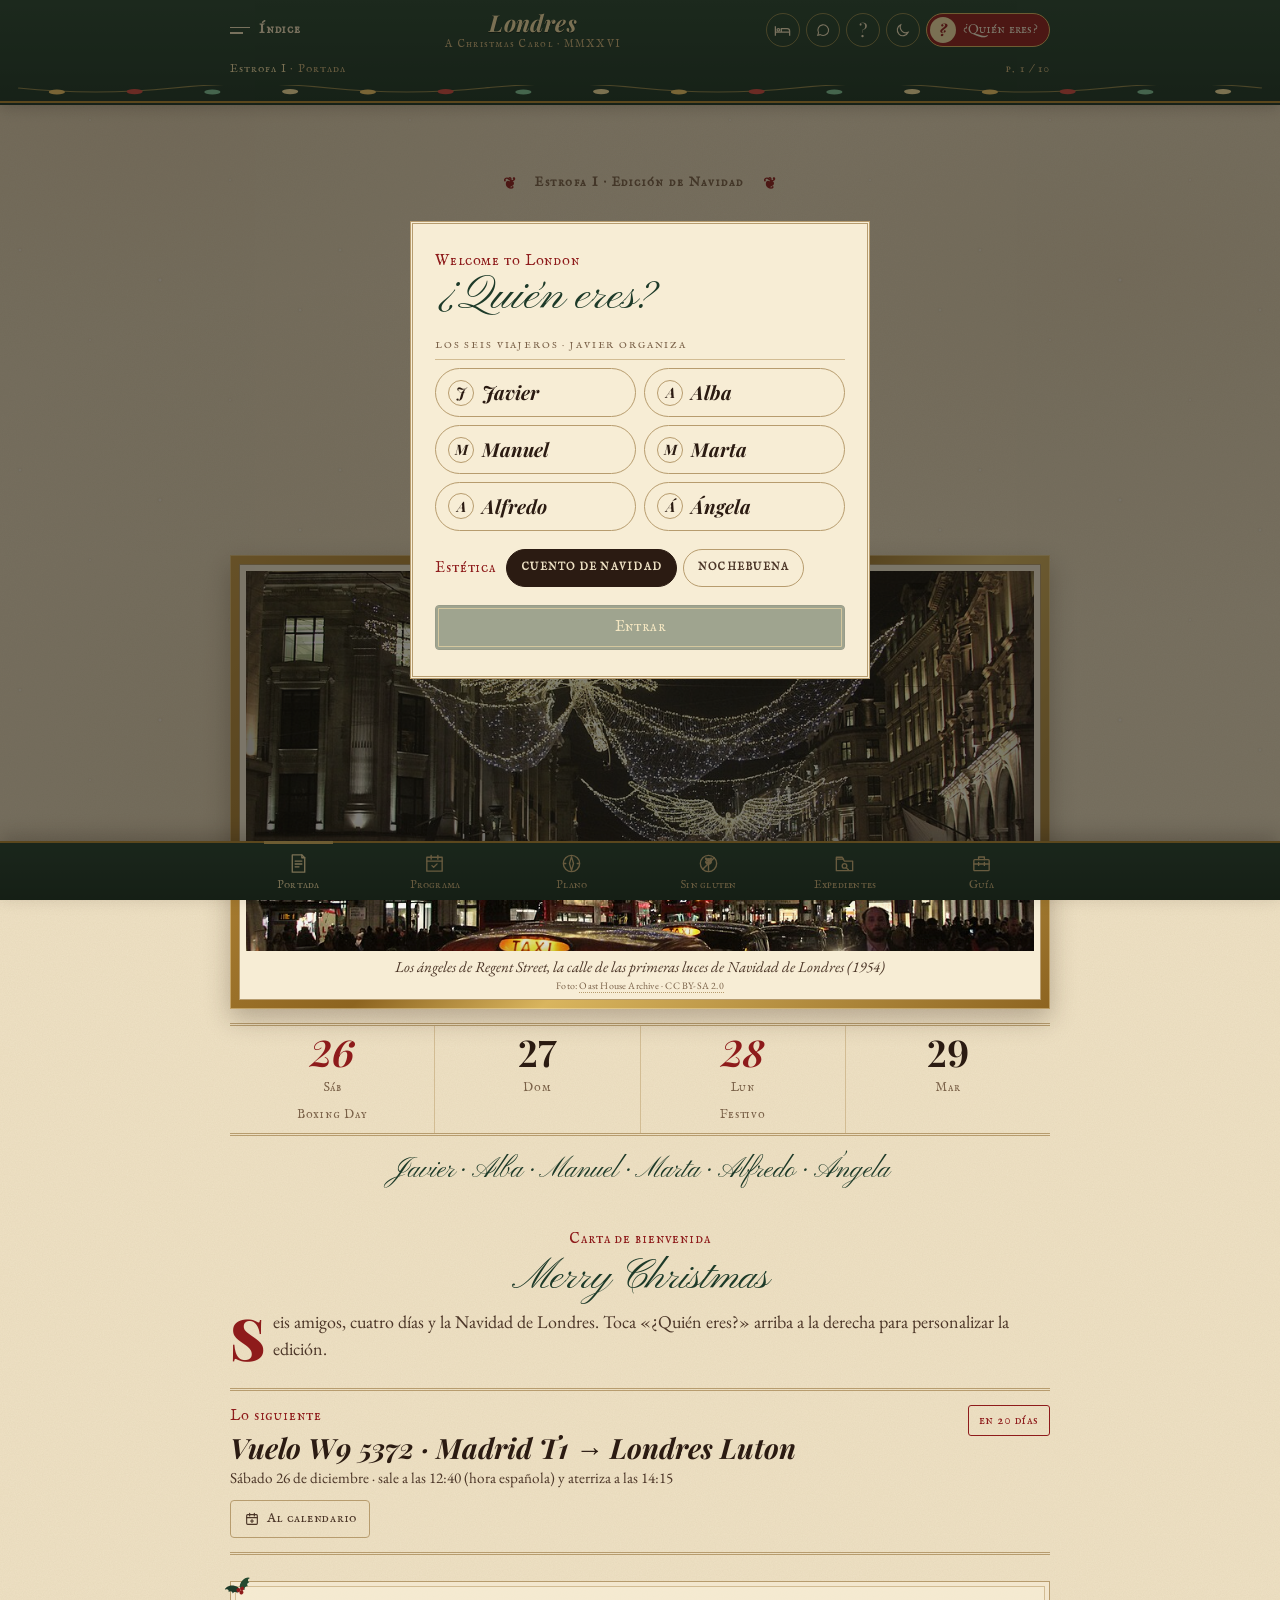
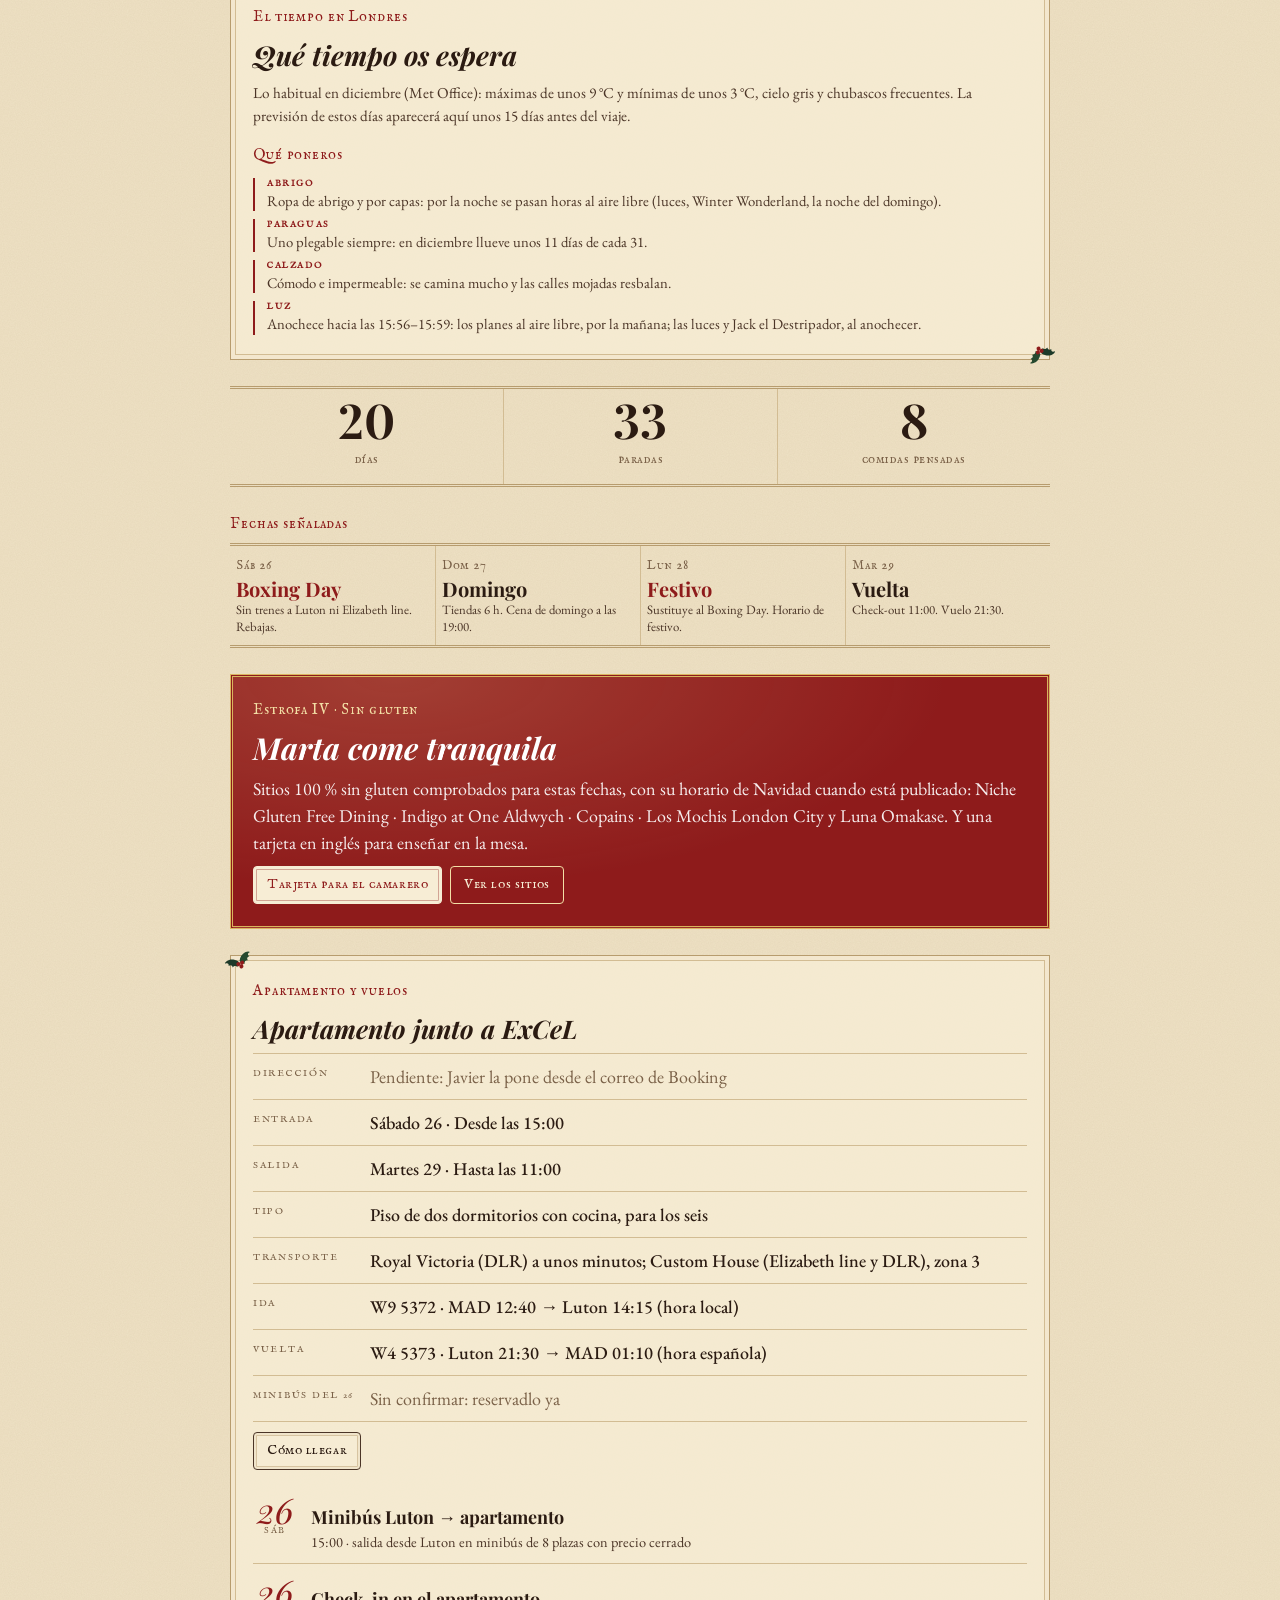
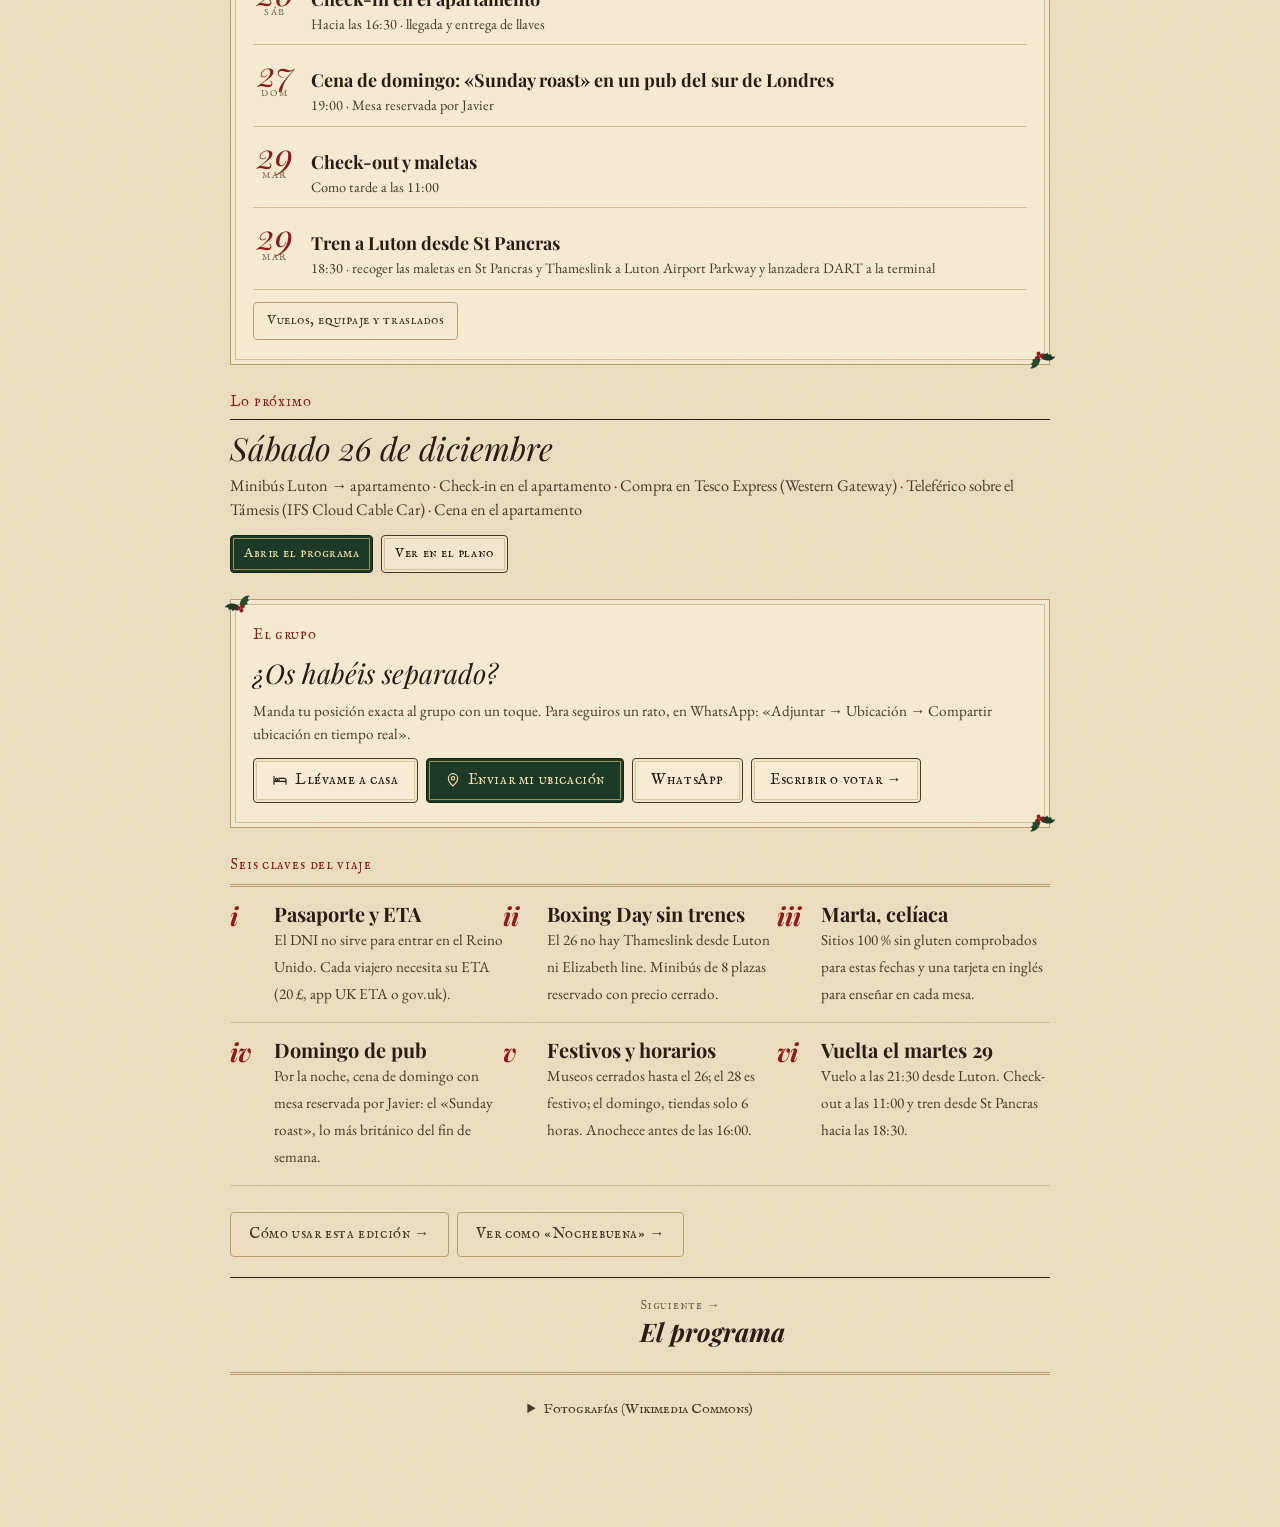
==== commit ec7d4992: "Add files via upload" ====
--- a/index.html
+++ b/index.html
@@ -99,6 +99,7 @@
     <div class="keys" id="keys"></div>
   </div>
   <div class="row"><button class="btn ghost" id="tutCta" type="button">Cómo usar esta edición →</button><button class="btn ghost" id="skinCta" type="button"></button></div>
+  <div class="card secret" id="secretNote" hidden></div>
 </section>
 
 <!-- 02 · PROGRAMA -->
@@ -1045,6 +1046,17 @@
 const isCommander=()=>COMMANDERS.indexOf(S.person)>=0;
 const canEdit=()=>isCommander()&&!!S.token;
 const isMarta=()=>S.person===GF_PERSON;
+/* SORPRESA: Manuel y Alfredo no saben que vamos al fútbol. Para ellos (y mientras nadie ha elegido perfil)
+   el partido se disfraza de cena de domingo; el resto ve el partido y un aviso al final de la Portada.
+   Lo que se envía al grupo de WhatsApp (ellos están dentro) sale siempre disfrazado. */
+const SURPRISE=["Manuel","Alfredo"];
+const inSecret=()=>!!S.person&&SURPRISE.indexOf(S.person)<0;
+const DECOY={n:"Cena de domingo: «Sunday roast» en un pub del sur de Londres",pp:"Mesa reservada",dur:"2 h",
+  t:"19:00 · Mesa reservada por Javier",q:"London Bridge Station, London",
+  tip:"La cena más británica del domingo: asado con «Yorkshire pudding», patatas asadas y salsa «gravy». Javier tiene la mesa y os guía: salid del centro hacia las 17:15 por London Bridge. Ropa de abrigo y tarjeta: muchos pubs ya no aceptan efectivo."};
+/* Copia «presentable» de una parada para los mensajes al grupo */
+const pubIt=it=>it&&it.id==="futbol"?Object.assign({},it,{n:DECOY.n,q:DECOY.q,fixed:Object.assign({},it.fixed,{t:DECOY.t})}):
+  it&&it.id==="snackfutbol"?Object.assign({},it,{n:"Algo sin gluten para Marta para la noche",q:DECOY.q}):it;
 function plan(){
   let p;
   if(canEdit()){ if(!S.draft) S.draft=clone((S.official&&S.official.route)||ROUTE0); p=S.draft; }
@@ -1150,7 +1162,7 @@
       skinSwitchHTML()+'<button class="btn primary" id="whoOk" type="button" '+(sel?"":"disabled")+'>Entrar</button></div></div>';
     $("#modalHost").querySelectorAll("[data-p]").forEach(b=>b.onclick=()=>{sel=b.dataset.p; draw()});
     wireSkin($("#modalHost"),draw);
-    $("#whoOk").onclick=()=>{ if(!sel) return; S.person=sel; save(); $("#modalHost").innerHTML=""; render(); toast("Hello, "+sel+"!"); if(!S.tutSeen) openTut(0); };
+    $("#whoOk").onclick=()=>{ if(!sel) return; const was=inSecret(); S.person=sel; save(); if(was!==inSecret()){ location.reload(); return; } $("#modalHost").innerHTML=""; render(); toast("Hello, "+sel+"!"); if(!S.tutSeen) openTut(0); };
   };
   draw();
 }
@@ -1180,11 +1192,12 @@
 /* WhatsApp y tablón de avisos */
 const waLink=t=>"https://wa.me/?text="+encodeURIComponent(t);
 function stopText(d,i,it,leg,legFrom){
+  it=pubIt(it);
   return "📍 "+DAYS[d].label+" · parada "+(i+1)+": "+it.n+(it.fixed?" ("+it.fixed.t+")":"")+(leg?"\n🚶 "+legFrom+": "+leg:"")+"\n"+gmaps(it.q||it.n);
 }
 function dayText(d){
-  const ids=(plan()[d]||[]).filter(id=>IT[id]);
-  return "🎄 Londres · "+DAYS[d].label.toLowerCase()+" "+MONTH+"\n"+(ids.length?ids.map((id,i)=>(i+1)+". "+IT[id].n+(IT[id].fixed&&IT[id].fixed.h?" · "+IT[id].fixed.h:"")).join("\n"):"Día libre")+"\nEntradas: "+money(dayCost(d))+" por persona";
+  const ids=(plan()[d]||[]).filter(id=>IT[id]&&id!=="snackfutbol");
+  return "🎄 Londres · "+DAYS[d].label.toLowerCase()+" "+MONTH+"\n"+(ids.length?ids.map((id,i)=>(i+1)+". "+pubIt(IT[id]).n+(IT[id].fixed&&IT[id].fixed.h?" · "+IT[id].fixed.h:"")).join("\n"):"Día libre")+"\nEntradas: "+money(dayCost(d))+" por persona";
 }
 function renderNotice(){
   const n=S.official&&S.official.notice;
@@ -1232,12 +1245,18 @@
     '<div class="row"><button class="btn primary small" type="button" id="gfHomeCard">Tarjeta para el camarero</button><a class="btn small" href="#singluten">Ver los sitios</a></div>';
   $("#gfHomeCard").onclick=showGFCard;
   const f=IT.futbol;
-  $("#mtgCard").innerHTML='<div class="row" style="justify-content:space-between"><span class="eyebrow">El partido · Domingo 27</span><span class="pill">Selhurst Park</span></div>'+
+  $("#mtgCard").hidden=!inSecret();
+  if(inSecret()) $("#mtgCard").innerHTML='<div class="row" style="justify-content:space-between"><span class="eyebrow">El partido · Domingo 27</span><span class="pill">Selhurst Park</span></div>'+
     '<div class="match"><div><b>Crystal Palace</b><small>Local</small></div><div class="vs">vs</div><div><b>Arsenal</b><small>Visitante</small></div></div>'+
     '<span>19:00 · Premier League · Sky Sports. Salid del centro hacia las 17:15 por London Bridge o Whitechapel, nunca por Victoria (obras).</span>'+
     '<span>Estadio sin efectivo · bolsas como máximo A4 · llevad comida sin gluten para Marta.</span>'+
     '<div class="row" style="margin-top:6px"><a class="btn small" href="'+gmaps(f.q)+'" target="_blank" rel="noopener">Cómo llegar</a><button class="btn small" type="button" id="mtgPlan">Ver el domingo</button></div>';
-  $("#mtgPlan").onclick=()=>{ setDay("2026-12-27"); show("plan"); };
+  if(inSecret()) $("#mtgPlan").onclick=()=>{ setDay("2026-12-27"); show("plan"); };
+  const sn=$("#secretNote"); sn.hidden=!inSecret();
+  sn.innerHTML=inSecret()?'<div class="eyebrow">🤫 Secreto · Solo para '+esc(TRAVELLERS.filter(n=>SURPRISE.indexOf(n)<0).join(", ").replace(/, ([^,]*)$/," y $1"))+'</div>'+
+    '<h3>Manuel y Alfredo no saben lo del fútbol</h3>'+
+    '<p>El Palace – Arsenal del domingo es una sorpresa para ellos. En su app, el domingo 27 a las 19:00 aparece como <b>'+esc(DECOY.n)+'</b>, con la mesa «reservada por Javier» y salida del centro hacia las 17:15 por London Bridge.</p>'+
+    '<p><b>Esa es la excusa</b> si preguntan: cena de domingo en un pub. Ni una palabra en el grupo de WhatsApp (están dentro). Lo que enviéis desde la app al grupo ya sale con la cena, no con el partido.</p>':"";
   const today=new Date().toISOString().slice(0,10);
   const next=dates.find(d=>d>=today)||dates[0]; const ids=plan()[next]||[];
   $("#nextDay").innerHTML='<div class="row" style="justify-content:space-between;border-top:1px solid var(--ink);padding-top:10px"><h3 style="font-style:italic;font-weight:400;font-size:2rem">'+DAYS[next].label+' '+MONTH+'</h3></div>'+
@@ -2352,7 +2371,7 @@
    Si Javier cambia las citas con hora, hay que regenerarlo (ver CLAUDE.md). */
 const CAL_DATE="23 de noviembre";
 function addToCalendar(){
-  const file="cal/londres26.ics";
+  const file=inSecret()?"cal/londres26-a.ics":"cal/londres26.ics";
   const abs=new URL(file,location.href).href, webcal=abs.replace(/^https?:/,"webcal:");
   const ua=navigator.userAgent, iOS=/iP(hone|ad|od)/.test(ua)||(navigator.platform==="MacIntel"&&navigator.maxTouchPoints>1), android=/Android/i.test(ua);
   const gcal="https://calendar.google.com/calendar/render?cid="+encodeURIComponent(webcal);
@@ -2367,7 +2386,7 @@
     '<p class="caltip">Ábrelo con Outlook, Calendario de Apple o el que uses: añadirá todas las citas con sus avisos.</p>';
   $("#sheetHost").innerHTML='<div class="sheet-bg" id="sbg"></div><div class="sheet calsheet" role="dialog" aria-modal="true" aria-labelledby="shT">'+
     '<div class="sheet-h"><div class="row" style="justify-content:space-between;flex-wrap:nowrap"><div><div class="eyebrow">Calendario</div><h2 id="shT">Añadir al calendario</h2></div><button class="icon" id="shX" type="button" aria-label="Cerrar"><svg viewBox="0 0 24 24"><path d="M6 6l12 12M18 6L6 18"/></svg></button></div></div>'+
-    '<div class="sheet-b"><p class="lede" style="font-size:.95rem">Incluye los vuelos y las citas con hora (minibús, fútbol, tren a Luton), con aviso 30 minutos antes (2 horas antes de los vuelos), en hora de Londres. Ruta a '+CAL_DATE+'; si Javier la cambia, os avisará en la app.</p>'+body+'</div></div>';
+    '<div class="sheet-b"><p class="lede" style="font-size:.95rem">Incluye los vuelos y las citas con hora (minibús, '+(inSecret()?"fútbol":"cena del domingo")+', tren a Luton), con aviso 30 minutos antes (2 horas antes de los vuelos), en hora de Londres. Ruta a '+CAL_DATE+'; si Javier la cambia, os avisará en la app.</p>'+body+'</div></div>';
   const close=()=>{$("#sheetHost").innerHTML=""};
   $("#sbg").onclick=close; $("#shX").onclick=close;
 }
@@ -2413,7 +2432,7 @@
 function wxAdvice(){
   const tips=[];
   if(!WX){
-    tips.push(["Abrigo","Ropa de abrigo y por capas: por la noche se pasan horas al aire libre (luces, Winter Wonderland, fútbol)."]);
+    tips.push(["Abrigo","Ropa de abrigo y por capas: por la noche se pasan horas al aire libre (luces, Winter Wonderland, la noche del domingo)."]);
     tips.push(["Paraguas","Uno plegable siempre: en diciembre llueve unos 11 días de cada 31."]);
     tips.push(["Calzado","Cómodo e impermeable: se camina mucho y las calles mojadas resbalan."]);
   } else {
@@ -2491,8 +2510,8 @@
 /* Grupo: compartir en un toque y quién es quién */
 function nextShareText(){
   const now=new Date(), e=timedEvents().find(x=>x.e>now); if(!e) return "El viaje ha terminado. ¡Gracias por todo! 🇬🇧";
-  const it=e.id?IT[e.id]:null;
-  return "⏰ Lo siguiente: "+e.n+"\n"+(DAYS[e.d]?DAYS[e.d].label+" "+MONTH:e.d)+" · "+e.t+(it&&it.q?"\n📍 "+gmaps(it.q):"");
+  const it=e.id?pubIt(IT[e.id]):null;
+  return "⏰ Lo siguiente: "+(it?it.n:e.n)+"\n"+(DAYS[e.d]?DAYS[e.d].label+" "+MONTH:e.d)+" · "+e.t+(it&&it.q?"\n📍 "+gmaps(it.q):"");
 }
 function renderGrpExtra(){
   const tr=trip(), d=curDay(), app=location.origin+location.pathname, ap=APT();
@@ -2534,6 +2553,29 @@
   setTimeout(()=>toast("Mensaje copiado: en el grupo, mantén pulsado y elige «Pegar»"),50);
 });
 
+/* Sorpresa: disfraz del partido (ver SURPRISE) */
+if(!inSecret()){
+  const f=IT.futbol;
+  Object.assign(f,{n:DECOY.n,pp:DECOY.pp,dur:DECOY.dur,tip:DECOY.tip,q:DECOY.q,football:false});
+  f.fixed=Object.assign({},f.fixed,{e:"21:00",t:DECOY.t});
+  delete ART_BY_ITEM.futbol; delete PHOTOS.selhurst;
+  const si=ITEMS.indexOf(IT.snackfutbol); if(si>=0) ITEMS.splice(si,1); delete IT.snackfutbol;
+  ROUTE0["2026-12-27"]=ROUTE0["2026-12-27"].filter(x=>x!=="snackfutbol");
+  DAY_NOTES["2026-12-27"]=DAY_NOTES["2026-12-27"].filter(n=>!/Fútbol|Estadio/.test(n[1]));
+  DAY_NOTES["2026-12-27"].push(["ok","Por la noche, cena de domingo («Sunday roast») con mesa reservada por Javier. Salid del centro hacia las 17:15 por London Bridge y evitad la estación Victoria (obras)."]);
+  const k=KEYS.findIndex(x=>x[0]==="ball"); if(k>=0) KEYS[k]=["lamp","Domingo de pub","Por la noche, cena de domingo con mesa reservada por Javier: el «Sunday roast», lo más británico del fin de semana."];
+  APPS.forEach(a=>{ a[1]=a[1].replace("Trenes a Luton y a Selhurst","Trenes a Luton"); });
+  for(let i=GF_XMAS.length-1;i>=0;i--) if(/Selhurst|estadio/.test(GF_XMAS[i][0]+GF_XMAS[i][1])) GF_XMAS.splice(i,1);
+  for(let i=GUIDE.length-1;i>=0;i--){
+    if(/^Fútbol/.test(GUIDE[i][0])){ GUIDE.splice(i,1); continue; }
+    GUIDE[i][1]=GUIDE[i][1].replace(/<li><b>Domingo 27, para el fútbol:<\/b>.*?<\/li>/,"").replace("el estadio y muchos puestos","muchos pubs y puestos");
+  }
+  HOLI.forEach(h=>{ h[2]=h[2].replace(" Fútbol a las 19:00."," Cena de domingo a las 19:00."); });
+  const pc=PCATS.findIndex(c=>c[0]==="foot"); if(pc>=0) PCATS.splice(pc,1);
+  for(let i=PHRASES.length-1;i>=0;i--) if(PHRASES[i][0]==="foot") PHRASES.splice(i,1);
+  TUT.forEach(p=>{ p.items=p.items.filter(x=>!/partido/.test(x[0])); p.items.forEach(x=>{ x[0]=x[0].replace("(vuelos, minibús, fútbol)","(vuelos, minibús, cena del domingo)"); }); });
+}
+
 /* Arranque */
 applySkin();
 document.querySelectorAll("#tabbar [data-tb]").forEach(b=>b.addEventListener("click",()=>show(b.dataset.tb)));
@@ -2542,7 +2584,7 @@
 buildPlates();
 const h0=location.hash.slice(1);
 show(VIEWS.indexOf(h0)>=0?h0:(S.tab||"inicio"));
-if(!S.person) openWho();
+if(!S.person) openWho(); else if(!S.tutSeen) openTut(0);
 refreshRoute(true);
 $("#hotelBtn").addEventListener("click",openHotel);
 $("#hotelBtn2").addEventListener("click",openHotel);
--- a/app.css
+++ b/app.css
@@ -1018,3 +1018,9 @@
 .toast{bottom:calc(84px + env(safe-area-inset-bottom,0px))}
 @media (max-width:360px){.tabbar button{font-size:.64rem!important}}
 @media (max-width:460px){#helpBtn{display:none}.idxlbl{display:none}.idxbtn{padding-right:4px}}
+
+/* Sorpresa del fútbol: aviso al final de la Portada (solo para quien está en el secreto) */
+.mtg[hidden],.secret[hidden]{display:none!important}
+.card.secret{border:1.5px dashed var(--accent,#8E1B1B);background:linear-gradient(0deg,rgba(142,27,27,.06),rgba(142,27,27,.06))}
+.card.secret h3{font-style:italic;font-weight:400;font-size:1.5rem;margin:4px 0 6px}
+.card.secret p{font-size:.95rem;line-height:1.5;margin:6px 0 0}
